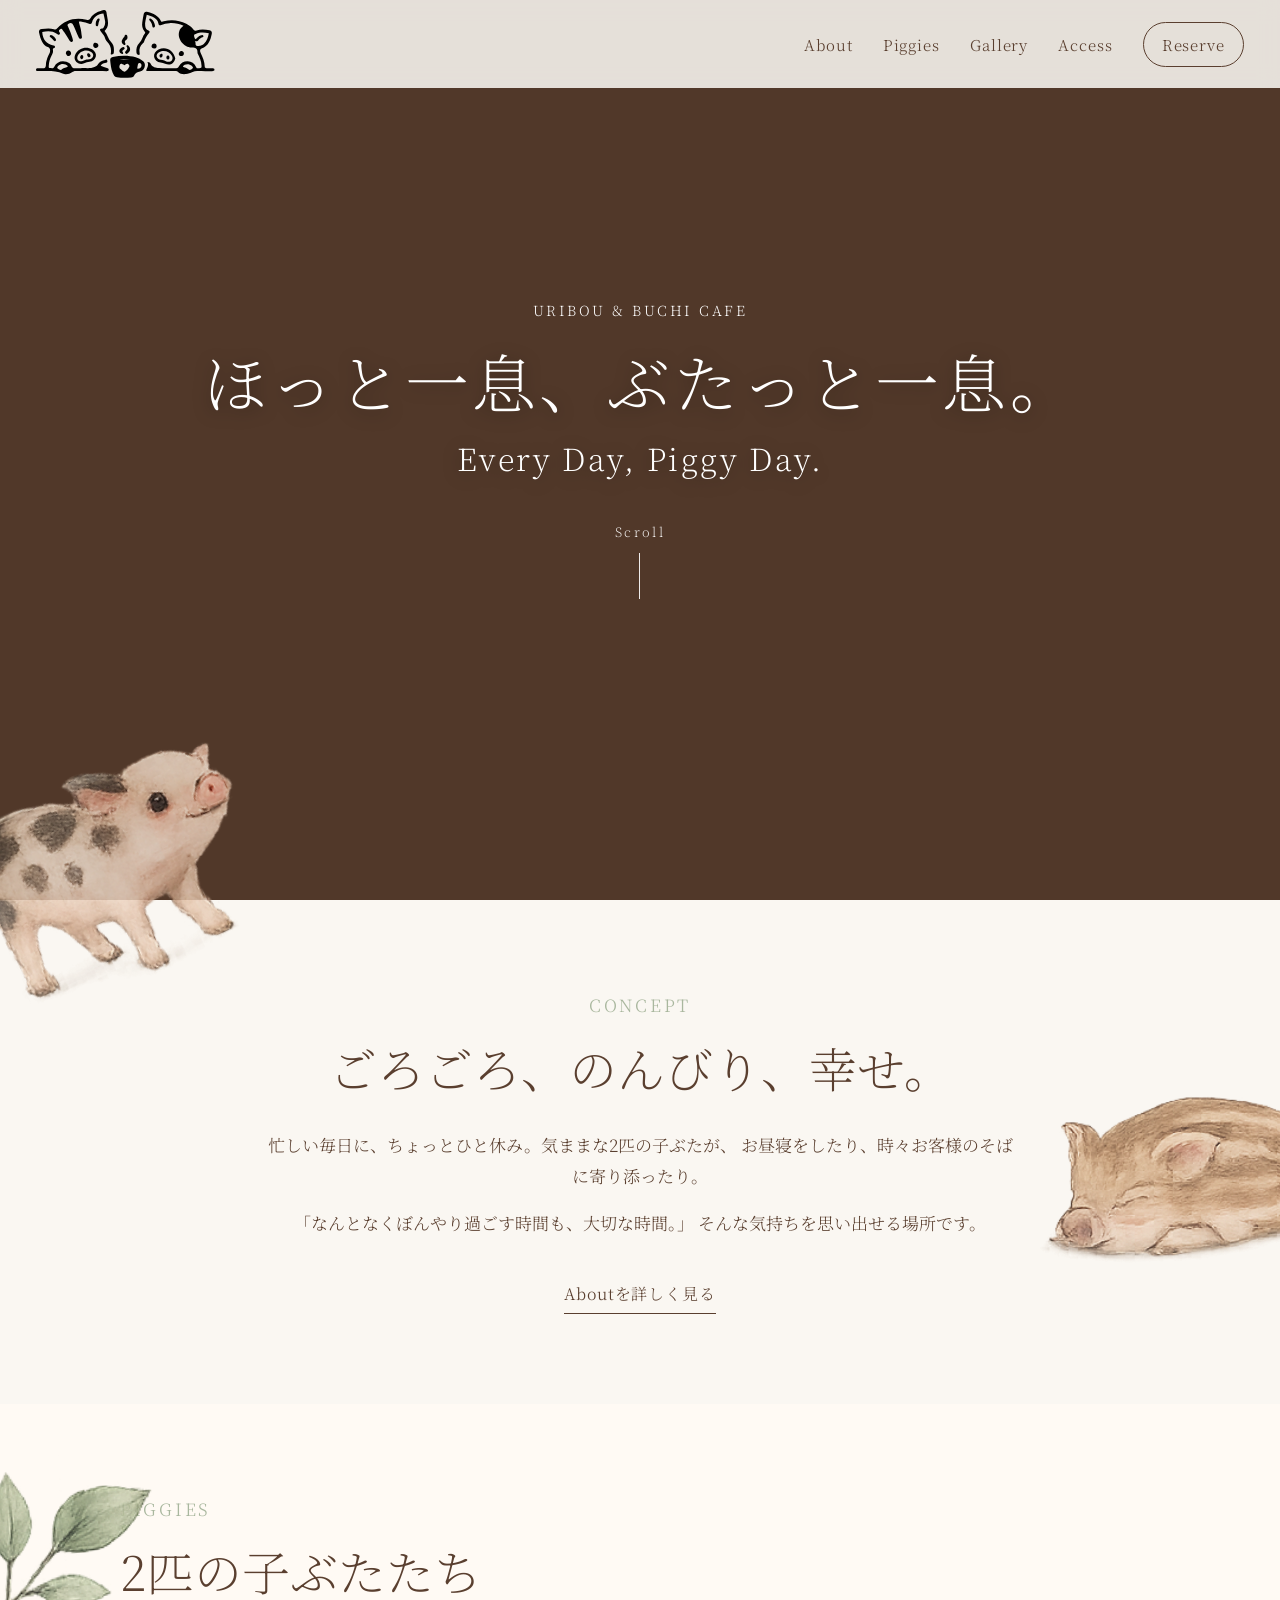
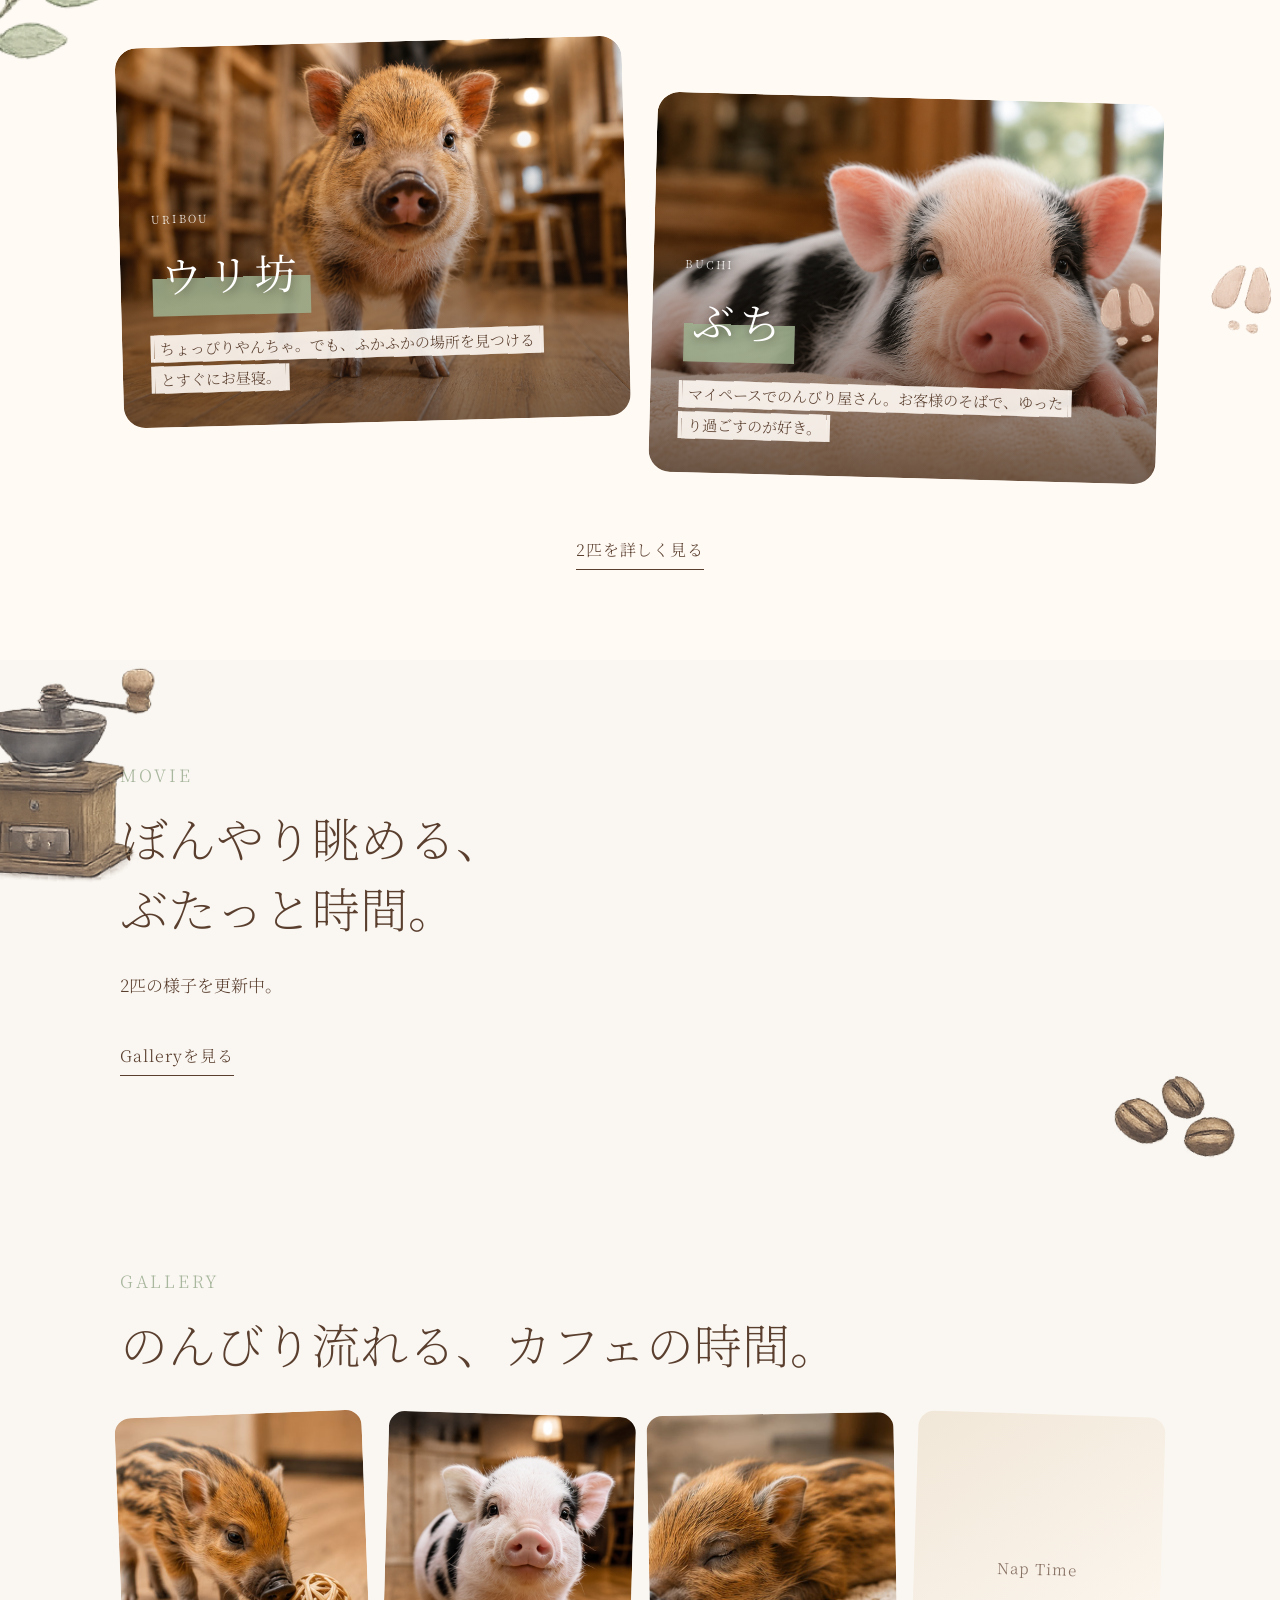
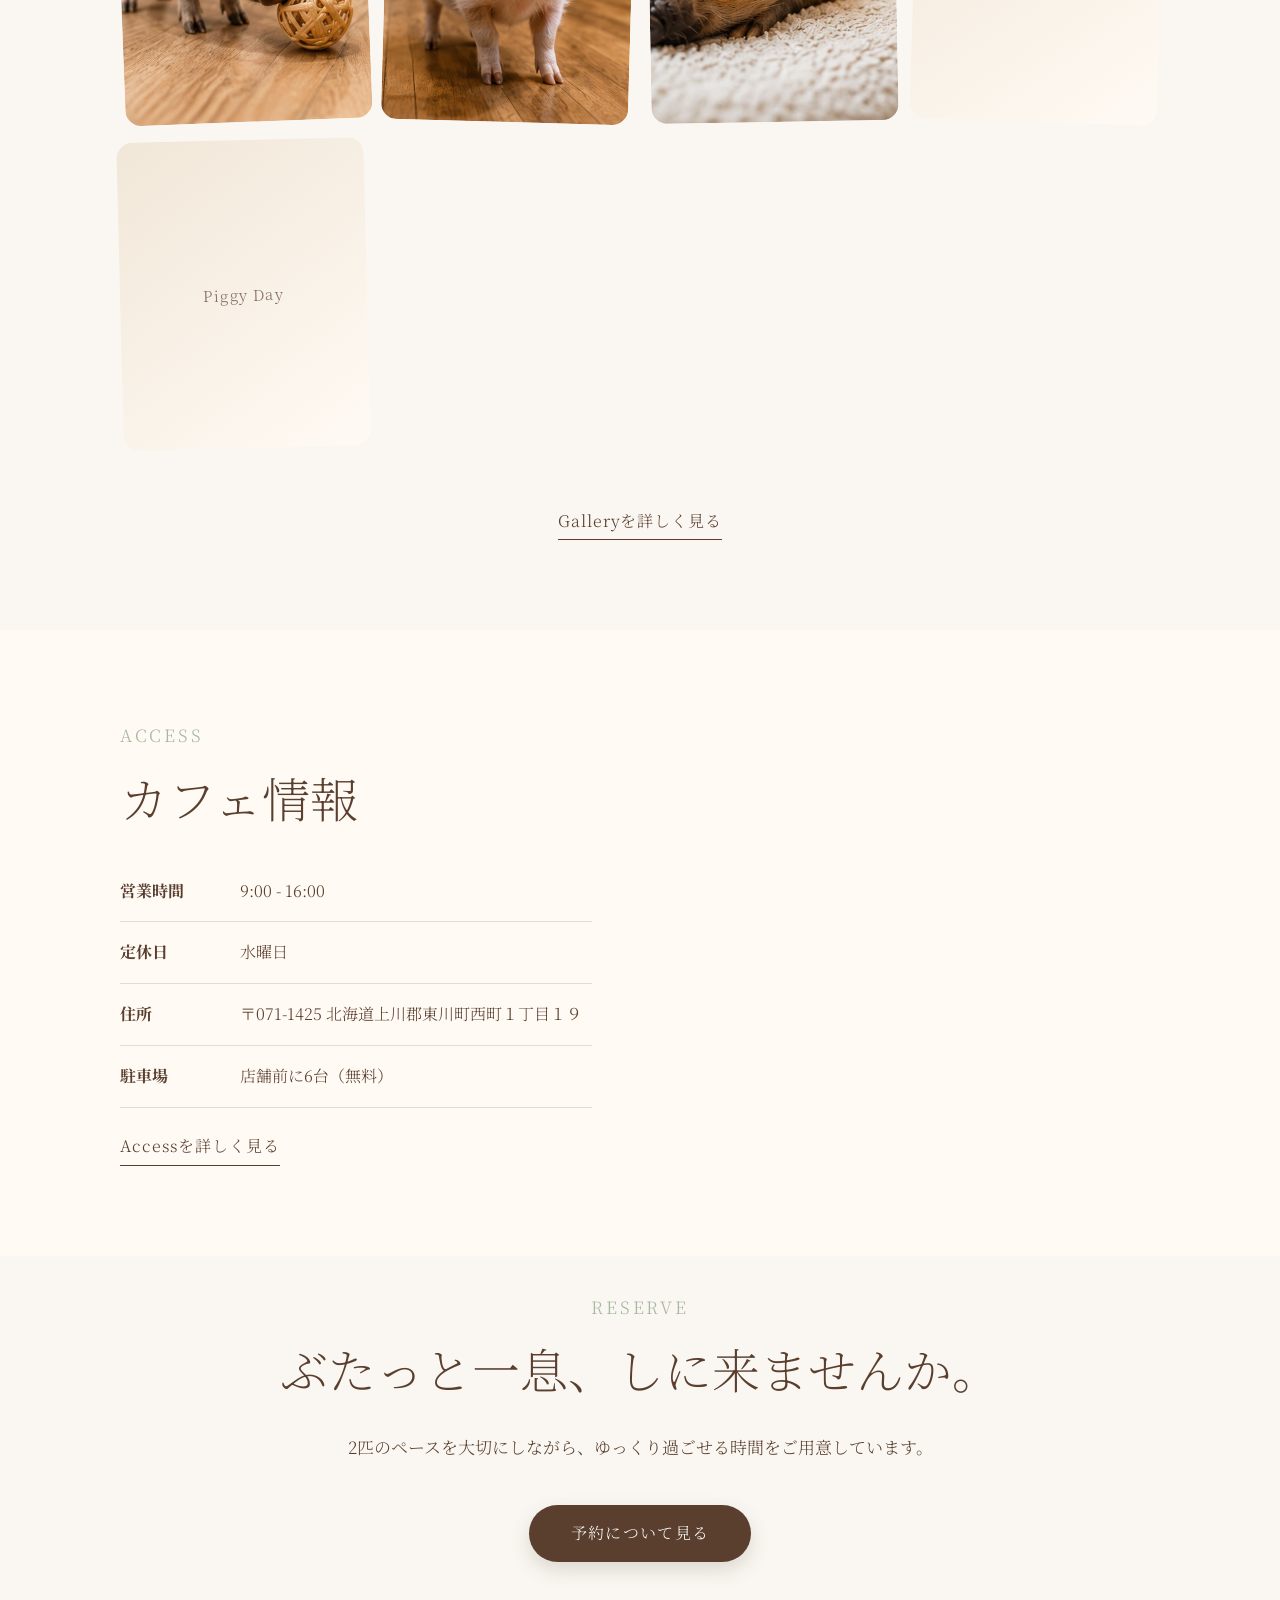
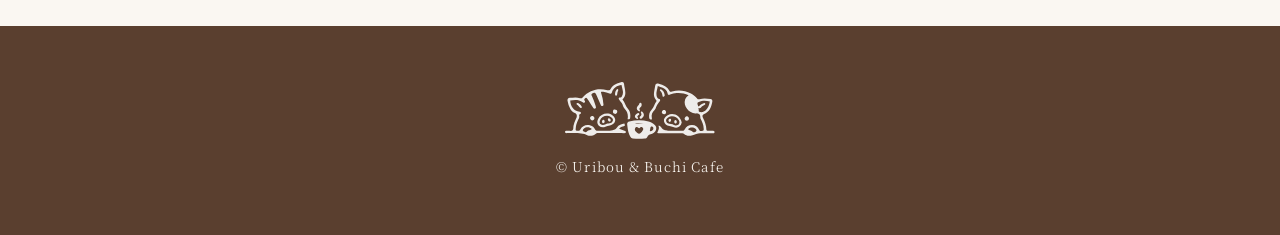
==== index.html @ 36e1bf22 "全ページのアニメーション統一とReserveページの調整 全ページにフローティング演出を追加し、Reserveページのアイキャッチと余白を調整。" ====
<!doctype html>
<html lang="ja">

<head>
  <meta charset="utf-8">
  <meta name="viewport" content="width=device-width, initial-scale=1">
  <title>ウリ坊とぶちのカフェ</title>

  <!-- Google Fonts -->
  <link rel="preconnect" href="https://fonts.googleapis.com">
  <link rel="preconnect" href="https://fonts.gstatic.com" crossorigin>
  <link href="https://fonts.googleapis.com/css2?family=Noto+Serif+JP:wght@200;300;400&display=swap" rel="stylesheet">

  <!-- CSS -->
  <link rel="stylesheet" href="css/style.css">

</head>

<body>

  <div class="page-illusts" aria-hidden="true">

    <img class="float-illust illust01" src="img/ChatGPT_bg_01.png" alt="ぶち">
    <img class="float-illust illust02" src="img/ChatGPT_bg_12.png" alt="ウリ坊">
    <img class="float-illust illust03" src="img/ChatGPT_bg_17.png" alt="葉">
    <img class="float-illust illust04" src="img/ChatGPT_bg _11.png" alt="足跡">
    <img class="float-illust illust05" src="img/ChatGPT_bg _03.png" alt="コーヒーミル">
    <img class="float-illust illust06" src="img/ChatGPT_bg _04.png" alt="コーヒー豆">

  </div>

  <div class="loading" aria-hidden="true">
    <img src="loading.svg" alt="">
  </div>
  <header class="site-header">
    <a class="header-logo" href="index.html" aria-label="トップへ戻る">
      <img src="logo.svg" alt="ウリ坊とぶちのカフェ">
    </a>

    <input type="checkbox" id="menu-toggle" class="menu-toggle" aria-label="メニューを開く">
    <label class="menu-button" for="menu-toggle">
      <span></span>
      <span></span>
      <span></span>
    </label>

    <nav class="site-nav" aria-label="メインメニュー">
      <a href="about.html">About</a>
      <a href="piggies.html">Piggies</a>
      <a href="gallery.html">Gallery</a>
      <a href="access.html">Access</a>
      <a class="reserve-link" href="reserve.html">Reserve</a>
    </nav>
  </header>

  <main>



    <section class="hero">
      <video class="hero-video" src="hero-pig.mp4" autoplay muted loop playsinline preload="auto"></video>
      <div class="hero-overlay"></div>

      <div class="hero-copy">
        <p class="hero-label">Uribou & Buchi Cafe</p>
        <h1>ほっと一息、ぶたっと一息。</h1>
        <p class="hero-sub">Every Day, Piggy Day.</p>
        <a class="scroll-link" href="#about">Scroll</a>
      </div>
    </section>

    <section id="about" class="section about-section section-reveal">
      <div class="section-inner narrow">
        <p class="section-kicker">Concept</p>
        <h2>ごろごろ、のんびり、幸せ。</h2>
        <p>
          忙しい毎日に、ちょっとひと休み。気ままな2匹の子ぶたが、
          お昼寝をしたり、時々お客様のそばに寄り添ったり。
        </p>
        <p>
          「なんとなくぼんやり過ごす時間も、大切な時間。」
          そんな気持ちを思い出せる場所です。
        </p>
        <a class="text-link" href="about.html">Aboutを詳しく見る</a>
      </div>
    </section>

    <section id="piggies" class="section piggies-section">
      <div class="section-inner">
        <p class="section-kicker">Piggies</p>
        <h2>2匹の子ぶたたち</h2>

        <div class="piggy-cards">

          <article class="piggy-card">
            <a class="piggy-visual" href="piggies.html">
              <img class="piggy-photo" src="img/ChatGPT_profile01_04.png" alt="ウリ坊の写真">

              <div class="piggy-overlay">
                <span class="piggy-label">URIBOU</span>
                <h3>ウリ坊</h3>
                <p>
                  <span class="piggy-marker-text">ちょっぴりやんちゃ。でも、ふかふかの場所を見つけるとすぐにお昼寝。</span>
                </p>
              </div>
            </a>
          </article>

          <article class="piggy-card">
            <a class="piggy-visual" href="piggies.html">
              <img class="piggy-photo" src="img/ChatGPT_profile01_02.png" alt="ぶちの写真">

              <div class="piggy-overlay">
                <span class="piggy-label">BUCHI</span>
                <h3>ぶち</h3>
                <p>
                  <span class="piggy-marker-text">マイペースでのんびり屋さん。お客様のそばで、ゆったり過ごすのが好き。</span>
                </p>
              </div>
            </a>
          </article>

        </div>

        <div class="center">
          <a class="text-link" href="piggies.html">2匹を詳しく見る</a>
        </div>
      </div>
    </section>

    <section class="section movie-section section-reveal">
      <div class="section-inner movie-grid">
        <div>
          <p class="section-kicker">Movie</p>
          <h2>ぼんやり眺める、ぶたっと時間。</h2>
          <p>2匹の様子を更新中。</p>
          <a class="text-link" href="gallery.html">Galleryを見る</a>
        </div>
        <video class="inline-video" src="piggy-movie.mp4" autoplay muted loop playsinline preload="auto"></video>
      </div>
    </section>

    <section id="gallery" class="section gallery-section section-reveal">
      <div class="section-inner">
        <p class="section-kicker">Gallery</p>
        <h2>のんびり流れる、カフェの時間。</h2>

        <div class="gallery-grid">
          <img class="gallery-image" src="img/ChatGPT_profile_6.png" alt="ウリ坊6">
          <img class="gallery-image" src="img/ChatGPT_profile_2.png" alt="ぶち2">
          <img class="gallery-image" src="img/ChatGPT_profile_5.png" alt="ウリ坊5">
          <div class="gallery-item">Nap Time</div>
          <div class="gallery-item">Piggy Day</div>
        </div>

        <div class="center">
          <a class="text-link" href="gallery.html">Galleryを詳しく見る</a>
        </div>
      </div>
    </section>

    <section id="access" class="section access-section section-reveal">
      <div class="section-inner access-grid">
        <div>
          <p class="section-kicker">Access</p>
          <h2>カフェ情報</h2>
          <dl class="info-list">
            <div>
              <dt>営業時間</dt>
              <dd>9:00 - 16:00</dd>
            </div>
            <div>
              <dt>定休日</dt>
              <dd>水曜日</dd>
            </div>
            <div>
              <dt>住所</dt>
              <dd>〒071-1425 北海道上川郡東川町西町１丁目１９</dd>
            </div>
            <div>
              <dt>駐車場</dt>
              <dd>店舗前に6台（無料）</dd>
            </div>
          </dl>
          <a class="text-link" href="access.html">Accessを詳しく見る</a>
        </div>

        <div class="map-embed">
          <iframe
            src="https://www.google.com/maps/embed?pb=!1m18!1m12!1m3!1d2884.8794563803103!2d142.49957049881365!3d43.69226939287987!2m3!1f0!2f0!3f0!3m2!1i1024!2i768!4f13.1!3m3!1m2!1s0x5f0cdcee1ee37b2b%3A0x1801909bbfe3d7d2!2z5p2x5qmL!5e0!3m2!1sja!2sjp!4v1784020303253!5m2!1sja!2sjp"
            width="600" height="450" style="border:0;" allowfullscreen="" loading="lazy"
            referrerpolicy="strict-origin-when-cross-origin">
          </iframe>
        </div>
      </div>
    </section>

    <section id="reserve" class="section reserve-section section-reveal">
      <div class="section-inner narrow">
        <p class="section-kicker">Reserve</p>
        <h2>ぶたっと一息、しに来ませんか。</h2>
        <p>2匹のペースを大切にしながら、ゆっくり過ごせる時間をご用意しています。</p>
        <a class="reserve-button" href="reserve.html">予約について見る</a>
      </div>
    </section>

  </main>
  <footer class="site-footer">
    <img src="logo.svg" alt="ウリ坊とぶちのカフェ">
    <small>&copy; Uribou & Buchi Cafe</small>
  </footer>

  <script>
    const piggyCards = document.querySelectorAll(".piggy-card");
    const piggiesSection = document.querySelector(".piggies-section");
    const revealSections = document.querySelectorAll(".section-reveal");
    const motionTargets = [piggiesSection, ...revealSections].filter(Boolean);

    if ("IntersectionObserver" in window) {
      const motionObserver = new IntersectionObserver(
        (entries) => {
          entries.forEach((entry) => {
            const target = entry.target;

            if (target === piggiesSection) {
              piggyCards.forEach((card) => {
                if (entry.isIntersecting) {
                  /* 動いていないセクションを基準に、左右のカードを表示する */
                  card.classList.add("is-visible", "is-floating");
                } else {
                  /* カードは表示したまま、画面外では揺れだけを止める */
                  card.classList.remove("is-floating");
                }
              });

              return;
            }

            if (entry.isIntersecting) {
              target.classList.add("is-revealed", "is-floating");
            } else {
              /* 表示済みの内容は隠さず、画面外では揺れだけを止める */
              target.classList.remove("is-floating");
            }
          });
        },
        {
          threshold: 0.16,
          rootMargin: "0px 0px -8% 0px"
        }
      );

      motionTargets.forEach((target) => motionObserver.observe(target));
    } else {
      /* 古いブラウザでも情報が非表示にならないようにする */
      piggyCards.forEach((card) => card.classList.add("is-visible"));
      revealSections.forEach((section) => section.classList.add("is-revealed"));
    }
  </script>

</body>

</html>
---- css/style.css ----
@charset "UTF-8";

:root {
  --ivory: #faf7f2;
  --brown: #5a3f2f;
  --brown-soft: rgba(90, 63, 47, .72);
  --sage: #a9b79e;
  --white: #fff;
}

/* Subpage motion tone
   TOPと同じく、最初に現れた後は情報を消さずにゆっくり漂わせる */
.motion-ready .page-motion {
  opacity: 0;
  transition:
    opacity 1.15s ease var(--motion-delay, 0s),
    transform 1.35s cubic-bezier(.22, 1, .36, 1) var(--motion-delay, 0s);
}

.motion-ready .page-motion.motion-rise {
  transform: translateY(42px) scale(.98);
}

.motion-ready .page-motion.motion-from-left {
  transform: translateX(-52px) rotate(-1.8deg);
}

.motion-ready .page-motion.motion-from-right {
  transform: translateX(52px) rotate(1.8deg);
}

.motion-ready .page-motion.is-shown {
  opacity: 1;
  transform: none;
}

@keyframes subpage-float {
  0%,
  100% {
    translate: 0 0;
  }

  36% {
    translate: 1px -5px;
  }

  70% {
    translate: -1px -2px;
  }
}

.motion-ready .page-motion.is-shown.is-floating {
  animation:
    subpage-float var(--float-duration, 8s) ease-in-out
    calc(1.35s + var(--motion-delay, 0s)) infinite;
}

@media (prefers-reduced-motion: reduce) {
  .motion-ready .page-motion,
  .motion-ready .page-motion.is-shown.is-floating {
    opacity: 1;
    transform: none;
    translate: none;
    transition: none;
    animation: none;
  }
}

* {
  box-sizing: border-box;
}

html {
  scroll-behavior: smooth;
}

body {
  margin: 0;
  background: var(--ivory);
  color: var(--brown);
  font-family: "Noto Serif JP", serif;
  font-weight: 300;
  line-height: 1.8;
  width: 100%;
  overflow-x: hidden;

}

h1,
h2,
.hero-copy {
  font-weight: 200;
  line-height: 1.3;
}

img,
video {
  max-width: 100%;
}

a {
  color: inherit;
  text-decoration: none;
}

.loading {
  position: fixed;
  inset: 0;
  z-index: 9999;
  display: grid;
  place-items: center;
  background: var(--ivory);
  animation: loadingFadeOut 1s ease 2s forwards;
}

.loading img {
  display: block;
  max-width: none;
  max-height: none;
}

@keyframes loadingFadeOut {
  to {
    opacity: 0;
    visibility: hidden;
    pointer-events: none;
  }
}

.site-header {
  position: fixed;
  top: 0;
  left: 0;
  z-index: 20;
  width: 100%;
  height: 88px;
  display: flex;
  align-items: center;
  justify-content: space-between;
  padding: 20px 36px;
  background: rgba(250, 247, 242, .88);
  backdrop-filter: blur(10px);
}

.header-logo {
  display: block;
  width: clamp(130px, 14vw, 190px);
}

.header-logo img {
  display: block;
  width: 100%;
  height: auto;
}

.site-nav {
  display: flex;
  align-items: center;
  gap: 30px;
  font-size: 15px;
  letter-spacing: .06em;
}

.site-nav a {
  position: relative;
  padding: 6px 0;
}

.site-nav a::after {
  content: "";
  position: absolute;
  left: 0;
  bottom: 0;
  width: 0;
  height: 1px;
  background: var(--brown);
  transition: width .3s ease;
}

.site-nav a:hover::after {
  width: 100%;
}

.reserve-link {
  padding: 8px 18px !important;
  border: 1px solid var(--brown);
  border-radius: 999px;
}

.reserve-link::after {
  display: none;
}

.menu-toggle,
.menu-button {
  display: none;
}

.hero {
  position: relative;
  min-height: 100vh;
  display: grid;
  place-items: center;
  overflow: hidden;
  background: var(--brown);
}

.page-illusts {
  position: absolute;
  inset: 0;
  width: 100%;
  z-index: 5;
  pointer-events: none;
  overflow-x: clip;
  overflow-y: visible;
}

.float-illust {
  position: absolute;
  width: 300px;
  max-width: none;
  pointer-events: none;
  opacity: 0.85;
  animation: float 8s ease-in-out infinite;
}

.illust01 {
  top: 720px;
  left: -50px;
  width: 340px;
  transform: rotate(-24deg);
  z-index: 10;
}

.illust02 {
  top: 1050px;
  right: -80px;
  width: 320px;
  animation-delay: 1s;
}

.illust03 {
  top: 1450px;
  left: -90px;
  width: 260px;
  animation-delay: 2s;
  transform: rotate(-4deg);
}

.illust04 {
  top: 1850px;
  right: -20px;
  width: 230px;
  animation-delay: 1.5s;
  transform: rotate(-6deg);
}

.illust05 {
  top: 2250px;
  left: -80px;
  width: 300px;
  animation-delay: 3s;
}

.illust06 {
  top: 2650px;
  right: -20px;
  width: 240px;
  animation-delay: 2.5s;
  transform: rotate(-12deg);
}

@keyframes float {
  0% {
    transform: translateY(0) rotate(0deg);
  }

  50% {
    transform: translateY(-22px) rotate(3deg);
  }

  100% {
    transform: translateY(0) rotate(0deg);
  }
}

.hero-video {
  position: absolute;
  inset: -3px;
  width: calc(100% + 6px);
  height: calc(100% + 6px);
  object-fit: cover;
  filter: blur(1.5px);
  opacity: 0;
  animation: videoIn 1.4s ease 1.9s forwards;
}

.hero-overlay {
  position: absolute;
  inset: 0;
  background: rgba(60, 38, 25, .28);
  opacity: 0;
  animation: videoIn 1.4s ease 1.9s forwards;
}

@keyframes videoIn {
  to {
    opacity: 1;
  }
}

.hero-copy {
  position: relative;
  z-index: 2;
  text-align: center;
  color: var(--white);
  padding: 24px;
  opacity: 0;
  transform: translateY(16px);
  animation: copyIn 1.2s ease 2.6s forwards;
}

@keyframes copyIn {
  to {
    opacity: 1;
    transform: translateY(0);
  }
}

.hero-label {
  margin: 0 0 18px;
  font-size: 14px;
  letter-spacing: .18em;
  text-transform: uppercase;
}

.hero h1 {
  margin: 0 0 16px;
  font-size: clamp(34px, 5vw, 76px);
  line-height: 1.35;
  letter-spacing: .05em;
  text-shadow: 0 3px 18px rgba(0, 0, 0, .35);
}

.hero-sub {
  margin: 0 0 42px;
  font-size: clamp(18px, 2.4vw, 34px);
  letter-spacing: .08em;
  text-shadow: 0 3px 18px rgba(0, 0, 0, .35);
}

.scroll-link {
  display: inline-block;
  font-size: 13px;
  letter-spacing: .18em;
  opacity: .9;
}

.scroll-link::after {
  content: "";
  display: block;
  width: 1px;
  height: 46px;
  margin: 12px auto 0;
  background: currentColor;
}

.page-hero {
  padding: 170px 28px 80px;
  text-align: center;
  background: linear-gradient(180deg, #fffaf4, var(--ivory));
}

.page-hero h1 {
  margin: 0 0 18px;
  font-size: clamp(34px, 5vw, 64px);
  line-height: 1.35;
}

.page-hero p {
  margin: 0 auto;
  max-width: 720px;
  font-size: 18px;
}

.section {
  padding: 90px 28px;
}

.section-inner {
  width: min(1040px, 100%);
  margin: 0 auto;
}

.narrow {
  width: min(760px, 100%);
  text-align: center;
}

.section-kicker {
  margin: 0 0 12px;
  color: var(--sage);
  font-size: 14px;
  letter-spacing: .16em;
  text-transform: uppercase;
}

.section h2 {
  margin: 0 0 28px;
  font-size: clamp(28px, 4vw, 48px);
  line-height: 1.45;
}

.section p {
  font-size: 17px;
}

.center {
  text-align: center;
  margin-top: 34px;
}

.text-link {
  display: inline-block;
  margin-top: 24px;
  padding-bottom: 4px;
  border-bottom: 1px solid currentColor;
  letter-spacing: .06em;
}

.piggies-section,
.access-section {
  background: #fffaf4;
}

.piggies-section {
  overflow-x: clip;
}

.piggy-cards {
  display: grid;
  grid-template-columns: repeat(2, 1fr);
  gap: 26px;


  margin-top: 36px;
}

.piggy-card {
  padding: 0;
  border: none;
  background: transparent;
  opacity: 0;
  transition:
    opacity 2s ease .75s,
    transform 2s cubic-bezier(.16, 1, .3, 1) .75s;
}


.piggy-photo {
  border-radius: 999px 999px 24px 24px;
  margin-bottom: 24px;
}


.piggy-card h3 {
  font-size: 28px;
  font-weight: 300;
  letter-spacing: .08em;
}


.piggy-card p {
  max-width: 420px;
  margin: 0 auto;
  color: var(--brown-soft);
}

.soft-box {
  margin-top: 36px;
}

.piggy-photo {
  width: 100%;
  aspect-ratio: 4 / 3;
  object-fit: cover;
  border-radius: 22px;
  margin-bottom: 22px;


  filter: saturate(.92);
}

.piggy-name {
  display: flex;
  align-items: center;
  gap: 12px;
  margin-bottom: 16px;
}

.piggy-name h2 {
  margin: 0;
  writing-mode: vertical-rl;
  text-orientation: upright;
  line-height: 1.2;
  letter-spacing: 0.12em;
}

.piggy-name-illust {
  display: block;
  width: 56px;
  height: auto;
}

.piggy-icon {
  display: block;
  width: 80px;
  height: auto;
  margin: 0 0 12px;
}

.piggy-card h3 {
  margin: 0 0 10px;


  font-size: 24px;
}

.piggy-card p {
  margin: 0;
}
.piggy-visual {
  position: relative;
  display: block;
  overflow: hidden;
  border-radius: 22px;
  color: var(--white);
  text-decoration: none;
}

.piggy-photo {
  display: block;
  width: 100%;
  aspect-ratio: 4 / 3;
  margin: 0;
  object-fit: cover;
  filter: saturate(.92);
  transition:
    transform .6s ease,
    filter .6s ease;
}

.piggy-overlay {
  position: absolute;
  inset: 0;
  display: flex;
  flex-direction: column;
  justify-content: flex-end;
  padding: 32px;
  text-align: left;
  background: linear-gradient(
    to top,
    rgba(62, 42, 30, .82),
    rgba(62, 42, 30, 0)
  );
  opacity: 1;
}

.piggy-overlay h3 {
  margin: 6px 0 10px;
  color: var(--white);
  font-size: 32px;
  opacity: 0;
  transform: translateY(24px);
  transition:
    opacity .95s ease,
    transform .95s ease;
  transition-delay: .4s;
}

.piggy-overlay p {
  margin: 0;
  color: rgba(255, 255, 255, .9);
  line-height: 1.8;
  opacity: 0;
  transform: translateY(24px);
  transition:
    opacity .95s ease,
    transform .95s ease;
  transition-delay: .15s;
}

.piggy-label {
  font-size: 12px;
  letter-spacing: .2em;
  opacity: 0;
  transform: translateY(24px);
  transition:
    opacity .95s ease,
    transform .95s ease;
  transition-delay: .4s;
}

.piggy-card.is-visible .piggy-label,
.piggy-card.is-visible .piggy-overlay h3 {
  opacity: 1;
  transform: translateY(0);
  transition-duration: .55s;
  transition-delay: .65s;
}

.piggy-card.is-visible .piggy-overlay p {
  opacity: 1;
  transform: translateY(0);
  transition-duration: .55s;
  transition-delay: 1.05s;
}

.piggy-visual:hover .piggy-photo,
.piggy-visual:focus-visible .piggy-photo {
  transform: scale(1.04);
  filter: saturate(.8) brightness(.78);
}

.piggy-card:nth-child(1) {
  transform: translateX(-100vw) rotate(-8deg);
}

.piggy-card:nth-child(2) {
  margin-top: 56px;
  transform: translateX(100vw) rotate(8deg);
  transition-delay: .95s;
}

.piggy-card.is-visible {
  opacity: 1;
  transition-duration: 1.35s;
  transition-delay: 0s;
}

.piggy-card:nth-child(1).is-visible {
  transform: translateX(0) rotate(-1.5deg);
}

.piggy-card:nth-child(2).is-visible {
  transform: translateX(0) rotate(1.5deg);
  transition-delay: .2s;
}

.profile-list {
  display: grid;
  gap: 42px;
}

.profile-card {
  display: grid;
  grid-template-columns: 1.05fr .95fr;
  gap: 38px;
  align-items: center;
  padding: 38px;
  border-radius: 16px;
  background: rgba(255, 255, 255, .66);
  border: 1px solid rgba(90, 63, 47, .14);
}

.profile-card.reverse img {
  order: 2;
}

.profile-card img {
  width: 100%;
  aspect-ratio: 4 / 3;
  object-fit: cover;
  border-radius: 16px;
}

.profile-card h2 {
  margin: 0 0 16px;
  font-size: clamp(30px, 4vw, 48px);
}

.simple-list {
  margin: 24px 0 0;
  padding-left: 1.3em;
}

.movie-section {
  background: var(--ivory);
}

.movie-grid {
  display: grid;
  grid-template-columns: .8fr 1.2fr;
  gap: 44px;
  align-items: center;
}

.inline-video,
.featured-movie video {
  width: 100%;
  border-radius: 16px;
  object-fit: cover;
  filter: blur(.6px) saturate(.92);
}

.inline-video {
  aspect-ratio: 16 / 9;
}

.featured-movie {
  margin-bottom: 38px;
}

.featured-movie video {
  max-height: 620px;
}

.gallery-grid {
  display: grid;
  grid-template-columns: repeat(4, 1fr);
  gap: 18px;
  margin-top: 36px;
}

.gallery-image,
.gallery-item {
  width: 100%;
  aspect-ratio: 4 / 5;
  border-radius: 16px;
}

.gallery-image {
  object-fit: cover;
}

.gallery-item {
  display: grid;
  place-items: center;
  background: linear-gradient(145deg, #f1e7d8, #fffaf4);
  color: var(--brown-soft);
  font-size: 15px;
  letter-spacing: .08em;
}

.access-grid {
  display: grid;
  grid-template-columns: 1fr 1.1fr;
  gap: 48px;
  align-items: center;
}

.info-list {
  margin: 0;
}

.info-list div {
  display: grid;
  grid-template-columns: 100px 1fr;
  gap: 20px;
  padding: 16px 0;
  border-bottom: 1px solid rgba(90, 63, 47, .16);
}

.info-list dt {
  font-weight: 700;
}

.info-list dd {
  margin: 0;
}

.map-placeholder {
  min-height: 320px;
  display: grid;
  place-items: center;
  border-radius: 10px;
  background: #eadfcf;
  color: rgba(90, 63, 47, .46);
  letter-spacing: .2em;
}

.map-embed {
  width: 100%;
  aspect-ratio: 4 / 3;
  border-radius: 10px;
  overflow: hidden;
}

.map-embed iframe {
  width: 100%;
  height: 100%;
  display: block;
}

/* reserve
----------------------------------- */

.reserve-section,
.faq-section,
.visit-notice-section {
  padding-top: 64px;
  padding-bottom: 64px;
}

.reserve-section {
  text-align: center;
  padding-top: 36px;
}

.reserve-page-hero {
  padding-bottom: 32px;
}

.reserve-eyecatch {
  width: min(590px, 90%);
  margin: 24px auto 0;
  transform: rotate(-1deg);
}

.reserve-eyecatch img {
  display: block;
  width: 100%;
  height: auto;
  filter: saturate(.92);
  transition:
    transform .7s ease,
    filter .7s ease;
}

.reserve-eyecatch:hover img {
  transform: scale(1.025);
  filter: saturate(.98) sepia(0);
}

.reserve-card {
  margin-bottom: 28px;
}

.reserve-button {
  display: inline-block;
  margin-top: 26px;
  padding: 14px 42px;
  border-radius: 999px;
  background: var(--brown);
  color: var(--white);
  letter-spacing: .08em;
}

/* FAQ
----------------------------------- */
.faq-section {
  background: #fffaf4;
}

.faq-list {
  margin: 40px 0 0;
}

.faq-item {
  padding: 30px 0;
  border-bottom: 1px solid rgba(90, 63, 47, 0.16);
}

.faq-item:first-child {
  border-top: 1px solid rgba(90, 63, 47, 0.16);
}

.faq-item dt,
.faq-item dd {
  position: relative;
  margin: 0;
  padding-left: 42px;
  text-align: left;
}

.faq-item dt {
  font-size: 18px;
  font-weight: 400;
}

.faq-item dd {
  margin-top: 16px;
  color: var(--brown-soft);
}

.faq-item dt::before,
.faq-item dd::before {
  position: absolute;
  top: 0;
  left: 0;
  color: var(--sage);
  font-size: 20px;
}

.faq-item dt::before {
  content: "Q.";
}

.faq-item dd::before {
  content: "A.";
}


/* Footer
----------------------------------- */
.site-footer {
  display: grid;
  place-items: center;
  gap: 16px;
  padding: 56px 24px;
  background: var(--brown);
  color: var(--ivory);
}

.site-footer img {
  width: 150px;
  filter: brightness(0) invert(1);
  opacity: .9;
}

.site-footer small {
  letter-spacing: .08em;
}

/* Section motion rhythm
----------------------------------- */
.about-section,
.movie-section,
.gallery-section,
.access-section,
.reserve-section {
  overflow-x: clip;
}

/* About: quiet upward reveal */
.about-section .section-inner {
  opacity: 0;
  transform: translateY(56px);
  transition:
    opacity 1.35s ease .48s,
    transform 1.35s cubic-bezier(.22, 1, .36, 1) .48s;
}

.about-section.is-revealed .section-inner {
  opacity: 1;
  transform: translateY(0);
  transition-delay: 0s;
}

/* Movie: copy and video enter separately */
.movie-section .movie-grid > div,
.movie-section .inline-video {
  opacity: 0;
  transition:
    opacity 1.3s ease,
    transform 1.3s cubic-bezier(.22, 1, .36, 1);
}

.movie-section .movie-grid > div {
  transform: translateX(-54px);
  transition-delay: .45s;
}

.movie-section .inline-video {
  transform: translateX(54px) scale(.9) rotate(2deg);
  transition-delay: .65s;
}

.movie-section.is-revealed .movie-grid > div {
  opacity: 1;
  transform: translateX(0);
  transition-delay: 0s;
}

.movie-section.is-revealed .inline-video {
  opacity: 1;
  transform: translateX(0) scale(1) rotate(1deg);
  transition-delay: .18s;
}

/* Gallery: staggered editorial rhythm */
.gallery-section .section-kicker,
.gallery-section h2,
.gallery-section .center,
.gallery-section .gallery-grid > * {
  opacity: 0;
  transition:
    opacity .85s ease,
    transform .95s cubic-bezier(.22, 1, .36, 1);
}

.gallery-section .section-kicker,
.gallery-section h2,
.gallery-section .center {
  transform: translateY(32px);
  transition-delay: .48s;
}

.gallery-section .gallery-grid > * {
  transform: translateY(64px) scale(.92);
  transition-delay: .35s;
}

.gallery-section.is-revealed .section-kicker,
.gallery-section.is-revealed h2,
.gallery-section.is-revealed .center {
  opacity: 1;
  transform: translateY(0);
  transition-delay: 0s;
}

.gallery-section.is-revealed .gallery-grid > * {
  opacity: 1;
}

.gallery-section.is-revealed .gallery-grid > :nth-child(1) {
  transform: translateY(0) scale(1) rotate(-2.2deg);
  transition-delay: .12s;
}

.gallery-section.is-revealed .gallery-grid > :nth-child(2) {
  transform: translateY(0) scale(1) rotate(1.6deg);
  transition-delay: .24s;
}

.gallery-section.is-revealed .gallery-grid > :nth-child(3) {
  transform: translateY(0) scale(1) rotate(-1deg);
  transition-delay: .36s;
}

.gallery-section.is-revealed .gallery-grid > :nth-child(4) {
  transform: translateY(0) scale(1) rotate(1.8deg);
  transition-delay: .48s;
}

.gallery-section.is-revealed .gallery-grid > :nth-child(5) {
  transform: translateY(0) scale(1) rotate(-1.4deg);
  transition-delay: .6s;
}

.gallery-section.is-revealed .center {
  transition-delay: .72s;
}

/* Access: restrained left and right reveal */
.access-section .access-grid > div {
  opacity: 0;
  transition:
    opacity 1s ease,
    transform 1s cubic-bezier(.22, 1, .36, 1);
}

.access-section .access-grid > div:first-child {
  transform: translateX(-48px);
  transition-delay: .45s;
}

.access-section .access-grid > div:last-child {
  transform: translateX(48px);
  transition-delay: .65s;
}

.access-section.is-revealed .access-grid > div {
  opacity: 1;
  transform: translateX(0);
  transition-delay: 0s;
}

.access-section.is-revealed .access-grid > div:last-child {
  transition-delay: .18s;
}

/* Reserve: quiet finish with an expressive button */
.reserve-section .section-inner {
  opacity: 0;
  transform: translateY(42px);
  transition:
    opacity 1.35s ease .48s,
    transform 1.35s cubic-bezier(.22, 1, .36, 1) .48s;
}

.reserve-section.is-revealed .section-inner {
  opacity: 1;
  transform: translateY(0);
  transition-delay: 0s;
}

.reserve-section .reserve-button {
  box-shadow: 0 8px 20px rgba(75, 50, 34, .16);
  transition:
    transform .35s ease,
    box-shadow .35s ease,
    background-color .35s ease;
}

.reserve-section .reserve-button:hover,
.reserve-section .reserve-button:focus-visible {
  transform: translateY(-5px) scale(1.03);
  box-shadow: 0 14px 28px rgba(75, 50, 34, .24);
}

/* Floating motion
   一度表示した情報は隠さず、画面内にある間だけゆっくり漂わせる */
@keyframes float-soft {
  0%,
  100% {
    translate: 0 0;
  }

  38% {
    translate: 1px -5px;
  }

  72% {
    translate: -1px -2px;
  }
}

@keyframes float-card-left {
  0%,
  100% {
    translate: 0 0;
  }

  35% {
    translate: -3px -9px;
  }

  68% {
    translate: 3px -4px;
  }
}

@keyframes float-card-right {
  0%,
  100% {
    translate: 0 0;
  }

  32% {
    translate: 3px -7px;
  }

  70% {
    translate: -2px -3px;
  }
}

.piggy-card:nth-child(1).is-visible.is-floating {
  animation: float-card-left 7.2s ease-in-out 1.5s infinite;
}

.piggy-card:nth-child(2).is-visible.is-floating {
  animation: float-card-right 7.8s ease-in-out 1.7s infinite;
}

.about-section.is-revealed.is-floating .section-inner,
.reserve-section.is-revealed.is-floating .section-inner {
  animation: float-soft 8s ease-in-out 1.4s infinite;
}

.movie-section.is-revealed.is-floating .movie-grid > div {
  animation: float-soft 7.6s ease-in-out 1.45s infinite;
}

.movie-section.is-revealed.is-floating .inline-video {
  animation: float-card-right 8.4s ease-in-out 1.7s infinite;
}

.gallery-section.is-revealed.is-floating .section-kicker,
.gallery-section.is-revealed.is-floating h2,
.gallery-section.is-revealed.is-floating .center {
  animation: float-soft 8.2s ease-in-out 1.2s infinite;
}

.gallery-section.is-revealed.is-floating .gallery-grid > :nth-child(odd) {
  animation: float-card-left 7.6s ease-in-out 1.4s infinite;
}

.gallery-section.is-revealed.is-floating .gallery-grid > :nth-child(even) {
  animation: float-card-right 8.1s ease-in-out 1.55s infinite;
}

.access-section.is-revealed.is-floating .access-grid > div:first-child {
  animation: float-card-left 8.3s ease-in-out 1.35s infinite;
}

.access-section.is-revealed.is-floating .access-grid > div:last-child {
  animation: float-card-right 8.7s ease-in-out 1.55s infinite;
}

@media (prefers-reduced-motion: reduce) {
  .about-section .section-inner,
  .movie-section .movie-grid > div,
  .movie-section .inline-video,
  .gallery-section .section-kicker,
  .gallery-section h2,
  .gallery-section .center,
  .gallery-section .gallery-grid > *,
  .access-section .access-grid > div,
  .reserve-section .section-inner,
  .piggy-card,
  .piggy-label,
  .piggy-overlay h3,
  .piggy-overlay p {
    opacity: 1;
    transform: none;
    transition: none;
    animation: none;
    translate: none;
  }
}

/* Piggies text pattern 03: line-by-line marker */
.piggy-overlay {
  background: linear-gradient(
    to top,
    rgba(43, 29, 21, .58),
    rgba(43, 29, 21, 0) 78%
  );
}

.piggy-overlay h3 {
  align-self: flex-start;
  margin: 8px 0 18px;
  padding: 0 .2em .08em;
  color: var(--white);
  font-size: clamp(32px, 4vw, 42px);
  font-weight: 400;
  letter-spacing: .12em;
  background: linear-gradient(
    transparent 52%,
    rgba(159, 177, 143, .86) 52%
  );
  text-shadow: 0 2px 10px rgba(30, 18, 12, .5);
  -webkit-box-decoration-break: clone;
  box-decoration-break: clone;
}

.piggy-overlay p {
  max-width: 390px;
  color: var(--brown);
  font-size: 15px;
  line-height: 2.05;
  text-shadow: none;
}

.piggy-marker-text {
  padding: .16em .38em .2em;
  background: rgba(255, 250, 244, .9);
  box-shadow: .24em 0 0 rgba(255, 250, 244, .9),
    -.24em 0 0 rgba(255, 250, 244, .9);
  -webkit-box-decoration-break: clone;
  box-decoration-break: clone;
}

.piggy-label {
  align-self: flex-start;
  color: rgba(255, 255, 255, .88);
  font-size: 11px;
  text-shadow: 0 1px 6px rgba(30, 18, 12, .5);
}

@media (max-width: 768px) {
    .piggy-card:nth-child(2) {
    margin-top: 0;
  }

  .piggy-overlay h3 {
    font-size: 26px;
  }

  .piggy-overlay p {
    font-size: 14px;
    line-height: 1.7;
  }
  
  .site-header {
    height: 76px;
    padding: 16px 20px;
  }

  .hero {
    width: 100%;
    min-height: 100svh;
    overflow: hidden;
  }

  .hero-video {
    inset: 0;
    width: 100%;
    height: 100%;
    max-width: none;
    object-fit: cover;
    object-position: center;
    display: block;
  }

  .header-logo {
    width: 142px;
  }

  .menu-button {
    display: grid;
    gap: 5px;
    width: 36px;
    cursor: pointer;
  }

  .menu-button span {
    display: block;
    height: 1px;
    background: var(--brown);
  }

  .site-nav {
    position: fixed;
    top: 76px;
    left: 0;
    width: 100%;
    display: grid;
    gap: 0;
    padding: 18px 24px 28px;
    background: rgba(250, 247, 242, .96);
    transform: translateY(-120%);
    transition: transform .3s ease;
  }

  .menu-toggle:checked~.site-nav {
    transform: translateY(0);
  }

  .site-nav a {
    padding: 14px 0;
    border-bottom: 1px solid rgba(90, 63, 47, .12);
  }

  .reserve-section,
  .faq-section,
  .visit-notice-section {
    padding-top: 48px;
    padding-bottom: 48px;
  }

  .reserve-eyecatch {
    width: 100%;
    margin-top: 34px;
    transform: rotate(-.5deg);
  }

  .page-hero {
    padding: 110px 22px 44px;
  }

  .reserve-link {
    margin-top: 16px;
    text-align: center;
  }

  .faq-list {
    margin-top: 28px;
  }

  .faq-item {
    padding: 22px 0;
  }

  .page-hero {
    padding: 130px 22px 64px;
  }

  .section {
    padding: 70px 22px;
  }

  .reserve-page-hero {
    padding-bottom: 26px;
  }

  .reserve-section {
    padding: 30px 22px 48px;
  }

  .reserve-eyecatch {
    width: 92%;
    margin-top: 18px;
  }

  .piggy-cards,
  .gallery-grid,
  .access-grid,
  .movie-grid,
  .profile-card {
    grid-template-columns: 1fr;
  }

  .gallery-grid {
    grid-template-columns: repeat(2, 1fr);
  }

  .profile-card.reverse img {
    order: 0;
  }

  .piggy-card,
  .reserve-card,
  .soft-box,
  .profile-card {
    padding: 28px;
  }

  .float-illust {
    width: 180px;
    opacity: 0.7;
  }

  .illust01 {
    width: 220px;
    top: 620px;
    left: -70px;
    z-index: 10;
  }

  .illust02 {
    width: 200px;
    top: 1100px;
    right: -70px;
  }

  .illust03 {
    width: 170px;
    top: 1600px;
    left: -60px;
  }

  .illust04 {
    width: 150px;
    top: 2000px;
    right: -50px;
  }

  .illust05 {
    width: 190px;
    top: 2650px;
    left: -50px;
  }

  .illust06 {
    width: 160px;
    top: 3450px;
    right: -50px;
  }

  .faq-item {
    padding: 24px 0;
  }

  .faq-item dt,
  .faq-item dd {
    padding-left: 36px;
  }

}
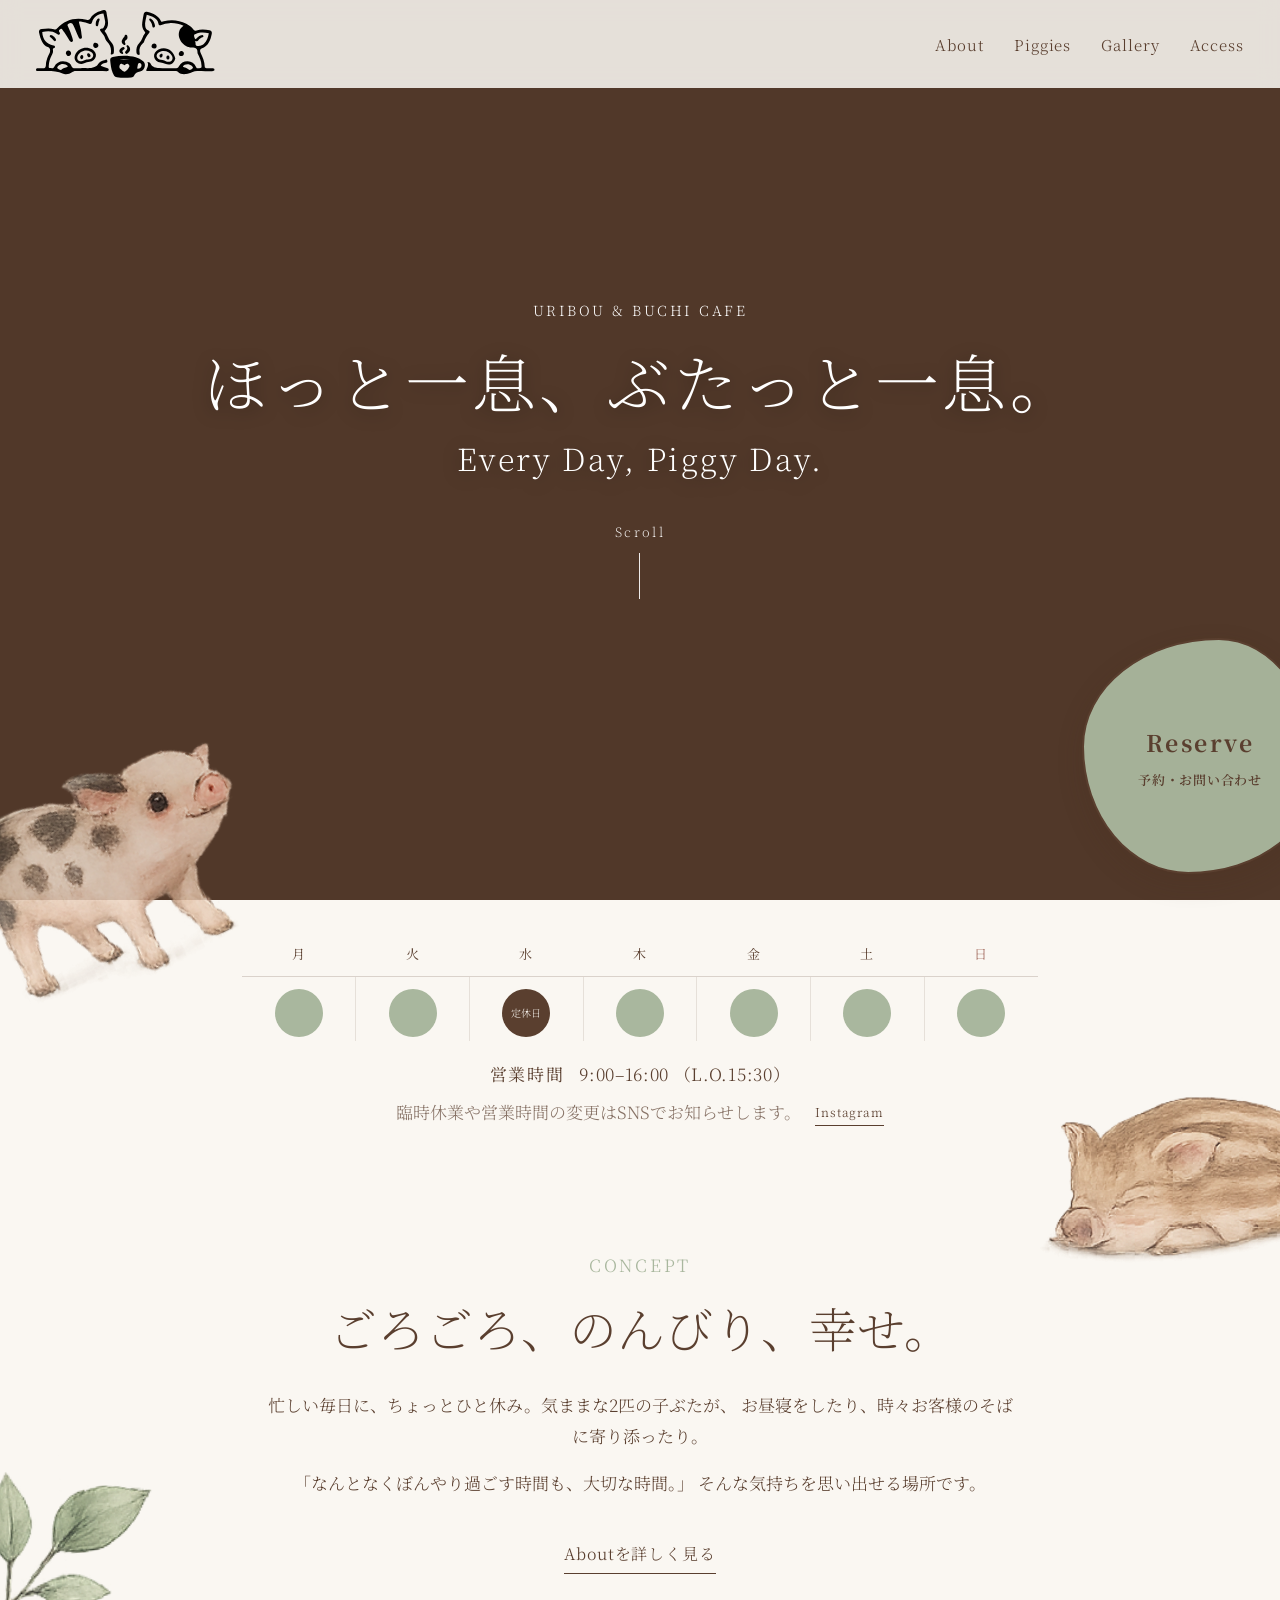
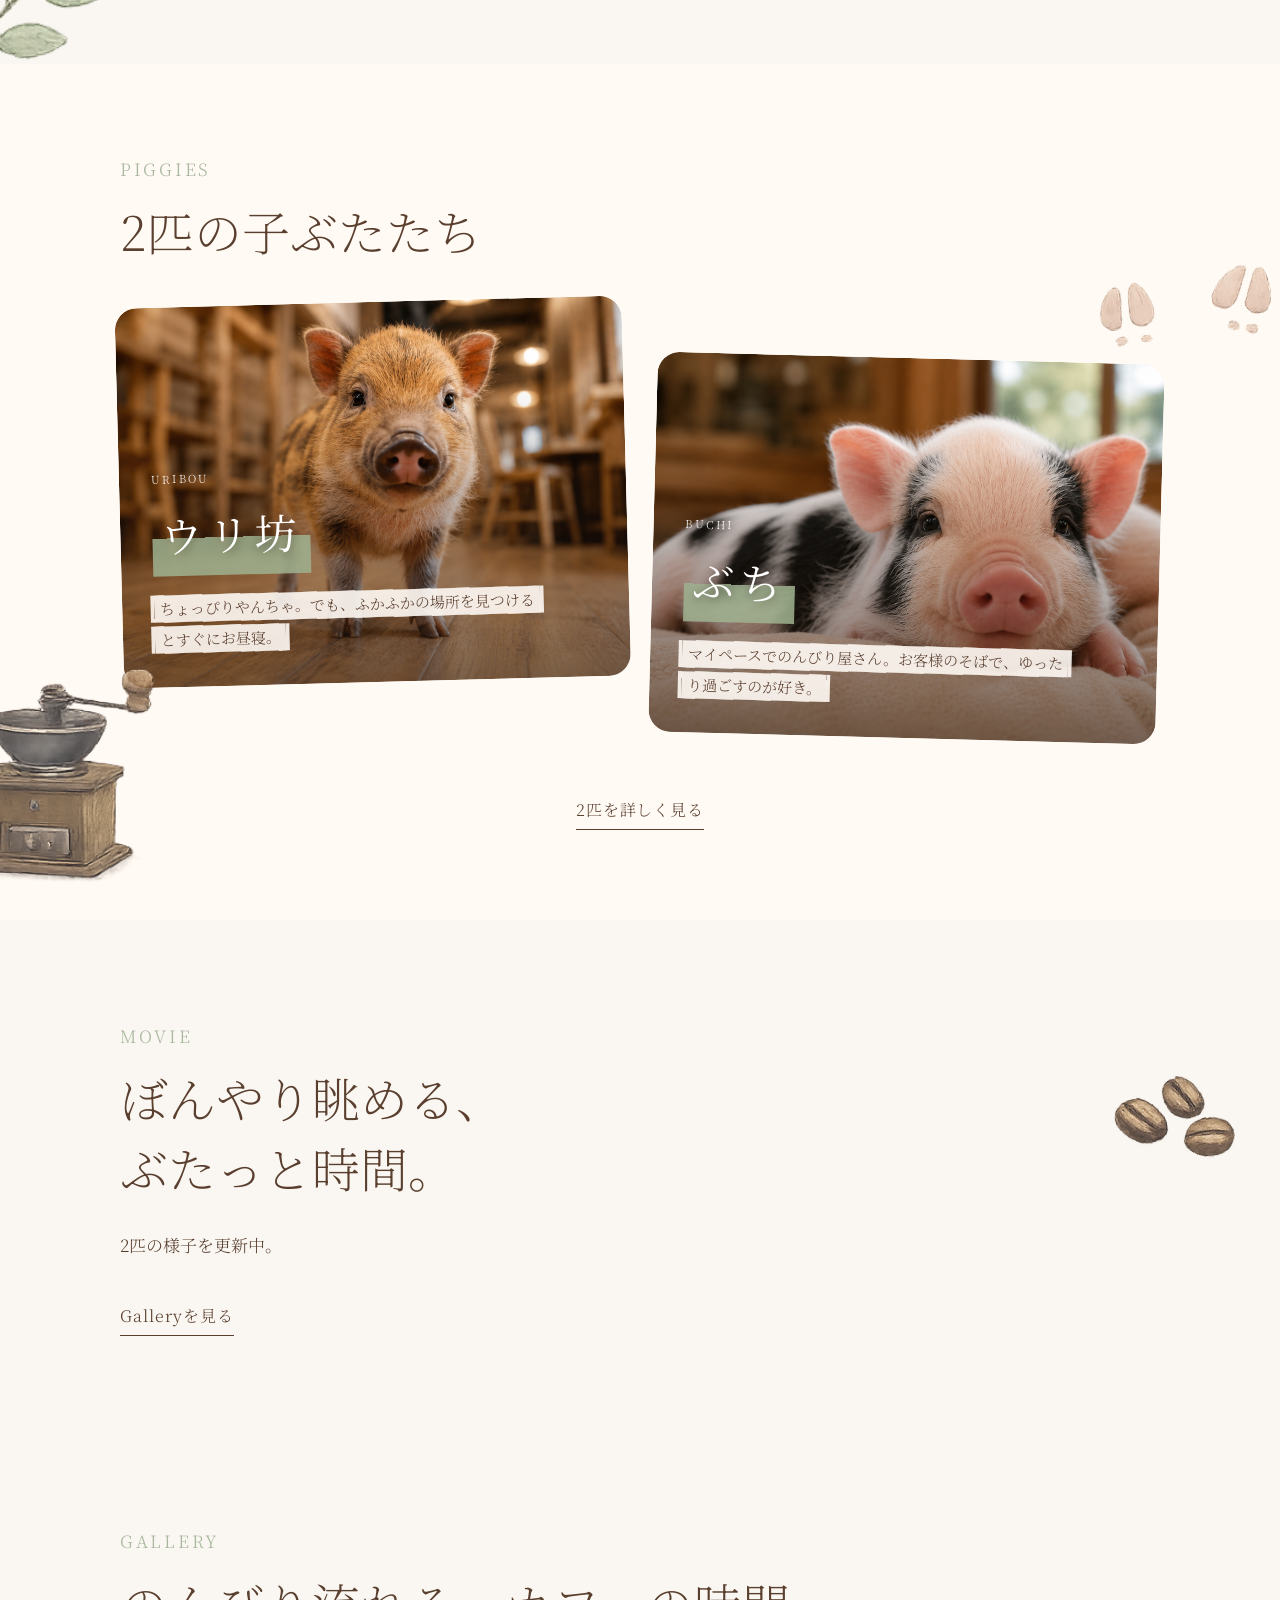
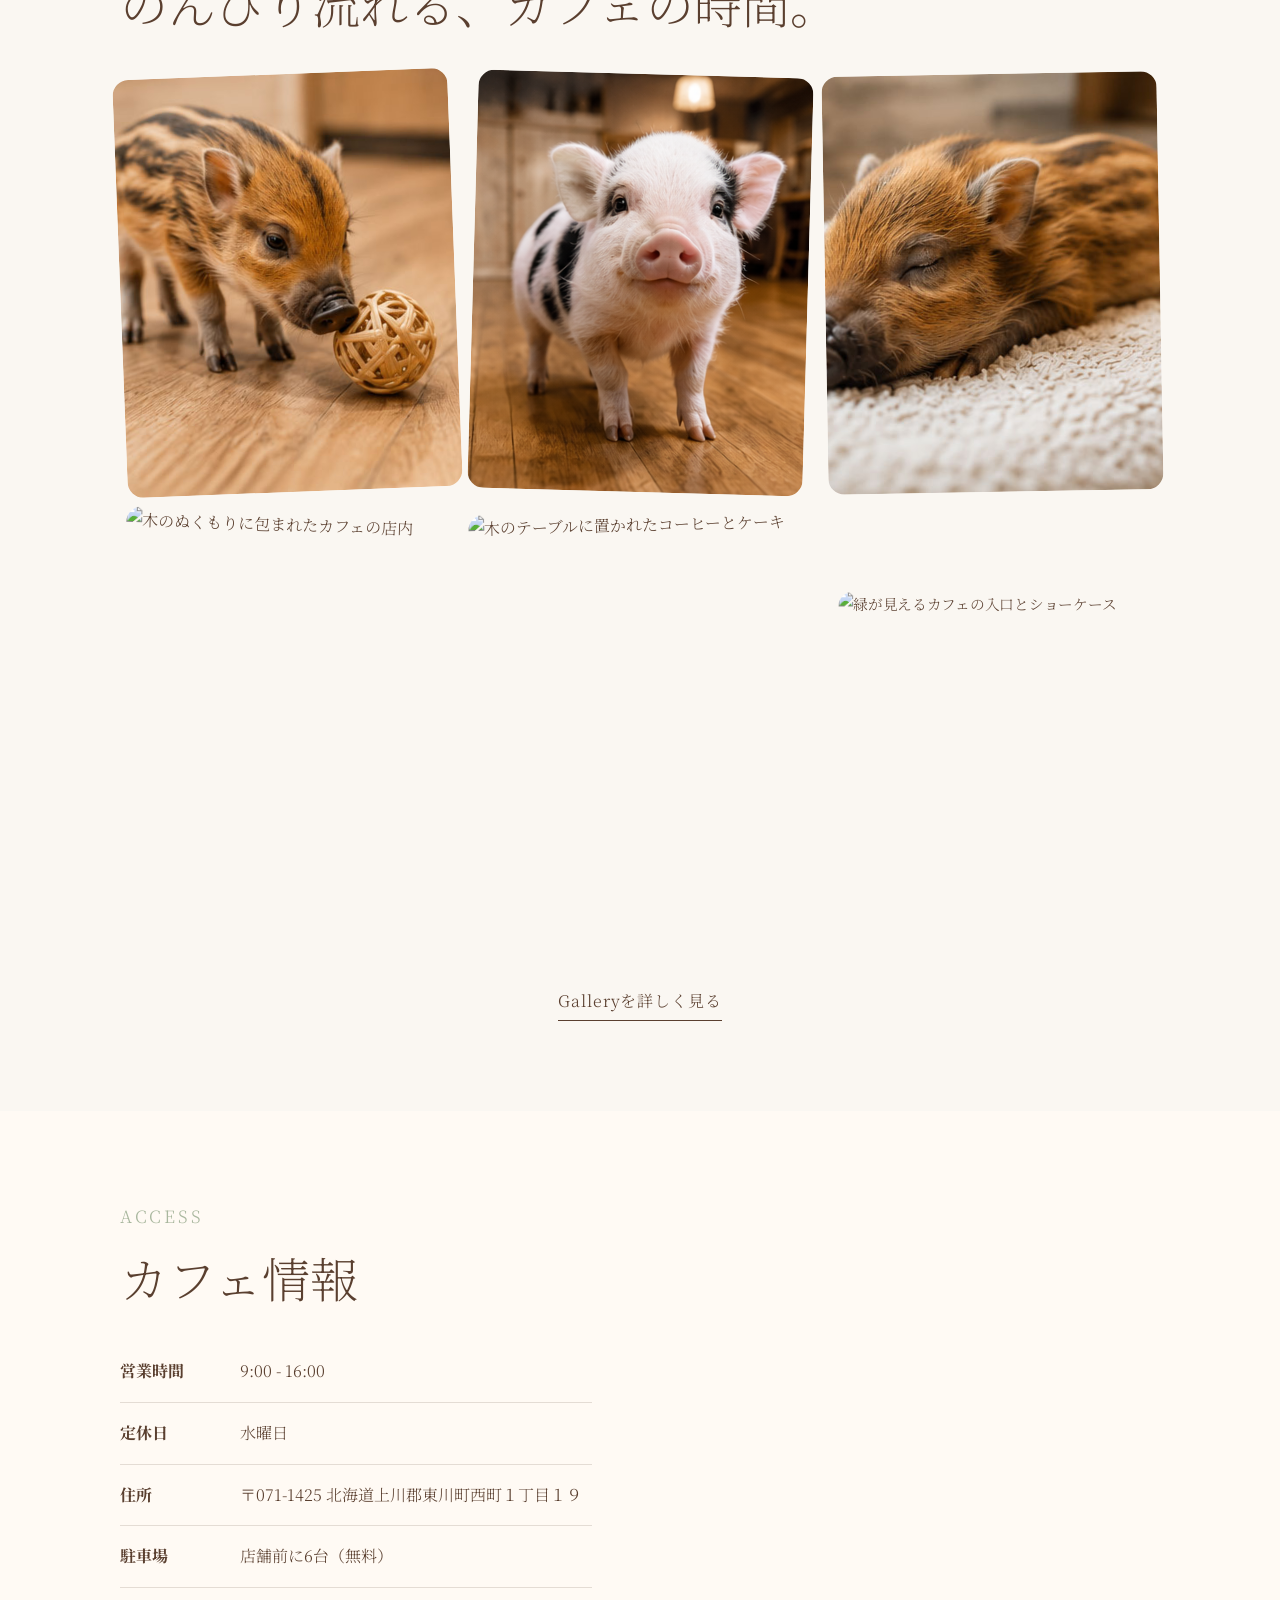
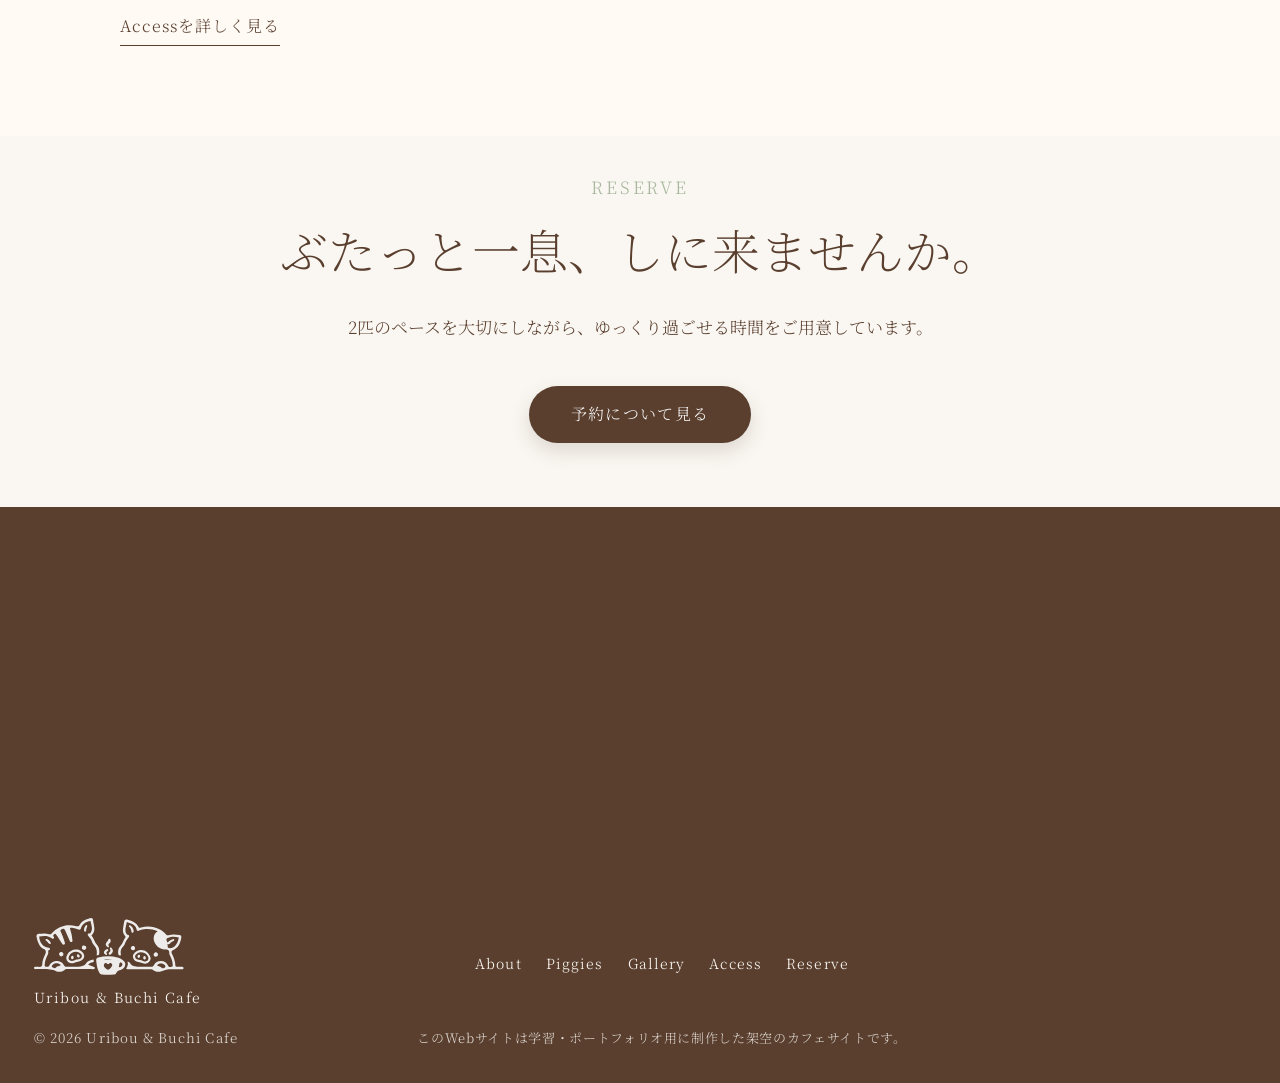
==== commit 12096965: "Update site design and add business calendar フッター、Reserveページ、Gallery、Accessページを調整しました。 TOPページに営業日の簡" ====
--- a/index.html
+++ b/index.html
@@ -4,6 +4,7 @@
 <head>
   <meta charset="utf-8">
   <meta name="viewport" content="width=device-width, initial-scale=1">
+  <meta name="description" content="学習・ポートフォリオ用に制作した、2匹の子ぶたとゆっくり過ごす架空のカフェサイトです。">
   <title>ウリ坊とぶちのカフェ</title>
 
   <!-- Google Fonts -->
@@ -30,7 +31,7 @@
   </div>
 
   <div class="loading" aria-hidden="true">
-    <img src="loading.svg" alt="">
+    <img src="loading.svg" alt="" aria-hidden="true">
   </div>
   <header class="site-header">
     <a class="header-logo" href="index.html" aria-label="トップへ戻る">
@@ -49,9 +50,10 @@
       <a href="piggies.html">Piggies</a>
       <a href="gallery.html">Gallery</a>
       <a href="access.html">Access</a>
-      <a class="reserve-link" href="reserve.html">Reserve</a>
     </nav>
   </header>
+
+  <a class="floating-reserve" href="reserve.html#contact-form"><span>Reserve</span><small>予約・お問い合わせ</small></a>
 
   <main>
 
@@ -66,6 +68,43 @@
         <h1>ほっと一息、ぶたっと一息。</h1>
         <p class="hero-sub">Every Day, Piggy Day.</p>
         <a class="scroll-link" href="#about">Scroll</a>
+      </div>
+    </section>
+
+    <section class="section calendar-section section-reveal" aria-label="一週間の営業案内">
+      <div class="section-inner calendar-inner">
+        <div class="weekly-calendar-wrap">
+          <table class="weekly-calendar">
+            <thead>
+              <tr>
+                <th scope="col">月</th>
+                <th scope="col">火</th>
+                <th scope="col">水</th>
+                <th scope="col">木</th>
+                <th scope="col">金</th>
+                <th scope="col">土</th>
+                <th scope="col">日</th>
+              </tr>
+            </thead>
+            <tbody>
+              <tr>
+                <td aria-label="営業日"><span aria-hidden="true"></span></td>
+                <td aria-label="営業日"><span aria-hidden="true"></span></td>
+                <td class="weekly-closed"><span>定休日</span></td>
+                <td aria-label="営業日"><span aria-hidden="true"></span></td>
+                <td aria-label="営業日"><span aria-hidden="true"></span></td>
+                <td aria-label="営業日"><span aria-hidden="true"></span></td>
+                <td aria-label="営業日"><span aria-hidden="true"></span></td>
+              </tr>
+            </tbody>
+          </table>
+        </div>
+
+        <p class="calendar-hours"><strong>営業時間</strong> 9:00–16:00 <span>（L.O.15:30）</span></p>
+        <div class="calendar-social">
+          <p class="calendar-note">臨時休業や営業時間の変更はSNSでお知らせします。</p>
+          <a class="instagram-link" href="https://www.instagram.com/" target="_blank" rel="noopener noreferrer" aria-label="Instagramを開く（外部サイト）">Instagram</a>
+        </div>
       </div>
     </section>
 
@@ -146,11 +185,12 @@
         <h2>のんびり流れる、カフェの時間。</h2>
 
         <div class="gallery-grid">
-          <img class="gallery-image" src="img/ChatGPT_profile_6.png" alt="ウリ坊6">
-          <img class="gallery-image" src="img/ChatGPT_profile_2.png" alt="ぶち2">
-          <img class="gallery-image" src="img/ChatGPT_profile_5.png" alt="ウリ坊5">
-          <div class="gallery-item">Nap Time</div>
-          <div class="gallery-item">Piggy Day</div>
+          <img class="gallery-image" src="img/ChatGPT_profile_6.png" alt="木のボールで遊ぶウリ坊">
+          <img class="gallery-image" src="img/ChatGPT_profile_2.png" alt="店内でこちらを見つめるぶち">
+          <img class="gallery-image" src="img/ChatGPT_profile_5.png" alt="ふかふかのラグで眠るウリ坊">
+          <img class="gallery-image" src="img/ChatGPT_cafe_01.png" alt="木のぬくもりに包まれたカフェの店内">
+          <img class="gallery-image" src="img/ChatGPT_cafe_04.png" alt="木のテーブルに置かれたコーヒーとケーキ">
+          <img class="gallery-image" src="img/ChatGPT_cafe_05.png" alt="緑が見えるカフェの入口とショーケース">
         </div>
 
         <div class="center">
@@ -187,6 +227,7 @@
 
         <div class="map-embed">
           <iframe
+            title="Uribou &amp; Buchi Cafe周辺の地図"
             src="https://www.google.com/maps/embed?pb=!1m18!1m12!1m3!1d2884.8794563803103!2d142.49957049881365!3d43.69226939287987!2m3!1f0!2f0!3f0!3m2!1i1024!2i768!4f13.1!3m3!1m2!1s0x5f0cdcee1ee37b2b%3A0x1801909bbfe3d7d2!2z5p2x5qmL!5e0!3m2!1sja!2sjp!4v1784020303253!5m2!1sja!2sjp"
             width="600" height="450" style="border:0;" allowfullscreen="" loading="lazy"
             referrerpolicy="strict-origin-when-cross-origin">
@@ -205,9 +246,31 @@
     </section>
 
   </main>
+  <div class="footer-gallery" aria-hidden="true">
+    <span class="footer-photo footer-photo-01"></span>
+    <span class="footer-photo footer-photo-03"></span>
+    <span class="footer-photo footer-photo-04"></span>
+    <span class="footer-photo footer-photo-05"></span>
+    <span class="footer-photo footer-photo-06"></span>
+    <span class="footer-photo footer-photo-07"></span>
+  </div>
+
   <footer class="site-footer">
-    <img src="logo.svg" alt="ウリ坊とぶちのカフェ">
-    <small>&copy; Uribou & Buchi Cafe</small>
+    <div class="footer-inner">
+      <a class="footer-brand" href="index.html" aria-label="トップページへ戻る">
+        <img src="logo.svg" alt="ウリ坊とぶちのカフェ">
+        <span>Uribou &amp; Buchi Cafe</span>
+      </a>
+      <nav class="footer-nav" aria-label="フッターメニュー">
+        <a href="about.html">About</a>
+        <a href="piggies.html">Piggies</a>
+        <a href="gallery.html">Gallery</a>
+        <a href="access.html">Access</a>
+        <a href="reserve.html">Reserve</a>
+      </nav>
+      <p class="footer-note">このWebサイトは学習・ポートフォリオ用に制作した架空のカフェサイトです。</p>
+      <small>&copy; 2026 Uribou &amp; Buchi Cafe</small>
+    </div>
   </footer>
 
   <script>
@@ -258,9 +321,7 @@
     }
   </script>
 
+  <script src="js/footer-gallery.js"></script>
 </body>
 
 </html>
-
-
-
--- a/css/style.css
+++ b/css/style.css
@@ -13,8 +13,8 @@
 .motion-ready .page-motion {
   opacity: 0;
   transition:
-    opacity 1.15s ease var(--motion-delay, 0s),
-    transform 1.35s cubic-bezier(.22, 1, .36, 1) var(--motion-delay, 0s);
+    opacity .85s ease var(--motion-delay, 0s),
+    transform 1s cubic-bezier(.22, 1, .36, 1) var(--motion-delay, 0s);
 }
 
 .motion-ready .page-motion.motion-rise {
@@ -62,6 +62,335 @@
     transform: none;
     translate: none;
     transition: none;
+    animation: none;
+  }
+}
+
+/* Compact calendar directly below the hero */
+.calendar-section {
+  padding-top: 34px;
+  padding-bottom: 34px;
+}
+
+.calendar-inner {
+  width: min(820px, 100%);
+}
+
+.weekly-calendar-wrap {
+  padding: 10px 18px 14px;
+}
+
+.weekly-calendar td {
+  height: 66px;
+  border: 0;
+  background: transparent;
+}
+
+.weekly-calendar td span {
+  display: grid;
+  width: 58px;
+  height: 58px;
+  margin: 0 auto;
+  place-items: center;
+  border-radius: 50%;
+  background: var(--sage);
+  color: var(--brown);
+  font-size: 12px;
+  font-weight: 400;
+}
+
+.weekly-calendar td.weekly-closed {
+  border: 0;
+  background: transparent;
+}
+
+.weekly-calendar td.weekly-closed span {
+  background: var(--brown);
+  color: var(--ivory);
+  font-size: 11px;
+  font-weight: 400;
+}
+
+.calendar-hours {
+  margin-top: 16px;
+}
+
+.calendar-social {
+  display: flex;
+  flex-wrap: wrap;
+  justify-content: center;
+  align-items: center;
+  gap: 8px 14px;
+  margin-top: 9px;
+}
+
+.calendar-social .calendar-note {
+  margin: 0;
+}
+
+.instagram-link {
+  display: inline-flex;
+  align-items: center;
+  justify-content: center;
+  min-height: 34px;
+  padding: 6px 16px;
+  border: 1px solid var(--brown);
+  border-radius: 999px;
+  color: var(--brown);
+  font-size: 12px;
+  letter-spacing: .08em;
+  transition:
+    color .3s ease,
+    background-color .3s ease,
+    transform .3s ease;
+}
+
+.instagram-link:hover,
+.instagram-link:focus-visible {
+  background: var(--brown);
+  color: var(--ivory);
+  transform: translateY(-2px);
+}
+
+.instagram-link:focus-visible {
+  outline: 3px solid rgba(169, 183, 158, .55);
+  outline-offset: 3px;
+}
+
+@media (max-width: 768px) {
+  .calendar-section {
+    padding: 26px 14px 30px;
+  }
+
+  .weekly-calendar-wrap {
+    padding: 8px 4px 10px;
+  }
+
+  .weekly-calendar td {
+    height: 45px;
+  }
+
+  .weekly-calendar td span {
+    width: 40px;
+    height: 40px;
+    font-size: 9px;
+  }
+
+  .weekly-calendar td.weekly-closed span {
+    font-size: 8px;
+  }
+
+  .calendar-social {
+    display: grid;
+    justify-items: center;
+    gap: 10px;
+  }
+}
+
+/* Direct-on-background weekly table */
+.calendar-section {
+  background: transparent;
+}
+
+.weekly-calendar-wrap {
+  padding: 0;
+  border: 0;
+  border-radius: 0;
+  background: transparent;
+  box-shadow: none;
+}
+
+.weekly-calendar {
+  border-spacing: 6px 3px;
+}
+
+.weekly-calendar td {
+  height: 56px;
+}
+
+.weekly-calendar td span {
+  width: 24px;
+  height: 24px;
+  background: var(--sage);
+  font-size: 0;
+}
+
+.weekly-calendar td.weekly-closed {
+  border-radius: 6px;
+  background: var(--brown);
+  color: var(--ivory);
+}
+
+.weekly-calendar td.weekly-closed span {
+  display: inline;
+  width: auto;
+  height: auto;
+  margin: 0;
+  border-radius: 0;
+  background: transparent;
+  color: var(--ivory);
+  font-size: 11px;
+}
+
+@media (max-width: 768px) {
+  .weekly-calendar-wrap {
+    padding: 0;
+  }
+
+  .weekly-calendar {
+    border-spacing: 3px 2px;
+  }
+
+  .weekly-calendar td {
+    height: 44px;
+  }
+
+  .weekly-calendar td span {
+    width: 18px;
+    height: 18px;
+  }
+
+  .weekly-calendar td.weekly-closed span {
+    width: auto;
+    height: auto;
+    font-size: 8px;
+  }
+}
+
+/* Fluid calendar marks matching the reserve shape */
+.weekly-calendar td span {
+  width: 32px;
+  height: 25px;
+  border-radius: 58% 42% 55% 45% / 46% 57% 43% 54%;
+  animation: weekly-open-flow 7.2s ease-in-out infinite;
+}
+
+.weekly-calendar td:nth-child(even) span {
+  animation-delay: -2.4s;
+}
+
+.weekly-calendar td:nth-child(3n) span {
+  animation-delay: -4.6s;
+}
+
+.weekly-calendar td.weekly-closed {
+  background-color: var(--brown);
+  border-radius: 58% 42% 49% 51% / 36% 54% 46% 64%;
+  animation: weekly-closed-flow 8.5s ease-in-out infinite;
+}
+
+.weekly-calendar td.weekly-closed span {
+  width: auto;
+  height: auto;
+  border-radius: 0;
+  animation: none;
+}
+
+@keyframes weekly-open-flow {
+  0%, 100% {
+    border-radius: 58% 42% 55% 45% / 46% 57% 43% 54%;
+    translate: 0 0;
+  }
+  50% {
+    border-radius: 43% 57% 47% 53% / 58% 42% 61% 39%;
+    translate: 0 -2px;
+  }
+}
+
+@keyframes weekly-closed-flow {
+  0%, 100% {
+    border-radius: 58% 42% 49% 51% / 36% 54% 46% 64%;
+  }
+  50% {
+    border-radius: 42% 58% 57% 43% / 55% 38% 62% 45%;
+  }
+}
+
+@media (max-width: 768px) {
+  .weekly-calendar td span {
+    width: 22px;
+    height: 18px;
+  }
+
+  .weekly-calendar td.weekly-closed span {
+    width: auto;
+    height: auto;
+  }
+}
+
+@media (prefers-reduced-motion: reduce) {
+  .weekly-calendar td span,
+  .weekly-calendar td.weekly-closed {
+    animation: none;
+  }
+}
+
+/* One continuous table with a fluid white silhouette */
+.weekly-calendar-wrap {
+  padding: 20px 26px 22px;
+  overflow: hidden;
+  border: 0;
+  border-radius: 6% 4% 7% 3% / 18% 24% 16% 22%;
+  background: rgba(255, 255, 255, .82);
+  box-shadow: none;
+  animation: weekly-table-flow 10s ease-in-out infinite;
+}
+
+.weekly-calendar {
+  border-collapse: collapse;
+  border-spacing: 0;
+}
+
+.weekly-calendar th,
+.weekly-calendar td {
+  border-right: 1px solid rgba(90, 63, 47, .13);
+}
+
+.weekly-calendar th:last-child,
+.weekly-calendar td:last-child {
+  border-right: 0;
+}
+
+.weekly-calendar th {
+  padding: 10px 4px 12px;
+  border-bottom: 1px solid rgba(90, 63, 47, .18);
+}
+
+.weekly-calendar td {
+  height: 64px;
+  border-top: 0;
+  border-radius: 0;
+  background: transparent;
+}
+
+.weekly-calendar td.weekly-closed {
+  border-radius: 0;
+  background: var(--brown);
+  animation: none;
+}
+
+@keyframes weekly-table-flow {
+  0%, 100% {
+    border-radius: 6% 4% 7% 3% / 18% 24% 16% 22%;
+  }
+  50% {
+    border-radius: 4% 7% 3% 6% / 24% 16% 23% 17%;
+  }
+}
+
+@media (max-width: 768px) {
+  .weekly-calendar-wrap {
+    padding: 14px 8px 16px;
+    border-radius: 5% 3% 6% 4% / 14% 20% 16% 22%;
+  }
+
+  .weekly-calendar td {
+    height: 50px;
+  }
+}
+
+@media (prefers-reduced-motion: reduce) {
+  .weekly-calendar-wrap {
     animation: none;
   }
 }
@@ -110,7 +439,7 @@
   display: grid;
   place-items: center;
   background: var(--ivory);
-  animation: loadingFadeOut 1s ease 2s forwards;
+  animation: loadingFadeOut .7s ease 1s forwards;
 }
 
 .loading img {
@@ -292,7 +621,7 @@
   object-fit: cover;
   filter: blur(1.5px);
   opacity: 0;
-  animation: videoIn 1.4s ease 1.9s forwards;
+  animation: videoIn 1.1s ease 1s forwards;
 }
 
 .hero-overlay {
@@ -300,7 +629,7 @@
   inset: 0;
   background: rgba(60, 38, 25, .28);
   opacity: 0;
-  animation: videoIn 1.4s ease 1.9s forwards;
+  animation: videoIn 1.1s ease 1s forwards;
 }
 
 @keyframes videoIn {
@@ -317,7 +646,7 @@
   padding: 24px;
   opacity: 0;
   transform: translateY(16px);
-  animation: copyIn 1.2s ease 2.6s forwards;
+  animation: copyIn 1s ease 1.65s forwards;
 }
 
 @keyframes copyIn {
@@ -733,6 +1062,25 @@
   object-fit: cover;
 }
 
+.gallery-page-grid {
+  grid-template-columns: repeat(3, 1fr);
+}
+
+.gallery-page-grid .gallery-image {
+  box-shadow: 0 14px 34px rgba(70, 44, 28, .11);
+  filter: saturate(.88) sepia(.04);
+  transition:
+    transform .7s cubic-bezier(.22, .61, .36, 1),
+    filter .7s ease,
+    box-shadow .7s ease;
+}
+
+.gallery-page-grid .gallery-image:hover {
+  transform: translateY(-5px);
+  filter: saturate(1) sepia(0);
+  box-shadow: 0 20px 42px rgba(70, 44, 28, .16);
+}
+
 .gallery-item {
   display: grid;
   place-items: center;
@@ -846,6 +1194,119 @@
   letter-spacing: .08em;
 }
 
+.contact-section {
+  background: var(--ivory);
+  scroll-margin-top: 88px;
+}
+
+.contact-intro {
+  margin: 18px 0 34px;
+  line-height: 1.9;
+}
+
+.contact-intro > span,
+.required-label {
+  display: inline-block;
+  margin: 0 .25em;
+  padding: 2px 7px;
+  border-radius: 999px;
+  background: rgba(117, 76, 50, .12);
+  color: var(--brown);
+  font-size: 11px;
+  letter-spacing: .08em;
+}
+
+.contact-form {
+  padding: clamp(28px, 5vw, 52px);
+  border: 1px solid rgba(90, 63, 47, .14);
+  border-radius: 24px;
+  background: rgba(255, 255, 255, .72);
+  box-shadow: 0 18px 44px rgba(75, 50, 34, .08);
+}
+
+.form-grid {
+  display: grid;
+  grid-template-columns: repeat(2, minmax(0, 1fr));
+  gap: 24px 22px;
+}
+
+.form-field {
+  display: grid;
+  gap: 9px;
+}
+
+.form-field-wide {
+  grid-column: 1 / -1;
+}
+
+.form-field label {
+  font-size: 14px;
+  font-weight: 400;
+  letter-spacing: .05em;
+}
+
+.form-field input,
+.form-field select,
+.form-field textarea {
+  width: 100%;
+  padding: 13px 14px;
+  border: 1px solid rgba(90, 63, 47, .24);
+  border-radius: 10px;
+  background: var(--white);
+  color: var(--brown);
+  font: inherit;
+  line-height: 1.5;
+}
+
+.form-field textarea {
+  resize: vertical;
+  min-height: 150px;
+}
+
+.form-field input:focus,
+.form-field select:focus,
+.form-field textarea:focus {
+  outline: 2px solid rgba(90, 63, 47, .34);
+  outline-offset: 2px;
+  border-color: var(--brown);
+}
+
+.form-demo-note {
+  margin: 28px 0 0;
+  font-size: 12px;
+  line-height: 1.8;
+  opacity: .75;
+}
+
+.form-submit {
+  margin-top: 22px;
+  padding: 14px 34px;
+  border: 1px solid var(--brown);
+  border-radius: 999px;
+  background: var(--brown);
+  color: var(--white);
+  font: inherit;
+  letter-spacing: .08em;
+  cursor: pointer;
+  transition:
+    transform .3s ease,
+    box-shadow .3s ease;
+}
+
+.form-submit:hover,
+.form-submit:focus-visible {
+  transform: translateY(-3px);
+  box-shadow: 0 10px 22px rgba(75, 50, 34, .2);
+}
+
+.form-status {
+  margin: 24px 0 0;
+  padding: 16px 18px;
+  border-radius: 12px;
+  background: rgba(117, 76, 50, .1);
+  line-height: 1.8;
+}
+
 /* FAQ
 ----------------------------------- */
 .faq-section {
@@ -903,23 +1364,210 @@
 
 /* Footer
 ----------------------------------- */
+.footer-gallery {
+  position: relative;
+  display: grid;
+  grid-template-columns: repeat(12, minmax(0, 1fr));
+  grid-template-rows: repeat(2, 185px);
+  gap: 3px;
+  padding: 3px 3px 0;
+  overflow: hidden;
+  background: var(--brown);
+}
+
+.footer-gallery.footer-motion-ready {
+  opacity: 0;
+  transform: translateY(28px);
+  transition:
+    opacity 1.25s ease,
+    transform 1.25s cubic-bezier(.22, .61, .36, 1);
+}
+
+.footer-gallery.footer-motion-ready.is-shown {
+  opacity: 1;
+  transform: translateY(0);
+}
+
+.footer-gallery::after {
+  content: "";
+  position: absolute;
+  inset: 0;
+  pointer-events: none;
+  z-index: 1;
+  background: linear-gradient(
+    to bottom,
+    rgba(70, 44, 28, .02) 35%,
+    rgba(70, 44, 28, .22) 72%,
+    rgba(70, 44, 28, .72) 100%
+  );
+}
+
+.footer-photo {
+  display: block;
+  min-width: 0;
+  opacity: .84;
+  background-position: center;
+  background-repeat: no-repeat;
+  background-size: cover;
+  filter: saturate(.82) sepia(.06);
+  animation: footer-photo-drift 13s ease-in-out infinite alternate;
+  animation-play-state: paused;
+  transition:
+    opacity .8s ease,
+    filter .8s ease;
+}
+
+.footer-gallery.is-floating .footer-photo {
+  animation-play-state: running;
+}
+
+.footer-gallery:hover .footer-photo {
+  opacity: 1;
+  filter: saturate(.96) sepia(0);
+}
+
+.footer-photo:nth-child(even) {
+  animation-name: footer-photo-drift-reverse;
+  animation-duration: 15s;
+}
+
+.footer-photo:nth-child(3n) {
+  animation-duration: 17s;
+  animation-delay: -4s;
+}
+
+@keyframes footer-photo-drift {
+  from { background-position: 48% 49%; }
+  to { background-position: 52% 51%; }
+}
+
+@keyframes footer-photo-drift-reverse {
+  from { background-position: 52% 48%; }
+  to { background-position: 48% 52%; }
+}
+
+.footer-photo-01 {
+  grid-column: 1 / span 3;
+  grid-row: 1 / span 2;
+  background-image: url("../img/ChatGPT_cafe_01.png");
+}
+
+.footer-photo-06 {
+  grid-column: 4 / span 4;
+  grid-row: 1 / span 2;
+  background-image: url("../img/ChatGPT_cafe_06.png");
+}
+
+.footer-photo-03 {
+  grid-column: 8 / span 2;
+  grid-row: 1;
+  background-image: url("../img/ChatGPT_cafe_03.png");
+}
+
+.footer-photo-04 {
+  grid-column: 10 / span 3;
+  grid-row: 1;
+  background-image: url("../img/ChatGPT_cafe_04.png");
+}
+
+.footer-photo-05 {
+  grid-column: 8 / span 3;
+  grid-row: 2;
+  background-image: url("../img/ChatGPT_cafe_05.png");
+}
+
+.footer-photo-07 {
+  grid-column: 11 / span 2;
+  grid-row: 2;
+  background-image: url("../img/ChatGPT_cafe_07.png");
+}
+
 .site-footer {
-  display: grid;
-  place-items: center;
-  gap: 16px;
+  position: relative;
   padding: 56px 24px;
+  margin-top: -1px;
   background: var(--brown);
   color: var(--ivory);
-}
-
-.site-footer img {
+  text-align: center;
+}
+
+.site-footer::before {
+  content: "";
+  position: absolute;
+  z-index: 2;
+  left: 0;
+  right: 0;
+  bottom: 100%;
+  height: 92px;
+  pointer-events: none;
+  background: linear-gradient(to bottom, rgba(70, 44, 28, 0), var(--brown));
+}
+
+.footer-inner {
+  position: relative;
+  z-index: 3;
+  width: min(100%, 920px);
+  margin: 0 auto;
+  display: grid;
+  justify-items: center;
+  gap: 24px;
+}
+
+.footer-brand {
+  display: inline-grid;
+  justify-items: center;
+  gap: 10px;
+  color: inherit;
+  text-decoration: none;
+}
+
+.footer-brand img {
   width: 150px;
   filter: brightness(0) invert(1);
   opacity: .9;
 }
 
+.footer-brand span {
+  font-size: 14px;
+  letter-spacing: .12em;
+}
+
+.footer-nav {
+  display: flex;
+  flex-wrap: wrap;
+  justify-content: center;
+  gap: 12px 28px;
+}
+
+.footer-nav a {
+  color: inherit;
+  font-size: 14px;
+  letter-spacing: .08em;
+  text-decoration: none;
+}
+
+.footer-nav a:hover,
+.footer-nav a:focus-visible,
+.footer-brand:focus-visible {
+  text-decoration: underline;
+  text-underline-offset: 5px;
+}
+
+.footer-note {
+  max-width: 620px;
+  margin: 4px 0 0;
+  font-size: 13px;
+  line-height: 1.9;
+  letter-spacing: .05em;
+  opacity: .82;
+}
+
 .site-footer small {
+  padding-top: 18px;
+  border-top: 1px solid rgba(255, 255, 255, .2);
+  width: min(100%, 620px);
   letter-spacing: .08em;
+  opacity: .82;
 }
 
 /* Section motion rhythm
@@ -1262,6 +1910,62 @@
 }
 
 @media (max-width: 768px) {
+  .footer-gallery {
+    grid-template-columns: repeat(2, minmax(0, 1fr));
+    grid-template-rows: repeat(3, 138px);
+    gap: 2px;
+    padding: 2px 2px 0;
+  }
+
+  .footer-photo {
+    grid-column: auto;
+    grid-row: auto;
+    opacity: .88;
+    animation-duration: 20s;
+  }
+
+  .footer-photo:nth-child(even),
+  .footer-photo:nth-child(3n) {
+    animation-duration: 22s;
+  }
+
+  .site-footer {
+    padding: 44px 20px;
+  }
+
+  .site-footer::before {
+    height: 64px;
+  }
+
+  .footer-inner {
+    gap: 20px;
+  }
+
+  .footer-nav {
+    gap: 12px 20px;
+  }
+
+  .footer-note {
+    font-size: 12px;
+  }
+
+  .form-grid {
+    grid-template-columns: 1fr;
+  }
+
+  .form-field-wide {
+    grid-column: auto;
+  }
+
+  .contact-form {
+    padding: 26px 20px;
+    border-radius: 18px;
+  }
+
+  .form-submit {
+    width: 100%;
+  }
+
     .piggy-card:nth-child(2) {
     margin-top: 0;
   }
@@ -1461,3 +2165,1245 @@
   }
 
 }
+
+@media (prefers-reduced-motion: reduce) {
+  .footer-gallery.footer-motion-ready,
+  .footer-gallery.footer-motion-ready.is-shown {
+    opacity: 1;
+    transform: none;
+    transition: none;
+  }
+
+  .footer-photo {
+    animation: none;
+  }
+}
+
+/* Final layout refinement: compact header and floating reservation link
+----------------------------------- */
+.site-header {
+  height: 70px;
+  padding: 8px 28px;
+}
+
+.header-logo {
+  display: flex;
+  width: auto;
+  align-items: center;
+  gap: 12px;
+  text-decoration: none;
+}
+
+.header-logo img {
+  width: 66px;
+  flex: 0 0 auto;
+}
+
+.header-brand-text {
+  color: var(--brown);
+  font-size: 14px;
+  letter-spacing: .08em;
+  white-space: nowrap;
+}
+
+.site-nav {
+  gap: 22px;
+  font-size: 14px;
+}
+
+.floating-reserve {
+  position: fixed;
+  z-index: 40;
+  right: 28px;
+  bottom: 28px;
+  display: grid;
+  min-width: 142px;
+  justify-items: center;
+  gap: 2px;
+  padding: 13px 20px 12px;
+  border: 1px solid var(--brown);
+  border-radius: 999px;
+  background: rgba(169, 183, 158, .96);
+  color: var(--brown);
+  box-shadow: 0 10px 26px rgba(70, 44, 28, .18);
+  text-decoration: none;
+  animation: floating-reserve-soft 5.8s ease-in-out infinite;
+  transition:
+    color .35s ease,
+    background-color .35s ease,
+    border-color .35s ease,
+    box-shadow .35s ease,
+    transform .35s ease;
+}
+
+.floating-reserve span {
+  font-size: 15px;
+  letter-spacing: .1em;
+}
+
+.floating-reserve small {
+  font-size: 10px;
+  letter-spacing: .06em;
+}
+
+.floating-reserve:hover,
+.floating-reserve:focus-visible {
+  border-color: var(--sage);
+  background: var(--brown);
+  color: var(--ivory);
+  box-shadow: 0 15px 34px rgba(70, 44, 28, .28);
+  transform: translateY(-3px) scale(1.03);
+}
+
+.floating-reserve:focus-visible {
+  outline: 3px solid rgba(169, 183, 158, .55);
+  outline-offset: 4px;
+}
+
+@keyframes floating-reserve-soft {
+  0%, 100% { translate: 0 0; }
+  50% { translate: 0 -5px; }
+}
+
+/* Reserve page: reveal the hidden card and tighten the spacing */
+.reserve-page-hero {
+  padding-top: 135px;
+  padding-bottom: 8px;
+}
+
+.reserve-eyecatch {
+  width: min(520px, 86%);
+  margin-top: 14px;
+}
+
+.reserve-section:not(.section-reveal) {
+  padding-top: 12px;
+  padding-bottom: 40px;
+}
+
+.reserve-section:not(.section-reveal) .section-inner {
+  opacity: 1;
+  transform: none;
+}
+
+.reserve-section:not(.section-reveal) .reserve-card {
+  margin-bottom: 8px;
+}
+
+.contact-section {
+  scroll-margin-top: 76px;
+}
+
+/* Footer collage: keep the collage shape and move it horizontally */
+.footer-gallery {
+  display: block;
+  height: 376px;
+  padding: 3px 0;
+  overflow: hidden;
+  background: var(--brown);
+}
+
+.footer-gallery::after,
+.site-footer::before {
+  display: none;
+}
+
+.footer-gallery-track {
+  --collage-half-gap: 1.5px;
+  display: grid;
+  grid-template-rows: repeat(2, 184px);
+  grid-auto-columns: clamp(180px, 22vw, 330px);
+  grid-auto-flow: column dense;
+  gap: 3px;
+  width: max-content;
+  height: 371px;
+  animation: footer-collage-slide 58s linear infinite;
+  animation-play-state: paused;
+  will-change: transform;
+}
+
+.footer-gallery.is-floating .footer-gallery-track {
+  animation-play-state: running;
+}
+
+.footer-gallery.is-floating:hover .footer-gallery-track {
+  animation-play-state: paused;
+}
+
+.footer-gallery-track .footer-photo {
+  width: auto;
+  min-width: 0;
+  opacity: .88;
+  grid-column: auto;
+  grid-row: auto;
+  animation: none;
+}
+
+.footer-gallery-track .footer-photo-01,
+.footer-gallery-track .footer-photo-06 {
+  grid-column: span 2;
+  grid-row: span 2;
+}
+
+.footer-gallery:hover .footer-photo {
+  opacity: .98;
+}
+
+@keyframes footer-collage-slide {
+  from { transform: translate3d(0, 0, 0); }
+  to { transform: translate3d(calc(-50% - var(--collage-half-gap)), 0, 0); }
+}
+
+@media (max-width: 768px) {
+  .site-header {
+    height: 64px;
+    padding: 7px 16px;
+  }
+
+  .header-logo {
+    width: auto;
+    gap: 8px;
+  }
+
+  .header-logo img {
+    width: 52px;
+  }
+
+  .header-brand-text {
+    font-size: 11px;
+    letter-spacing: .04em;
+  }
+
+  .site-nav {
+    top: 64px;
+  }
+
+  .floating-reserve {
+    right: 14px;
+    bottom: 14px;
+    min-width: 124px;
+    padding: 10px 14px 9px;
+  }
+
+  .floating-reserve span {
+    font-size: 13px;
+  }
+
+  .floating-reserve small {
+    font-size: 9px;
+  }
+
+  .reserve-page-hero {
+    padding: 106px 22px 6px;
+  }
+
+  .reserve-eyecatch {
+    width: 90%;
+    margin-top: 10px;
+  }
+
+  .reserve-section:not(.section-reveal) {
+    padding: 8px 22px 30px;
+  }
+
+  .footer-gallery {
+    height: 265px;
+    padding: 2px 0;
+  }
+
+  .footer-gallery-track {
+    --collage-half-gap: 1px;
+    grid-template-rows: repeat(2, 130px);
+    grid-auto-columns: 152px;
+    gap: 2px;
+    height: 262px;
+    animation-duration: 46s;
+  }
+}
+
+@media (prefers-reduced-motion: reduce) {
+  .floating-reserve,
+  .footer-gallery-track {
+    animation: none;
+  }
+
+  .footer-gallery-track {
+    transform: none;
+  }
+}
+
+/* Correction: restore the original header and organize the footer horizontally
+----------------------------------- */
+.site-header {
+  height: 88px;
+  padding: 20px 36px;
+}
+
+.header-logo {
+  display: block;
+  width: clamp(130px, 14vw, 190px);
+}
+
+.header-logo img {
+  display: block;
+  width: 100%;
+  height: auto;
+}
+
+.site-nav {
+  gap: 30px;
+  font-size: 15px;
+}
+
+.floating-reserve {
+  top: auto;
+  right: 28px;
+  bottom: 28px;
+  left: auto;
+}
+
+.site-footer {
+  padding: 34px 28px 30px;
+}
+
+.footer-inner {
+  width: min(100%, 1180px);
+  grid-template-columns: minmax(260px, 1fr) auto;
+  align-items: center;
+  justify-items: stretch;
+  gap: 20px 36px;
+}
+
+.footer-brand {
+  display: flex;
+  align-items: center;
+  justify-self: start;
+  gap: 14px;
+}
+
+.footer-brand img {
+  width: 82px;
+}
+
+.footer-brand span {
+  font-size: 14px;
+  letter-spacing: .1em;
+  white-space: nowrap;
+}
+
+.footer-nav {
+  justify-self: end;
+  gap: 10px 24px;
+}
+
+.footer-note {
+  max-width: 720px;
+  margin: 0;
+  justify-self: start;
+  text-align: left;
+}
+
+.site-footer small {
+  width: auto;
+  padding-top: 0;
+  border-top: 0;
+  justify-self: end;
+  white-space: nowrap;
+}
+
+@media (max-width: 768px) {
+  .site-header {
+    height: 76px;
+    padding: 16px 20px;
+  }
+
+  .header-logo {
+    width: 142px;
+  }
+
+  .site-nav {
+    top: 76px;
+  }
+
+  .floating-reserve {
+    top: auto;
+    right: 14px;
+    bottom: 14px;
+    left: auto;
+  }
+
+  .site-footer {
+    padding: 32px 20px 28px;
+  }
+
+  .footer-inner {
+    grid-template-columns: 1fr;
+    justify-items: center;
+    gap: 16px;
+  }
+
+  .footer-brand,
+  .footer-nav,
+  .footer-note,
+  .site-footer small {
+    justify-self: center;
+  }
+
+  .footer-brand img {
+    width: 72px;
+  }
+
+  .footer-note {
+    text-align: center;
+  }
+}
+
+/* Footer grouping, circular reserve button, and matching TOP gallery
+----------------------------------- */
+.floating-reserve {
+  right: -18px;
+  bottom: 28px;
+  width: 118px;
+  height: 118px;
+  min-width: 0;
+  padding: 0 16px;
+  align-content: center;
+  border-radius: 50%;
+}
+
+.floating-reserve span {
+  font-size: 15px;
+}
+
+.floating-reserve small {
+  max-width: 82px;
+  line-height: 1.35;
+  text-align: center;
+}
+
+.site-footer {
+  padding: 36px 34px 32px;
+}
+
+.footer-inner {
+  grid-template-columns: minmax(240px, 320px) minmax(0, 1fr);
+  gap: 16px 42px;
+}
+
+.footer-brand {
+  grid-column: 1;
+  grid-row: 1;
+  display: grid;
+  justify-items: start;
+  gap: 10px;
+}
+
+.footer-brand img {
+  width: 150px;
+}
+
+.footer-brand span {
+  font-size: 14px;
+}
+
+.site-footer small {
+  grid-column: 1;
+  grid-row: 2;
+  justify-self: start;
+}
+
+.footer-nav {
+  grid-column: 2;
+  grid-row: 1;
+  justify-self: center;
+}
+
+.footer-note {
+  grid-column: 2;
+  grid-row: 2;
+  justify-self: center;
+  max-width: 650px;
+  text-align: center;
+}
+
+.gallery-section .gallery-grid {
+  grid-template-columns: repeat(3, minmax(0, 1fr));
+}
+
+.gallery-section.is-revealed .gallery-grid > :nth-child(6) {
+  transition-delay: .5s;
+}
+
+@media (max-width: 768px) {
+  .floating-reserve {
+    right: -12px;
+    bottom: 14px;
+    width: 96px;
+    height: 96px;
+    padding: 0 11px;
+  }
+
+  .floating-reserve span {
+    font-size: 12px;
+  }
+
+  .floating-reserve small {
+    max-width: 70px;
+    font-size: 8px;
+  }
+
+  .site-footer {
+    padding: 32px 20px 28px;
+  }
+
+  .footer-inner {
+    grid-template-columns: 1fr;
+    gap: 14px;
+  }
+
+  .footer-brand,
+  .site-footer small,
+  .footer-nav,
+  .footer-note {
+    grid-column: 1;
+    justify-self: center;
+  }
+
+  .footer-brand {
+    grid-row: 1;
+    justify-items: center;
+  }
+
+  .footer-brand img {
+    width: 150px;
+  }
+
+  .site-footer small {
+    grid-row: 2;
+  }
+
+  .footer-nav {
+    grid-row: 3;
+    margin-top: 8px;
+  }
+
+  .footer-note {
+    grid-row: 4;
+  }
+
+  .gallery-section .gallery-grid {
+    grid-template-columns: repeat(2, minmax(0, 1fr));
+  }
+}
+
+/* Larger fluid reserve shape and protected footer spacing
+----------------------------------- */
+.floating-reserve {
+  right: -38px;
+  bottom: 26px;
+  width: 236px;
+  height: 236px;
+  padding: 0 34px;
+  border-width: 2px;
+  border-radius: 58% 42% 55% 45% / 46% 57% 43% 54%;
+  animation: floating-reserve-blob 8.5s ease-in-out infinite;
+}
+
+.floating-reserve span {
+  font-size: 23px;
+  font-weight: 700;
+  letter-spacing: .11em;
+}
+
+.floating-reserve small {
+  max-width: 130px;
+  margin-top: 5px;
+  font-size: 13px;
+  font-weight: 600;
+  line-height: 1.45;
+}
+
+@keyframes floating-reserve-blob {
+  0%, 100% {
+    translate: 0 0;
+    border-radius: 58% 42% 55% 45% / 46% 57% 43% 54%;
+  }
+  34% {
+    translate: -3px -7px;
+    border-radius: 43% 57% 46% 54% / 58% 42% 60% 40%;
+  }
+  68% {
+    translate: 2px -3px;
+    border-radius: 54% 46% 63% 37% / 40% 55% 45% 60%;
+  }
+}
+
+.site-footer {
+  padding-right: 270px;
+}
+
+.footer-inner {
+  width: min(100%, 1040px);
+  grid-template-columns: minmax(230px, 300px) minmax(0, 1fr);
+  gap: 16px 28px;
+}
+
+.footer-nav,
+.footer-note {
+  transform: translateX(-24px);
+}
+
+@media (max-width: 1050px) and (min-width: 769px) {
+  .floating-reserve {
+    right: -32px;
+    width: 190px;
+    height: 190px;
+    padding: 0 25px;
+  }
+
+  .floating-reserve span {
+    font-size: 19px;
+  }
+
+  .floating-reserve small {
+    max-width: 105px;
+    font-size: 11px;
+  }
+
+  .site-footer {
+    padding-right: 210px;
+  }
+
+  .footer-inner {
+    grid-template-columns: minmax(210px, 260px) minmax(0, 1fr);
+  }
+
+  .footer-nav,
+  .footer-note {
+    transform: translateX(-12px);
+  }
+}
+
+@media (max-width: 768px) {
+  .floating-reserve {
+    right: -24px;
+    bottom: 14px;
+    width: 150px;
+    height: 150px;
+    padding: 0 20px;
+  }
+
+  .floating-reserve span {
+    font-size: 16px;
+  }
+
+  .floating-reserve small {
+    max-width: 92px;
+    margin-top: 3px;
+    font-size: 10px;
+  }
+
+  .site-footer {
+    padding-right: 20px;
+    padding-bottom: 184px;
+  }
+
+  .footer-nav,
+  .footer-note {
+    transform: none;
+  }
+}
+
+@media (prefers-reduced-motion: reduce) {
+  .floating-reserve {
+    animation: none;
+  }
+}
+
+/* Access footprint trail: reveal from upper right to lower left
+----------------------------------- */
+.access-page .access-section {
+  position: relative;
+  overflow: hidden;
+}
+
+.access-page .access-section .section-inner {
+  position: relative;
+  z-index: 2;
+}
+
+.access-footprint-trail {
+  position: absolute;
+  z-index: 1;
+  inset: 0;
+  pointer-events: none;
+}
+
+.access-footstep {
+  position: absolute;
+  display: block;
+  width: clamp(150px, 18vw, 220px);
+  opacity: 0;
+  transform: translate(44px, -34px) scale(.82) rotate(var(--foot-rotate, 0deg));
+  transition:
+    opacity 1s ease var(--foot-delay, 0s),
+    transform 1.25s cubic-bezier(.22, 1, .36, 1) var(--foot-delay, 0s);
+}
+
+.access-footstep img {
+  display: block;
+  width: 100%;
+  height: auto;
+  filter: saturate(.78) sepia(.08);
+  animation: access-footprint-drift 8s ease-in-out infinite;
+  animation-play-state: paused;
+}
+
+.access-section.footprints-visible .access-footstep {
+  opacity: .32;
+  transform: translate(0, 0) scale(1) rotate(var(--foot-rotate, 0deg));
+}
+
+.access-section.footprints-visible .access-footstep img {
+  animation-play-state: running;
+}
+
+.access-footstep-01 {
+  --foot-delay: .1s;
+  --foot-rotate: -7deg;
+  top: 2%;
+  right: 1%;
+}
+
+.access-footstep-02 {
+  --foot-delay: .55s;
+  --foot-rotate: 5deg;
+  top: 20%;
+  right: 18%;
+}
+
+.access-footstep-03 {
+  --foot-delay: 1s;
+  --foot-rotate: -4deg;
+  top: 39%;
+  right: 35%;
+}
+
+.access-footstep-04 {
+  --foot-delay: 1.45s;
+  --foot-rotate: 6deg;
+  top: 58%;
+  right: 53%;
+}
+
+.access-footstep-05 {
+  --foot-delay: 1.9s;
+  --foot-rotate: -6deg;
+  top: 75%;
+  right: 70%;
+}
+
+@keyframes access-footprint-drift {
+  0%, 100% { translate: 0 0; }
+  50% { translate: 2px -5px; }
+}
+
+@media (max-width: 768px) {
+  .access-footstep {
+    width: clamp(105px, 34vw, 145px);
+  }
+
+  .access-section.footprints-visible .access-footstep {
+    opacity: .22;
+  }
+
+  .access-footstep-01 { top: 2%; right: -4%; }
+  .access-footstep-02 { top: 23%; right: 11%; }
+  .access-footstep-03 { top: 43%; right: 29%; }
+  .access-footstep-04 { top: 63%; right: 51%; }
+  .access-footstep-05 { top: 81%; right: 68%; }
+}
+
+@media (prefers-reduced-motion: reduce) {
+  .access-footstep,
+  .access-section.footprints-visible .access-footstep {
+    opacity: .26;
+    transform: rotate(var(--foot-rotate, 0deg));
+    transition: none;
+  }
+
+  .access-footstep img {
+    animation: none;
+  }
+}
+
+/* TOP weekly business calendar
+----------------------------------- */
+.calendar-section {
+  background: rgba(169, 183, 158, .14);
+}
+
+.calendar-inner {
+  width: min(900px, 100%);
+  text-align: center;
+  opacity: 0;
+  transform: translateY(42px);
+  transition:
+    opacity 1.1s ease,
+    transform 1.1s cubic-bezier(.22, 1, .36, 1);
+}
+
+.calendar-section.is-revealed .calendar-inner {
+  opacity: 1;
+  transform: translateY(0);
+}
+
+.calendar-intro {
+  margin: -10px 0 30px;
+  color: var(--brown-soft);
+}
+
+.weekly-calendar-wrap {
+  padding: clamp(14px, 3vw, 26px);
+  border: 1px solid rgba(90, 63, 47, .12);
+  border-radius: 22px;
+  background: rgba(255, 255, 255, .78);
+  box-shadow: 0 16px 38px rgba(70, 44, 28, .08);
+}
+
+.weekly-calendar {
+  width: 100%;
+  border-collapse: separate;
+  border-spacing: 6px;
+  table-layout: fixed;
+  color: var(--brown);
+  text-align: center;
+}
+
+.weekly-calendar th {
+  padding: 10px 4px;
+  color: var(--brown);
+  font-size: 14px;
+  font-weight: 600;
+}
+
+.weekly-calendar th:last-child {
+  color: #a56f62;
+}
+
+.weekly-calendar td {
+  height: 64px;
+  border: 1px solid rgba(90, 63, 47, .1);
+  border-radius: 14px;
+  background: var(--ivory);
+  font-size: 13px;
+  font-weight: 500;
+}
+
+.weekly-calendar td span {
+  display: inline-block;
+}
+
+.weekly-calendar td.weekly-closed {
+  border-color: rgba(90, 63, 47, .14);
+  background: var(--sage);
+  color: var(--brown);
+  font-weight: 700;
+}
+
+.calendar-hours {
+  margin: 24px 0 0;
+  color: var(--brown);
+  font-size: 16px;
+  letter-spacing: .04em;
+}
+
+.calendar-hours strong {
+  margin-right: 12px;
+  font-weight: 700;
+}
+
+.calendar-hours span {
+  white-space: nowrap;
+}
+
+.calendar-note {
+  margin: 10px 0 0;
+  color: var(--brown-soft);
+  font-size: 12px;
+  line-height: 1.8;
+}
+
+@media (max-width: 768px) {
+  .calendar-section {
+    padding-top: 66px;
+    padding-bottom: 66px;
+  }
+
+  .calendar-intro {
+    margin-bottom: 22px;
+    font-size: 14px;
+  }
+
+  .weekly-calendar-wrap {
+    padding: 10px 6px;
+    border-radius: 17px;
+  }
+
+  .weekly-calendar {
+    border-spacing: 3px;
+  }
+
+  .weekly-calendar th {
+    padding: 8px 1px;
+    font-size: 12px;
+  }
+
+  .weekly-calendar td {
+    height: 52px;
+    padding: 2px;
+    border-radius: 10px;
+    font-size: 10px;
+  }
+
+  .weekly-calendar td.weekly-closed span {
+    line-height: 1.3;
+  }
+
+  .calendar-hours {
+    display: grid;
+    gap: 4px;
+    margin-top: 20px;
+    font-size: 14px;
+  }
+
+  .calendar-hours strong {
+    margin-right: 0;
+  }
+}
+
+@media (prefers-reduced-motion: reduce) {
+  .calendar-inner,
+  .calendar-section.is-revealed .calendar-inner {
+    opacity: 1;
+    transform: none;
+    transition: none;
+  }
+}
+
+/* Final calendar redesign: organic backdrop, one quiet weekly table */
+.calendar-section {
+  position: relative;
+  isolation: isolate;
+  overflow: hidden;
+  padding: 48px 28px 44px;
+  background: transparent;
+}
+
+.calendar-section::before,
+.calendar-section::after {
+  content: "";
+  position: absolute;
+  z-index: -1;
+  left: 50%;
+  pointer-events: none;
+}
+
+.calendar-section::before {
+  top: 18px;
+  width: min(940px, 94%);
+  height: calc(100% - 36px);
+  background: rgba(255, 255, 255, .66);
+  border-radius: 48% 52% 46% 54% / 18% 24% 20% 26%;
+  transform: translateX(-50%);
+  animation: calendar-backdrop-white 12s ease-in-out infinite;
+}
+
+.calendar-section::after {
+  top: 50%;
+  width: min(760px, 78%);
+  height: 52%;
+  background: rgba(169, 183, 158, .17);
+  border-radius: 56% 44% 51% 49% / 42% 58% 46% 54%;
+  transform: translate(-46%, -50%) rotate(-1.5deg);
+  animation: calendar-backdrop-sage 14s ease-in-out infinite;
+}
+
+.calendar-inner {
+  position: relative;
+  z-index: 1;
+  width: min(820px, 100%);
+}
+
+.weekly-calendar-wrap {
+  padding: 0 22px;
+  overflow: visible;
+  border: 0;
+  border-radius: 0;
+  background: transparent;
+  box-shadow: none;
+  animation: none;
+}
+
+.weekly-calendar {
+  width: 100%;
+  border-collapse: collapse;
+  border-spacing: 0;
+  table-layout: fixed;
+  color: var(--brown);
+  text-align: center;
+}
+
+.weekly-calendar th {
+  padding: 8px 3px 11px;
+  border: 0;
+  border-bottom: 1px solid rgba(90, 63, 47, .2);
+  color: var(--brown);
+  font-size: 13px;
+  font-weight: 400;
+  letter-spacing: .08em;
+}
+
+.weekly-calendar th:last-child {
+  color: #a56f62;
+}
+
+.weekly-calendar td {
+  height: 58px;
+  padding: 8px 2px 0;
+  border: 0;
+  border-right: 1px solid rgba(90, 63, 47, .12);
+  border-radius: 0;
+  background: transparent;
+  color: var(--brown);
+  font-weight: 300;
+}
+
+.weekly-calendar td:last-child {
+  border-right: 0;
+}
+
+.weekly-calendar td span {
+  display: grid;
+  width: 27px;
+  height: 21px;
+  margin: 0 auto;
+  place-items: center;
+  border-radius: 58% 42% 55% 45% / 46% 57% 43% 54%;
+  background: var(--sage);
+  color: transparent;
+  font-size: 0;
+  animation: weekly-open-flow 8s ease-in-out infinite;
+}
+
+.weekly-calendar td:nth-child(even) span {
+  animation-delay: -2.6s;
+}
+
+.weekly-calendar td.weekly-closed {
+  border-right: 1px solid rgba(90, 63, 47, .12);
+  background: transparent;
+  animation: none;
+}
+
+.weekly-calendar td.weekly-closed span {
+  width: 76px;
+  height: 38px;
+  border-radius: 58% 42% 49% 51% / 36% 54% 46% 64%;
+  background: var(--brown);
+  color: var(--ivory);
+  font-size: 11px;
+  font-weight: 300;
+  animation: weekly-closed-flow 10s ease-in-out infinite;
+}
+
+.calendar-hours {
+  margin: 18px 0 0;
+  color: var(--brown);
+  font-size: 15px;
+  letter-spacing: .04em;
+}
+
+.calendar-hours strong {
+  margin-right: 10px;
+  font-weight: 400;
+  letter-spacing: .1em;
+}
+
+.calendar-social {
+  margin-top: 8px;
+}
+
+.calendar-note {
+  color: var(--brown-soft);
+}
+
+.instagram-link {
+  min-height: 0;
+  padding: 2px 0;
+  border: 0;
+  border-bottom: 1px solid currentColor;
+  border-radius: 0;
+  color: var(--brown);
+  background: transparent;
+  font-size: 12px;
+  letter-spacing: .08em;
+}
+
+.instagram-link:hover,
+.instagram-link:focus-visible {
+  color: #74846c;
+  background: transparent;
+  transform: translateY(-1px);
+}
+
+@keyframes calendar-backdrop-white {
+  0%, 100% {
+    border-radius: 48% 52% 46% 54% / 18% 24% 20% 26%;
+  }
+  50% {
+    border-radius: 53% 47% 55% 45% / 25% 18% 27% 19%;
+  }
+}
+
+@keyframes calendar-backdrop-sage {
+  0%, 100% {
+    transform: translate(-46%, -50%) rotate(-1.5deg) scale(1);
+    border-radius: 56% 44% 51% 49% / 42% 58% 46% 54%;
+  }
+  50% {
+    transform: translate(-52%, -48%) rotate(1deg) scale(1.04);
+    border-radius: 43% 57% 55% 45% / 58% 42% 54% 46%;
+  }
+}
+
+@media (max-width: 768px) {
+  .calendar-section {
+    padding: 38px 14px 36px;
+  }
+
+  .calendar-section::before {
+    top: 10px;
+    width: 97%;
+    height: calc(100% - 20px);
+    border-radius: 44% 56% 48% 52% / 12% 16% 14% 18%;
+  }
+
+  .calendar-section::after {
+    width: 88%;
+    height: 56%;
+  }
+
+  .weekly-calendar-wrap {
+    padding: 0 2px;
+  }
+
+  .weekly-calendar th {
+    padding: 6px 1px 9px;
+    font-size: 11px;
+  }
+
+  .weekly-calendar td {
+    height: 50px;
+    padding-top: 7px;
+  }
+
+  .weekly-calendar td span {
+    width: 20px;
+    height: 16px;
+  }
+
+  .weekly-calendar td.weekly-closed span {
+    width: 42px;
+    height: 31px;
+    font-size: 8px;
+  }
+
+  .calendar-hours {
+    font-size: 13px;
+  }
+}
+
+@media (prefers-reduced-motion: reduce) {
+  .calendar-section::before,
+  .calendar-section::after,
+  .weekly-calendar td span,
+  .weekly-calendar td.weekly-closed span {
+    animation: none;
+  }
+}
+
+/* Final simple calendar: no backdrop, clear table, true circles */
+.calendar-section {
+  padding: 34px 28px 32px;
+  background: transparent;
+}
+
+.calendar-section::before,
+.calendar-section::after {
+  display: none;
+}
+
+.weekly-calendar-wrap {
+  padding: 0 12px;
+  overflow: visible;
+  background: transparent;
+}
+
+.weekly-calendar td {
+  height: 64px;
+  padding-top: 8px;
+}
+
+.weekly-calendar td span,
+.weekly-calendar td.weekly-closed span {
+  display: grid;
+  width: 48px;
+  height: 48px;
+  margin: 0 auto;
+  place-items: center;
+  border-radius: 50%;
+  animation: none;
+}
+
+.weekly-calendar td span {
+  background: var(--sage);
+  color: transparent;
+  font-size: 0;
+}
+
+.weekly-calendar td.weekly-closed {
+  background: transparent;
+}
+
+.weekly-calendar td.weekly-closed span {
+  background: var(--brown);
+  color: var(--ivory);
+  font-size: 10px;
+  font-weight: 300;
+}
+
+@media (max-width: 768px) {
+  .calendar-section {
+    padding: 28px 14px 30px;
+  }
+
+  .weekly-calendar-wrap {
+    padding: 0;
+  }
+
+  .weekly-calendar td {
+    height: 52px;
+    padding-top: 7px;
+  }
+
+  .weekly-calendar td span,
+  .weekly-calendar td.weekly-closed span {
+    width: 38px;
+    height: 38px;
+  }
+
+  .weekly-calendar td.weekly-closed span {
+    font-size: 8px;
+  }
+}
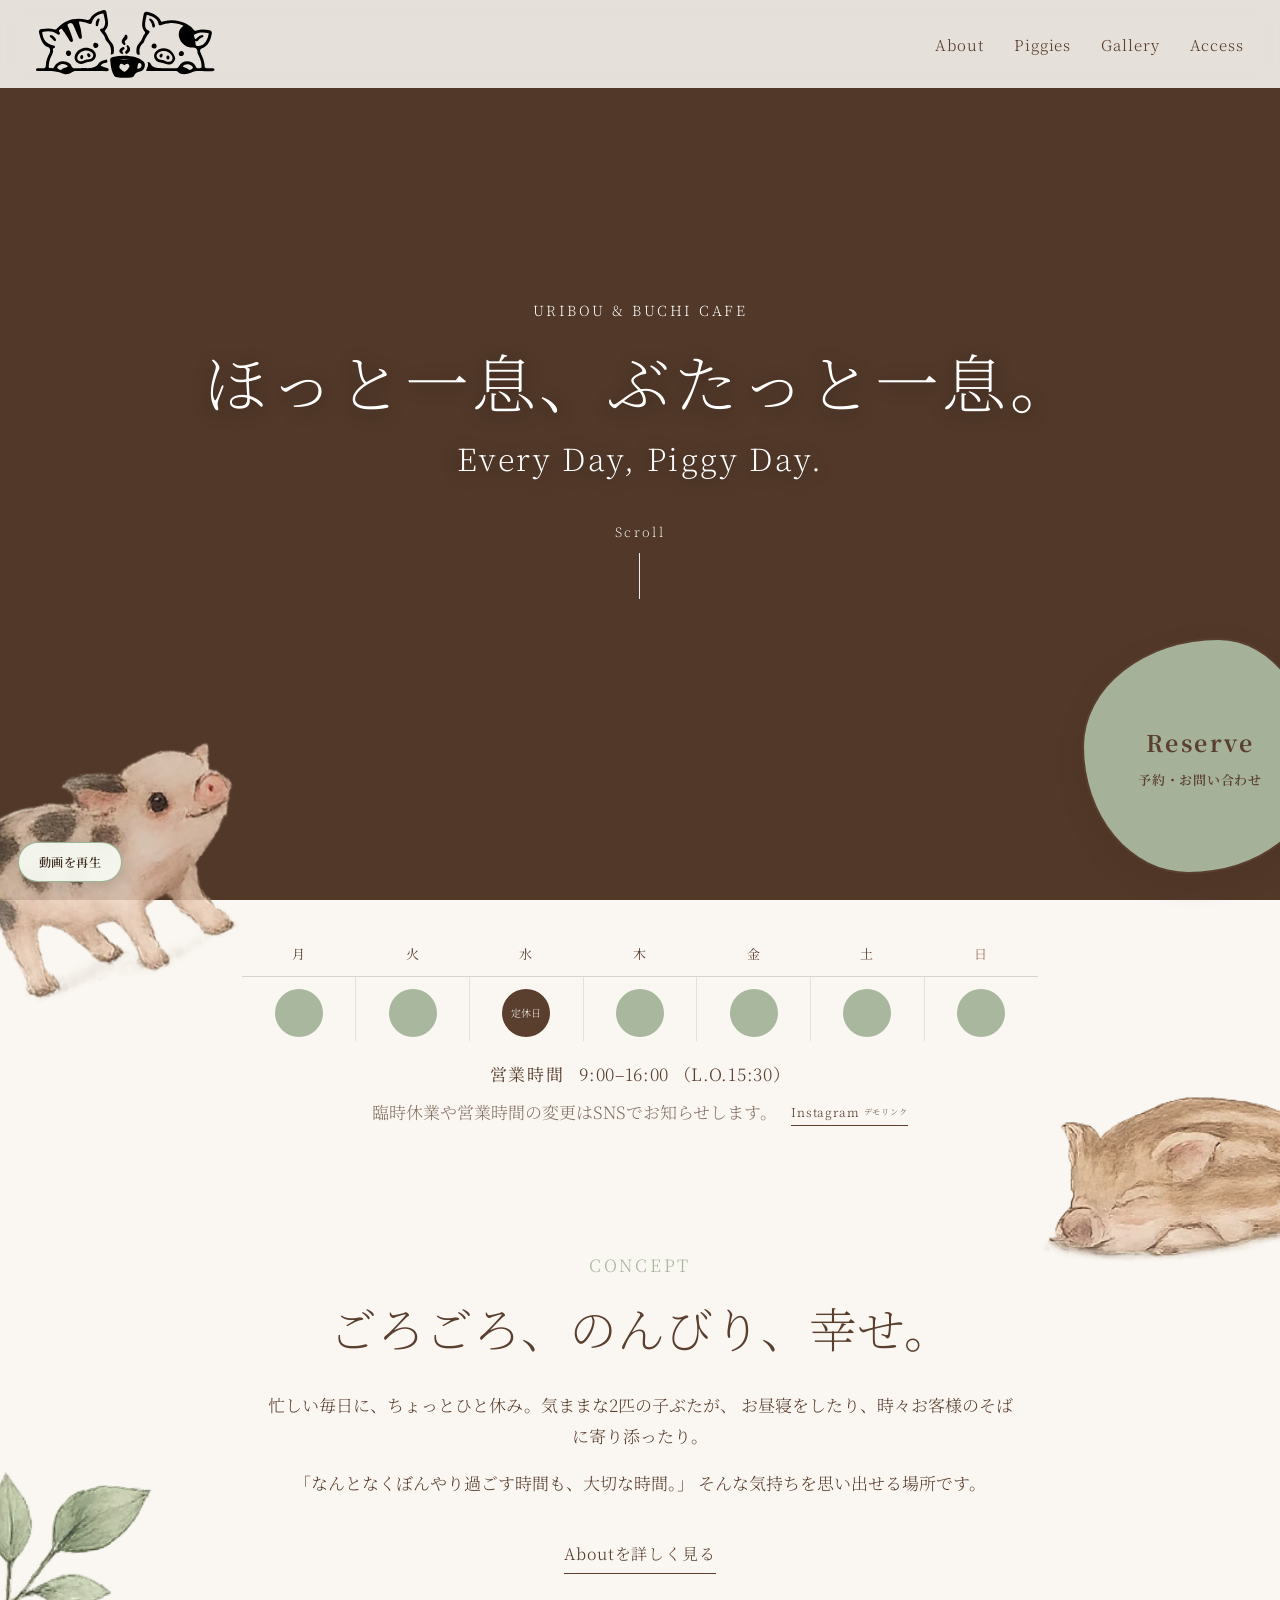
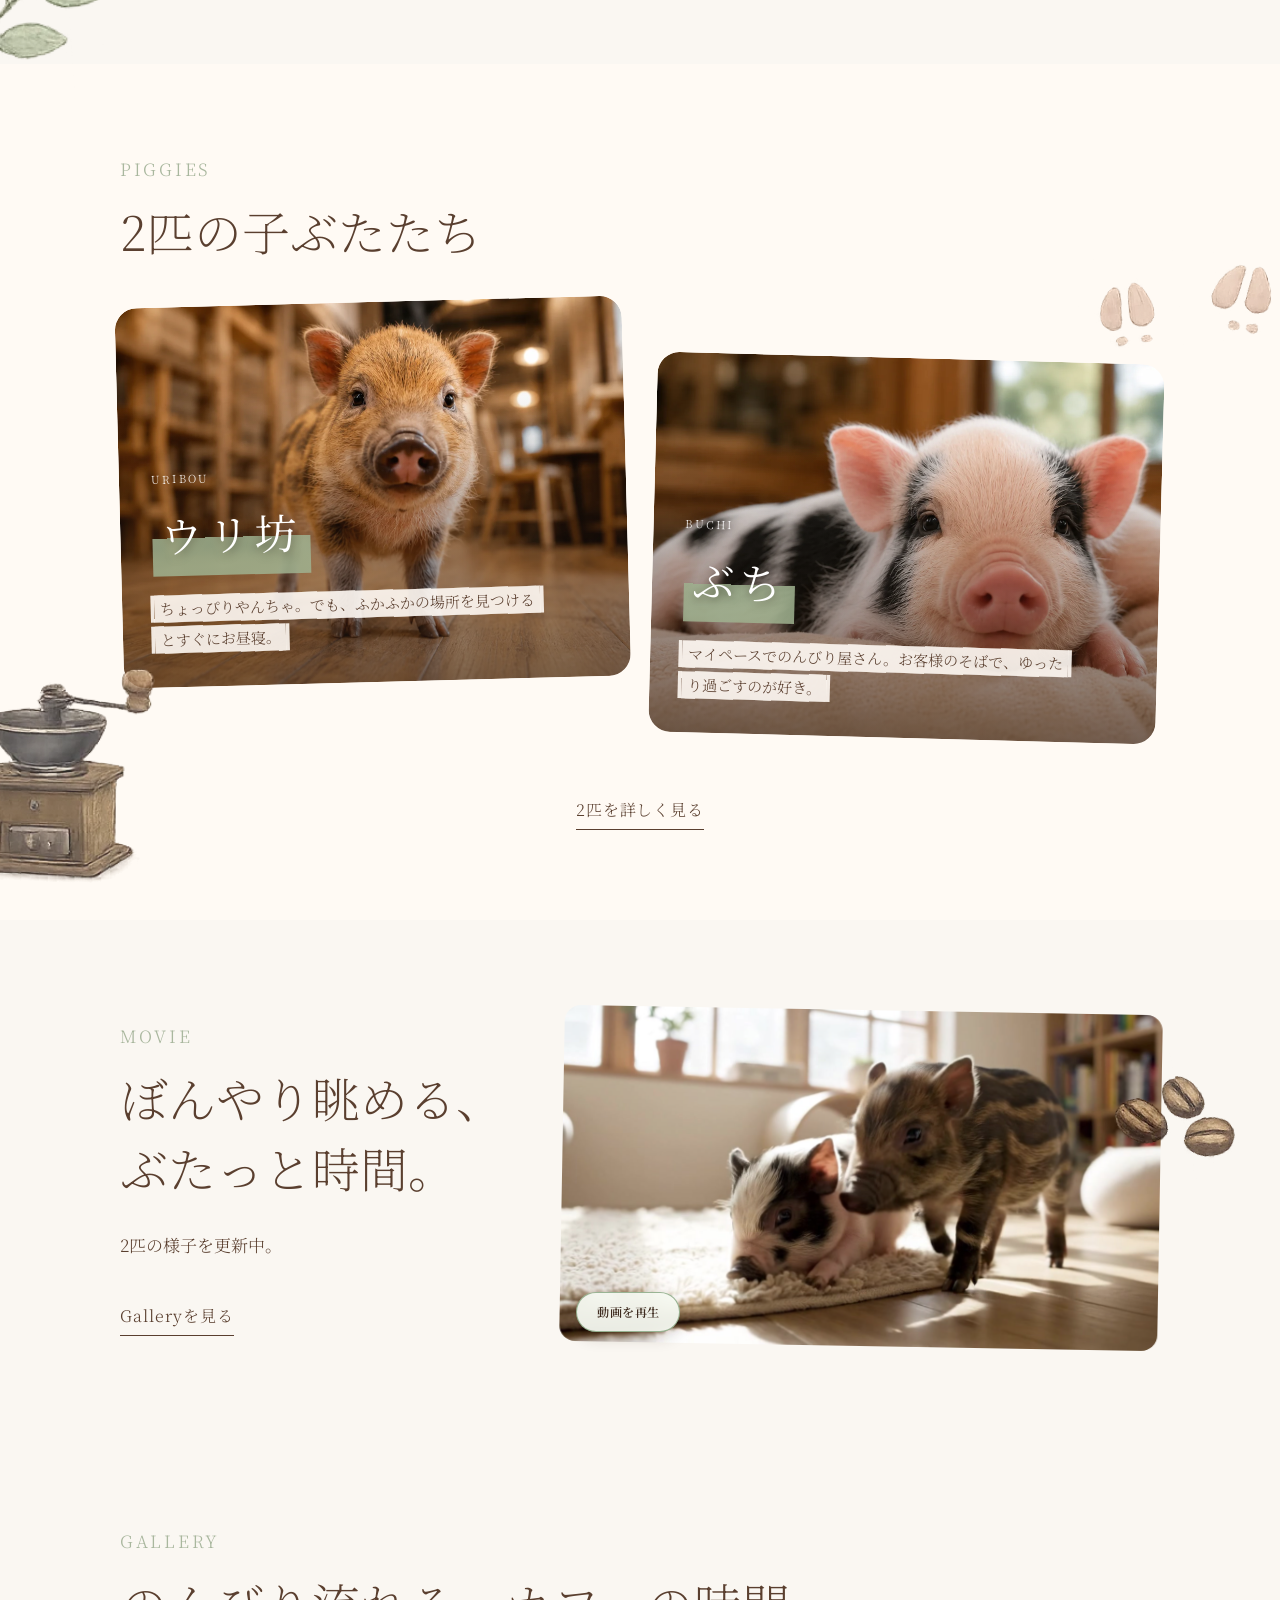
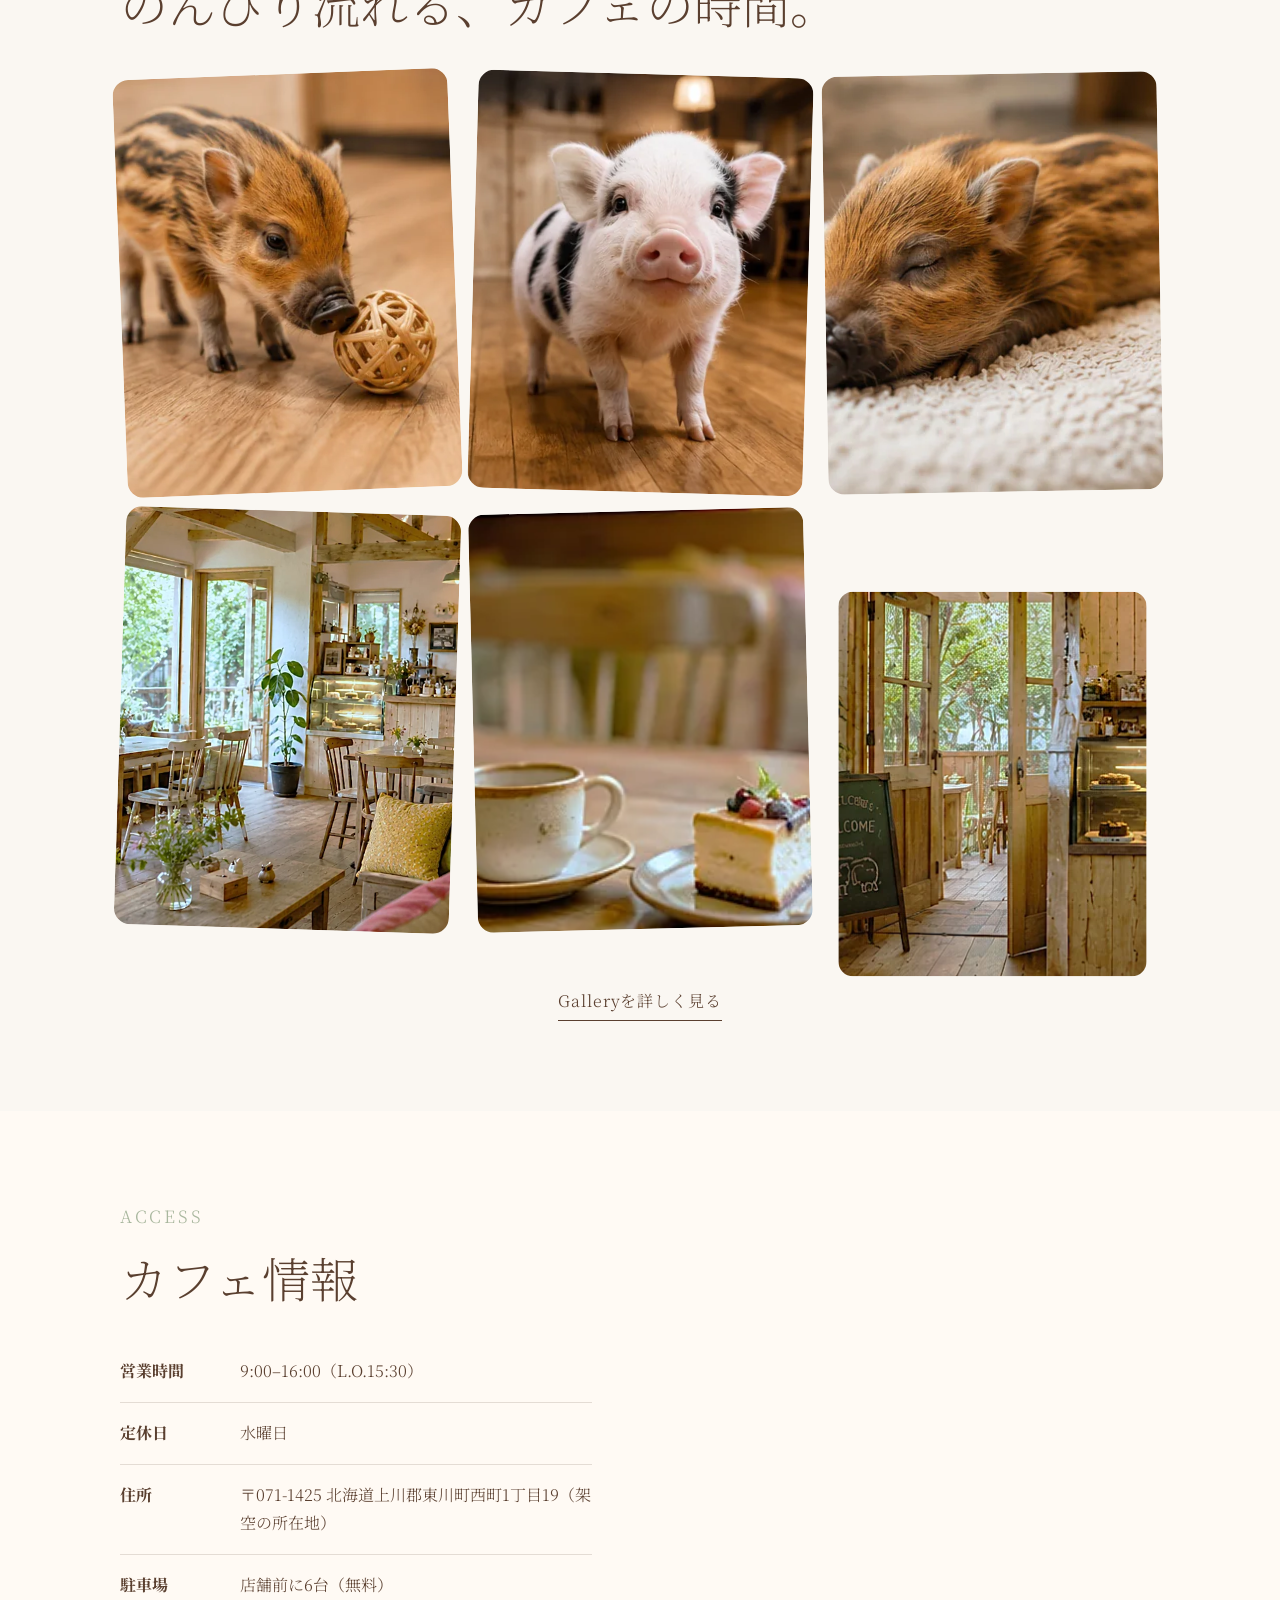
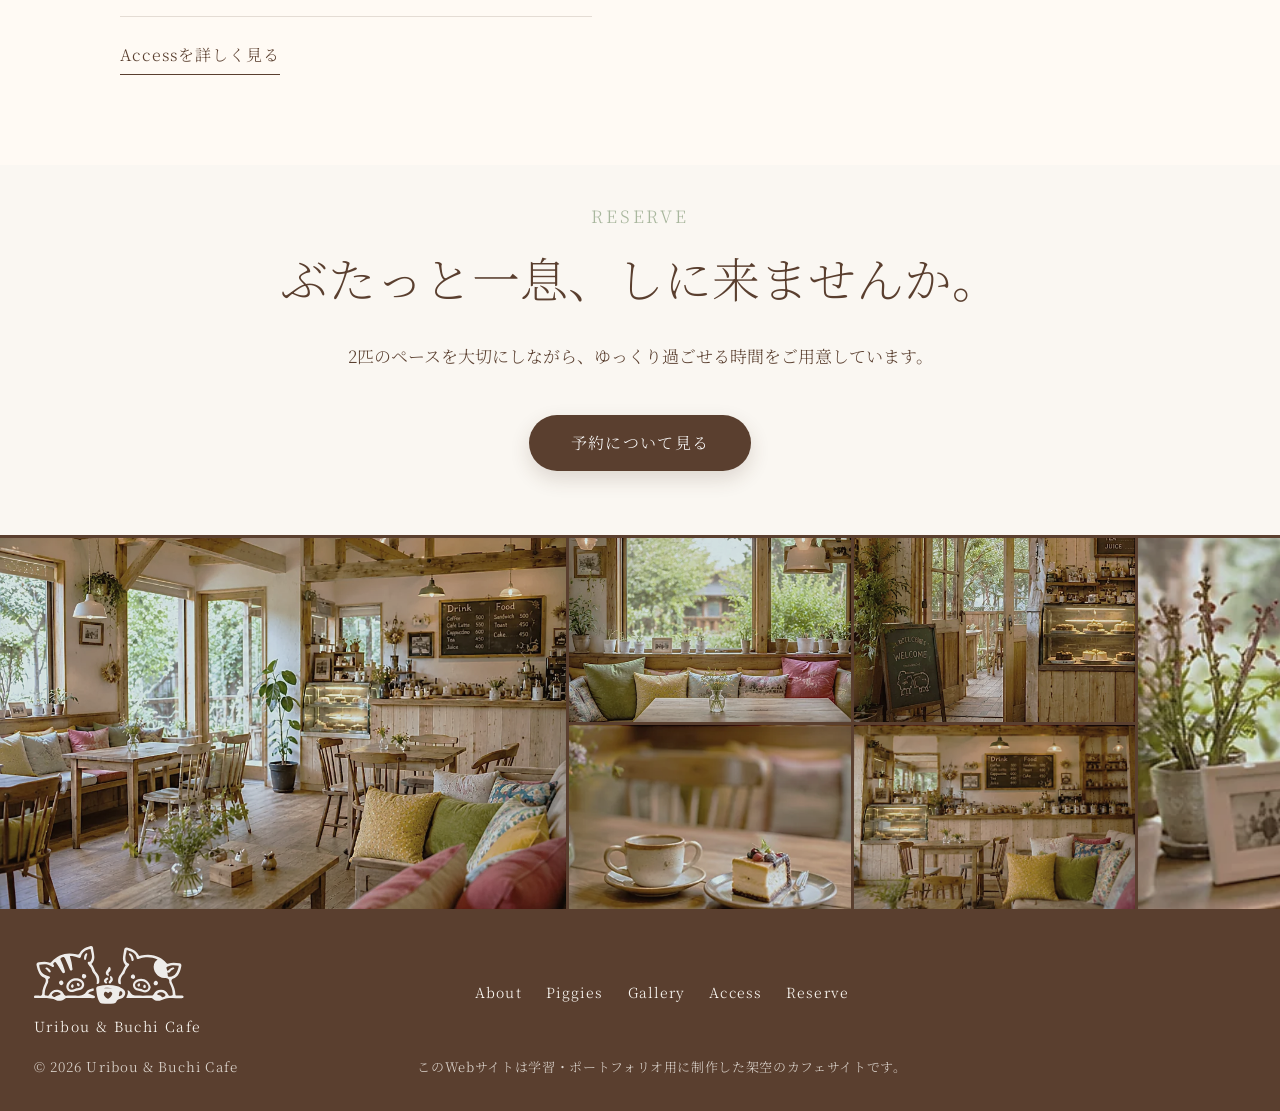
==== commit 39a27b55: "軽量化をした！ 70％くらい削減した。" ====
--- a/index.html
+++ b/index.html
@@ -4,8 +4,15 @@
 <head>
   <meta charset="utf-8">
   <meta name="viewport" content="width=device-width, initial-scale=1">
+  <meta name="theme-color" content="#f5efe5">
+  <link rel="icon" href="logo.svg" type="image/svg+xml">
   <meta name="description" content="学習・ポートフォリオ用に制作した、2匹の子ぶたとゆっくり過ごす架空のカフェサイトです。">
   <title>ウリ坊とぶちのカフェ</title>
+  <link rel="canonical" href="https://uchiyamayurina.github.io/Uribou-BuchiCafe/">
+  <meta property="og:title" content="ウリ坊とぶちのカフェ">
+  <meta property="og:description" content="2匹の子ぶたとゆっくり過ごす、架空のカフェサイトです。">
+  <meta property="og:type" content="website">
+  <meta property="og:locale" content="ja_JP">
 
   <!-- Google Fonts -->
   <link rel="preconnect" href="https://fonts.googleapis.com">
@@ -18,21 +25,32 @@
 </head>
 
 <body>
+  <a class="skip-link" href="#main-content">本文へ移動</a>
 
   <div class="page-illusts" aria-hidden="true">
 
-    <img class="float-illust illust01" src="img/ChatGPT_bg_01.png" alt="ぶち">
-    <img class="float-illust illust02" src="img/ChatGPT_bg_12.png" alt="ウリ坊">
-    <img class="float-illust illust03" src="img/ChatGPT_bg_17.png" alt="葉">
-    <img class="float-illust illust04" src="img/ChatGPT_bg _11.png" alt="足跡">
-    <img class="float-illust illust05" src="img/ChatGPT_bg _03.png" alt="コーヒーミル">
-    <img class="float-illust illust06" src="img/ChatGPT_bg _04.png" alt="コーヒー豆">
+    <img class="float-illust illust01" src="img/ChatGPT_bg_01.webp" alt="ぶち">
+    <img class="float-illust illust02" src="img/ChatGPT_bg_12.webp" alt="ウリ坊">
+    <img class="float-illust illust03" src="img/ChatGPT_bg_17.webp" alt="葉">
+    <img class="float-illust illust04" src="img/ChatGPT_bg _11.webp" alt="足跡">
+    <img class="float-illust illust05" src="img/ChatGPT_bg _03.webp" alt="コーヒーミル">
+    <img class="float-illust illust06" src="img/ChatGPT_bg _04.webp" alt="コーヒー豆">
 
   </div>
 
-  <div class="loading" aria-hidden="true">
-    <img src="loading.svg" alt="" aria-hidden="true">
+  <div class="loading" role="status">
+    <img src="loading.svg" alt="ウリ坊とぶちのローディングイラスト">
   </div>
+  <script>
+    (() => {
+      const loadingScreen = document.querySelector(".loading");
+      if (!loadingScreen) return;
+
+      const hideLoadingScreen = () => loadingScreen.classList.add("is-hidden");
+      window.setTimeout(hideLoadingScreen, 900);
+      window.addEventListener("load", () => window.setTimeout(hideLoadingScreen, 120), { once: true });
+    })();
+  </script>
   <header class="site-header">
     <a class="header-logo" href="index.html" aria-label="トップへ戻る">
       <img src="logo.svg" alt="ウリ坊とぶちのカフェ">
@@ -55,13 +73,14 @@
 
   <a class="floating-reserve" href="reserve.html#contact-form"><span>Reserve</span><small>予約・お問い合わせ</small></a>
 
-  <main>
+  <main id="main-content">
 
 
 
     <section class="hero">
-      <video class="hero-video" src="hero-pig.mp4" autoplay muted loop playsinline preload="auto"></video>
+      <video id="hero-pig-video" class="hero-video" src="hero-pig.mp4" autoplay muted loop playsinline preload="metadata" aria-hidden="true" tabindex="-1"></video>
       <div class="hero-overlay"></div>
+      <button class="video-motion-toggle hero-video-toggle" type="button" data-video="hero-pig-video" aria-controls="hero-pig-video">動画を停止</button>
 
       <div class="hero-copy">
         <p class="hero-label">Uribou & Buchi Cafe</p>
@@ -103,7 +122,7 @@
         <p class="calendar-hours"><strong>営業時間</strong> 9:00–16:00 <span>（L.O.15:30）</span></p>
         <div class="calendar-social">
           <p class="calendar-note">臨時休業や営業時間の変更はSNSでお知らせします。</p>
-          <a class="instagram-link" href="https://www.instagram.com/" target="_blank" rel="noopener noreferrer" aria-label="Instagramを開く（外部サイト）">Instagram</a>
+          <a class="instagram-link" href="https://www.instagram.com/" target="_blank" rel="noopener noreferrer" aria-label="Instagramを開く（外部サイト・デモリンク）" title="架空サイトのためInstagramトップへ移動します">Instagram <small>デモリンク</small></a>
         </div>
       </div>
     </section>
@@ -133,7 +152,7 @@
 
           <article class="piggy-card">
             <a class="piggy-visual" href="piggies.html">
-              <img class="piggy-photo" src="img/ChatGPT_profile01_04.png" alt="ウリ坊の写真">
+              <img class="piggy-photo" src="img/ChatGPT_profile01_04.webp" alt="ウリ坊の写真" loading="lazy" decoding="async">
 
               <div class="piggy-overlay">
                 <span class="piggy-label">URIBOU</span>
@@ -147,7 +166,7 @@
 
           <article class="piggy-card">
             <a class="piggy-visual" href="piggies.html">
-              <img class="piggy-photo" src="img/ChatGPT_profile01_02.png" alt="ぶちの写真">
+              <img class="piggy-photo" src="img/ChatGPT_profile01_02.webp" alt="ぶちの写真" loading="lazy" decoding="async">
 
               <div class="piggy-overlay">
                 <span class="piggy-label">BUCHI</span>
@@ -175,7 +194,10 @@
           <p>2匹の様子を更新中。</p>
           <a class="text-link" href="gallery.html">Galleryを見る</a>
         </div>
-        <video class="inline-video" src="piggy-movie.mp4" autoplay muted loop playsinline preload="auto"></video>
+        <div class="inline-video-frame">
+          <video id="top-piggy-video" class="inline-video" data-src="piggy-movie.mp4" autoplay muted loop playsinline preload="none" poster="buchi-photo.jpg" aria-label="ウリ坊とぶちが店内で過ごす動画">お使いのブラウザでは動画を再生できません。</video>
+          <button class="video-motion-toggle" type="button" data-video="top-piggy-video" aria-controls="top-piggy-video">動画を再生</button>
+        </div>
       </div>
     </section>
 
@@ -185,12 +207,12 @@
         <h2>のんびり流れる、カフェの時間。</h2>
 
         <div class="gallery-grid">
-          <img class="gallery-image" src="img/ChatGPT_profile_6.png" alt="木のボールで遊ぶウリ坊">
-          <img class="gallery-image" src="img/ChatGPT_profile_2.png" alt="店内でこちらを見つめるぶち">
-          <img class="gallery-image" src="img/ChatGPT_profile_5.png" alt="ふかふかのラグで眠るウリ坊">
-          <img class="gallery-image" src="img/ChatGPT_cafe_01.png" alt="木のぬくもりに包まれたカフェの店内">
-          <img class="gallery-image" src="img/ChatGPT_cafe_04.png" alt="木のテーブルに置かれたコーヒーとケーキ">
-          <img class="gallery-image" src="img/ChatGPT_cafe_05.png" alt="緑が見えるカフェの入口とショーケース">
+          <img class="gallery-image" src="img/ChatGPT_profile_6.webp" alt="木のボールで遊ぶウリ坊" loading="lazy" decoding="async">
+          <img class="gallery-image" src="img/ChatGPT_profile_2.webp" alt="店内でこちらを見つめるぶち" loading="lazy" decoding="async">
+          <img class="gallery-image" src="img/ChatGPT_profile_5.webp" alt="ふかふかのラグで眠るウリ坊" loading="lazy" decoding="async">
+          <img class="gallery-image" src="img/ChatGPT_cafe_01.webp" alt="木のぬくもりに包まれたカフェの店内" loading="lazy" decoding="async">
+          <img class="gallery-image" src="img/ChatGPT_cafe_04.webp" alt="木のテーブルに置かれたコーヒーとケーキ" loading="lazy" decoding="async">
+          <img class="gallery-image" src="img/ChatGPT_cafe_05.webp" alt="緑が見えるカフェの入口とショーケース" loading="lazy" decoding="async">
         </div>
 
         <div class="center">
@@ -207,7 +229,7 @@
           <dl class="info-list">
             <div>
               <dt>営業時間</dt>
-              <dd>9:00 - 16:00</dd>
+              <dd>9:00–16:00（L.O.15:30）</dd>
             </div>
             <div>
               <dt>定休日</dt>
@@ -215,7 +237,7 @@
             </div>
             <div>
               <dt>住所</dt>
-              <dd>〒071-1425 北海道上川郡東川町西町１丁目１９</dd>
+              <dd>〒071-1425 北海道上川郡東川町西町1丁目19（架空の所在地）</dd>
             </div>
             <div>
               <dt>駐車場</dt>
@@ -322,6 +344,8 @@
   </script>
 
   <script src="js/footer-gallery.js"></script>
+  <script src="js/video-lazy.js"></script>
+  <script src="js/site-ui.js"></script>
 </body>
 
 </html>
--- a/css/style.css
+++ b/css/style.css
@@ -439,13 +439,20 @@
   display: grid;
   place-items: center;
   background: var(--ivory);
-  animation: loadingFadeOut .7s ease 1s forwards;
+  animation: loadingFadeOut .45s ease .35s forwards;
 }
 
 .loading img {
   display: block;
   max-width: none;
   max-height: none;
+}
+
+.loading.is-hidden {
+  opacity: 0;
+  visibility: hidden;
+  pointer-events: none;
+  animation: none !important;
 }
 
 @keyframes loadingFadeOut {
@@ -1449,37 +1456,37 @@
 .footer-photo-01 {
   grid-column: 1 / span 3;
   grid-row: 1 / span 2;
-  background-image: url("../img/ChatGPT_cafe_01.png");
+  background-image: url("../img/ChatGPT_cafe_01.webp");
 }
 
 .footer-photo-06 {
   grid-column: 4 / span 4;
   grid-row: 1 / span 2;
-  background-image: url("../img/ChatGPT_cafe_06.png");
+  background-image: url("../img/ChatGPT_cafe_06.webp");
 }
 
 .footer-photo-03 {
   grid-column: 8 / span 2;
   grid-row: 1;
-  background-image: url("../img/ChatGPT_cafe_03.png");
+  background-image: url("../img/ChatGPT_cafe_03.webp");
 }
 
 .footer-photo-04 {
   grid-column: 10 / span 3;
   grid-row: 1;
-  background-image: url("../img/ChatGPT_cafe_04.png");
+  background-image: url("../img/ChatGPT_cafe_04.webp");
 }
 
 .footer-photo-05 {
   grid-column: 8 / span 3;
   grid-row: 2;
-  background-image: url("../img/ChatGPT_cafe_05.png");
+  background-image: url("../img/ChatGPT_cafe_05.webp");
 }
 
 .footer-photo-07 {
   grid-column: 11 / span 2;
   grid-row: 2;
-  background-image: url("../img/ChatGPT_cafe_07.png");
+  background-image: url("../img/ChatGPT_cafe_07.webp");
 }
 
 .site-footer {
@@ -3407,3 +3414,269 @@
     font-size: 8px;
   }
 }
+
+/* Final loading and motion timing
+----------------------------------- */
+.piggy-card.is-visible {
+  transition-duration: 1.05s;
+}
+
+.piggy-card:nth-child(2).is-visible {
+  transition-delay: .15s;
+}
+
+.piggy-card.is-visible .piggy-label,
+.piggy-card.is-visible .piggy-overlay h3 {
+  transition-delay: .48s;
+}
+
+.piggy-card.is-visible .piggy-overlay p {
+  transition-delay: .78s;
+}
+
+.about-section .section-inner,
+.reserve-section .section-inner {
+  transition-duration: .95s;
+  transition-delay: .18s;
+}
+
+.movie-section .movie-grid > div,
+.movie-section .inline-video {
+  transition-duration: .95s;
+}
+
+.access-footstep {
+  transition-duration: .75s, .95s;
+}
+
+/* =========================================================
+   Final delivery accessibility and usability layer
+   ========================================================= */
+.skip-link {
+  position: fixed;
+  top: 10px;
+  left: 12px;
+  z-index: 2000;
+  padding: 10px 16px;
+  border: 2px solid #6f4b35;
+  border-radius: 999px;
+  color: #3f2c20;
+  background: #fffdf8;
+  font-size: 0.9rem;
+  font-weight: 600;
+  text-decoration: none;
+  transform: translateY(-160%);
+  transition: transform 0.2s ease;
+}
+
+.skip-link:focus {
+  transform: translateY(0);
+}
+
+:where(a, button, input, select, textarea, summary, [tabindex]):focus-visible {
+  outline: 3px solid #789c72;
+  outline-offset: 4px;
+}
+
+.site-nav a[aria-current="page"],
+.footer-nav a[aria-current="page"] {
+  color: #5f7f59;
+  font-weight: 600;
+  text-decoration: underline;
+  text-decoration-thickness: 2px;
+  text-underline-offset: 0.35em;
+}
+
+.reservation-rule {
+  margin: 12px 0 22px;
+  padding-left: 14px;
+  border-left: 3px solid #8ca786;
+  color: #59483c;
+  line-height: 1.8;
+}
+
+.conditional-label {
+  display: inline-block;
+  margin-left: 0.35em;
+  color: #6c7f66;
+  font-size: 0.72em;
+  font-weight: 600;
+}
+
+.instagram-link small {
+  margin-left: 0.4em;
+  font-size: 0.68em;
+  font-weight: 500;
+  opacity: 0.72;
+}
+
+.about-reserve-invitation {
+  padding-bottom: 18px;
+  text-align: center;
+}
+
+.about-reserve-invitation h2 {
+  margin: 8px 0 18px;
+  color: var(--brown);
+  font-size: clamp(1.8rem, 4vw, 2.7rem);
+  line-height: 1.45;
+}
+
+.about-reserve-invitation > .section-inner > p:last-of-type {
+  line-height: 2;
+}
+
+.about-reserve-cta {
+  padding-top: 18px;
+}
+
+.reserve-form-hero {
+  padding-bottom: 30px;
+}
+
+@media (max-width: 600px) {
+  .about-reserve-invitation {
+    padding-bottom: 8px;
+  }
+
+  .about-reserve-cta {
+    padding-top: 8px;
+  }
+}
+
+.inline-video-frame,
+.featured-movie {
+  position: relative;
+}
+
+.inline-video-frame {
+  line-height: 0;
+}
+
+.inline-video-frame .inline-video {
+  display: block;
+  opacity: 1;
+  transform: none;
+  transition: none;
+}
+
+.movie-section .inline-video-frame {
+  opacity: 0;
+  transform: translateX(54px) scale(.9) rotate(2deg);
+  transition:
+    opacity .95s ease,
+    transform .95s cubic-bezier(.22, 1, .36, 1);
+}
+
+.movie-section.is-revealed .inline-video-frame {
+  opacity: 1;
+  transform: none;
+}
+
+.video-motion-toggle {
+  position: absolute;
+  left: 14px;
+  bottom: 14px;
+  z-index: 6;
+  min-width: 104px;
+  min-height: 40px;
+  padding: 8px 14px;
+  border: 1px solid rgba(255, 255, 255, .62);
+  border-radius: 999px;
+  color: #fffdf8;
+  background: rgba(74, 53, 38, .78);
+  box-shadow: 0 5px 16px rgba(43, 29, 21, .2);
+  font: inherit;
+  font-size: .76rem;
+  font-weight: 600;
+  letter-spacing: .04em;
+  line-height: 1.2;
+  cursor: pointer;
+  backdrop-filter: blur(7px);
+}
+
+.video-motion-toggle:hover,
+.video-motion-toggle:focus-visible,
+.video-motion-toggle[aria-pressed="false"] {
+  color: #3f2c20;
+  background: rgba(246, 249, 242, .94);
+  border-color: rgba(120, 156, 114, .72);
+}
+
+.hero-video-toggle {
+  left: 18px;
+  bottom: 18px;
+}
+
+@media (max-width: 600px) {
+  .video-motion-toggle {
+    left: 10px;
+    bottom: 10px;
+    min-width: 92px;
+    min-height: 36px;
+    padding: 7px 11px;
+    font-size: .7rem;
+  }
+}
+
+/* =========================================================
+   Z-order only: media < decoration < text and controls
+   Position, size, opacity and motion are intentionally unchanged.
+   ========================================================= */
+.page-illusts {
+  z-index: 5;
+}
+
+main :where(img, video, iframe) {
+  position: relative;
+  z-index: 4;
+}
+
+.hero-video {
+  position: absolute;
+}
+
+main :where(h1, h2, h3, p, a, button, table, form, summary, label, input, select, textarea) {
+  position: relative;
+  z-index: 6;
+}
+
+.hero-copy,
+.movie-grid > :first-child,
+.gallery-section .section-kicker,
+.gallery-section h2,
+.gallery-section .center,
+.access-section .access-grid > :first-child {
+  position: relative;
+  z-index: 6;
+}
+
+.movie-section .inline-video-frame,
+.gallery-section .gallery-image,
+.access-section .access-grid > :last-child {
+  position: relative;
+  z-index: 4;
+}
+
+.piggy-overlay,
+.video-motion-toggle {
+  z-index: 6;
+}
+
+.access-page .access-section .section-inner {
+  z-index: auto;
+}
+
+.access-page .access-footprint-trail {
+  z-index: 5;
+}
+
+.access-page .access-grid > :first-child {
+  position: relative;
+  z-index: 6;
+}
+
+.access-page .access-grid > :last-child {
+  position: relative;
+  z-index: 4;
+}
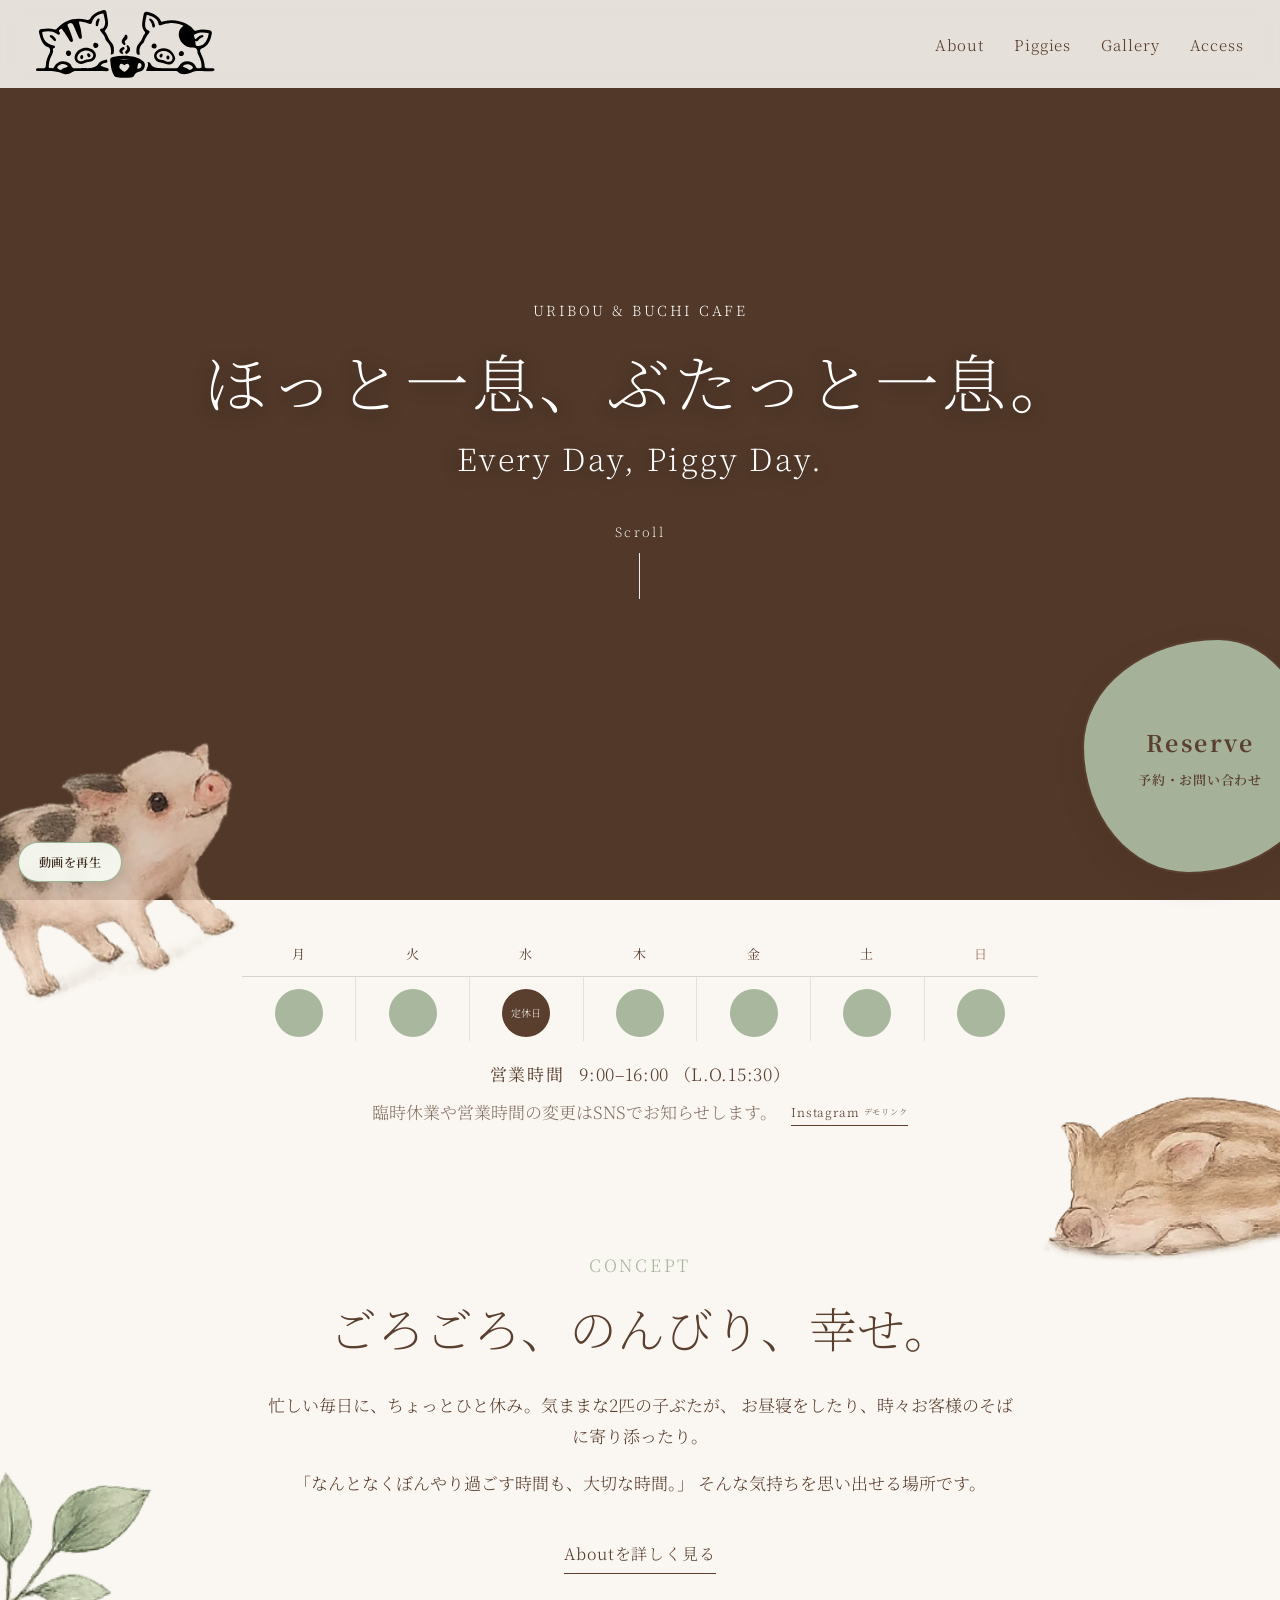
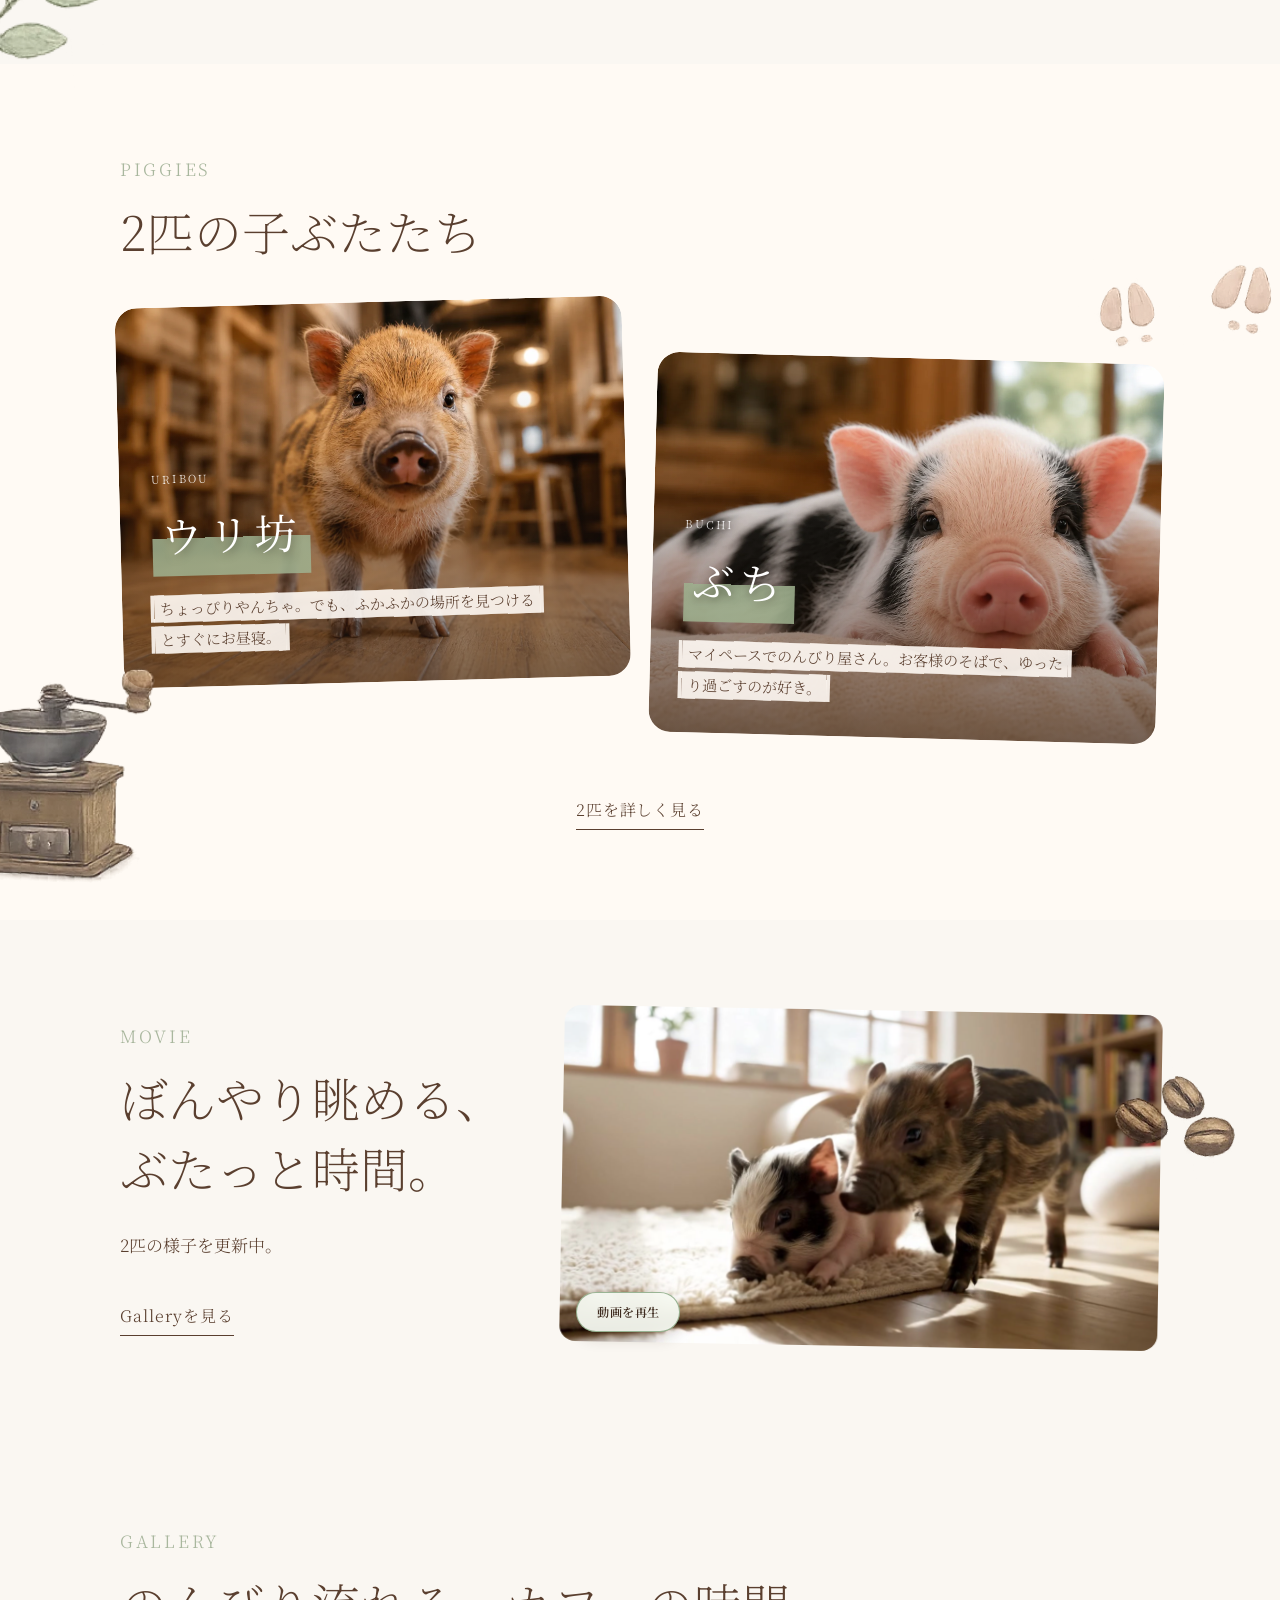
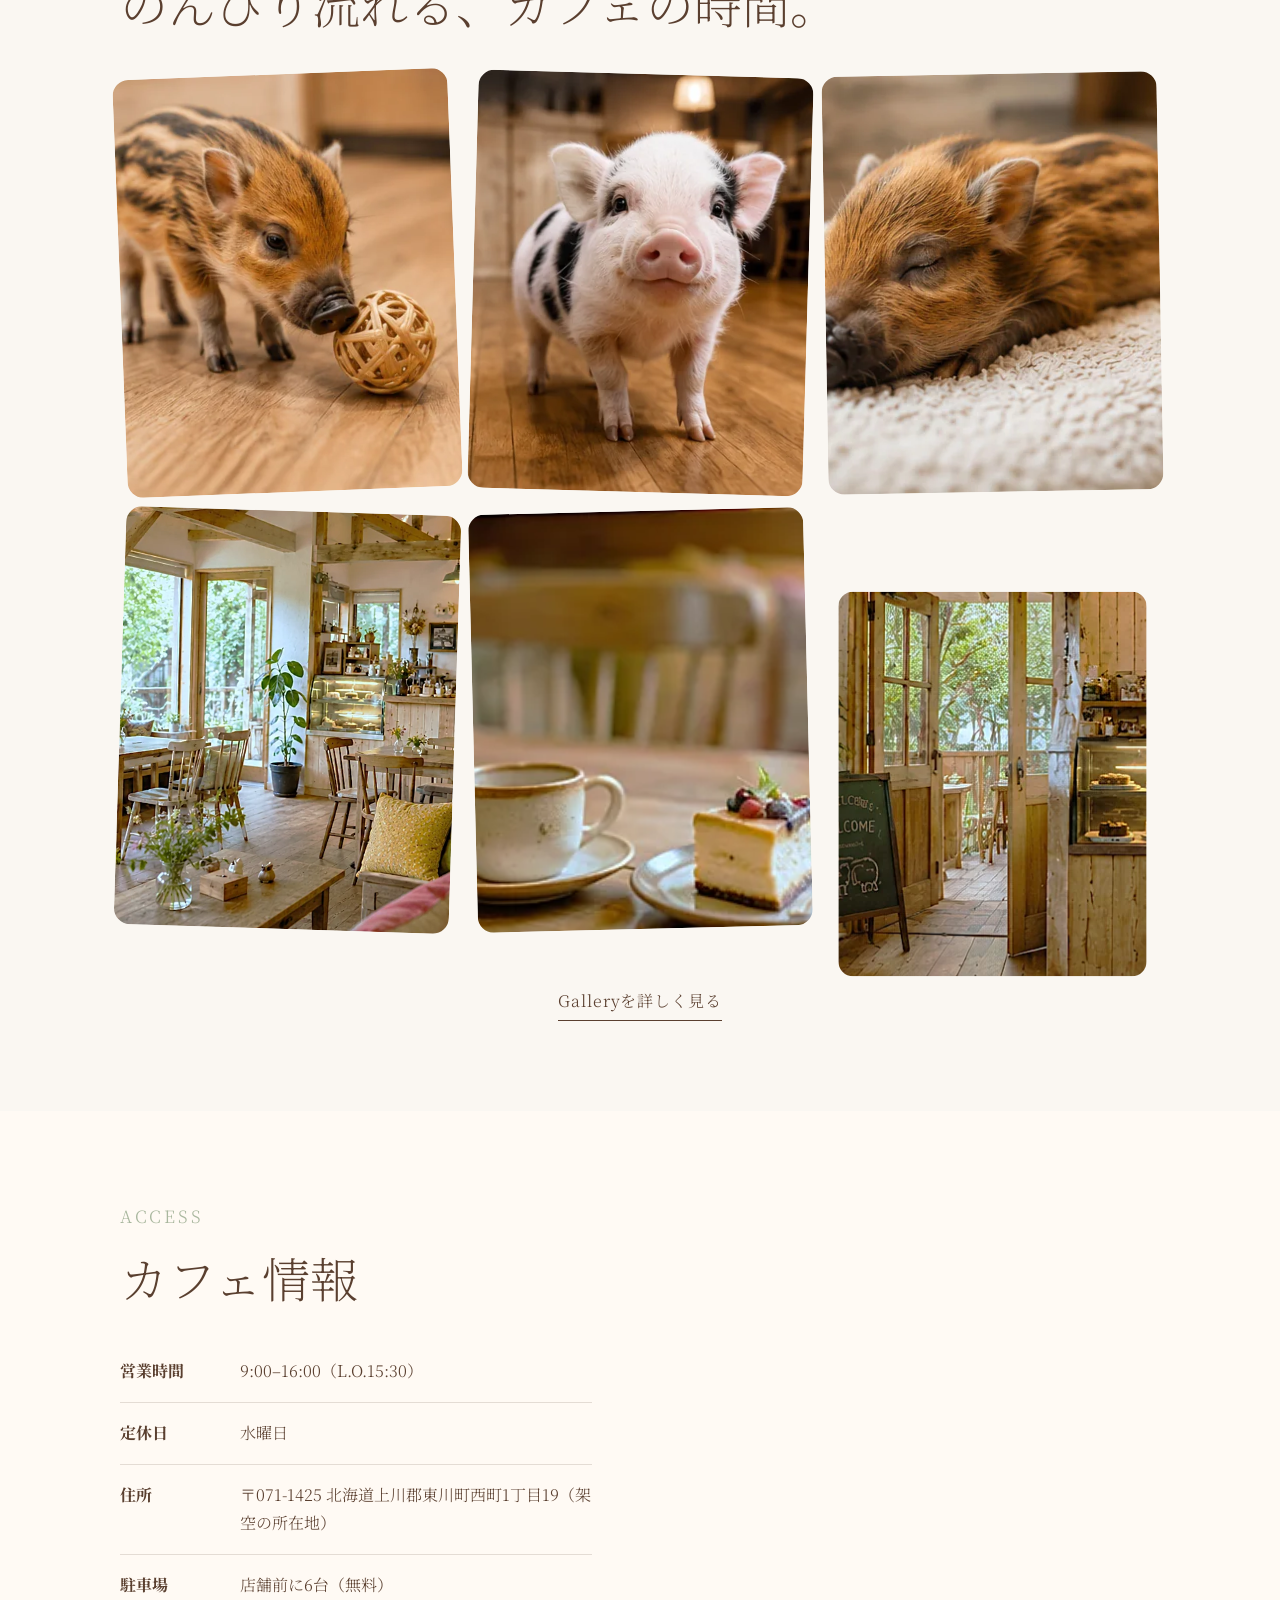
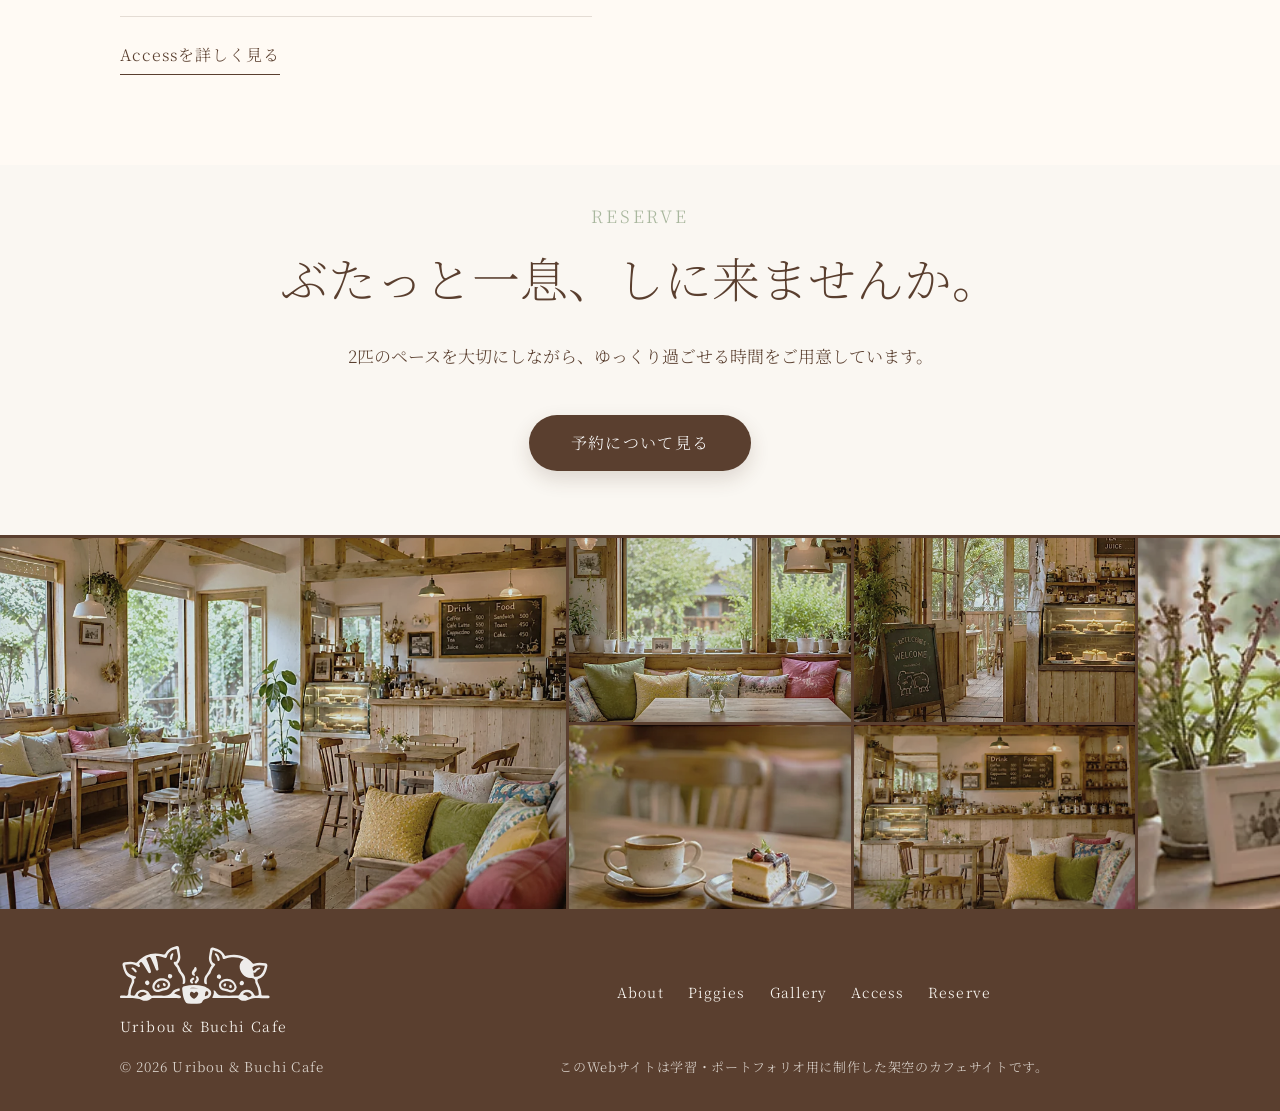
==== commit 725aef30: "v30：レスポンシブ表示とフッターを調整 - Reserveページの固定Reserveボタンを削除 - FAQにグリーンの装飾を追加 - TOPの文字と営業時間を背景イラストより前面に調整 - " ====
--- a/index.html
+++ b/index.html
@@ -24,7 +24,7 @@
 
 </head>
 
-<body>
+<body class="home-page">
   <a class="skip-link" href="#main-content">本文へ移動</a>
 
   <div class="page-illusts" aria-hidden="true">
--- a/css/style.css
+++ b/css/style.css
@@ -3680,3 +3680,286 @@
   position: relative;
   z-index: 4;
 }
+
+/* =========================================================
+   v28: Reserve FAQ and TOP text protection
+   Decorative illustration positions, sizes and opacity stay unchanged.
+   ========================================================= */
+
+/* The Reserve page is already the destination, so it has no floating
+   Reserve shortcut. Other pages keep the existing shortcut. */
+
+/* Give the FAQ the site's familiar sage-green tone without changing
+   its content or open/close behavior. */
+.faq-section {
+  background:
+    linear-gradient(
+      180deg,
+      #fffaf4 0%,
+      rgba(169, 183, 158, .16) 34%,
+      rgba(169, 183, 158, .1) 74%,
+      #fffaf4 100%
+    );
+}
+
+.faq-list {
+  display: grid;
+  gap: 14px;
+}
+
+.faq-item,
+.faq-item:first-child {
+  padding: 0;
+  overflow: hidden;
+  border: 1px solid rgba(132, 153, 122, .42);
+  border-radius: 18px;
+  background: rgba(255, 255, 255, .72);
+  box-shadow: 0 10px 28px rgba(90, 63, 47, .06);
+}
+
+.faq-question {
+  position: relative;
+  display: flex;
+  min-height: 68px;
+  align-items: center;
+  gap: 14px;
+  padding: 18px 58px 18px 20px;
+  color: var(--brown);
+  cursor: pointer;
+  list-style: none;
+  text-align: left;
+}
+
+.faq-question::-webkit-details-marker {
+  display: none;
+}
+
+.faq-question::before {
+  content: "Q";
+  display: grid;
+  flex: 0 0 34px;
+  width: 34px;
+  height: 34px;
+  place-items: center;
+  border-radius: 50%;
+  color: var(--white);
+  background: var(--sage);
+  font-size: 14px;
+  letter-spacing: .06em;
+}
+
+.faq-question::after {
+  content: "+";
+  position: absolute;
+  top: 50%;
+  right: 22px;
+  color: var(--sage);
+  font-size: 26px;
+  font-weight: 200;
+  line-height: 1;
+  transform: translateY(-50%);
+  transition: transform .25s ease;
+}
+
+.faq-item[open] .faq-question::after {
+  transform: translateY(-50%) rotate(45deg);
+}
+
+.faq-answer {
+  margin: 0 20px 20px 68px;
+  padding: 16px 18px;
+  border-left: 3px solid var(--sage);
+  border-radius: 0 12px 12px 0;
+  color: var(--brown-soft);
+  background: rgba(169, 183, 158, .11);
+  text-align: left;
+}
+
+.faq-answer p {
+  margin: 0;
+}
+
+/* Motion effects create their own front/back layers. Raise the TOP text
+   groups above the decorative illustrations without moving the art. */
+.home-page .hero-copy,
+.home-page .about-section .section-inner,
+.home-page .reserve-section .section-inner,
+.home-page .movie-grid > :first-child,
+.home-page .access-grid > :first-child {
+  position: relative;
+  z-index: 6;
+}
+
+/* On a narrower window, wrap text earlier so side illustrations have
+   breathing room. The mobile layout keeps a comfortable reading width. */
+@media (max-width: 1050px) {
+  .home-page .hero-copy,
+  .home-page .about-section .section-inner,
+  .home-page .reserve-section .section-inner {
+    width: min(680px, calc(100% - 96px));
+    margin-inline: auto;
+  }
+}
+
+@media (max-width: 600px) {
+  .home-page .hero-copy,
+  .home-page .about-section .section-inner,
+  .home-page .reserve-section .section-inner {
+    width: calc(100% - 40px);
+  }
+
+  .faq-question {
+    min-height: 62px;
+    padding: 15px 48px 15px 16px;
+  }
+
+  .faq-question::before {
+    flex-basis: 30px;
+    width: 30px;
+    height: 30px;
+  }
+
+  .faq-question::after {
+    right: 17px;
+  }
+
+.faq-answer {
+    margin: 0 14px 16px;
+    padding: 14px 16px;
+  }
+}
+
+/* =========================================================
+   v29: Calendar layer, balanced footer, floating Reserve lift
+   ========================================================= */
+
+/* The weekly opening-hours content stays in front of the TOP decoration. */
+.home-page .calendar-inner {
+  position: relative;
+  z-index: 6;
+}
+
+/* The old layout reserved a large area only on the footer's right side.
+   The button now moves itself, so the footer can use equal side padding. */
+.site-footer {
+  padding-right: 34px;
+  padding-left: 34px;
+}
+
+.footer-inner {
+  margin-right: auto;
+  margin-left: auto;
+}
+
+.footer-nav,
+.footer-note {
+  transform: none;
+}
+
+/* JavaScript updates --floating-reserve-lift while the footer is visible. */
+.floating-reserve {
+  --floating-reserve-bottom: 26px;
+  --floating-reserve-lift: 0px;
+  bottom: calc(var(--floating-reserve-bottom) + var(--floating-reserve-lift));
+  transition:
+    bottom .42s cubic-bezier(.22, 1, .36, 1),
+    color .3s ease,
+    background-color .3s ease,
+    border-color .3s ease,
+    box-shadow .3s ease;
+  will-change: bottom;
+}
+
+@media (max-width: 768px) {
+  .site-footer {
+    padding-right: 20px;
+    padding-bottom: 28px;
+    padding-left: 20px;
+  }
+
+  .floating-reserve {
+    --floating-reserve-bottom: 14px;
+  }
+}
+
+@media (prefers-reduced-motion: reduce) {
+  .floating-reserve {
+    transition: none;
+  }
+}
+
+/* =========================================================
+   v30: Access responsive fit and centered narrow footer
+   ========================================================= */
+
+/* Switch Access to one column before the two-column layout becomes
+   cramped. Keep both the information list and map inside the window. */
+@media (max-width: 1050px) {
+  .access-page .access-grid {
+    grid-template-columns: minmax(0, 1fr);
+    width: min(760px, 100%);
+    gap: 34px;
+  }
+
+  .access-page .access-grid > div,
+  .access-page .info-list,
+  .access-page .map-embed,
+  .access-page .map-embed iframe {
+    width: 100%;
+    max-width: 100%;
+    min-width: 0;
+  }
+
+  /* A vertical entrance avoids temporary clipping at the right edge. */
+  .access-page .access-section .access-grid > div:first-child,
+  .access-page .access-section .access-grid > div:last-child {
+    transform: translateY(30px);
+  }
+
+  .access-page .access-section.is-revealed .access-grid > div:first-child,
+  .access-page .access-section.is-revealed .access-grid > div:last-child {
+    transform: none;
+  }
+
+  /* At narrower widths, use one centered footer column. */
+  .footer-inner {
+    grid-template-columns: minmax(0, 1fr);
+    justify-items: center;
+    gap: 16px;
+    text-align: center;
+  }
+
+  .footer-brand,
+  .footer-nav,
+  .footer-note,
+  .site-footer small {
+    grid-column: 1;
+    grid-row: auto;
+    justify-self: center;
+  }
+
+  .footer-brand {
+    justify-items: center;
+  }
+
+  .footer-nav {
+    justify-content: center;
+  }
+
+  .footer-note {
+    margin-right: auto;
+    margin-left: auto;
+    text-align: center;
+  }
+}
+
+@media (max-width: 480px) {
+  .access-page .info-list div {
+    grid-template-columns: minmax(0, 1fr);
+    gap: 6px;
+  }
+
+  .access-page .info-list dd {
+    overflow-wrap: anywhere;
+  }
+}
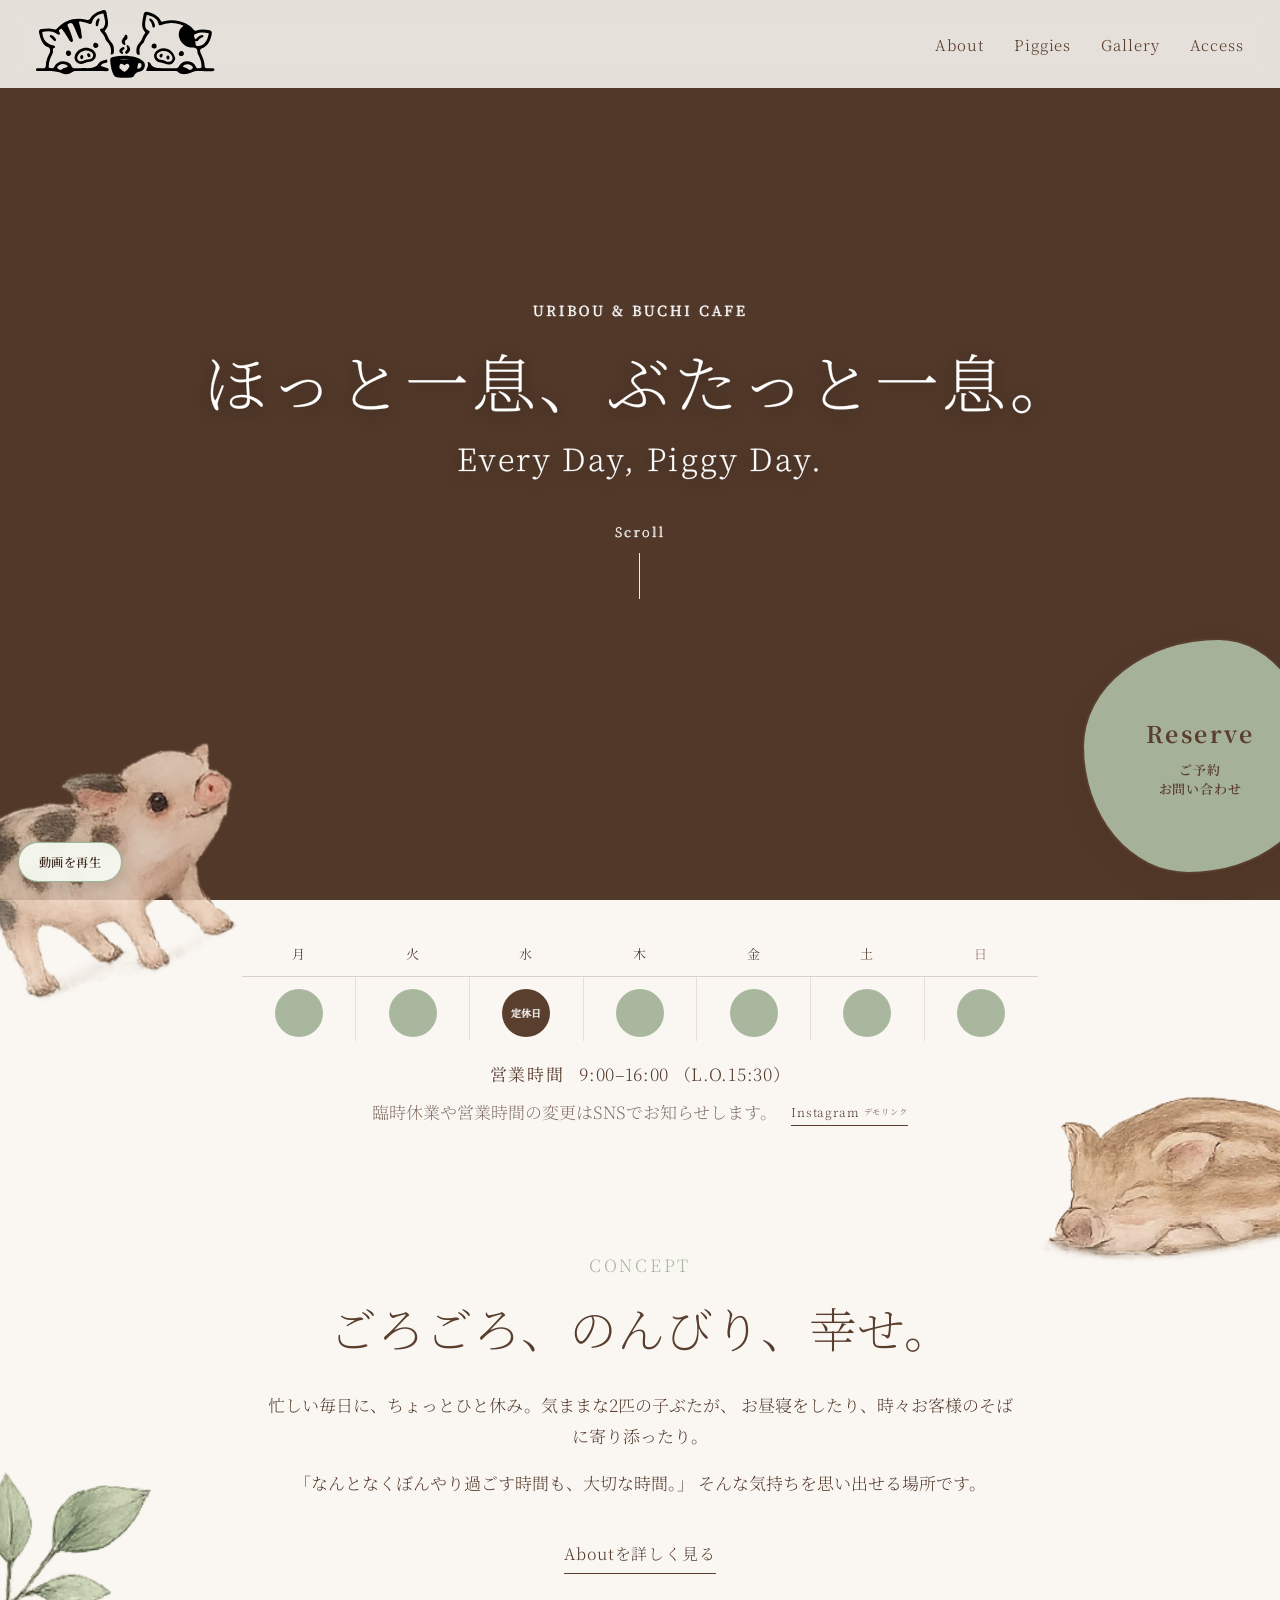
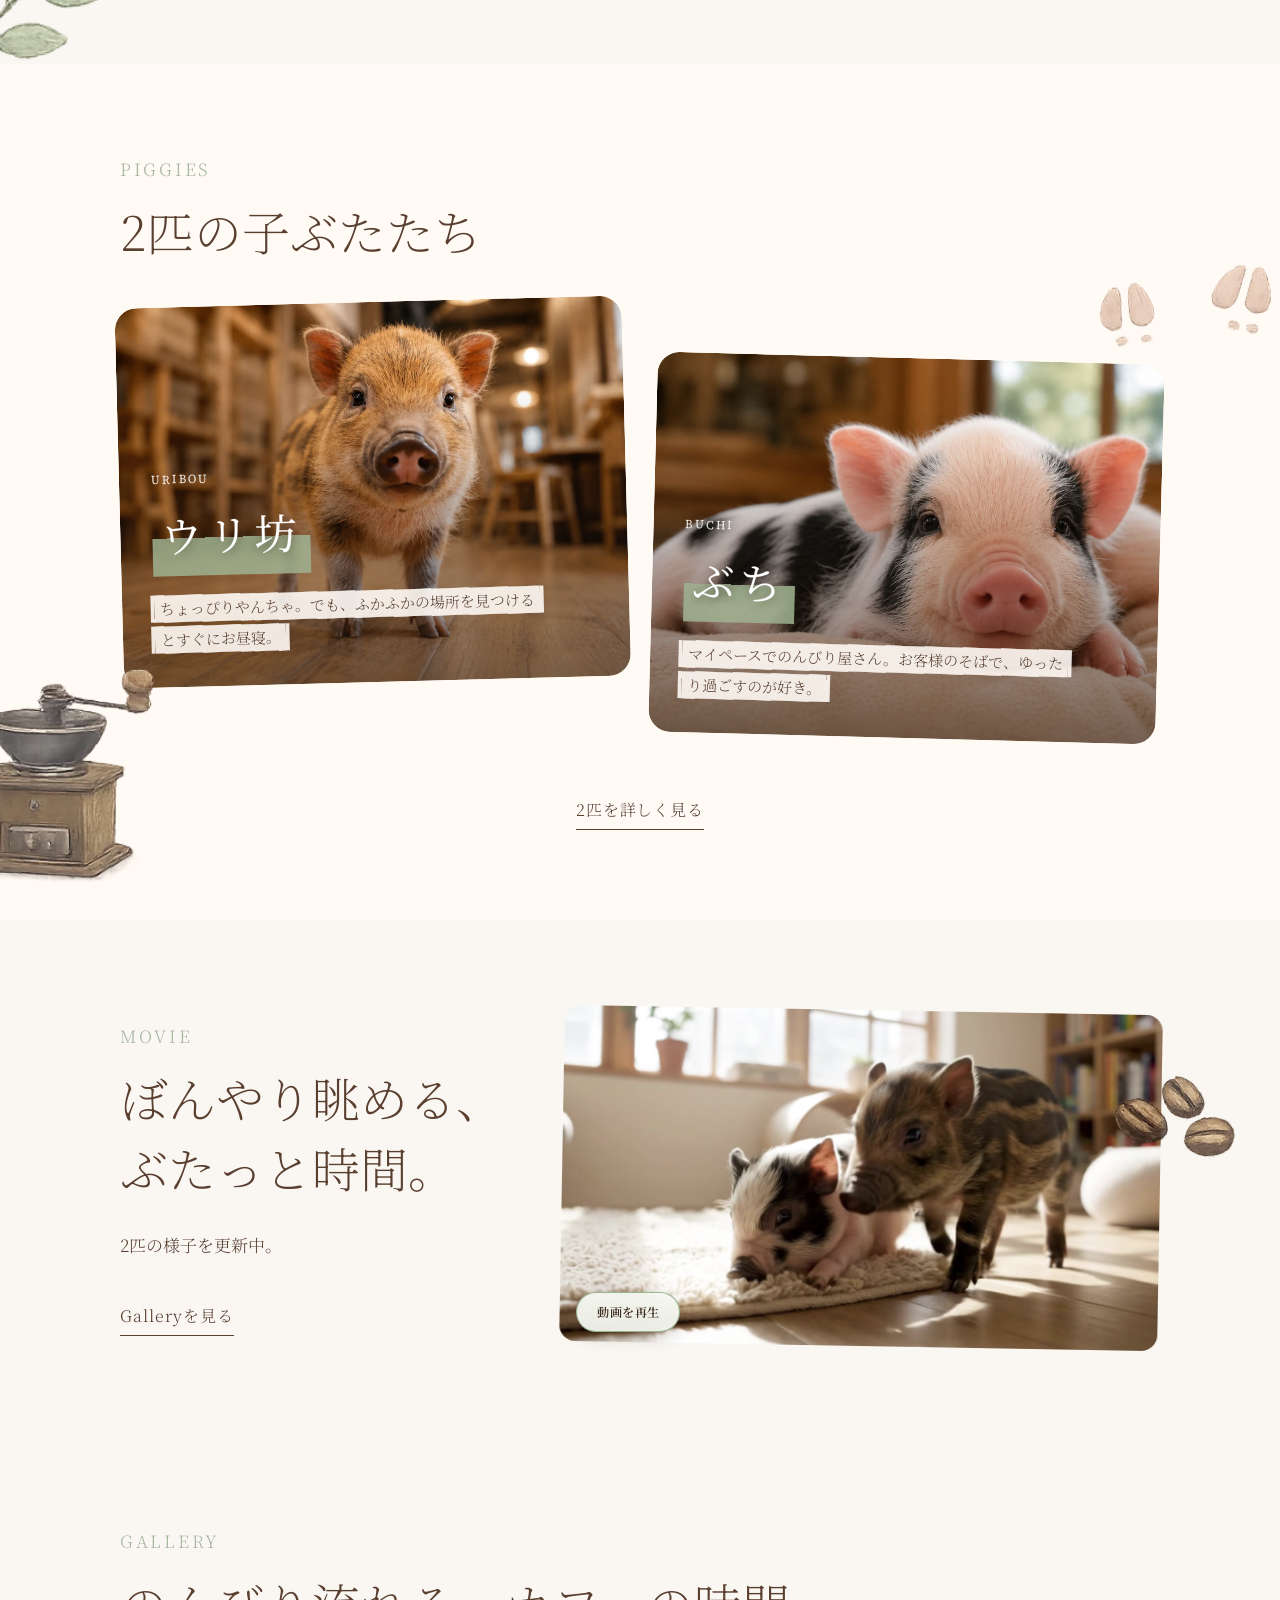
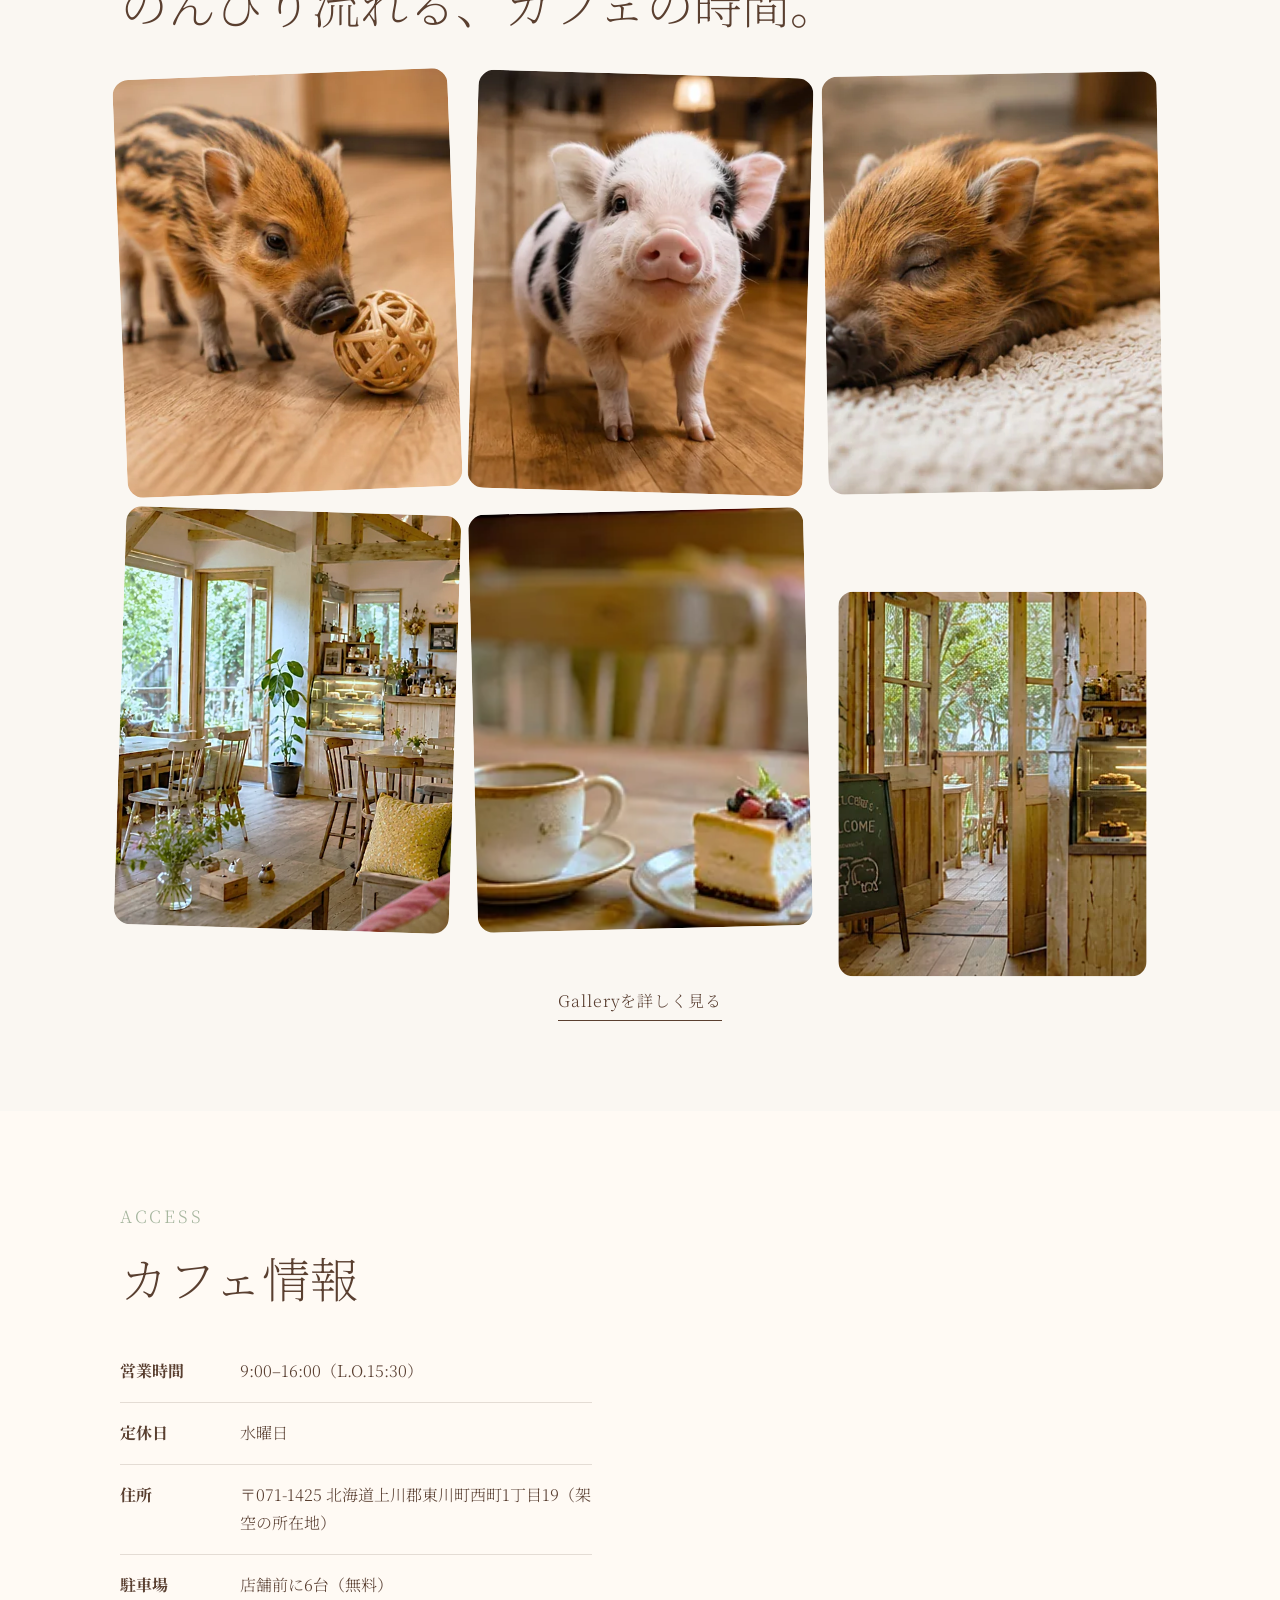
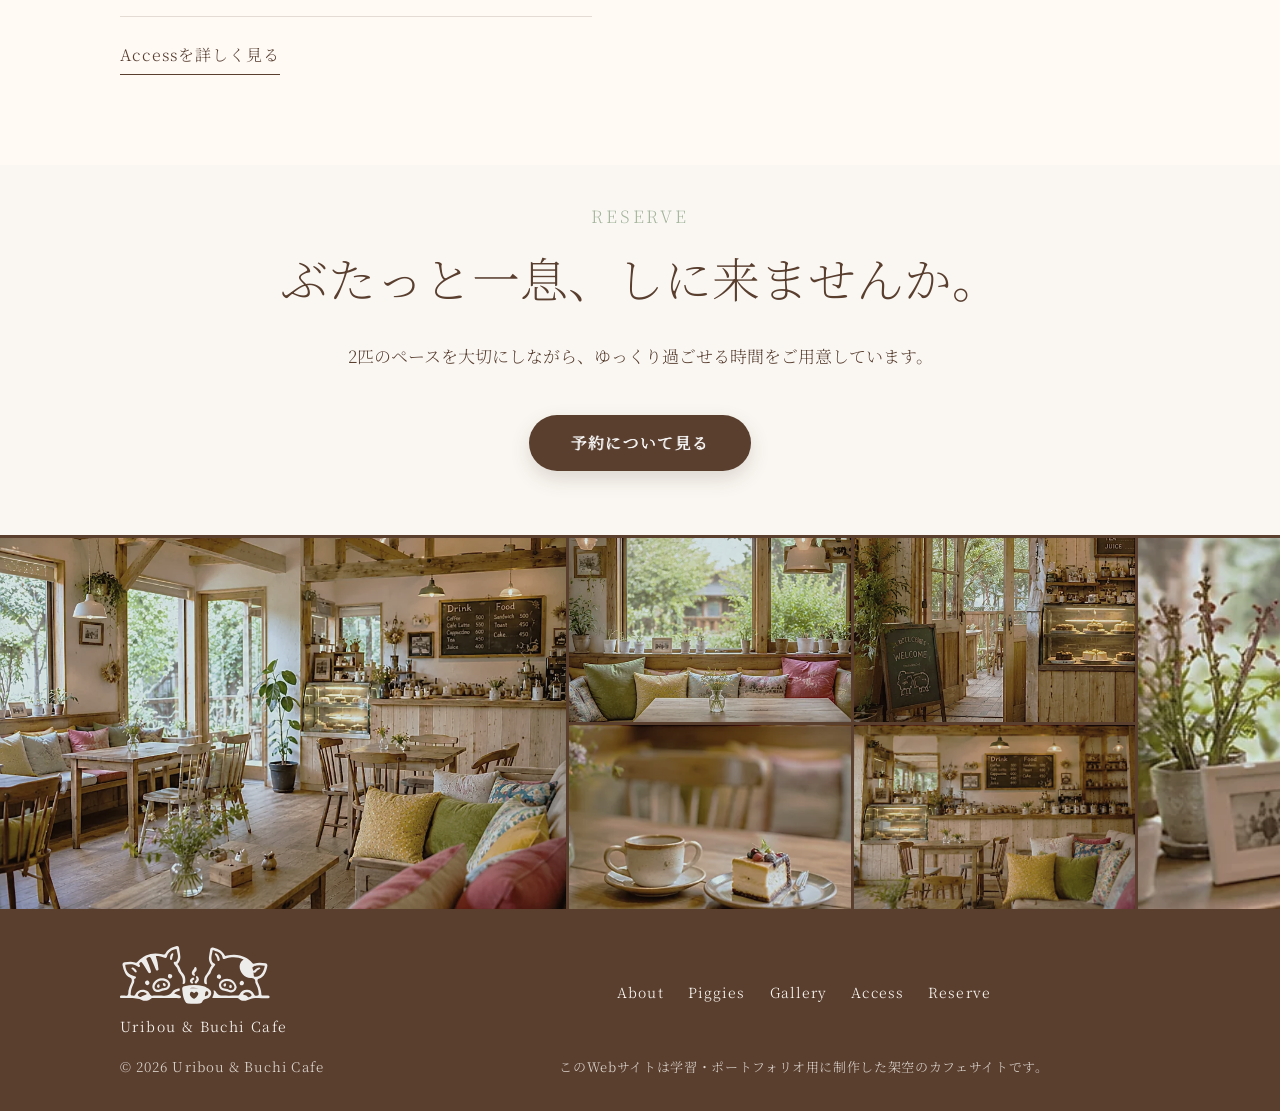
==== commit 312b79b5: "v33：文字の重なりとカレンダー表示を調整 - 本文を装飾イラストより前面に調整 - 文字へ0.5pxの薄い白縁を追加 - カレンダー、営業時間、案内文、Instagramリンクを前面に調整 -" ====
--- a/index.html
+++ b/index.html
@@ -71,7 +71,7 @@
     </nav>
   </header>
 
-  <a class="floating-reserve" href="reserve.html#contact-form"><span>Reserve</span><small>予約・お問い合わせ</small></a>
+  <a class="floating-reserve" href="reserve.html#contact-form"><span>Reserve</span><small>ご予約<br>お問い合わせ</small></a>
 
   <main id="main-content">
 
--- a/css/style.css
+++ b/css/style.css
@@ -3963,3 +3963,69 @@
     overflow-wrap: anywhere;
   }
 }
+
+/* =========================================================
+   v31: Keep text in front with a very light white outline
+   ========================================================= */
+
+/* The outline is intentionally subtle. Existing stronger text shadows,
+   such as the white hero copy over video, keep their original styling. */
+main :where(h1, h2, h3, p, dt, dd, li, th, td, figcaption, summary, a) {
+  position: relative;
+  z-index: 20;
+  -webkit-text-stroke: .5px rgba(255, 255, 255, .58);
+  paint-order: stroke fill;
+  text-shadow:
+    -.45px -.45px 0 rgba(255, 255, 255, .34),
+    .45px -.45px 0 rgba(255, 255, 255, .34),
+    -.45px .45px 0 rgba(255, 255, 255, .34),
+    .45px .45px 0 rgba(255, 255, 255, .34),
+    0 0 3px rgba(255, 255, 255, .16);
+}
+
+/* These text groups use motion effects that create their own layers.
+   Give the group itself a clear foreground level as well. */
+.home-page .hero-copy,
+.home-page .calendar-inner,
+.home-page .about-section .section-inner,
+.home-page .reserve-section .section-inner,
+.page-hero,
+.faq-item,
+.access-page .access-grid > :first-child {
+  position: relative;
+  z-index: 20;
+}
+
+/* =========================================================
+   v32: Two-line label for floating Reserve
+   ========================================================= */
+.floating-reserve :where(span, small) {
+  -webkit-text-stroke: 0;
+  paint-order: normal;
+  text-shadow: none;
+}
+
+.floating-reserve small {
+  display: block;
+  white-space: normal;
+}
+
+/* =========================================================
+   v33: Keep the complete weekly calendar above decoration
+   ========================================================= */
+.home-page .calendar-section {
+  position: relative;
+  z-index: 30;
+  isolation: isolate;
+}
+
+.home-page .calendar-inner,
+.home-page .weekly-calendar-wrap,
+.home-page .weekly-calendar,
+.home-page .calendar-hours,
+.home-page .calendar-social,
+.home-page .calendar-note,
+.home-page .instagram-link {
+  position: relative;
+  z-index: 2;
+}
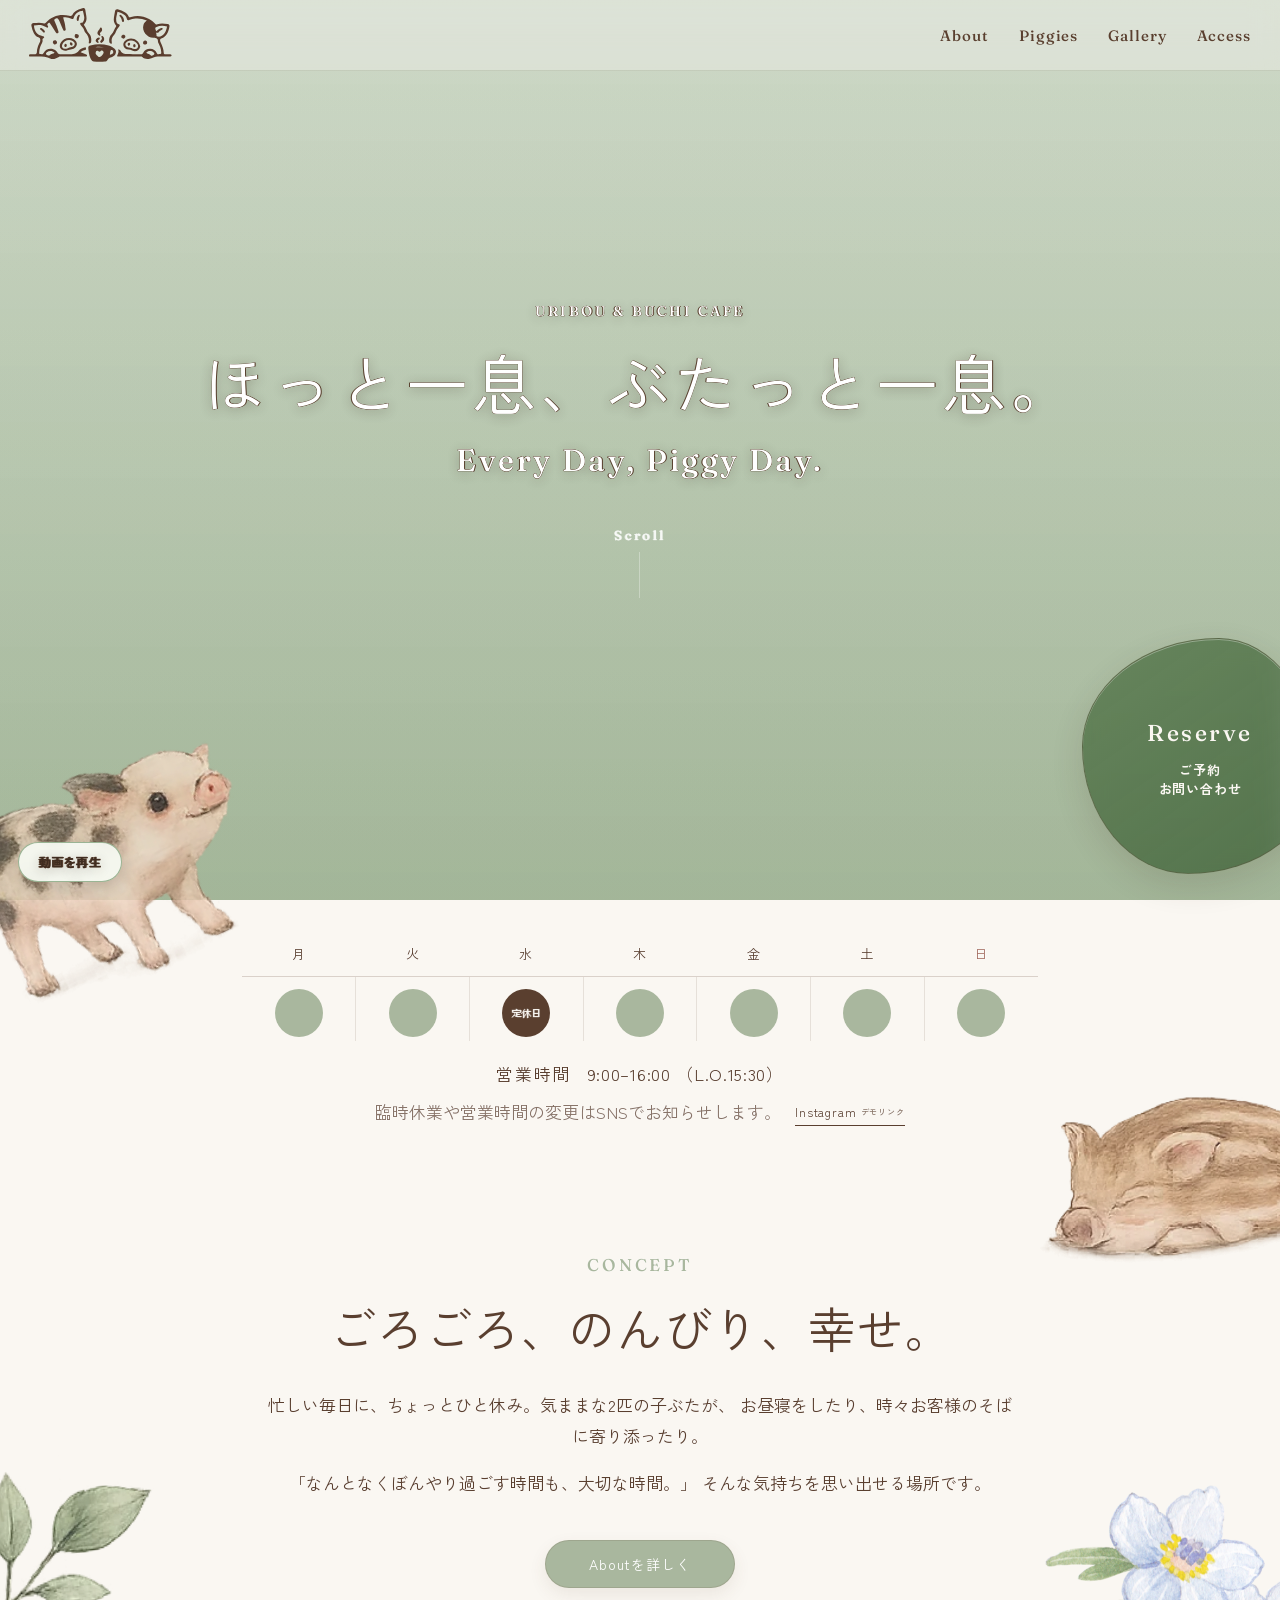
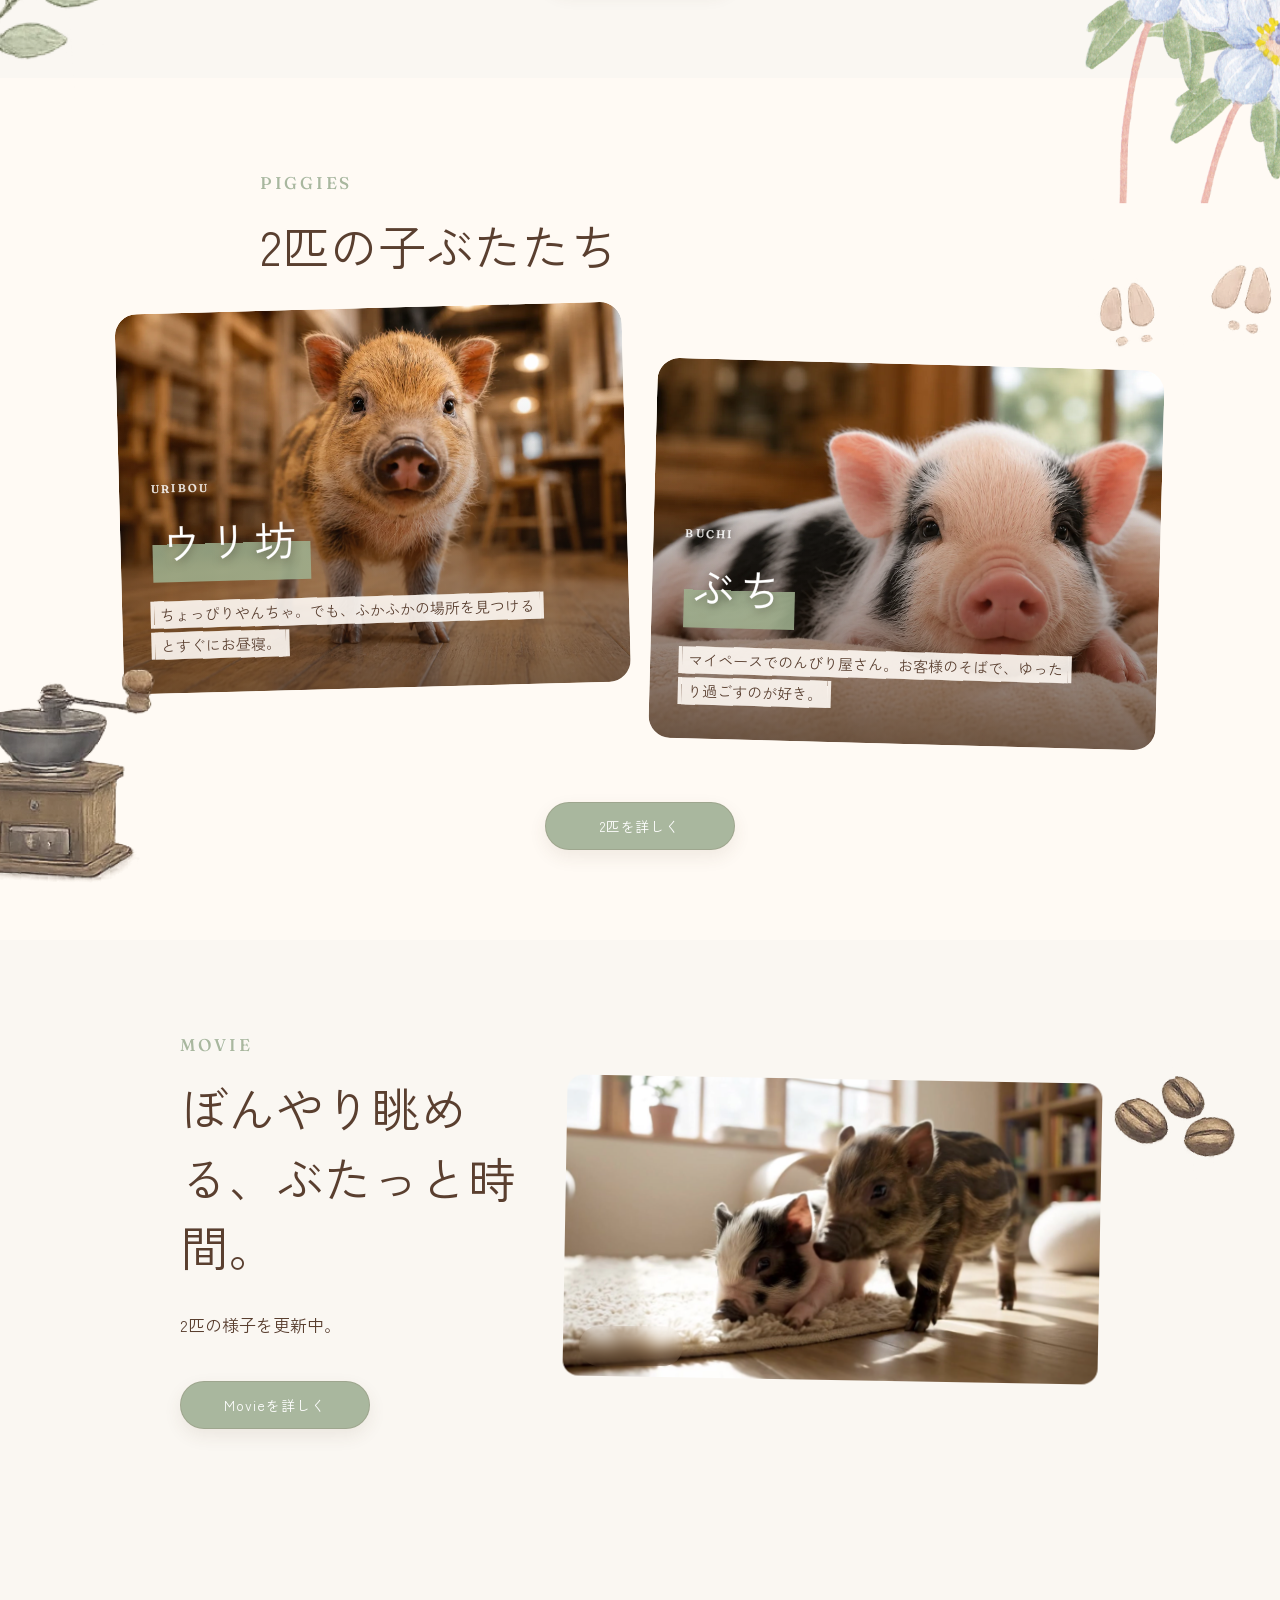
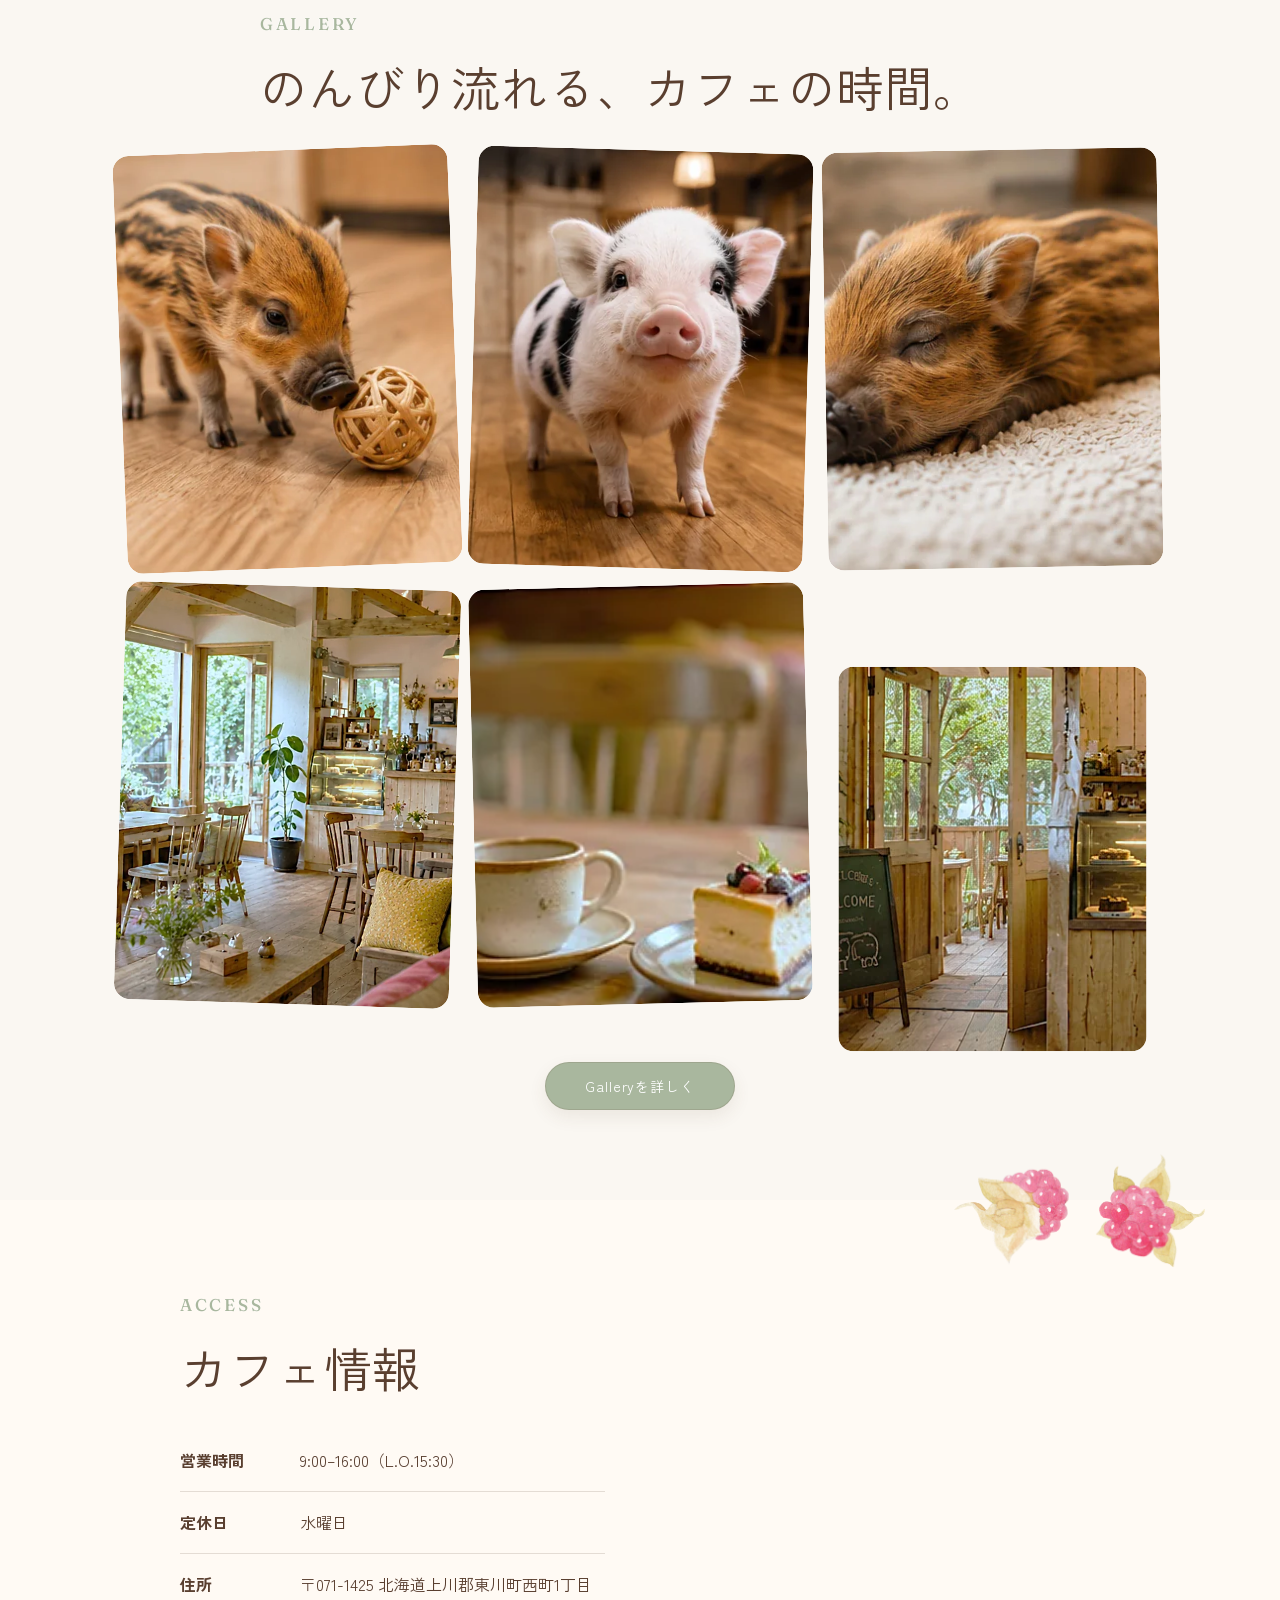
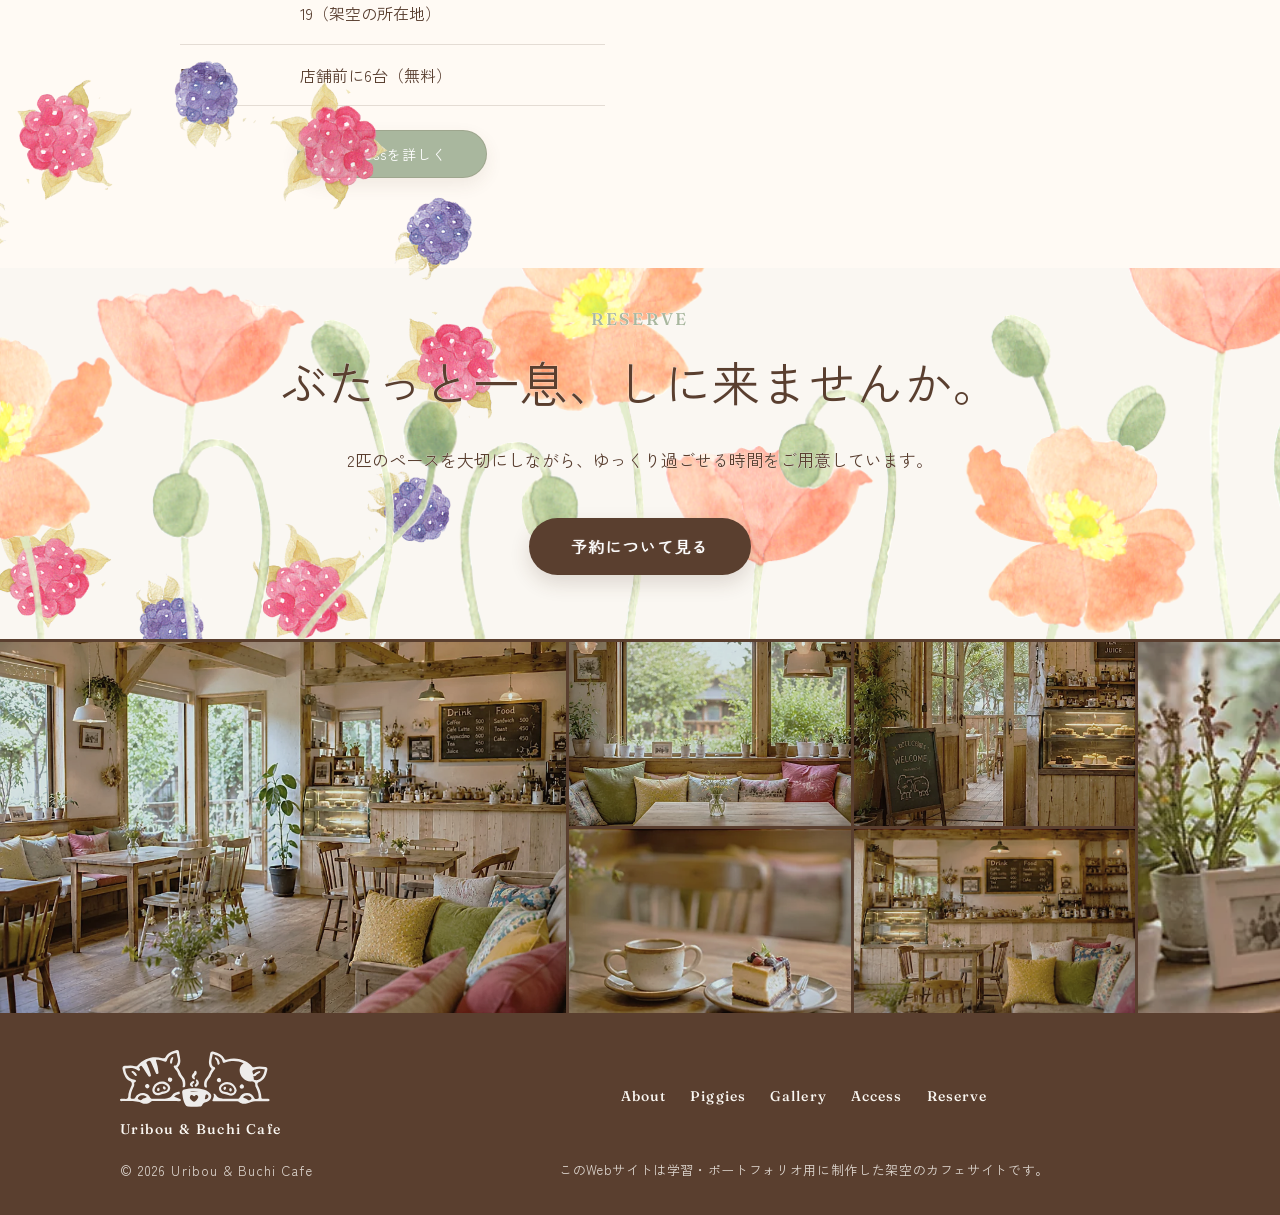
==== commit ed3abbf5: "63!ヘッダー・ローディング・Reserveボタンの視認性を調整 - ローディング画面の表示時間と切り替えを調整 - PC版ヘッダーをコンパクト化 - ロゴを茶色へ変更 - スマホ版ロゴ・メニュ" ====
--- a/index.html
+++ b/index.html
@@ -5,7 +5,7 @@
   <meta charset="utf-8">
   <meta name="viewport" content="width=device-width, initial-scale=1">
   <meta name="theme-color" content="#f5efe5">
-  <link rel="icon" href="logo.svg" type="image/svg+xml">
+  <link rel="icon" href="img/logo.svg" type="image/svg+xml">
   <meta name="description" content="学習・ポートフォリオ用に制作した、2匹の子ぶたとゆっくり過ごす架空のカフェサイトです。">
   <title>ウリ坊とぶちのカフェ</title>
   <link rel="canonical" href="https://uchiyamayurina.github.io/Uribou-BuchiCafe/">
@@ -17,7 +17,7 @@
   <!-- Google Fonts -->
   <link rel="preconnect" href="https://fonts.googleapis.com">
   <link rel="preconnect" href="https://fonts.gstatic.com" crossorigin>
-  <link href="https://fonts.googleapis.com/css2?family=Noto+Serif+JP:wght@200;300;400&display=swap" rel="stylesheet">
+  <link href="https://fonts.googleapis.com/css2?family=Fraunces:opsz,wght@9..144,400;9..144,500;9..144,600&amp;family=Zen+Kaku+Gothic+New:wght@300;400;500;700&amp;display=swap" rel="stylesheet">
 
   <!-- CSS -->
   <link rel="stylesheet" href="css/style.css">
@@ -39,21 +39,33 @@
   </div>
 
   <div class="loading" role="status">
-    <img src="loading.svg" alt="ウリ坊とぶちのローディングイラスト">
+    <img src="img/loading.svg" alt="ウリ坊とぶちのローディングイラスト">
   </div>
   <script>
     (() => {
       const loadingScreen = document.querySelector(".loading");
       if (!loadingScreen) return;
 
-      const hideLoadingScreen = () => loadingScreen.classList.add("is-hidden");
-      window.setTimeout(hideLoadingScreen, 900);
-      window.addEventListener("load", () => window.setTimeout(hideLoadingScreen, 120), { once: true });
+      const loadingStartedAt = performance.now();
+      const minimumDisplayTime = 1200;
+      let hideRequested = false;
+
+      const hideLoadingScreen = () => {
+        if (hideRequested) return;
+        hideRequested = true;
+
+        const elapsedTime = performance.now() - loadingStartedAt;
+        const remainingTime = Math.max(0, minimumDisplayTime - elapsedTime);
+        window.setTimeout(() => loadingScreen.classList.add("is-hidden"), remainingTime);
+      };
+
+      window.setTimeout(hideLoadingScreen, 2200);
+      window.addEventListener("load", hideLoadingScreen, { once: true });
     })();
   </script>
   <header class="site-header">
     <a class="header-logo" href="index.html" aria-label="トップへ戻る">
-      <img src="logo.svg" alt="ウリ坊とぶちのカフェ">
+      <img src="img/logo.svg" alt="ウリ坊とぶちのカフェ">
     </a>
 
     <input type="checkbox" id="menu-toggle" class="menu-toggle" aria-label="メニューを開く">
@@ -78,7 +90,7 @@
 
 
     <section class="hero">
-      <video id="hero-pig-video" class="hero-video" src="hero-pig.mp4" autoplay muted loop playsinline preload="metadata" aria-hidden="true" tabindex="-1"></video>
+      <video id="hero-pig-video" class="hero-video" src="video/hero-pig.mp4" autoplay muted loop playsinline preload="metadata" aria-hidden="true" tabindex="-1"></video>
       <div class="hero-overlay"></div>
       <button class="video-motion-toggle hero-video-toggle" type="button" data-video="hero-pig-video" aria-controls="hero-pig-video">動画を停止</button>
 
@@ -86,11 +98,14 @@
         <p class="hero-label">Uribou & Buchi Cafe</p>
         <h1>ほっと一息、ぶたっと一息。</h1>
         <p class="hero-sub">Every Day, Piggy Day.</p>
-        <a class="scroll-link" href="#about">Scroll</a>
-      </div>
-    </section>
-
-    <section class="section calendar-section section-reveal" aria-label="一週間の営業案内">
+        <a class="scroll-link" href="#calendar" aria-label="Scroll：営業日と営業時間へ">
+          <span>Scroll</span>
+          <span class="scroll-line" aria-hidden="true"></span>
+        </a>
+      </div>
+    </section>
+
+    <section class="section calendar-section section-reveal" id="calendar" aria-label="一週間の営業案内">
       <div class="section-inner calendar-inner">
         <div class="weekly-calendar-wrap">
           <table class="weekly-calendar">
@@ -139,7 +154,7 @@
           「なんとなくぼんやり過ごす時間も、大切な時間。」
           そんな気持ちを思い出せる場所です。
         </p>
-        <a class="text-link" href="about.html">Aboutを詳しく見る</a>
+        <a class="text-link" href="about.html">Aboutを詳しく</a>
       </div>
     </section>
 
@@ -181,7 +196,7 @@
         </div>
 
         <div class="center">
-          <a class="text-link" href="piggies.html">2匹を詳しく見る</a>
+          <a class="text-link" href="piggies.html">2匹を詳しく</a>
         </div>
       </div>
     </section>
@@ -192,10 +207,10 @@
           <p class="section-kicker">Movie</p>
           <h2>ぼんやり眺める、ぶたっと時間。</h2>
           <p>2匹の様子を更新中。</p>
-          <a class="text-link" href="gallery.html">Galleryを見る</a>
+          <a class="text-link" href="gallery.html">Movieを詳しく</a>
         </div>
         <div class="inline-video-frame">
-          <video id="top-piggy-video" class="inline-video" data-src="piggy-movie.mp4" autoplay muted loop playsinline preload="none" poster="buchi-photo.jpg" aria-label="ウリ坊とぶちが店内で過ごす動画">お使いのブラウザでは動画を再生できません。</video>
+          <video id="top-piggy-video" class="inline-video" data-src="video/piggy-movie.mp4" autoplay muted loop playsinline preload="none" poster="img/buchi-photo.jpg" aria-label="ウリ坊とぶちが店内で過ごす動画">お使いのブラウザでは動画を再生できません。</video>
           <button class="video-motion-toggle" type="button" data-video="top-piggy-video" aria-controls="top-piggy-video">動画を再生</button>
         </div>
       </div>
@@ -205,18 +220,17 @@
       <div class="section-inner">
         <p class="section-kicker">Gallery</p>
         <h2>のんびり流れる、カフェの時間。</h2>
-
         <div class="gallery-grid">
-          <img class="gallery-image" src="img/ChatGPT_profile_6.webp" alt="木のボールで遊ぶウリ坊" loading="lazy" decoding="async">
-          <img class="gallery-image" src="img/ChatGPT_profile_2.webp" alt="店内でこちらを見つめるぶち" loading="lazy" decoding="async">
-          <img class="gallery-image" src="img/ChatGPT_profile_5.webp" alt="ふかふかのラグで眠るウリ坊" loading="lazy" decoding="async">
-          <img class="gallery-image" src="img/ChatGPT_cafe_01.webp" alt="木のぬくもりに包まれたカフェの店内" loading="lazy" decoding="async">
-          <img class="gallery-image" src="img/ChatGPT_cafe_04.webp" alt="木のテーブルに置かれたコーヒーとケーキ" loading="lazy" decoding="async">
-          <img class="gallery-image" src="img/ChatGPT_cafe_05.webp" alt="緑が見えるカフェの入口とショーケース" loading="lazy" decoding="async">
+          <a class="gallery-trigger" href="img/ChatGPT_profile_6.webp" aria-label="画像を拡大：木のボールで遊ぶウリ坊" aria-haspopup="dialog"><img class="gallery-image" src="img/ChatGPT_profile_6.webp" alt="木のボールで遊ぶウリ坊" loading="lazy" decoding="async"></a>
+          <a class="gallery-trigger" href="img/ChatGPT_profile_2.webp" aria-label="画像を拡大：店内でこちらを見つめるぶち" aria-haspopup="dialog"><img class="gallery-image" src="img/ChatGPT_profile_2.webp" alt="店内でこちらを見つめるぶち" loading="lazy" decoding="async"></a>
+          <a class="gallery-trigger" href="img/ChatGPT_profile_5.webp" aria-label="画像を拡大：ふかふかのラグで眠るウリ坊" aria-haspopup="dialog"><img class="gallery-image" src="img/ChatGPT_profile_5.webp" alt="ふかふかのラグで眠るウリ坊" loading="lazy" decoding="async"></a>
+          <a class="gallery-trigger" href="img/ChatGPT_cafe_01.webp" aria-label="画像を拡大：木のぬくもりに包まれたカフェの店内" aria-haspopup="dialog"><img class="gallery-image" src="img/ChatGPT_cafe_01.webp" alt="木のぬくもりに包まれたカフェの店内" loading="lazy" decoding="async"></a>
+          <a class="gallery-trigger" href="img/ChatGPT_cafe_04.webp" aria-label="画像を拡大：木のテーブルに置かれたコーヒーとケーキ" aria-haspopup="dialog"><img class="gallery-image" src="img/ChatGPT_cafe_04.webp" alt="木のテーブルに置かれたコーヒーとケーキ" loading="lazy" decoding="async"></a>
+          <a class="gallery-trigger" href="img/ChatGPT_cafe_05.webp" aria-label="画像を拡大：緑が見えるカフェの入口とショーケース" aria-haspopup="dialog"><img class="gallery-image" src="img/ChatGPT_cafe_05.webp" alt="緑が見えるカフェの入口とショーケース" loading="lazy" decoding="async"></a>
         </div>
 
         <div class="center">
-          <a class="text-link" href="gallery.html">Galleryを詳しく見る</a>
+          <a class="text-link" href="gallery.html">Galleryを詳しく</a>
         </div>
       </div>
     </section>
@@ -244,7 +258,7 @@
               <dd>店舗前に6台（無料）</dd>
             </div>
           </dl>
-          <a class="text-link" href="access.html">Accessを詳しく見る</a>
+          <a class="text-link" href="access.html">Accessを詳しく</a>
         </div>
 
         <div class="map-embed">
@@ -280,7 +294,7 @@
   <footer class="site-footer">
     <div class="footer-inner">
       <a class="footer-brand" href="index.html" aria-label="トップページへ戻る">
-        <img src="logo.svg" alt="ウリ坊とぶちのカフェ">
+        <img src="img/logo.svg" alt="ウリ坊とぶちのカフェ">
         <span>Uribou &amp; Buchi Cafe</span>
       </a>
       <nav class="footer-nav" aria-label="フッターメニュー">
@@ -345,6 +359,7 @@
 
   <script src="js/footer-gallery.js"></script>
   <script src="js/video-lazy.js"></script>
+  <script src="js/gallery-lightbox.js"></script>
   <script src="js/site-ui.js"></script>
 </body>
 
--- a/css/style.css
+++ b/css/style.css
@@ -4029,3 +4029,1674 @@
   position: relative;
   z-index: 2;
 }
+
+/* =========================================================
+   v34: Keep the fixed header above every scrolling section
+   ========================================================= */
+.site-header {
+  z-index: 100;
+  isolation: isolate;
+}
+
+@media (max-width: 768px) {
+  .menu-button {
+    position: relative;
+    z-index: 2;
+  }
+
+  .site-nav {
+    z-index: 1;
+  }
+}
+
+/* =========================================================
+   v35: Bring the Piggies page closer to the site's calm tone
+   ========================================================= */
+.profile-list {
+  gap: 72px;
+}
+
+.profile-card {
+  padding: 0 0 72px;
+  border: 0;
+  border-bottom: 1px solid rgba(169, 183, 158, .62);
+  border-radius: 0;
+  background: transparent;
+}
+
+.profile-card:last-child {
+  padding-bottom: 0;
+  border-bottom: 0;
+}
+
+/* On phones, keep the upper third of each TOP photo unobstructed.
+   Text and its soft gradient begin one third of the way down. */
+@media (max-width: 600px) {
+  .home-page .piggy-card {
+    padding: 0;
+  }
+
+  .home-page .piggy-overlay {
+    inset: 33.333% 0 0;
+    padding: 16px 18px 14px;
+  }
+
+  .home-page .piggy-overlay h3 {
+    margin: 4px 0 8px;
+    font-size: 25px;
+  }
+
+  .home-page .piggy-overlay p {
+    font-size: 13px;
+    line-height: 1.6;
+  }
+
+  .profile-list {
+    gap: 52px;
+  }
+
+  .profile-card {
+    padding: 0 0 52px;
+  }
+}
+
+/* =========================================================
+   v36: Halve the space between the English and Japanese names
+   ========================================================= */
+.piggy-overlay h3 {
+  margin-top: 4px;
+}
+
+@media (max-width: 600px) {
+  .home-page .piggy-overlay h3 {
+    margin-top: 2px;
+  }
+}
+
+/* =========================================================
+   v37: TOP photos and lightweight word motion for Piggies
+   ========================================================= */
+.profile-photo-frame {
+  position: relative;
+  min-width: 0;
+  overflow: hidden;
+  border-radius: 16px;
+  isolation: isolate;
+}
+
+.profile-photo-frame > img {
+  display: block;
+  margin: 0;
+}
+
+.profile-card.reverse .profile-photo-frame {
+  order: 2;
+}
+
+.profile-photo-word {
+  position: absolute;
+  right: auto;
+  bottom: clamp(16px, 2.8vw, 28px);
+  left: clamp(16px, 2.8vw, 28px);
+  z-index: 5;
+  color: rgba(255, 255, 255, .86);
+  font-size: clamp(38px, 7vw, 82px);
+  font-weight: 600;
+  line-height: .9;
+  letter-spacing: .12em;
+  white-space: nowrap;
+  background: linear-gradient(
+    100deg,
+    rgba(255, 255, 255, .46) 0%,
+    rgba(255, 255, 255, .98) 46%,
+    rgba(209, 225, 200, .76) 66%,
+    rgba(255, 255, 255, .46) 100%
+  );
+  background-size: 220% 100%;
+  background-clip: text;
+  -webkit-background-clip: text;
+  -webkit-text-fill-color: transparent;
+  -webkit-text-stroke: .7px rgba(255, 255, 255, .82);
+  filter: drop-shadow(0 3px 7px rgba(65, 43, 30, .26));
+  opacity: .78;
+  pointer-events: none;
+  user-select: none;
+  animation: profile-photo-word-drift 6.8s ease-in-out infinite;
+}
+
+.profile-card.reverse .profile-photo-word {
+  animation-delay: -3.4s;
+}
+
+@keyframes profile-photo-word-drift {
+  0%,
+  100% {
+    background-position: 0% 50%;
+    transform: translate3d(-2px, 2px, 0);
+    opacity: .7;
+  }
+
+  50% {
+    background-position: 100% 50%;
+    transform: translate3d(3px, -3px, 0);
+    opacity: .96;
+  }
+}
+
+@media (max-width: 768px) {
+  .profile-card.reverse .profile-photo-frame {
+    order: 0;
+  }
+
+  .profile-photo-word {
+    bottom: 16px;
+    left: 16px;
+    font-size: clamp(34px, 12vw, 48px);
+  }
+}
+
+@media (prefers-reduced-motion: reduce) {
+  .profile-photo-word {
+    background-position: 50% 50%;
+    transform: none;
+    opacity: .84;
+    animation: none;
+  }
+}
+
+/* =========================================================
+   v38: Gallery lightbox for TOP and Gallery page
+   ========================================================= */
+.gallery-help {
+  margin: 12px 0 -16px;
+  color: var(--brown-soft);
+  font-size: 13px;
+  line-height: 1.7;
+  letter-spacing: .04em;
+}
+
+.gallery-trigger {
+  position: relative;
+  display: block;
+  width: 100%;
+  overflow: hidden;
+  color: inherit;
+  line-height: 0;
+  text-decoration: none;
+  border-radius: 16px;
+}
+
+.has-gallery-lightbox .gallery-trigger {
+  cursor: zoom-in;
+}
+
+.has-gallery-lightbox .gallery-trigger::after {
+  content: "拡大";
+  position: absolute;
+  right: 12px;
+  bottom: 12px;
+  z-index: 2;
+  padding: 7px 10px;
+  color: var(--brown);
+  font-size: 11px;
+  line-height: 1;
+  letter-spacing: .08em;
+  background: rgba(255, 253, 248, .9);
+  border: 1px solid rgba(90, 63, 47, .16);
+  border-radius: 999px;
+  box-shadow: 0 5px 16px rgba(55, 37, 27, .12);
+  opacity: 0;
+  transform: translateY(5px);
+  transition: opacity .25s ease, transform .25s ease;
+  pointer-events: none;
+}
+
+.gallery-trigger:hover::after,
+.gallery-trigger:focus-visible::after {
+  opacity: 1;
+  transform: translateY(0);
+}
+
+.gallery-trigger:focus-visible {
+  outline: 3px solid #789c72;
+  outline-offset: 5px;
+}
+
+.gallery-trigger .gallery-image {
+  display: block;
+}
+
+.gallery-page-grid .gallery-trigger {
+  box-shadow: 0 14px 34px rgba(70, 44, 28, .11);
+  filter: saturate(.88) sepia(.04);
+  transition:
+    transform .7s cubic-bezier(.22, .61, .36, 1),
+    filter .7s ease,
+    box-shadow .7s ease;
+}
+
+.gallery-page-grid .gallery-trigger .gallery-image {
+  filter: none;
+  box-shadow: none;
+}
+
+.gallery-page-grid .gallery-trigger:hover,
+.gallery-page-grid .gallery-trigger:focus-visible {
+  transform: translateY(-5px);
+  filter: saturate(1) sepia(0);
+  box-shadow: 0 20px 42px rgba(70, 44, 28, .16);
+}
+
+.gallery-page-grid .gallery-trigger:hover .gallery-image,
+.gallery-page-grid .gallery-trigger:focus-visible .gallery-image {
+  transform: scale(1.015);
+}
+
+body.is-lightbox-open {
+  overflow: hidden;
+}
+
+.image-lightbox[hidden] {
+  display: none;
+}
+
+.image-lightbox {
+  position: fixed;
+  inset: 0;
+  z-index: 5000;
+  display: grid;
+  place-items: center;
+  padding: clamp(16px, 4vw, 48px);
+  color: var(--white);
+  background: rgba(35, 25, 18, .9);
+  opacity: 0;
+  visibility: hidden;
+  transition: opacity .24s ease, visibility .24s ease;
+  backdrop-filter: blur(5px);
+}
+
+.image-lightbox.is-open {
+  opacity: 1;
+  visibility: visible;
+}
+
+.image-lightbox__panel {
+  position: relative;
+  width: min(1120px, 100%);
+  max-height: calc(100svh - 32px);
+}
+
+.image-lightbox__figure {
+  display: grid;
+  justify-items: center;
+  gap: 14px;
+  margin: 0;
+}
+
+.image-lightbox__image {
+  width: auto;
+  max-width: 100%;
+  max-height: calc(100svh - 145px);
+  object-fit: contain;
+  border-radius: 14px;
+  box-shadow: 0 24px 70px rgba(0, 0, 0, .34);
+  opacity: 1;
+  transition: opacity .18s ease;
+}
+
+.image-lightbox__panel.is-loading .image-lightbox__image {
+  opacity: .35;
+}
+
+.image-lightbox__caption {
+  min-height: 1.7em;
+  margin: 0;
+  padding: 0 64px;
+  color: rgba(255, 255, 255, .88);
+  font-size: 13px;
+  line-height: 1.7;
+  text-align: center;
+}
+
+.image-lightbox__counter {
+  display: block;
+  margin-top: 3px;
+  color: rgba(255, 255, 255, .58);
+  font-size: 11px;
+  letter-spacing: .12em;
+}
+
+.image-lightbox__button {
+  position: absolute;
+  z-index: 2;
+  display: grid;
+  place-items: center;
+  width: 46px;
+  height: 46px;
+  padding: 0;
+  color: var(--brown);
+  font-family: Arial, "Helvetica Neue", sans-serif;
+  font-weight: 400;
+  line-height: 1;
+  text-align: center;
+  background: rgba(255, 253, 248, .92);
+  border: 1px solid rgba(255, 255, 255, .38);
+  border-radius: 50%;
+  box-shadow: 0 8px 24px rgba(0, 0, 0, .2);
+  cursor: pointer;
+  transition: transform .2s ease, background-color .2s ease;
+}
+
+.image-lightbox__button:hover,
+.image-lightbox__button:focus-visible {
+  background: var(--white);
+  transform: scale(1.06);
+}
+
+.image-lightbox__button:focus-visible {
+  outline: 3px solid var(--sage);
+  outline-offset: 3px;
+}
+
+.image-lightbox__close {
+  top: 0;
+  right: 0;
+  font-size: 26px;
+}
+
+.image-lightbox__previous,
+.image-lightbox__next {
+  top: 50%;
+  transform: translateY(-50%);
+  font-size: 24px;
+}
+
+.image-lightbox__previous {
+  left: 0;
+}
+
+.image-lightbox__next {
+  right: 0;
+}
+
+.image-lightbox__previous:hover,
+.image-lightbox__previous:focus-visible,
+.image-lightbox__next:hover,
+.image-lightbox__next:focus-visible {
+  transform: translateY(-50%) scale(1.06);
+}
+
+@media (max-width: 600px) {
+  .gallery-help {
+    margin-bottom: -20px;
+    font-size: 12px;
+  }
+
+  .has-gallery-lightbox .gallery-trigger::after {
+    right: 8px;
+    bottom: 8px;
+    padding: 6px 8px;
+    opacity: .88;
+    transform: none;
+  }
+
+  .image-lightbox {
+    padding: 14px;
+  }
+
+  .image-lightbox__panel {
+    max-height: calc(100svh - 28px);
+  }
+
+  .image-lightbox__image {
+    max-height: calc(100svh - 130px);
+  }
+
+  .image-lightbox__button {
+    width: 42px;
+    height: 42px;
+  }
+
+  .image-lightbox__previous {
+    left: 6px;
+  }
+
+  .image-lightbox__next {
+    right: 6px;
+  }
+
+  .image-lightbox__caption {
+    padding: 0 46px;
+    font-size: 12px;
+  }
+}
+
+@media (prefers-reduced-motion: reduce) {
+  .image-lightbox,
+  .image-lightbox__image,
+  .image-lightbox__button,
+  .has-gallery-lightbox .gallery-trigger::after {
+    transition: none;
+  }
+}
+
+/* =========================================================
+   v39: Clear Scroll cue with a flowing line
+   ========================================================= */
+.scroll-link {
+  display: inline-grid;
+  justify-items: center;
+  gap: 10px;
+  color: inherit;
+  line-height: 1;
+  text-decoration: none;
+}
+
+.scroll-link::after {
+  content: none;
+}
+
+.scroll-line {
+  position: relative;
+  display: block;
+  width: 1px;
+  height: 46px;
+  overflow: hidden;
+  background: rgba(255, 255, 255, .34);
+}
+
+.scroll-line::after {
+  content: "";
+  position: absolute;
+  top: -22px;
+  left: 0;
+  width: 1px;
+  height: 22px;
+  background: currentColor;
+  animation: scroll-line-down 1.8s ease-in-out infinite;
+}
+
+.scroll-link:hover .scroll-line::after,
+.scroll-link:focus-visible .scroll-line::after {
+  animation-duration: 1.25s;
+}
+
+.scroll-link:focus-visible {
+  outline: 2px solid currentColor;
+  outline-offset: 7px;
+}
+
+.calendar-section {
+  scroll-margin-top: 80px;
+}
+
+@keyframes scroll-line-down {
+  0% {
+    transform: translateY(0);
+  }
+
+  70%,
+  100% {
+    transform: translateY(68px);
+  }
+}
+
+@media (prefers-reduced-motion: reduce) {
+  .scroll-line::after {
+    animation: none;
+    transform: translateY(34px);
+  }
+}
+
+/* =========================================================
+   v40: More side space for TOP text, smaller text/media gaps
+   ========================================================= */
+.home-page .piggies-section .section-kicker,
+.home-page .piggies-section .section-inner > h2,
+.home-page .gallery-section .section-kicker,
+.home-page .gallery-section .section-inner > h2,
+.home-page .gallery-section .gallery-help {
+  width: min(760px, 100%);
+  margin-inline: auto;
+}
+
+.home-page .movie-grid,
+.home-page .access-grid {
+  width: min(920px, calc(100% - 64px));
+  column-gap: 28px;
+}
+
+.home-page .piggy-cards {
+  margin-top: 26px;
+}
+
+.home-page .gallery-grid {
+  margin-top: 28px;
+}
+
+@media (max-width: 768px) {
+  .home-page .piggies-section .section-kicker,
+  .home-page .piggies-section .section-inner > h2,
+  .home-page .gallery-section .section-kicker,
+  .home-page .gallery-section .section-inner > h2,
+  .home-page .gallery-section .gallery-help,
+  .home-page .movie-grid,
+  .home-page .access-grid {
+    width: calc(100% - 40px);
+  }
+
+  .home-page .movie-grid,
+  .home-page .access-grid {
+    gap: 26px;
+  }
+
+  .home-page .piggy-cards {
+    margin-top: 22px;
+  }
+
+  .home-page .gallery-grid {
+    margin-top: 24px;
+  }
+}
+
+/* =========================================================
+   v41: Watercolor decoration shared across all six pages
+   ========================================================= */
+.page-hero,
+.home-page .about-section,
+.home-page .movie-section,
+.home-page .gallery-section,
+.home-page .access-section,
+.home-page .reserve-section,
+.about-page main > .section,
+.piggies-page .piggies-section,
+.gallery-page main > .section,
+.access-page .access-section,
+.reserve-page main > .section {
+  position: relative;
+  isolation: isolate;
+}
+
+.page-hero > *,
+.home-page .section > .section-inner,
+.about-page main > .section > .section-inner,
+.piggies-page .piggies-section > .section-inner,
+.gallery-page main > .section > .section-inner,
+.access-page .access-section > .section-inner,
+.reserve-page main > .section > .section-inner {
+  position: relative;
+  z-index: 2;
+}
+
+/* Poppies create one shared entrance motif on every subpage. */
+.page-hero::after {
+  content: "";
+  position: absolute;
+  z-index: 0;
+  inset: 0;
+  background: url("../img/illustAC__1441581.png") center bottom / min(1100px, 100%) auto no-repeat;
+  opacity: .17;
+  filter: saturate(.72) sepia(.06);
+  pointer-events: none;
+}
+
+/* Repeat the flowers once on TOP so the home and subpages feel connected. */
+.home-page .movie-section::before {
+  content: "";
+  position: absolute;
+  z-index: 0;
+  inset: 38% 0 0;
+  background: url("../img/illustAC__1441581.png") center bottom / min(980px, 88%) auto no-repeat;
+  opacity: .08;
+  filter: saturate(.68) sepia(.08);
+  pointer-events: none;
+}
+
+/* Pale blue flowers accompany the Concept sections. */
+.home-page .about-section::after,
+.about-page main > .section:nth-of-type(2)::after {
+  content: "";
+  position: absolute;
+  z-index: 0;
+  top: 16%;
+  right: -18px;
+  width: clamp(140px, 16vw, 210px);
+  aspect-ratio: 524 / 600;
+  background: url("../img/illustAC__1357304.png") center / contain no-repeat;
+  opacity: .44;
+  filter: saturate(.72);
+  transform: rotate(4deg);
+  pointer-events: none;
+}
+
+/* Small berries add color near photo and access content. */
+.home-page .gallery-section::after,
+.gallery-page main > .section:nth-of-type(2)::after,
+.access-page .access-section::after {
+  content: "";
+  position: absolute;
+  z-index: 0;
+  top: clamp(24px, 5vw, 62px);
+  right: clamp(12px, 4vw, 60px);
+  width: clamp(115px, 13vw, 175px);
+  aspect-ratio: 600 / 415;
+  background: url("../img/illustAC__1569152.png") center / contain no-repeat;
+  opacity: .34;
+  filter: saturate(.72);
+  transform: rotate(-6deg);
+  pointer-events: none;
+}
+
+/* The berry wreath quietly frames friendly invitation areas. */
+.home-page .reserve-section::before,
+.about-page .about-reserve-invitation::before,
+.piggies-page .piggies-section::before,
+.reserve-page .faq-section::before {
+  content: "";
+  position: absolute;
+  z-index: 0;
+  top: 50%;
+  left: 50%;
+  width: min(560px, 72vw);
+  aspect-ratio: 4 / 3;
+  background: url("../img/illustAC__1582917.png") center / contain no-repeat;
+  opacity: .11;
+  filter: saturate(.68);
+  transform: translate(-50%, -50%) rotate(-2deg);
+  pointer-events: none;
+}
+
+@media (max-width: 768px) {
+  .page-hero::after {
+    opacity: .13;
+  }
+
+  .home-page .about-section::after,
+  .about-page main > .section:nth-of-type(2)::after {
+    top: 10%;
+    right: -34px;
+    width: 132px;
+    opacity: .34;
+  }
+
+  .home-page .gallery-section::after,
+  .gallery-page main > .section:nth-of-type(2)::after,
+  .access-page .access-section::after {
+    top: 18px;
+    right: -12px;
+    width: 112px;
+    opacity: .27;
+  }
+
+  .home-page .reserve-section::before,
+  .about-page .about-reserve-invitation::before,
+  .piggies-page .piggies-section::before,
+  .reserve-page .faq-section::before {
+    width: min(440px, 94vw);
+    opacity: .08;
+  }
+}
+
+/* =========================================================
+   v42: Unified detail buttons
+   OFF = sage green / ON = brown
+   ========================================================= */
+.text-link {
+  display: inline-flex;
+  align-items: center;
+  justify-content: center;
+  min-width: 190px;
+  min-height: 48px;
+  max-width: 100%;
+  padding: 10px 28px;
+  border: 1px solid rgba(90, 63, 47, .14);
+  border-radius: 999px;
+  color: var(--brown);
+  background: var(--sage);
+  box-shadow: 0 7px 18px rgba(90, 63, 47, .09);
+  font-size: 14px;
+  font-weight: 400;
+  line-height: 1.5;
+  letter-spacing: .07em;
+  text-align: center;
+  text-decoration: none;
+  transition:
+    color .28s ease,
+    background-color .28s ease,
+    border-color .28s ease,
+    box-shadow .28s ease,
+    transform .28s ease;
+}
+
+.text-link:hover,
+.text-link:focus-visible,
+.text-link:active {
+  color: var(--white);
+  background: var(--brown);
+  border-color: var(--brown);
+  box-shadow: 0 10px 24px rgba(90, 63, 47, .2);
+  transform: translateY(-2px);
+}
+
+.text-link:focus-visible {
+  outline: 3px solid rgba(169, 183, 158, .82);
+  outline-offset: 4px;
+}
+
+.text-link:active {
+  transform: translateY(0) scale(.98);
+}
+
+@media (max-width: 480px) {
+  .text-link {
+    min-width: 176px;
+    min-height: 46px;
+    padding-inline: 24px;
+  }
+}
+
+/* =========================================================
+   v43: Plain white button text and centered mobile maps
+   ========================================================= */
+.text-link,
+.text-link:hover,
+.text-link:focus-visible,
+.text-link:active {
+  color: var(--white);
+  -webkit-text-stroke: 0;
+  paint-order: normal;
+  text-shadow: none;
+}
+
+@media (max-width: 768px) {
+  .home-page .access-grid,
+  .access-page .access-grid {
+    justify-items: center;
+    margin-inline: auto;
+  }
+
+  .home-page .map-embed,
+  .access-page .map-embed,
+  .home-page .map-embed iframe,
+  .access-page .map-embed iframe {
+    width: 100%;
+    max-width: 100%;
+    margin-inline: auto;
+  }
+
+  .home-page .map-embed,
+  .access-page .map-embed {
+    justify-self: center;
+  }
+
+  .home-page .access-section.is-revealed.is-floating .access-grid > .map-embed,
+  .access-page .access-section.is-revealed.is-floating .access-grid > .map-embed {
+    animation: none;
+    translate: 0 0;
+  }
+}
+
+/* =========================================================
+   v44: Large watercolor art cropped by the page edges
+   ========================================================= */
+.page-hero::after {
+  background-size: clamp(1080px, 126vw, 1680px) auto;
+  background-position: center calc(100% + 150px);
+  opacity: 1;
+  filter: none;
+}
+
+.home-page .movie-section::before {
+  inset: 0;
+  background-size: clamp(980px, 118vw, 1500px) auto;
+  background-position: center calc(100% + 180px);
+  opacity: 1;
+  filter: none;
+}
+
+.home-page .about-section::after,
+.about-page main > .section:nth-of-type(2)::after {
+  inset: 0;
+  width: auto;
+  aspect-ratio: auto;
+  background-size: clamp(280px, 27vw, 410px) auto;
+  background-position: calc(100% + 105px) -88px;
+  opacity: 1;
+  filter: none;
+  transform: none;
+}
+
+.home-page .gallery-section::after,
+.gallery-page main > .section:nth-of-type(2)::after,
+.access-page .access-section::after {
+  inset: 0;
+  width: auto;
+  aspect-ratio: auto;
+  background-size: clamp(240px, 23vw, 350px) auto;
+  background-position: calc(100% + 92px) -62px;
+  opacity: 1;
+  filter: none;
+  transform: none;
+}
+
+.home-page .reserve-section::before,
+.about-page .about-reserve-invitation::before,
+.piggies-page .piggies-section::before,
+.reserve-page .faq-section::before {
+  inset: 0;
+  width: auto;
+  aspect-ratio: auto;
+  background-size: clamp(650px, 68vw, 900px) auto;
+  background-position: -250px calc(100% + 230px);
+  opacity: 1;
+  filter: none;
+  transform: none;
+}
+
+@media (max-width: 768px) {
+  .page-hero::after {
+    background-size: 760px auto;
+    background-position: center calc(100% + 105px);
+    opacity: 1;
+  }
+
+  .home-page .movie-section::before {
+    background-size: 720px auto;
+    background-position: center calc(100% + 110px);
+    opacity: 1;
+  }
+
+  .home-page .about-section::after,
+  .about-page main > .section:nth-of-type(2)::after {
+    inset: 0;
+    width: auto;
+    background-size: 245px auto;
+    background-position: calc(100% + 88px) -62px;
+    opacity: 1;
+  }
+
+  .home-page .gallery-section::after,
+  .gallery-page main > .section:nth-of-type(2)::after,
+  .access-page .access-section::after {
+    inset: 0;
+    width: auto;
+    background-size: 220px auto;
+    background-position: calc(100% + 78px) -46px;
+    opacity: 1;
+  }
+
+  .home-page .reserve-section::before,
+  .about-page .about-reserve-invitation::before,
+  .piggies-page .piggies-section::before,
+  .reserve-page .faq-section::before {
+    inset: 0;
+    width: auto;
+    background-size: 570px auto;
+    background-position: -235px calc(100% + 185px);
+    opacity: 1;
+  }
+}
+
+/* =========================================================
+   v45: Lower flower meadow and art crossing section borders
+   ========================================================= */
+/* Move the poppy meadow away from the page hero and TOP movie area. */
+.page-hero::after,
+.home-page .movie-section::before {
+  content: none;
+}
+
+/* The poppy meadow now belongs to the lower section of each page. */
+.home-page .reserve-section::after,
+.about-page .about-reserve-cta::after,
+.piggies-page .piggies-section::after,
+.gallery-page main > .section:last-of-type::before,
+.access-page .access-section::before,
+.reserve-page .visit-notice-section::after {
+  content: "";
+  position: absolute;
+  z-index: 0;
+  inset: 0;
+  background: url("../img/illustAC__1441581.png") center calc(100% + 150px) / clamp(1080px, 126vw, 1680px) auto no-repeat;
+  opacity: .88;
+  filter: none;
+  pointer-events: none;
+}
+
+/* Let the remaining watercolor art sit across the section boundaries. */
+.home-page .about-section,
+.home-page .gallery-section,
+.home-page .reserve-section,
+.about-page main > .section:nth-of-type(2),
+.about-page .about-reserve-invitation,
+.piggies-page .piggies-section,
+.gallery-page main > .section:nth-of-type(2),
+.access-page .access-section,
+.reserve-page .faq-section {
+  overflow: visible;
+}
+
+/* Blue flowers cross the bottom edge of the Concept area. */
+.home-page .about-section::after,
+.about-page main > .section:nth-of-type(2)::after {
+  inset: auto;
+  right: -105px;
+  bottom: -165px;
+  width: clamp(280px, 27vw, 410px);
+  aspect-ratio: 524 / 600;
+  background-size: contain;
+  background-position: center;
+  opacity: .88;
+}
+
+/* Berries cross the boundary below the photo and access areas. */
+.home-page .gallery-section::after,
+.gallery-page main > .section:nth-of-type(2)::after,
+.access-page .access-section::after {
+  inset: auto;
+  right: -92px;
+  bottom: -92px;
+  width: clamp(240px, 23vw, 350px);
+  aspect-ratio: 600 / 415;
+  background-size: contain;
+  background-position: center;
+  opacity: .88;
+}
+
+/* The wreath reaches across the top edge of invitation sections. */
+.home-page .reserve-section::before,
+.about-page .about-reserve-invitation::before,
+.piggies-page .piggies-section::before,
+.reserve-page .faq-section::before {
+  inset: auto;
+  top: -240px;
+  left: -250px;
+  width: clamp(650px, 68vw, 900px);
+  aspect-ratio: 4 / 3;
+  background-size: contain;
+  background-position: center;
+  opacity: .86;
+}
+
+@media (max-width: 768px) {
+  .home-page .reserve-section::after,
+  .about-page .about-reserve-cta::after,
+  .piggies-page .piggies-section::after,
+  .gallery-page main > .section:last-of-type::before,
+  .access-page .access-section::before,
+  .reserve-page .visit-notice-section::after {
+    background-size: 760px auto;
+    background-position: center calc(100% + 105px);
+    opacity: .88;
+  }
+
+  .home-page .about-section::after,
+  .about-page main > .section:nth-of-type(2)::after {
+    right: -88px;
+    bottom: -112px;
+    width: 245px;
+    opacity: .88;
+  }
+
+  .home-page .gallery-section::after,
+  .gallery-page main > .section:nth-of-type(2)::after,
+  .access-page .access-section::after {
+    right: -78px;
+    bottom: -68px;
+    width: 220px;
+    opacity: .88;
+  }
+
+  .home-page .reserve-section::before,
+  .about-page .about-reserve-invitation::before,
+  .piggies-page .piggies-section::before,
+  .reserve-page .faq-section::before {
+    top: -185px;
+    left: -235px;
+    width: 570px;
+    opacity: .86;
+  }
+}
+
+/* =========================================================
+   v46: Uncut berries, front map, and centered map button
+   ========================================================= */
+/* Move the berries to the following section so they can cross the border
+   without being covered by that section's background. */
+.home-page .gallery-section::after {
+  content: none;
+}
+
+.home-page .access-section,
+.gallery-page main > .section:nth-of-type(2),
+.access-page .access-section {
+  overflow: visible;
+}
+
+.home-page .access-section::after,
+.gallery-page main > .section:nth-of-type(2)::after,
+.access-page .access-section::after {
+  content: "";
+  position: absolute;
+  z-index: 1;
+  inset: auto;
+  top: -92px;
+  right: -92px;
+  width: clamp(240px, 23vw, 350px);
+  aspect-ratio: 600 / 415;
+  background: url("../img/illustAC__1569152.png") center / contain no-repeat;
+  opacity: .88;
+  filter: none;
+  transform: none;
+  pointer-events: none;
+}
+
+/* Keep the embedded Google map above every decorative illustration. */
+.home-page .map-embed,
+.access-page .map-embed {
+  position: relative;
+  z-index: 10;
+  isolation: isolate;
+}
+
+.home-page .map-embed iframe,
+.access-page .map-embed iframe {
+  position: relative;
+  z-index: 1;
+}
+
+/* Center the Access detail button beside the TOP map. */
+.home-page .access-grid > div:first-child > .text-link {
+  display: flex;
+  width: fit-content;
+  margin-inline: auto;
+}
+
+@media (max-width: 768px) {
+  .home-page .access-section::after,
+  .gallery-page main > .section:nth-of-type(2)::after,
+  .access-page .access-section::after {
+    top: -68px;
+    right: -78px;
+    width: 220px;
+    opacity: .88;
+  }
+
+  .home-page .access-grid > div:first-child > .text-link {
+    margin-inline: auto;
+  }
+}
+
+/* =========================================================
+   v47: Keep the Access berries fully visible
+   ========================================================= */
+.home-page .access-section::after,
+.access-page .access-section::after {
+  right: clamp(18px, 4vw, 64px);
+  max-width: calc(100vw - 36px);
+}
+
+@media (max-width: 768px) {
+  .home-page .access-section::after,
+  .access-page .access-section::after {
+    top: -58px;
+    right: 18px;
+    max-width: calc(100vw - 36px);
+  }
+}
+
+/* =========================================================
+   v48: Access-page mobile berry layer
+   ========================================================= */
+@media (max-width: 768px) {
+  /* Remove the separate section stacking contexts only on Access mobile.
+     This lets the berries cross the boundary above the section background. */
+  .access-page .page-hero,
+  .access-page .access-section {
+    isolation: auto;
+    z-index: auto;
+  }
+
+  .access-page .access-section::after {
+    z-index: 3;
+  }
+
+  /* Headings, information and the map stay above the decoration. */
+  .access-page .page-hero > *,
+  .access-page .access-section > .section-inner {
+    position: relative;
+    z-index: 6;
+  }
+
+  .access-page .map-embed {
+    z-index: 10;
+  }
+}
+
+/* =========================================================
+   v49: Shared typography across all six pages
+   Japanese: Zen Kaku Gothic New / Latin accent: Fraunces
+   ========================================================= */
+body {
+  font-family:
+    "Zen Kaku Gothic New",
+    "Hiragino Kaku Gothic ProN",
+    "Yu Gothic",
+    Meiryo,
+    sans-serif;
+  font-weight: 400;
+}
+
+button,
+input,
+select,
+textarea {
+  font-family: inherit;
+}
+
+h1,
+h2,
+.hero-copy {
+  font-family:
+    "Zen Kaku Gothic New",
+    "Hiragino Kaku Gothic ProN",
+    "Yu Gothic",
+    Meiryo,
+    sans-serif;
+  font-weight: 400;
+}
+
+h3,
+strong,
+b {
+  font-weight: 500;
+}
+
+/* English labels use one expressive face; Japanese text stays in Zen Kaku. */
+.hero-label,
+.hero-sub,
+.section-kicker,
+.site-nav a,
+.footer-nav a,
+.footer-brand span,
+.scroll-link > span:first-child,
+.piggy-label,
+.profile-photo-word,
+.floating-reserve > span {
+  font-family: "Fraunces", "Times New Roman", serif;
+  font-weight: 500;
+}
+
+/* =========================================================
+   v50: Clear hero video with a soft sage-green filter
+   ========================================================= */
+.hero-video {
+  filter: saturate(1.05) contrast(1.02);
+}
+
+.hero-overlay {
+  background: linear-gradient(
+    180deg,
+    rgba(111, 132, 101, .15) 0%,
+    rgba(85, 112, 78, .21) 100%
+  );
+}
+
+/* =========================================================
+   v51: Highly transparent beige header
+   ========================================================= */
+.site-header {
+  background: rgba(250, 247, 242, .34);
+  -webkit-backdrop-filter: blur(14px) saturate(.95);
+  backdrop-filter: blur(14px) saturate(.95);
+  box-shadow: 0 1px 0 rgba(90, 63, 47, .06);
+}
+
+/* =========================================================
+   v52: Mobile header visuals at 70 percent
+   ========================================================= */
+@media (max-width: 768px) {
+  .header-logo {
+    width: 100px;
+  }
+
+  /* Keep a 44px touch area while making the visible three lines 70%. */
+  .menu-button {
+    width: 44px;
+    min-height: 44px;
+    grid-template-rows: repeat(3, 1px);
+    place-content: center;
+    justify-items: center;
+    gap: 4px;
+  }
+
+  .menu-button span {
+    width: 25px;
+  }
+}
+
+/* =========================================================
+   v53: Lighter header background on mobile only
+   ========================================================= */
+@media (max-width: 768px) {
+  .site-header {
+    background: rgba(250, 247, 242, .18);
+    -webkit-backdrop-filter: blur(12px) saturate(.95);
+    backdrop-filter: blur(12px) saturate(.95);
+    box-shadow: 0 1px 0 rgba(90, 63, 47, .04);
+  }
+}
+
+/* =========================================================
+   v54: Full mobile video with outlined logo and two-line menu
+   ========================================================= */
+@media (max-width: 768px) {
+  /* Remove the header panel so the hero video reaches the top edge. */
+  .site-header {
+    background: transparent;
+    -webkit-backdrop-filter: none;
+    backdrop-filter: none;
+    box-shadow: none;
+  }
+
+  /* A soft white edge keeps the original logo readable on moving footage. */
+  .header-logo img {
+    filter:
+      drop-shadow(1px 0 0 rgba(255, 255, 255, .92))
+      drop-shadow(-1px 0 0 rgba(255, 255, 255, .92))
+      drop-shadow(0 1px 0 rgba(255, 255, 255, .92))
+      drop-shadow(0 -1px 0 rgba(255, 255, 255, .92))
+      drop-shadow(0 2px 6px rgba(50, 34, 24, .2));
+  }
+
+  /* Two compact lines keep the menu quiet; the 44px touch area stays intact. */
+  .menu-button {
+    position: relative;
+    display: block;
+    width: 44px;
+    min-height: 44px;
+  }
+
+  .menu-button span {
+    position: absolute;
+    left: 50%;
+    top: 50%;
+    width: 25px;
+    height: 2px;
+    border-radius: 999px;
+    background: var(--brown);
+    box-shadow:
+      0 0 0 1px rgba(255, 255, 255, .92),
+      0 1px 6px rgba(50, 34, 24, .22);
+    transition: transform .3s ease, opacity .2s ease;
+  }
+
+  .menu-button span:nth-child(1) {
+    transform: translate(-50%, -5px);
+  }
+
+  .menu-button span:nth-child(2) {
+    opacity: 0;
+  }
+
+  .menu-button span:nth-child(3) {
+    transform: translate(-50%, 5px);
+  }
+
+  /* When open, the two lines become a clear close mark. */
+  .menu-toggle:checked + .menu-button span:nth-child(1) {
+    transform: translate(-50%, 0) rotate(45deg);
+  }
+
+  .menu-toggle:checked + .menu-button span:nth-child(3) {
+    transform: translate(-50%, 0) rotate(-45deg);
+  }
+}
+
+@media (prefers-reduced-motion: reduce) {
+  .menu-button span {
+    transition: none;
+  }
+}
+
+/* =========================================================
+   v55: Seamless loading-to-video transition
+   ========================================================= */
+.loading {
+  background: linear-gradient(180deg, #f7f3ed 0%, #e8eee4 100%);
+}
+
+/* Replace the dark fallback frame with the same calm sage family. */
+.hero {
+  background: linear-gradient(180deg, #dfe8d9 0%, #b8c9ad 100%);
+}
+
+/* Prepare the video behind the loader before the loader fades away. */
+.hero-video,
+.hero-overlay {
+  animation-delay: .05s;
+  animation-duration: .75s;
+}
+
+/* =========================================================
+   v56: Loading timing, brown logo and slimmer desktop header
+   ========================================================= */
+.loading {
+  animation: none;
+  opacity: 1;
+  visibility: visible;
+  transition:
+    opacity .45s ease,
+    visibility 0s linear .45s;
+}
+
+.loading.is-hidden {
+  opacity: 0;
+  visibility: hidden;
+  pointer-events: none;
+}
+
+/* Recolor the black header artwork to the cafe's warm brown. */
+.header-logo img {
+  filter:
+    brightness(0)
+    saturate(100%)
+    invert(24%)
+    sepia(18%)
+    saturate(1150%)
+    hue-rotate(337deg)
+    brightness(91%)
+    contrast(88%);
+}
+
+/* Make the desktop header and logo approximately 80% of their former height. */
+@media (min-width: 769px) {
+  .site-header {
+    height: 70px;
+    padding: 10px 29px;
+  }
+
+  .header-logo {
+    width: clamp(104px, 11.2vw, 152px);
+  }
+}
+
+@media (max-width: 768px) {
+  .header-logo {
+    position: relative;
+    z-index: 1;
+    isolation: isolate;
+  }
+
+  /* A small organic glass shape protects only the logo, not the whole video. */
+  .header-logo::before {
+    content: "";
+    position: absolute;
+    z-index: -1;
+    inset: -7px -10px;
+    border: 1px solid rgba(255, 255, 255, .58);
+    border-radius: 58% 42% 54% 46% / 46% 55% 45% 54%;
+    background: rgba(248, 244, 237, .72);
+    -webkit-backdrop-filter: blur(7px) saturate(.9);
+    backdrop-filter: blur(7px) saturate(.9);
+    box-shadow: 0 3px 14px rgba(63, 44, 31, .12);
+    transform: rotate(-1.2deg);
+  }
+
+  .header-logo img {
+    filter:
+      brightness(0)
+      saturate(100%)
+      invert(24%)
+      sepia(18%)
+      saturate(1150%)
+      hue-rotate(337deg)
+      brightness(91%)
+      contrast(88%)
+      drop-shadow(0 1px 1px rgba(255, 255, 255, .72));
+  }
+}
+
+@media (prefers-reduced-motion: reduce) {
+  .loading {
+    transition: none;
+  }
+}
+
+/* =========================================================
+   v57: Fine brown outline for the hero copy
+   ========================================================= */
+.home-page .hero-copy :where(.hero-label, h1, .hero-sub),
+.home-page .hero-video-toggle {
+  -webkit-text-stroke: .4px rgba(82, 56, 39, .82);
+  paint-order: stroke fill;
+  text-shadow:
+    -.4px -.4px 0 rgba(82, 56, 39, .68),
+    .4px -.4px 0 rgba(82, 56, 39, .68),
+    -.4px .4px 0 rgba(82, 56, 39, .68),
+    .4px .4px 0 rgba(82, 56, 39, .68),
+    0 2px 12px rgba(48, 32, 22, .32);
+}
+
+/* =========================================================
+   v58: Cropped stream shapes for the mobile header
+   ========================================================= */
+@media (max-width: 768px) {
+  /* Stretch the logo glass upward so its top is naturally cropped by the screen. */
+  .header-logo::before {
+    inset: -34px -20px -9px -15px;
+    border-radius: 46% 54% 66% 34% / 34% 38% 62% 66%;
+    background:
+      linear-gradient(
+        155deg,
+        rgba(250, 247, 241, .84) 0%,
+        rgba(239, 241, 229, .72) 58%,
+        rgba(224, 233, 217, .62) 100%
+      );
+    box-shadow:
+      0 4px 16px rgba(63, 44, 31, .12),
+      inset -12px -8px 22px rgba(150, 171, 139, .08);
+    transform: skewX(-8deg) rotate(-1deg);
+    transform-origin: center bottom;
+  }
+
+  /* Give the menu the same cropped visual language without shrinking its tap area. */
+  .menu-button {
+    z-index: 2;
+    isolation: isolate;
+  }
+
+  .menu-button::before {
+    content: "";
+    position: absolute;
+    z-index: -1;
+    inset: -34px -11px -9px;
+    border: 1px solid rgba(255, 255, 255, .58);
+    border-radius: 54% 46% 38% 62% / 38% 34% 66% 62%;
+    background:
+      linear-gradient(
+        205deg,
+        rgba(250, 247, 241, .84) 0%,
+        rgba(239, 241, 229, .72) 58%,
+        rgba(224, 233, 217, .62) 100%
+      );
+    -webkit-backdrop-filter: blur(7px) saturate(.9);
+    backdrop-filter: blur(7px) saturate(.9);
+    box-shadow:
+      0 4px 16px rgba(63, 44, 31, .12),
+      inset 10px -8px 20px rgba(150, 171, 139, .08);
+    transform: skewX(7deg) rotate(1deg);
+    transform-origin: center bottom;
+  }
+
+  .menu-button span {
+    z-index: 1;
+  }
+}
+
+/* =========================================================
+   v59: Longer logo stream with desktop-like transparency
+   ========================================================= */
+@media (max-width: 768px) {
+  .header-logo::before {
+    inset: -34px -20px -22px -15px;
+    border-color: rgba(255, 255, 255, .34);
+    background:
+      linear-gradient(
+        155deg,
+        rgba(250, 247, 241, .38) 0%,
+        rgba(239, 241, 229, .32) 58%,
+        rgba(224, 233, 217, .26) 100%
+      );
+    -webkit-backdrop-filter: blur(8px) saturate(.92);
+    backdrop-filter: blur(8px) saturate(.92);
+    box-shadow:
+      0 4px 16px rgba(63, 44, 31, .07),
+      inset -12px -8px 22px rgba(150, 171, 139, .05);
+  }
+
+  .menu-button::before {
+    border-color: rgba(255, 255, 255, .34);
+    background:
+      linear-gradient(
+        205deg,
+        rgba(250, 247, 241, .38) 0%,
+        rgba(239, 241, 229, .32) 58%,
+        rgba(224, 233, 217, .26) 100%
+      );
+    -webkit-backdrop-filter: blur(8px) saturate(.92);
+    backdrop-filter: blur(8px) saturate(.92);
+    box-shadow:
+      0 4px 16px rgba(63, 44, 31, .07),
+      inset 10px -8px 20px rgba(150, 171, 139, .05);
+  }
+}
+
+/* =========================================================
+   v60: Borderless mobile glass and glass Reserve button
+   ========================================================= */
+@media (max-width: 768px) {
+  /* The former white line was the edge of these two glass shapes. */
+  .header-logo::before,
+  .menu-button::before {
+    border: 0;
+  }
+
+  /* Keep the logo brown, but remove its remaining white drop-shadow. */
+  .header-logo img {
+    filter:
+      brightness(0)
+      saturate(100%)
+      invert(24%)
+      sepia(18%)
+      saturate(1150%)
+      hue-rotate(337deg)
+      brightness(91%)
+      contrast(88%);
+  }
+
+  /* The glass background now provides contrast, so the menu needs no white rim. */
+  .menu-button span {
+    box-shadow: 0 2px 6px rgba(50, 34, 24, .18);
+  }
+}
+
+.floating-reserve {
+  border: 1px solid rgba(90, 63, 47, .28);
+  background:
+    linear-gradient(
+      145deg,
+      rgba(250, 247, 241, .48) 0%,
+      rgba(211, 224, 205, .38) 52%,
+      rgba(169, 183, 158, .34) 100%
+    );
+  -webkit-backdrop-filter: blur(12px) saturate(.95);
+  backdrop-filter: blur(12px) saturate(.95);
+  box-shadow:
+    0 12px 32px rgba(63, 44, 31, .14),
+    inset 0 1px 0 rgba(255, 255, 255, .32);
+}
+
+.floating-reserve:hover,
+.floating-reserve:focus-visible {
+  border-color: rgba(90, 63, 47, .42);
+  background:
+    linear-gradient(
+      145deg,
+      rgba(90, 63, 47, .82) 0%,
+      rgba(111, 132, 101, .7) 100%
+    );
+  color: var(--ivory);
+  box-shadow:
+    0 15px 34px rgba(70, 44, 28, .22),
+    inset 0 1px 0 rgba(255, 255, 255, .18);
+}
+
+/* =========================================================
+   v61: Restore the Reserve button's sage-green identity
+   ========================================================= */
+.floating-reserve {
+  background:
+    linear-gradient(
+      145deg,
+      rgba(205, 218, 197, .76) 0%,
+      rgba(169, 183, 158, .72) 54%,
+      rgba(139, 161, 130, .66) 100%
+    );
+  color: var(--brown);
+}
+
+.floating-reserve:hover,
+.floating-reserve:focus-visible {
+  background:
+    linear-gradient(
+      145deg,
+      rgba(116, 139, 105, .82) 0%,
+      rgba(90, 112, 82, .76) 100%
+    );
+  color: var(--ivory);
+}
+
+/* =========================================================
+   v62: Stronger sage green for the Reserve glass
+   ========================================================= */
+.floating-reserve {
+  background:
+    linear-gradient(
+      145deg,
+      rgba(190, 207, 181, .88) 0%,
+      rgba(151, 174, 140, .84) 54%,
+      rgba(115, 148, 106, .78) 100%
+    );
+}
+
+.floating-reserve:hover,
+.floating-reserve:focus-visible {
+  background:
+    linear-gradient(
+      145deg,
+      rgba(94, 126, 84, .9) 0%,
+      rgba(68, 102, 61, .84) 100%
+    );
+}
+
+/* =========================================================
+   v63: Deep green OFF and traditional brown ON
+   ========================================================= */
+.floating-reserve {
+  border-color: rgba(90, 63, 47, .28);
+  background:
+    linear-gradient(
+      145deg,
+      rgba(94, 126, 84, .9) 0%,
+      rgba(68, 102, 61, .84) 100%
+    );
+  color: var(--ivory);
+}
+
+.floating-reserve:hover,
+.floating-reserve:focus-visible {
+  border-color: var(--sage);
+  background: var(--brown);
+  color: var(--ivory);
+}
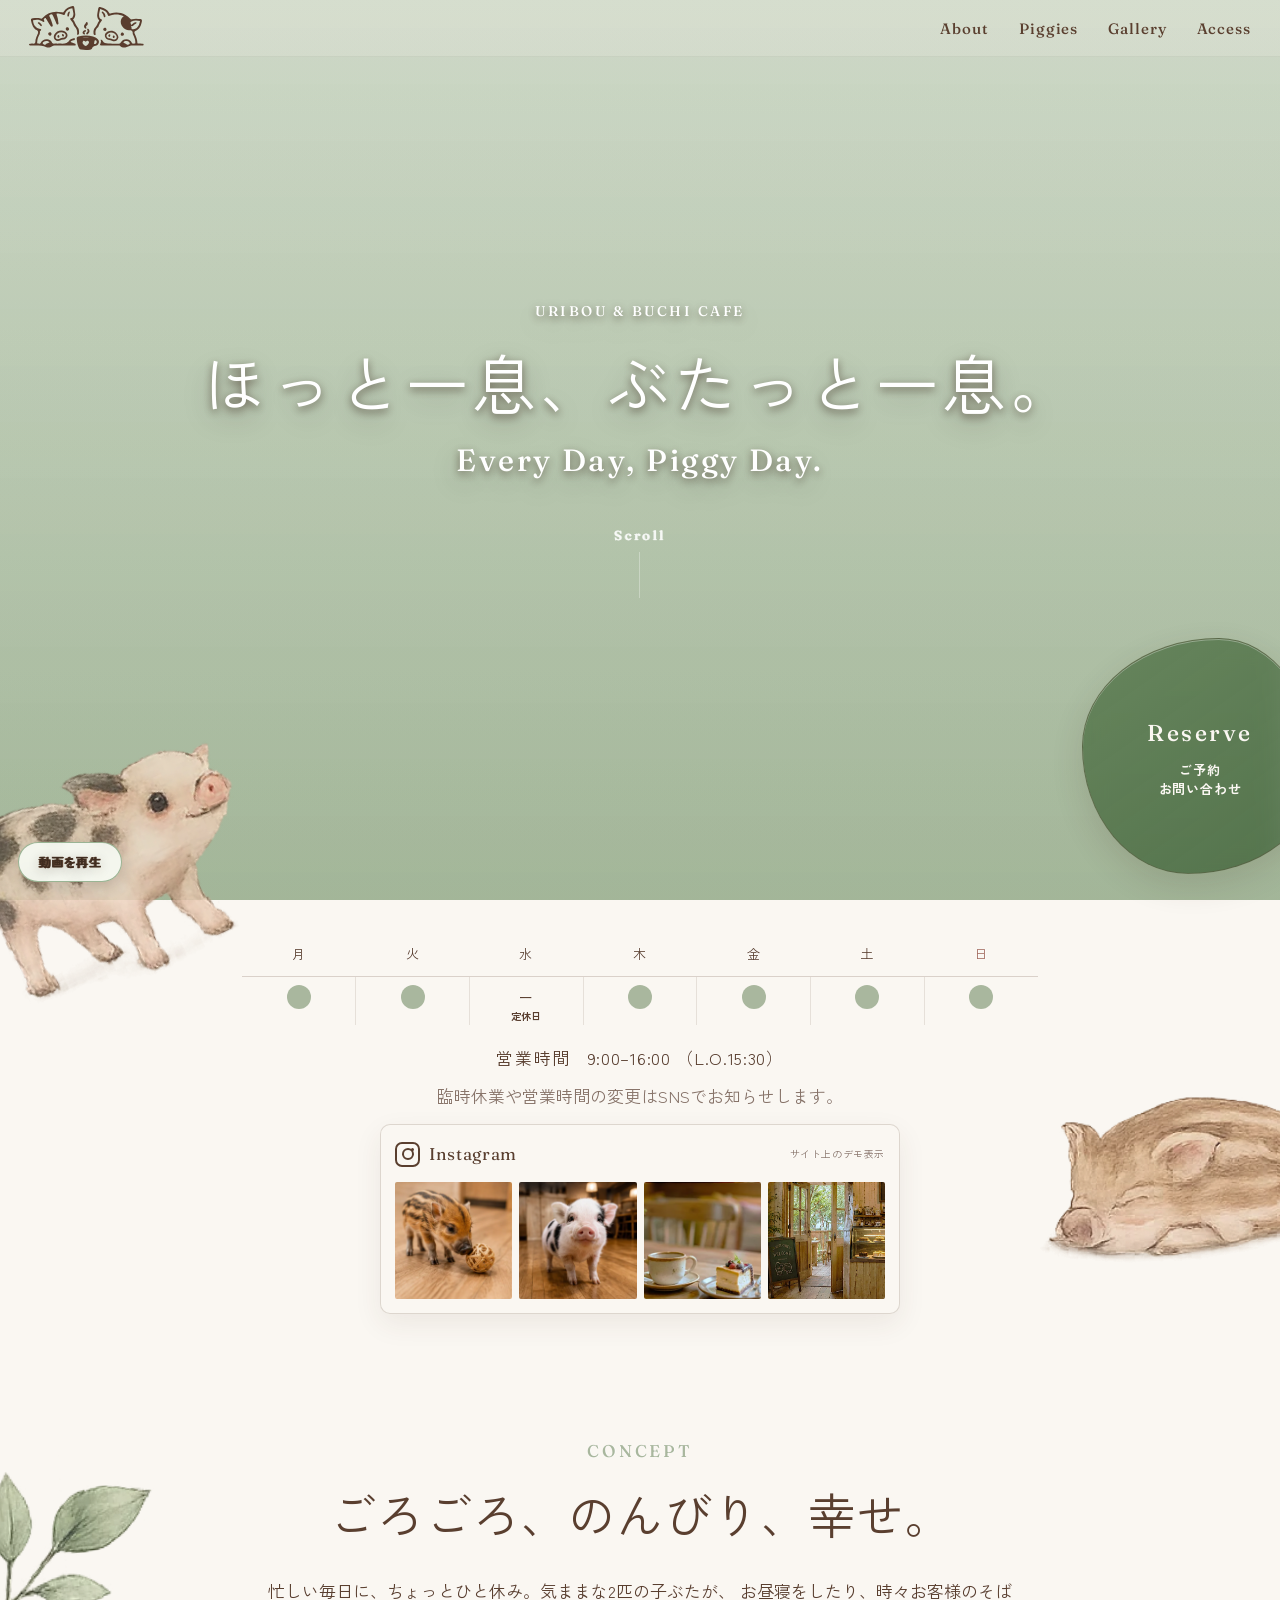
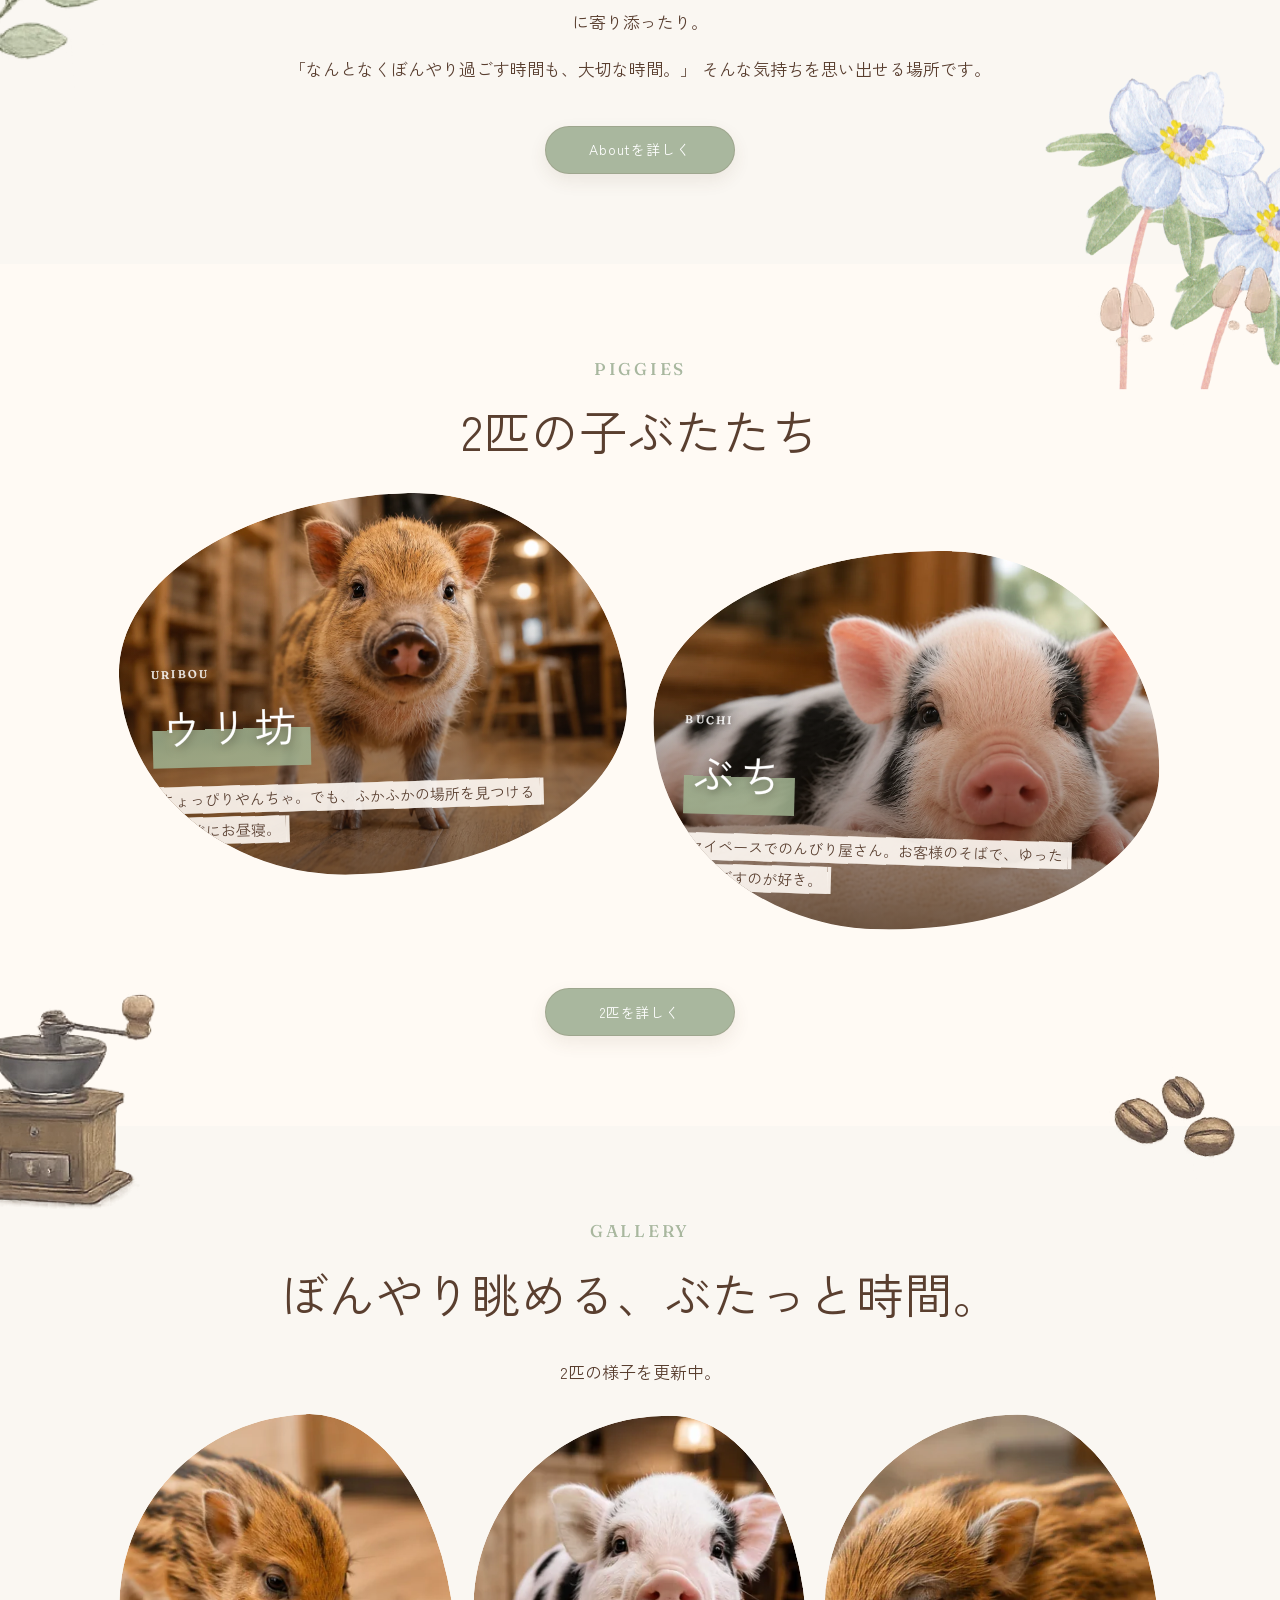
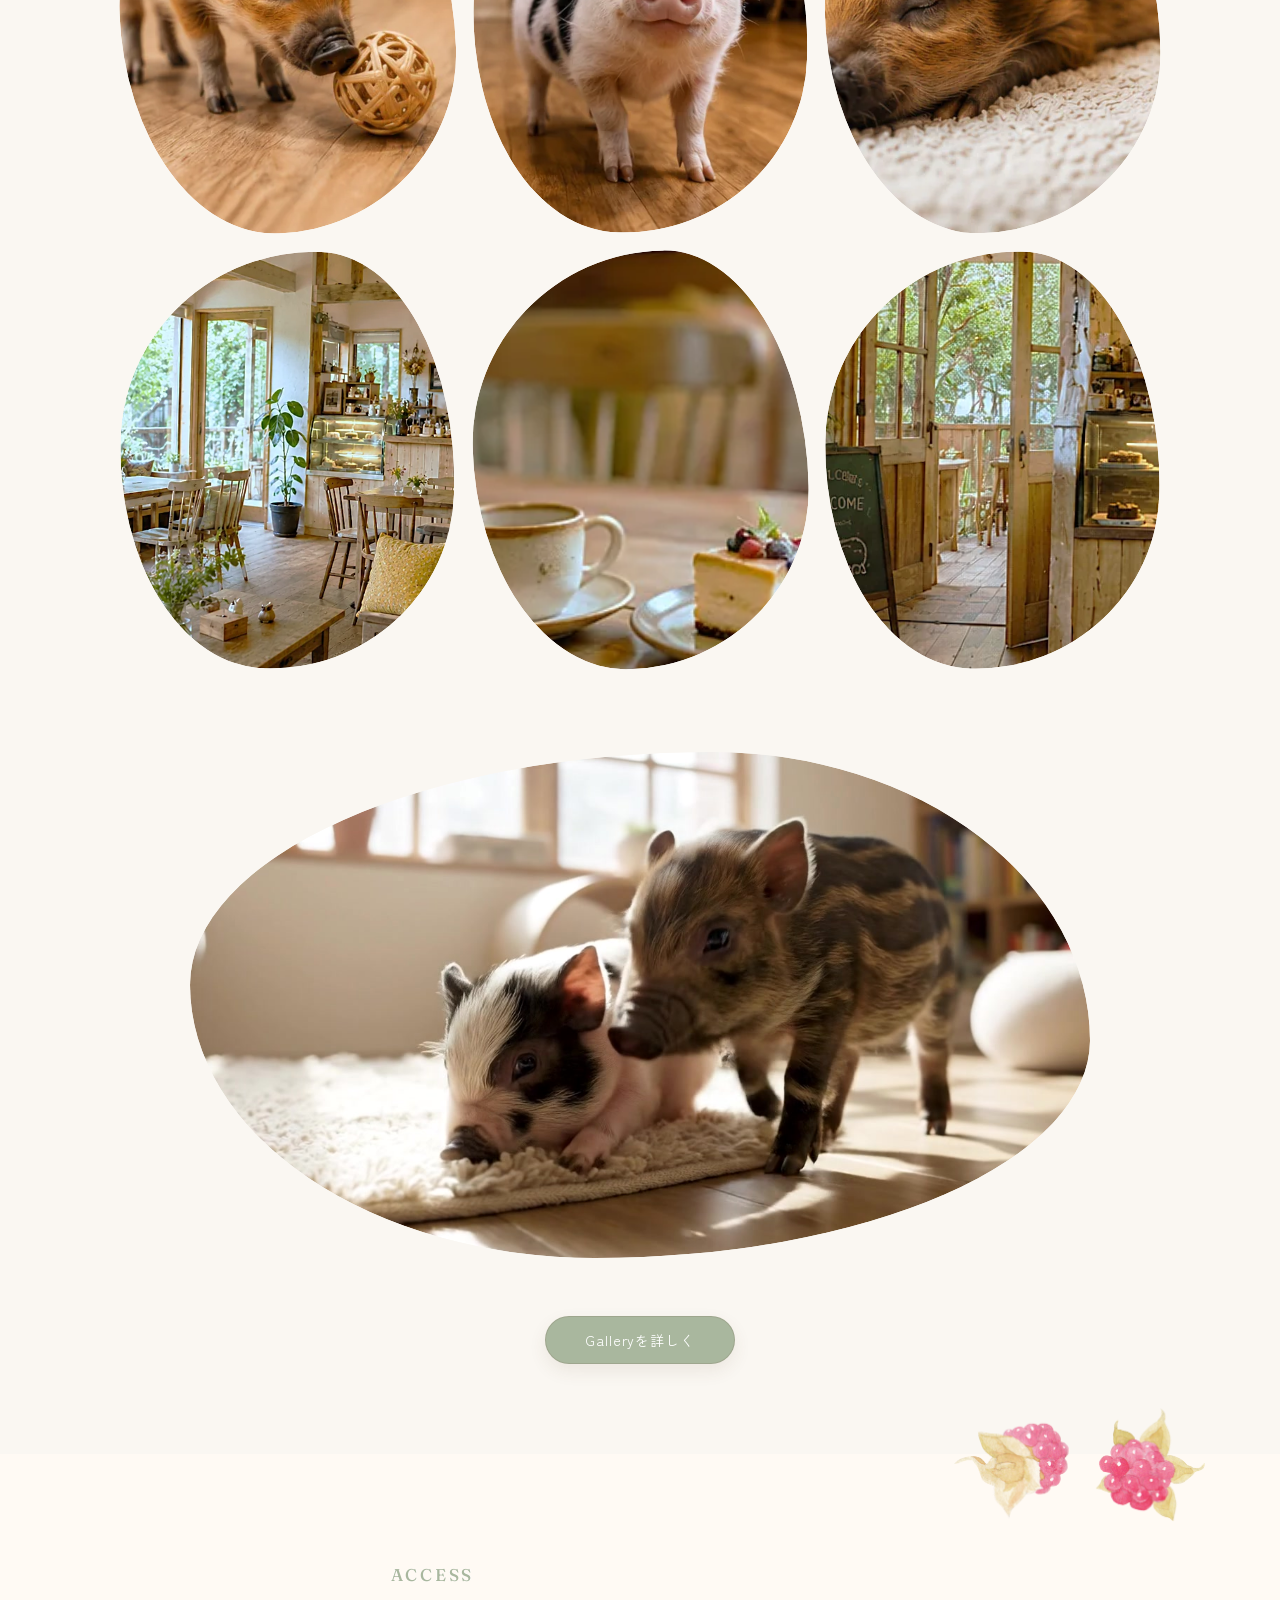
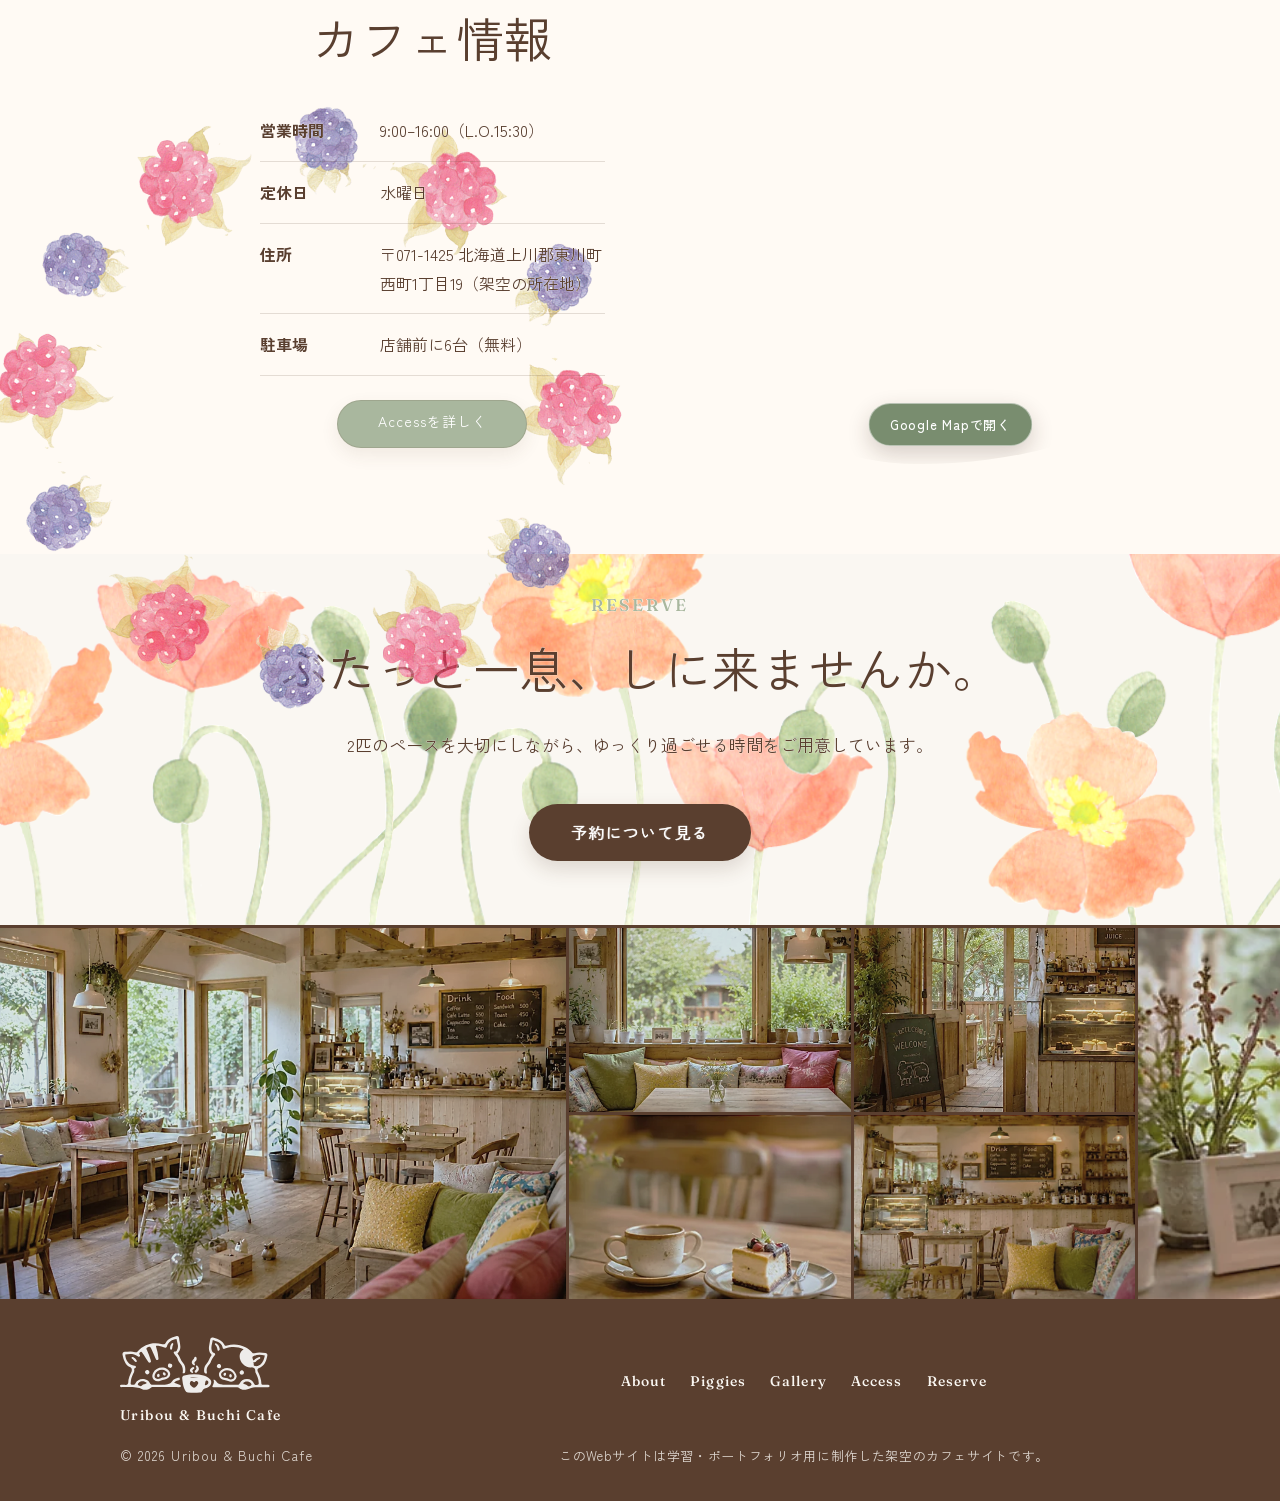
==== commit 66ead0d4: "v88!TOPページの装飾・カレンダー・Google Map表示を調整 - 各セクションの文章位置を調整 - 営業日カレンダーの丸と定休日表示を改善 - 背景イラストの位置・透明度・動きを調整 " ====
--- a/index.html
+++ b/index.html
@@ -33,7 +33,6 @@
     <img class="float-illust illust02" src="img/ChatGPT_bg_12.webp" alt="ウリ坊">
     <img class="float-illust illust03" src="img/ChatGPT_bg_17.webp" alt="葉">
     <img class="float-illust illust04" src="img/ChatGPT_bg _11.webp" alt="足跡">
-    <img class="float-illust illust05" src="img/ChatGPT_bg _03.webp" alt="コーヒーミル">
     <img class="float-illust illust06" src="img/ChatGPT_bg _04.webp" alt="コーヒー豆">
 
   </div>
@@ -124,7 +123,10 @@
               <tr>
                 <td aria-label="営業日"><span aria-hidden="true"></span></td>
                 <td aria-label="営業日"><span aria-hidden="true"></span></td>
-                <td class="weekly-closed"><span>定休日</span></td>
+                <td class="weekly-closed" aria-label="定休日">
+                  <span class="weekly-closed-mark" aria-hidden="true">ー</span>
+                  <small>定休日</small>
+                </td>
                 <td aria-label="営業日"><span aria-hidden="true"></span></td>
                 <td aria-label="営業日"><span aria-hidden="true"></span></td>
                 <td aria-label="営業日"><span aria-hidden="true"></span></td>
@@ -137,7 +139,19 @@
         <p class="calendar-hours"><strong>営業時間</strong> 9:00–16:00 <span>（L.O.15:30）</span></p>
         <div class="calendar-social">
           <p class="calendar-note">臨時休業や営業時間の変更はSNSでお知らせします。</p>
-          <a class="instagram-link" href="https://www.instagram.com/" target="_blank" rel="noopener noreferrer" aria-label="Instagramを開く（外部サイト・デモリンク）" title="架空サイトのためInstagramトップへ移動します">Instagram <small>デモリンク</small></a>
+          <a class="instagram-demo" href="https://www.instagram.com/" target="_blank" rel="noopener noreferrer" aria-label="Instagram公式トップを開く（この表示は架空サイト用のデモです）">
+            <span class="instagram-demo__head">
+              <span class="instagram-demo__icon" aria-hidden="true"></span>
+              <span class="instagram-demo__title">Instagram</span>
+              <small>サイト上のデモ表示</small>
+            </span>
+            <span class="instagram-demo__photos" aria-hidden="true">
+              <span class="instagram-demo__photo"><img src="img/ChatGPT_profile_6.webp" alt="" loading="lazy" decoding="async"></span>
+              <span class="instagram-demo__photo"><img src="img/ChatGPT_profile_2.webp" alt="" loading="lazy" decoding="async"></span>
+              <span class="instagram-demo__photo"><img src="img/ChatGPT_cafe_04.webp" alt="" loading="lazy" decoding="async"></span>
+              <span class="instagram-demo__photo"><img src="img/ChatGPT_cafe_05.webp" alt="" loading="lazy" decoding="async"></span>
+            </span>
+          </a>
         </div>
       </div>
     </section>
@@ -201,25 +215,12 @@
       </div>
     </section>
 
-    <section class="section movie-section section-reveal">
-      <div class="section-inner movie-grid">
-        <div>
-          <p class="section-kicker">Movie</p>
-          <h2>ぼんやり眺める、ぶたっと時間。</h2>
-          <p>2匹の様子を更新中。</p>
-          <a class="text-link" href="gallery.html">Movieを詳しく</a>
-        </div>
-        <div class="inline-video-frame">
-          <video id="top-piggy-video" class="inline-video" data-src="video/piggy-movie.mp4" autoplay muted loop playsinline preload="none" poster="img/buchi-photo.jpg" aria-label="ウリ坊とぶちが店内で過ごす動画">お使いのブラウザでは動画を再生できません。</video>
-          <button class="video-motion-toggle" type="button" data-video="top-piggy-video" aria-controls="top-piggy-video">動画を再生</button>
-        </div>
-      </div>
-    </section>
-
     <section id="gallery" class="section gallery-section section-reveal">
+      <img class="float-illust illust05" src="img/ChatGPT_bg _03.webp" alt="" aria-hidden="true">
       <div class="section-inner">
         <p class="section-kicker">Gallery</p>
-        <h2>のんびり流れる、カフェの時間。</h2>
+        <h2>ぼんやり眺める、ぶたっと時間。</h2>
+        <p class="gallery-intro">2匹の様子を更新中。</p>
         <div class="gallery-grid">
           <a class="gallery-trigger" href="img/ChatGPT_profile_6.webp" aria-label="画像を拡大：木のボールで遊ぶウリ坊" aria-haspopup="dialog"><img class="gallery-image" src="img/ChatGPT_profile_6.webp" alt="木のボールで遊ぶウリ坊" loading="lazy" decoding="async"></a>
           <a class="gallery-trigger" href="img/ChatGPT_profile_2.webp" aria-label="画像を拡大：店内でこちらを見つめるぶち" aria-haspopup="dialog"><img class="gallery-image" src="img/ChatGPT_profile_2.webp" alt="店内でこちらを見つめるぶち" loading="lazy" decoding="async"></a>
@@ -229,6 +230,11 @@
           <a class="gallery-trigger" href="img/ChatGPT_cafe_05.webp" aria-label="画像を拡大：緑が見えるカフェの入口とショーケース" aria-haspopup="dialog"><img class="gallery-image" src="img/ChatGPT_cafe_05.webp" alt="緑が見えるカフェの入口とショーケース" loading="lazy" decoding="async"></a>
         </div>
 
+        <div class="inline-video-frame gallery-video">
+          <video id="top-piggy-video" class="inline-video" data-src="video/piggy-movie.mp4" autoplay muted loop playsinline preload="none" poster="img/buchi-photo.jpg" aria-label="ウリ坊とぶちが店内で過ごす動画">お使いのブラウザでは動画を再生できません。</video>
+          <button class="video-motion-toggle" type="button" data-video="top-piggy-video" aria-controls="top-piggy-video">動画を再生</button>
+        </div>
+
         <div class="center">
           <a class="text-link" href="gallery.html">Galleryを詳しく</a>
         </div>
@@ -236,6 +242,7 @@
     </section>
 
     <section id="access" class="section access-section section-reveal">
+      <span class="access-wreath-anchor" aria-hidden="true"></span>
       <div class="section-inner access-grid">
         <div>
           <p class="section-kicker">Access</p>
@@ -268,6 +275,7 @@
             width="600" height="450" style="border:0;" allowfullscreen="" loading="lazy"
             referrerpolicy="strict-origin-when-cross-origin">
           </iframe>
+          <a class="map-external-link" href="https://www.google.com/maps/search/?api=1&amp;query=43.69226939287987%2C142.49957049881365" target="_blank" rel="noopener noreferrer">Google Mapで開く</a>
         </div>
       </div>
     </section>
--- a/css/style.css
+++ b/css/style.css
@@ -5700,3 +5700,852 @@
   background: var(--brown);
   color: var(--ivory);
 }
+
+/* =========================================================
+   v64: Movie inside Gallery and a soft mobile top edge
+   ========================================================= */
+.gallery-movie {
+  position: relative;
+  z-index: 2;
+  margin-top: clamp(64px, 8vw, 108px);
+  padding-top: clamp(36px, 5vw, 64px);
+}
+
+.gallery-movie::before {
+  content: "";
+  position: absolute;
+  z-index: -1;
+  inset: 12% 0 -18%;
+  background:
+    url("../img/illustAC__1441581.png")
+    center bottom / min(980px, 88%) auto no-repeat;
+  opacity: .08;
+  filter: saturate(.68) sepia(.08);
+  pointer-events: none;
+}
+
+@media (max-width: 768px) {
+  .gallery-movie {
+    margin-top: 58px;
+    padding-top: 38px;
+  }
+
+  .gallery-movie::before {
+    inset: 8% -20px -12%;
+    background-size: 720px auto;
+    background-position: center calc(100% + 110px);
+    opacity: .34;
+  }
+
+  /*
+   * The 5px straight mark was the clipped top edge of the two glass shapes.
+   * Fade their upper ends before they meet the viewport edge.
+   */
+  .site-header {
+    border: 0;
+    outline: 0;
+  }
+
+  .header-logo::before,
+  .menu-button::before {
+    -webkit-mask-image:
+      linear-gradient(
+        to bottom,
+        transparent 0%,
+        transparent 20%,
+        #000 36%,
+        #000 100%
+      );
+    mask-image:
+      linear-gradient(
+        to bottom,
+        transparent 0%,
+        transparent 20%,
+        #000 36%,
+        #000 100%
+      );
+  }
+}
+
+/* =========================================================
+   v65: One Gallery heading and a top-flush mobile hero
+   ========================================================= */
+.gallery-intro {
+  margin: 12px 0 0;
+}
+
+.gallery-video {
+  width: min(900px, 100%);
+  margin: clamp(48px, 7vw, 82px) auto 0;
+}
+
+@media (max-width: 768px) {
+  /* Keep the moving image flush with the physical top edge of the screen. */
+  .hero {
+    margin-top: 0;
+    padding-top: 0;
+    border-top: 0;
+  }
+
+  .hero-video {
+    inset: -2px 0 auto;
+    width: 100%;
+    height: calc(100% + 2px);
+  }
+
+  /*
+   * The header itself stays transparent. The two local shapes no longer
+   * touch the screen edge and no blur or mask can create a straight strip.
+   */
+  .site-header {
+    border: 0;
+    outline: 0;
+    background: transparent;
+    -webkit-backdrop-filter: none;
+    backdrop-filter: none;
+    box-shadow: none;
+  }
+
+  .header-logo::before {
+    inset: -12px -20px -22px -15px;
+  }
+
+  .menu-button::before {
+    inset: -12px -11px -9px;
+  }
+
+  .header-logo::before,
+  .menu-button::before {
+    -webkit-backdrop-filter: none;
+    backdrop-filter: none;
+    -webkit-mask-image: none;
+    mask-image: none;
+  }
+
+  .gallery-video {
+    margin-top: 42px;
+  }
+}
+
+/* =========================================================
+   v66: Lift the sixth Gallery photo and sharpen media corners
+   ========================================================= */
+.gallery-section.is-revealed .gallery-grid > :nth-child(6) {
+  opacity: 1;
+  transform: translateY(-16px) scale(1) rotate(1.2deg);
+  transition-delay: .68s;
+}
+
+/* Keep content media softly rounded, but less card-like than before. */
+.piggy-visual,
+.piggy-photo,
+.profile-photo-frame,
+.profile-card > img,
+.gallery-trigger,
+.gallery-image,
+.gallery-item,
+.inline-video,
+.featured-movie video,
+.image-lightbox__image,
+.map-placeholder,
+.map-embed,
+.map-embed iframe {
+  border-radius: 8px;
+}
+
+@media (max-width: 768px) {
+  .gallery-section.is-revealed .gallery-grid > :nth-child(6) {
+    transform: translateY(-24px) scale(1) rotate(1deg);
+  }
+
+  .gallery-video {
+    position: relative;
+    z-index: 1;
+    margin-top: 54px;
+  }
+}
+
+/* =========================================================
+   v67: Align the sixth Gallery photo and clear Gallery video
+   ========================================================= */
+/* The sixth item now uses the same vertical baseline as the other photos. */
+.gallery-section.is-revealed .gallery-grid > :nth-child(6) {
+  transform: translateY(0) scale(1) rotate(1deg);
+}
+
+/* Keep the Gallery videos clear while preserving the existing color balance. */
+.gallery-video .inline-video,
+.gallery-page .featured-movie video {
+  filter: saturate(1) contrast(1.01);
+}
+
+@media (max-width: 768px) {
+  .gallery-section.is-revealed .gallery-grid > :nth-child(6) {
+    transform: translateY(0) scale(1) rotate(1deg);
+  }
+}
+
+/* =========================================================
+   v68: Organic flowing shapes for TOP content media
+   ========================================================= */
+/* Keep the full-screen hero and decorative illustrations unchanged. */
+.home-page .piggy-visual,
+.home-page .gallery-trigger,
+.home-page .gallery-video,
+.home-page .map-embed,
+.home-page .piggy-photo,
+.home-page .gallery-image,
+.home-page .gallery-video .inline-video,
+.home-page .map-embed iframe {
+  border-radius: 58% 42% 55% 45% / 46% 57% 43% 54%;
+}
+
+.home-page .piggy-visual,
+.home-page .gallery-trigger,
+.home-page .gallery-video,
+.home-page .map-embed {
+  overflow: hidden;
+}
+
+/* =========================================================
+   v69: Compact rectangular mobile header
+   ========================================================= */
+@media (max-width: 768px) {
+  /* Use one PC-like rectangular panel at 80% of the screen width. */
+  .site-header {
+    top: 0;
+    left: 10%;
+    width: 80%;
+    height: 64px;
+    padding: 8px 16px;
+    border: 0;
+    border-radius: 0;
+    background: rgba(250, 247, 242, .34);
+    -webkit-backdrop-filter: blur(14px) saturate(.95);
+    backdrop-filter: blur(14px) saturate(.95);
+    box-shadow: 0 1px 0 rgba(90, 63, 47, .06);
+  }
+
+  /* Remove the former separate flowing backgrounds behind the logo and menu. */
+  .header-logo::before,
+  .menu-button::before {
+    display: none;
+    content: none;
+  }
+
+  /* Keep the slide-down menu directly below the compact header. */
+  .site-nav {
+    top: 64px;
+  }
+}
+
+/* =========================================================
+   v70: Full-width mobile header with reduced height
+   ========================================================= */
+@media (max-width: 768px) {
+  /* Width remains 100%; only the vertical size is about 80% of the former 76px. */
+  .site-header {
+    left: 0;
+    width: 100%;
+    height: 60px;
+    padding: 6px 20px;
+  }
+
+  .site-nav {
+    top: 60px;
+  }
+}
+
+/* =========================================================
+   v71: Instagram-style visual demo on the TOP calendar
+   ========================================================= */
+.home-page .calendar-social {
+  display: grid;
+  justify-items: center;
+  gap: 12px;
+}
+
+.instagram-demo {
+  display: grid;
+  width: min(520px, 100%);
+  gap: 12px;
+  padding: 14px;
+  color: var(--brown);
+  background: rgba(250, 247, 242, .54);
+  border: 1px solid rgba(90, 63, 47, .18);
+  border-radius: 10px;
+  box-shadow: 0 10px 28px rgba(75, 50, 34, .08);
+  text-decoration: none;
+  transition:
+    color .3s ease,
+    border-color .3s ease,
+    background-color .3s ease,
+    transform .3s ease;
+}
+
+.instagram-demo__head {
+  display: flex;
+  align-items: center;
+  gap: 9px;
+}
+
+.instagram-demo__icon {
+  position: relative;
+  flex: 0 0 auto;
+  width: 25px;
+  height: 25px;
+  border: 2px solid currentColor;
+  border-radius: 7px;
+}
+
+.instagram-demo__icon::before {
+  position: absolute;
+  top: 50%;
+  left: 50%;
+  width: 8px;
+  height: 8px;
+  border: 2px solid currentColor;
+  border-radius: 50%;
+  content: "";
+  transform: translate(-50%, -50%);
+}
+
+.instagram-demo__icon::after {
+  position: absolute;
+  top: 4px;
+  right: 4px;
+  width: 3px;
+  height: 3px;
+  background: currentColor;
+  border-radius: 50%;
+  content: "";
+}
+
+.instagram-demo__title {
+  font-family: Fraunces, Georgia, serif;
+  font-size: 17px;
+  letter-spacing: .04em;
+}
+
+.instagram-demo__head small {
+  margin-left: auto;
+  color: var(--brown-soft);
+  font-size: 10px;
+  letter-spacing: .06em;
+}
+
+.instagram-demo__photos {
+  display: grid;
+  grid-template-columns: repeat(4, minmax(0, 1fr));
+  gap: 7px;
+}
+
+.instagram-demo__photo {
+  display: block;
+  overflow: hidden;
+  aspect-ratio: 1;
+  background: var(--ivory);
+  border-radius: 2px;
+}
+
+.instagram-demo__photo img {
+  display: block;
+  width: 100%;
+  height: 100%;
+  object-fit: cover;
+  transition: transform .45s ease;
+}
+
+.instagram-demo:hover,
+.instagram-demo:focus-visible {
+  color: #718665;
+  background: rgba(250, 247, 242, .72);
+  border-color: rgba(113, 134, 101, .52);
+  outline: none;
+  transform: translateY(-2px);
+}
+
+.instagram-demo:hover .instagram-demo__photo img,
+.instagram-demo:focus-visible .instagram-demo__photo img {
+  transform: scale(1.045);
+}
+
+.instagram-demo:focus-visible {
+  outline: 3px solid rgba(169, 183, 158, .55);
+  outline-offset: 3px;
+}
+
+@media (max-width: 520px) {
+  .instagram-demo {
+    padding: 11px;
+  }
+
+  .instagram-demo__head {
+    gap: 7px;
+  }
+
+  .instagram-demo__title {
+    font-size: 15px;
+  }
+
+  .instagram-demo__head small {
+    font-size: 9px;
+  }
+
+  .instagram-demo__photos {
+    gap: 4px;
+  }
+}
+
+@media (prefers-reduced-motion: reduce) {
+  .instagram-demo,
+  .instagram-demo__photo img {
+    transition: none;
+  }
+}
+
+/* =========================================================
+   v72: Lighter and vertically shorter header
+   ========================================================= */
+.site-header {
+  background: rgba(250, 247, 242, .2);
+  -webkit-backdrop-filter: blur(10px) saturate(.92);
+  backdrop-filter: blur(10px) saturate(.92);
+  box-shadow: 0 1px 0 rgba(90, 63, 47, .035);
+}
+
+@media (min-width: 769px) {
+  /* 70px × 80% = 56px. The logo follows the same compact balance. */
+  .site-header {
+    height: 56px;
+    padding: 4px 29px;
+  }
+
+  .header-logo {
+    width: clamp(84px, 9vw, 122px);
+  }
+}
+
+@media (max-width: 768px) {
+  /* 60px × 80% = 48px. Keep the full-width rectangular background. */
+  .site-header {
+    left: 0;
+    width: 100%;
+    height: 48px;
+    padding: 2px 20px;
+    background: rgba(250, 247, 242, .2);
+  }
+
+  .site-nav {
+    top: 48px;
+  }
+}
+
+/* =========================================================
+   v73: Video-responsive glass header and smaller mobile logo
+   ========================================================= */
+/*
+ * The TOP header keeps only a faint ivory layer. The backdrop filter uses
+ * the pixels beneath it, so the header naturally follows each video frame
+ * without running color-analysis JavaScript.
+ */
+.home-page .site-header {
+  background: rgba(250, 247, 242, .1);
+  -webkit-backdrop-filter: blur(9px) saturate(.78) brightness(1.04);
+  backdrop-filter: blur(9px) saturate(.78) brightness(1.04);
+  box-shadow: 0 1px 0 rgba(90, 63, 47, .025);
+}
+
+@media (max-width: 768px) {
+  .home-page .site-header {
+    background: rgba(250, 247, 242, .1);
+  }
+
+  /* Smaller than the desktop maximum and compact enough for the 48px header. */
+  .header-logo {
+    width: 82px;
+  }
+}
+
+/* =========================================================
+   v78: Keep v73 unchanged and remove only header blur
+   ========================================================= */
+.site-header,
+.home-page .site-header {
+  -webkit-backdrop-filter: none;
+  backdrop-filter: none;
+}
+
+/* =========================================================
+   v79: Slightly stronger TOP header background
+   ========================================================= */
+.home-page .site-header {
+  background: rgba(250, 247, 242, .16);
+}
+
+/* =========================================================
+   v80: Align TOP section copy with the Concept section
+   ========================================================= */
+.home-page .piggies-section .section-kicker,
+.home-page .piggies-section .section-inner > h2,
+.home-page .gallery-section .section-kicker,
+.home-page .gallery-section .section-inner > h2,
+.home-page .gallery-section .gallery-intro,
+.home-page .access-grid > div:first-child > .section-kicker,
+.home-page .access-grid > div:first-child > h2 {
+  text-align: center;
+}
+
+.home-page .gallery-section .gallery-intro {
+  width: min(760px, 100%);
+  margin: 12px auto 0;
+}
+
+.home-page .access-grid > div:first-child > .text-link {
+  display: block;
+  width: max-content;
+  margin-right: auto;
+  margin-left: auto;
+}
+
+@media (min-width: 769px) {
+  /*
+   * Bring the Access text start toward the same 760px reading area as
+   * Concept, while leaving the map and the two-column layout unchanged.
+   */
+  .home-page .access-grid > div:first-child {
+    padding-left: clamp(0px, calc((100vw - 824px) / 2), 80px);
+  }
+}
+
+@media (max-width: 768px) {
+  .home-page .gallery-section .gallery-intro {
+    width: calc(100% - 40px);
+  }
+
+  .home-page .access-grid > div:first-child {
+    padding-left: 0;
+  }
+}
+
+/* =========================================================
+   v81: Keep the TOP Google map above decorative artwork
+   ========================================================= */
+/*
+ * Release the Access section's isolated stacking group. Its content layer can
+ * then sit above the page-wide illustrations while the section background and
+ * decorative pseudo-elements remain behind it.
+ */
+.home-page .access-section {
+  isolation: auto;
+}
+
+.home-page .access-section::before,
+.home-page .access-section::after {
+  z-index: 1;
+}
+
+.home-page .access-section > .section-inner {
+  position: relative;
+  z-index: 6;
+}
+
+.home-page .access-grid > .map-embed,
+.home-page .access-grid > .map-embed iframe {
+  position: relative;
+  z-index: 20;
+}
+
+/* =========================================================
+   v82: Smaller weekly calendar marks and clear closed day
+   ========================================================= */
+.weekly-calendar td {
+  height: 48px;
+  padding-top: 8px;
+  vertical-align: top;
+}
+
+.weekly-calendar td span,
+.weekly-calendar td.weekly-closed span {
+  width: 24px;
+  height: 24px;
+}
+
+.weekly-calendar td.weekly-closed {
+  padding-top: 4px;
+  text-align: center;
+}
+
+.weekly-calendar td.weekly-closed .weekly-closed-mark {
+  display: grid;
+  width: 24px;
+  height: 20px;
+  margin: 0 auto;
+  place-items: center;
+  color: var(--brown);
+  background: transparent;
+  border-radius: 0;
+  font-size: 14px;
+  font-weight: 500;
+  line-height: 1;
+}
+
+.weekly-calendar td.weekly-closed small {
+  display: block;
+  margin-top: 1px;
+  color: var(--brown);
+  font-size: 10px;
+  line-height: 1.2;
+  white-space: nowrap;
+}
+
+@media (max-width: 768px) {
+  .weekly-calendar td {
+    height: 44px;
+    padding-top: 7px;
+  }
+
+  .weekly-calendar td span,
+  .weekly-calendar td.weekly-closed span {
+    width: 20px;
+    height: 20px;
+  }
+
+  .weekly-calendar td.weekly-closed {
+    padding-top: 3px;
+  }
+
+  .weekly-calendar td.weekly-closed .weekly-closed-mark {
+    width: 20px;
+    height: 17px;
+    font-size: 12px;
+  }
+
+  .weekly-calendar td.weekly-closed small {
+    margin-top: 0;
+    font-size: 8px;
+  }
+}
+
+/* =========================================================
+   v83: Start the berry wreath below the TOP "カフェ情報" heading
+   ========================================================= */
+/* The old wreath belonged to the Reserve section and reached upward.
+   It is now anchored immediately after the Access heading instead. */
+.home-page .reserve-section::before {
+  content: none;
+}
+
+.home-page .access-wreath-anchor {
+  position: relative;
+  z-index: -1;
+  display: block;
+  height: 0;
+  pointer-events: none;
+}
+
+.home-page .access-wreath-anchor::before {
+  content: "";
+  position: absolute;
+  top: 0;
+  left: -250px;
+  width: clamp(650px, 68vw, 900px);
+  aspect-ratio: 4 / 3;
+  background: url("../img/illustAC__1582917.png") center / contain no-repeat;
+  opacity: .86;
+}
+
+.home-page .access-grid .info-list {
+  position: relative;
+  z-index: 2;
+}
+
+@media (max-width: 768px) {
+  .home-page .access-wreath-anchor::before {
+    left: -235px;
+    width: 570px;
+  }
+}
+
+/* =========================================================
+   v84: Align the open-day circles and closed-day dash
+   ========================================================= */
+/* The dash uses the same invisible square as each circle.
+   Matching the square and cell padding keeps their centers level. */
+.weekly-calendar td.weekly-closed {
+  padding-top: 8px;
+}
+
+.weekly-calendar td.weekly-closed .weekly-closed-mark {
+  width: 24px;
+  height: 24px;
+}
+
+@media (max-width: 768px) {
+  .weekly-calendar td.weekly-closed {
+    padding-top: 7px;
+  }
+
+  .weekly-calendar td.weekly-closed .weekly-closed-mark {
+    width: 20px;
+    height: 20px;
+  }
+}
+
+/* =========================================================
+   v85: Independent wreath motion and soft hero text shadows
+   ========================================================= */
+/* The wreath is now a direct child of the Access section.
+   It no longer inherits the entrance and floating motion of the text column. */
+.home-page .access-wreath-anchor {
+  position: absolute;
+  z-index: 1;
+  top: clamp(176px, 19vw, 220px);
+  left: 50%;
+  display: block;
+  width: min(1040px, calc(100% - 56px));
+  height: 0;
+  transform: translateX(-50%);
+  pointer-events: none;
+}
+
+.home-page .access-wreath-anchor::before {
+  transform-origin: center;
+  animation: access-wreath-drift 9.4s ease-in-out infinite;
+}
+
+@keyframes access-wreath-drift {
+  0%,
+  100% {
+    transform: translate3d(0, 0, 0) rotate(-1deg);
+  }
+
+  50% {
+    transform: translate3d(0, -12px, 0) rotate(1deg);
+  }
+}
+
+/* Remove the former fine outline and use only blurred brown shadows.
+   The softer edges remain readable without looking sharply traced. */
+.home-page .hero-copy :where(.hero-label, h1, .hero-sub) {
+  -webkit-text-stroke: 0;
+  paint-order: normal;
+  text-shadow:
+    0 3px 8px rgba(55, 36, 24, .62),
+    0 10px 28px rgba(40, 26, 18, .28);
+}
+
+@media (max-width: 768px) {
+  .home-page .access-wreath-anchor {
+    top: 176px;
+    width: calc(100% - 44px);
+  }
+}
+
+@media (prefers-reduced-motion: reduce) {
+  .home-page .access-wreath-anchor::before {
+    animation: none;
+  }
+}
+
+/* =========================================================
+   v86: Lighter TOP berry wreath
+   ========================================================= */
+.home-page .access-wreath-anchor::before {
+  opacity: .68;
+}
+
+/* =========================================================
+   v87: Anchor the coffee grinder between Piggies and Gallery
+   ========================================================= */
+/* The grinder now belongs to the Gallery section instead of using
+   a fixed distance from the top of the whole page. */
+.home-page .gallery-section > .illust05 {
+  top: -150px;
+  left: -80px;
+  width: 300px;
+  z-index: 5;
+}
+
+@media (max-width: 768px) {
+  .home-page .gallery-section > .illust05 {
+    top: -95px;
+    left: -50px;
+    width: 190px;
+  }
+}
+
+/* =========================================================
+   v88: Wider TOP map and an always-visible external map link
+   ========================================================= */
+/* Extend the TOP map beyond the right side of its column.
+   The page edge may crop the far-right portion as part of the layout. */
+.home-page .access-grid > .map-embed {
+  width: calc(100% + max(120px, calc(50vw - 472px)));
+  max-width: none;
+  height: clamp(380px, 42vw, 520px);
+  aspect-ratio: auto;
+  justify-self: start;
+}
+
+.map-embed {
+  position: relative;
+}
+
+.map-external-link {
+  position: absolute;
+  z-index: 30;
+  bottom: 18px;
+  left: 50%;
+  display: inline-flex;
+  align-items: center;
+  justify-content: center;
+  min-height: 42px;
+  padding: 9px 20px;
+  border: 1px solid rgba(255, 255, 255, .48);
+  border-radius: 999px;
+  color: var(--white);
+  background: rgba(110, 132, 99, .92);
+  box-shadow: 0 8px 22px rgba(55, 36, 24, .2);
+  font-size: 13px;
+  font-weight: 500;
+  letter-spacing: .06em;
+  white-space: nowrap;
+  text-decoration: none;
+  -webkit-text-stroke: 0;
+  paint-order: normal;
+  text-shadow: none;
+  transform: translateX(-50%);
+  transition:
+    background-color .25s ease,
+    box-shadow .25s ease,
+    transform .25s ease;
+}
+
+.map-external-link:hover,
+.map-external-link:focus-visible {
+  color: var(--white);
+  background: rgba(90, 63, 47, .94);
+  box-shadow: 0 11px 26px rgba(55, 36, 24, .28);
+  transform: translate(-50%, -2px);
+}
+
+.map-external-link:focus-visible {
+  outline: 3px solid rgba(255, 255, 255, .88);
+  outline-offset: 3px;
+}
+
+@media (max-width: 768px) {
+  .home-page .access-grid > .map-embed {
+    width: calc(100% + 56px);
+    max-width: none;
+    height: clamp(320px, 90vw, 380px);
+  }
+
+  .map-external-link {
+    bottom: 14px;
+    min-height: 40px;
+    padding: 8px 17px;
+    font-size: 12px;
+  }
+}
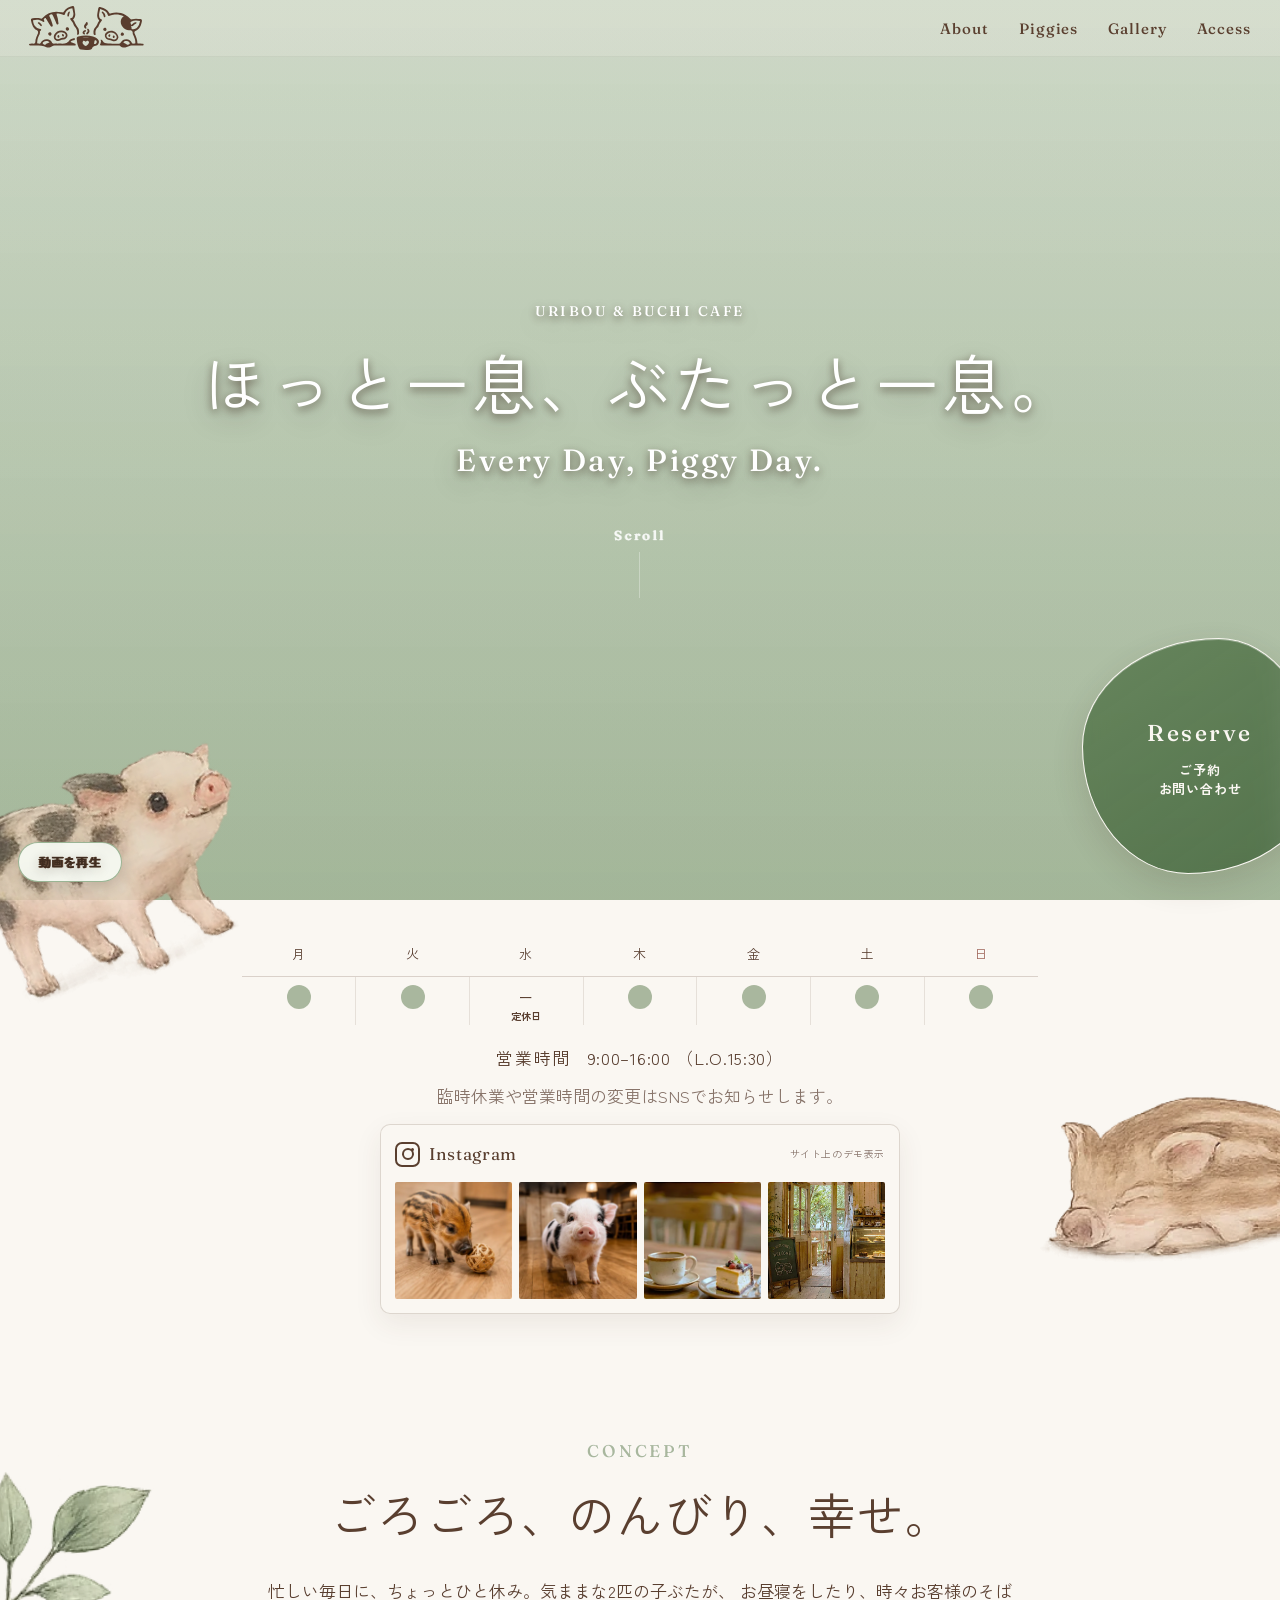
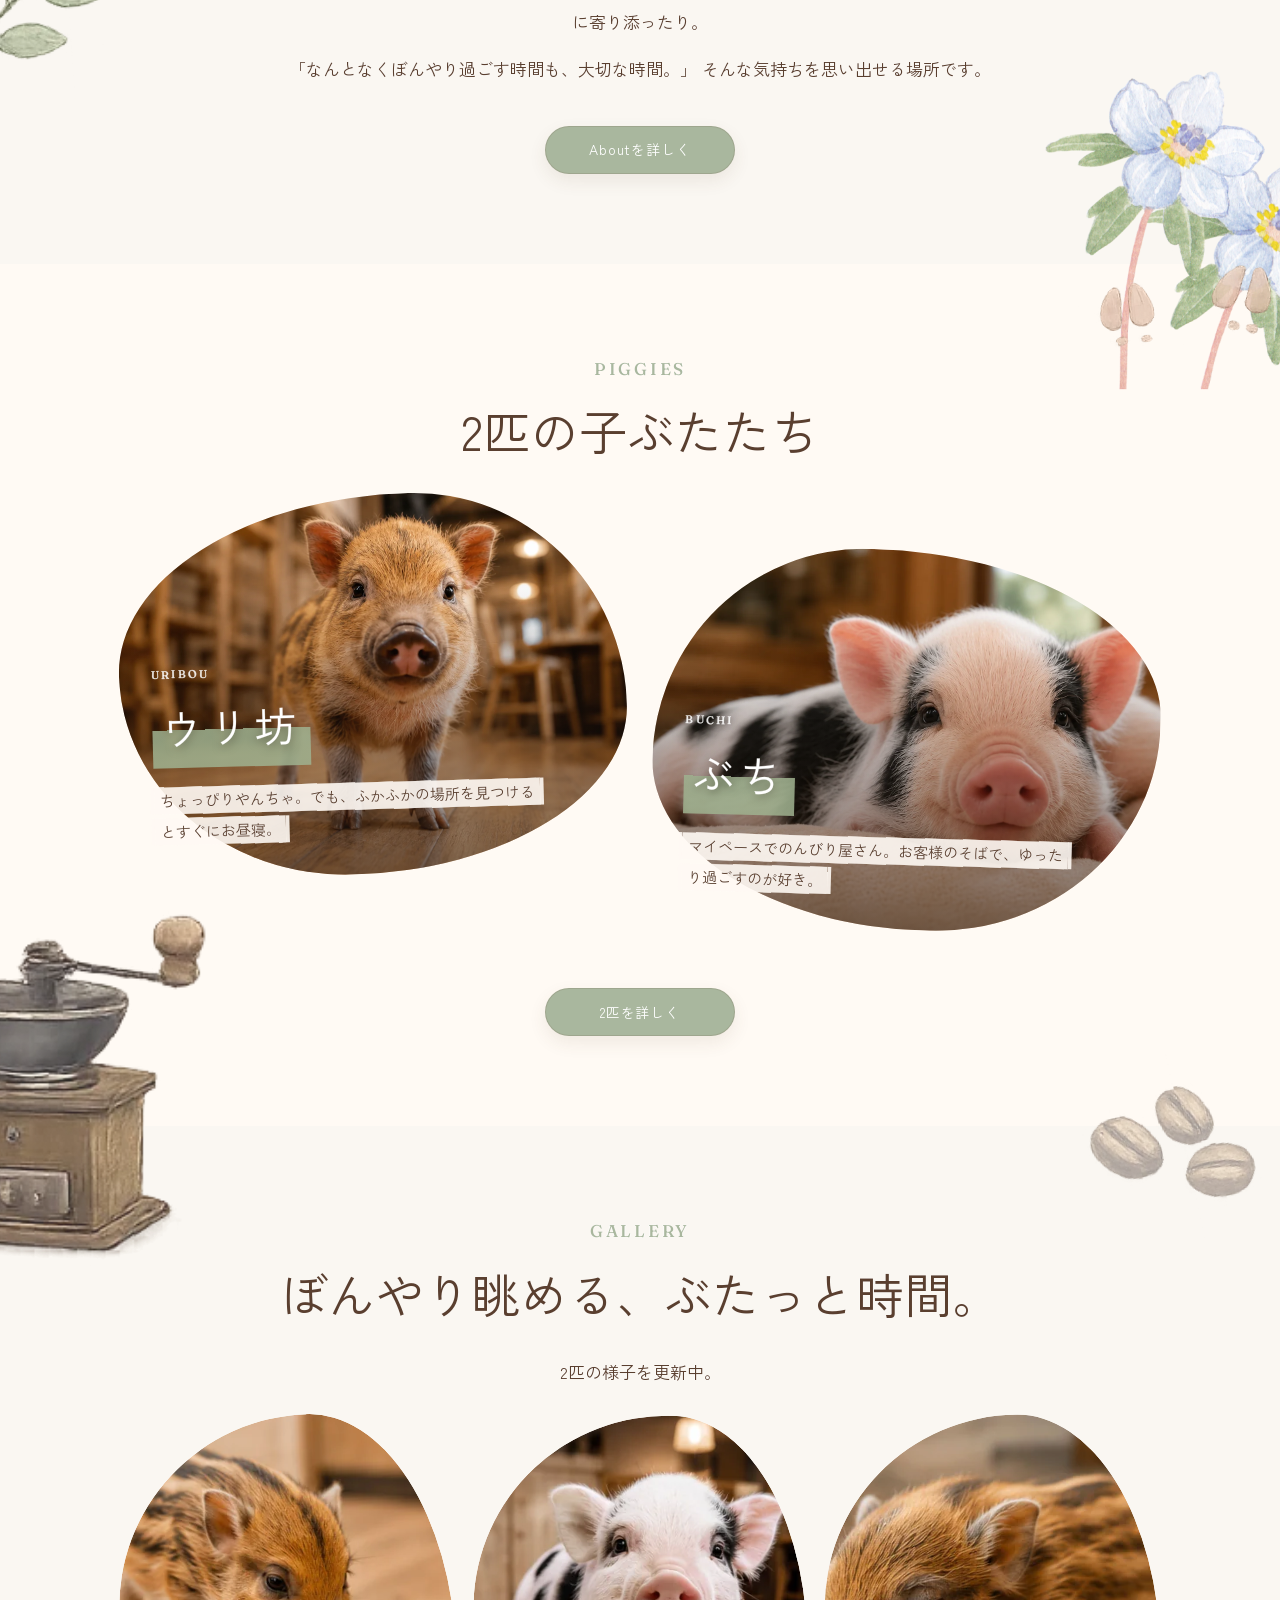
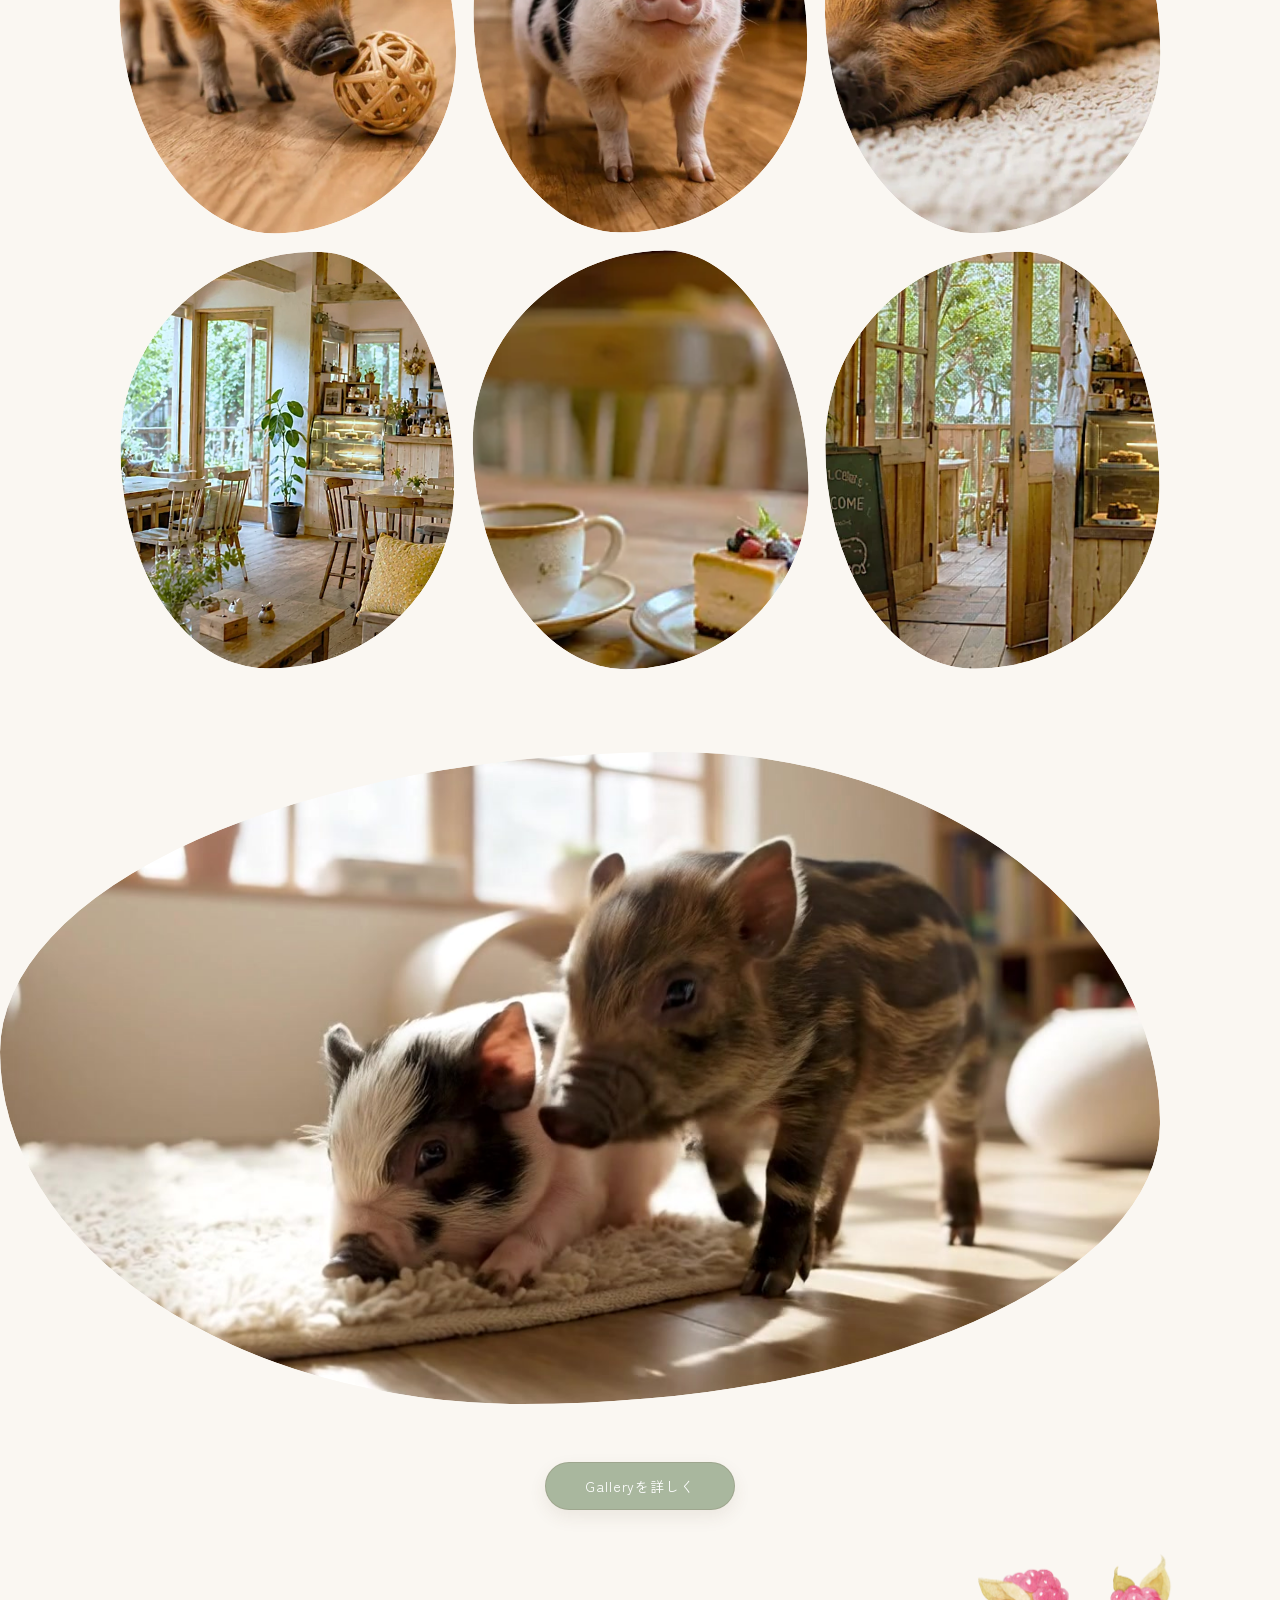
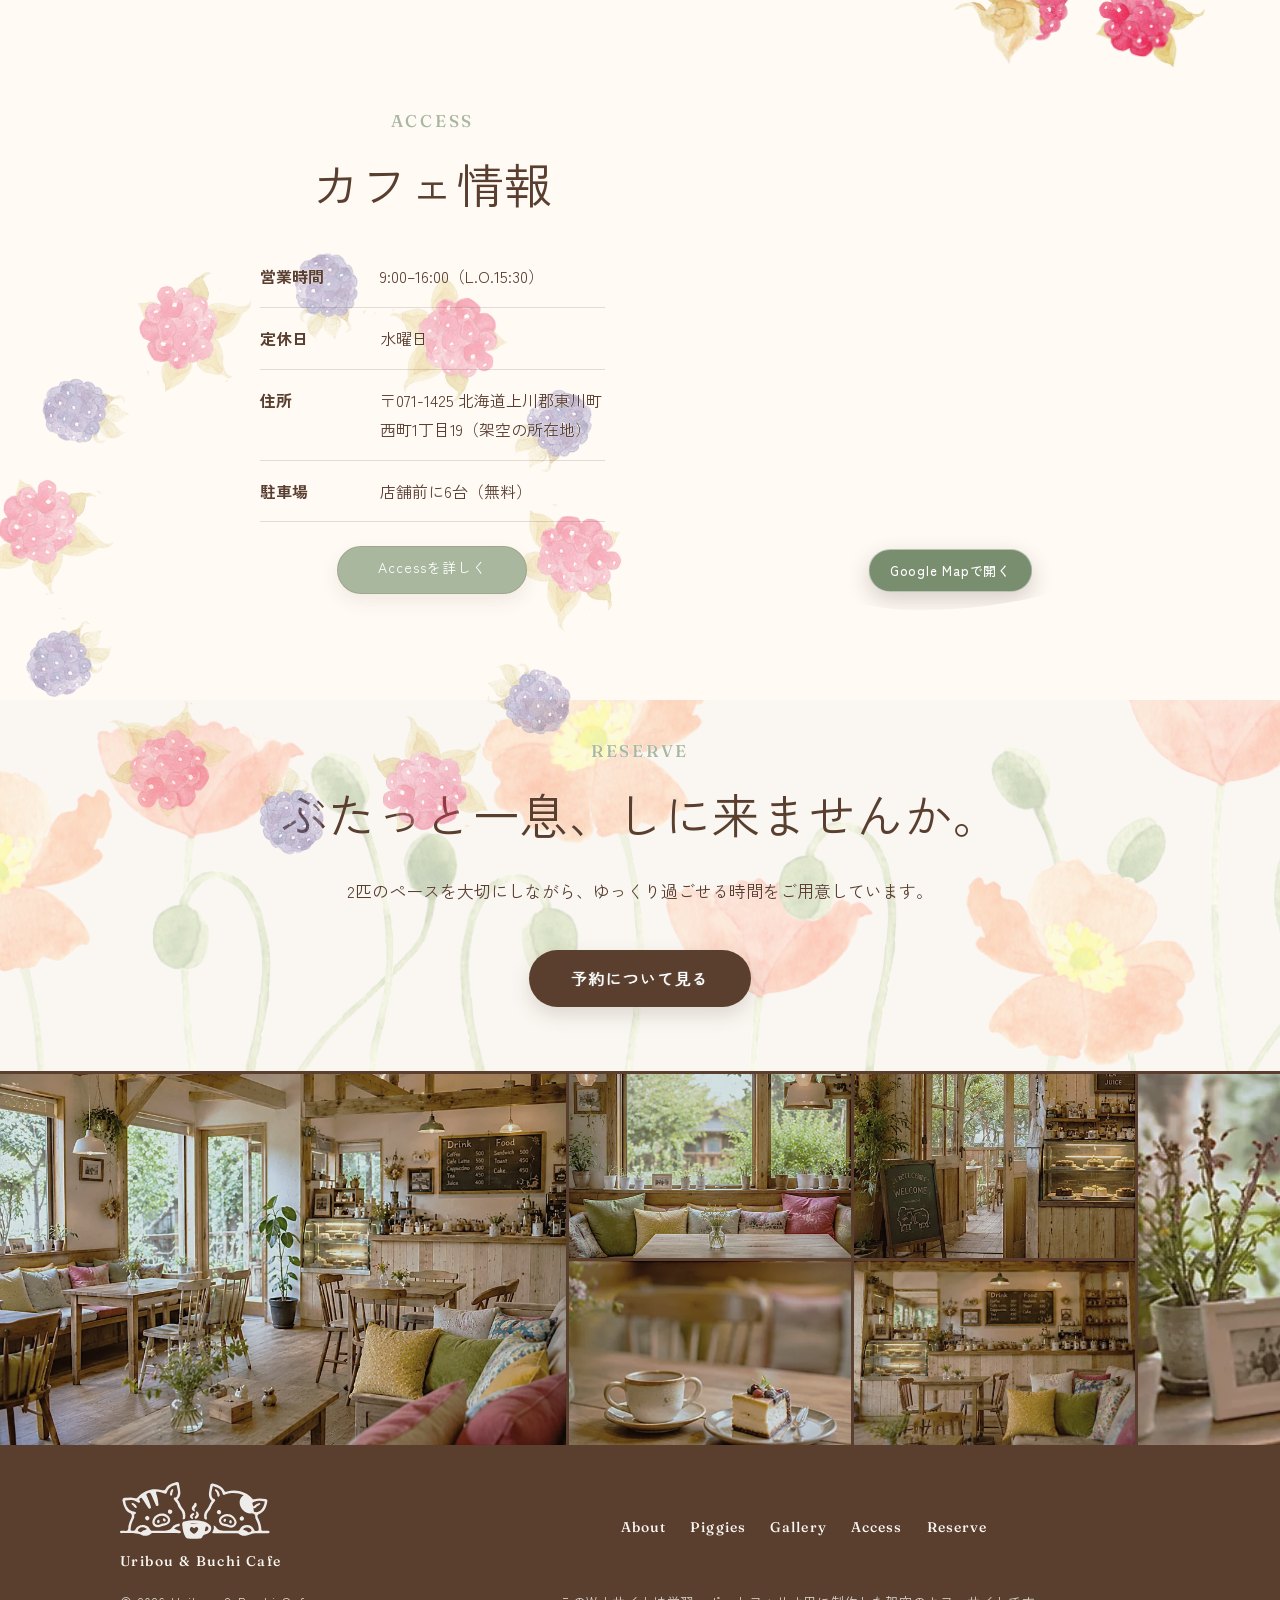
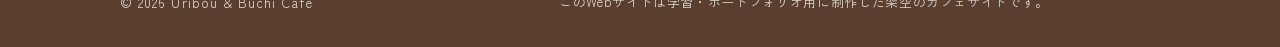
==== commit 423938d6: "v105‼子ページ編集 PIGGIESページのPC・スマホを「英字名→日本語名→紹介文」の並びへ統一し、PC版で小さく見えていたぶちの写真をウリ坊と同じ幅へ調整しました。見出しは`URIBOU’S p" ====
--- a/index.html
+++ b/index.html
@@ -27,13 +27,16 @@
 <body class="home-page">
   <a class="skip-link" href="#main-content">本文へ移動</a>
 
+  <div class="page-illusts page-illusts-back" aria-hidden="true">
+    <img class="float-illust illust06" src="img/ChatGPT_bg _04.webp" alt="">
+  </div>
+
   <div class="page-illusts" aria-hidden="true">
 
     <img class="float-illust illust01" src="img/ChatGPT_bg_01.webp" alt="ぶち">
     <img class="float-illust illust02" src="img/ChatGPT_bg_12.webp" alt="ウリ坊">
     <img class="float-illust illust03" src="img/ChatGPT_bg_17.webp" alt="葉">
     <img class="float-illust illust04" src="img/ChatGPT_bg _11.webp" alt="足跡">
-    <img class="float-illust illust06" src="img/ChatGPT_bg _04.webp" alt="コーヒー豆">
 
   </div>
 
@@ -158,7 +161,7 @@
 
     <section id="about" class="section about-section section-reveal">
       <div class="section-inner narrow">
-        <p class="section-kicker">Concept</p>
+        <p class="section-kicker">CONCEPT</p>
         <h2>ごろごろ、のんびり、幸せ。</h2>
         <p>
           忙しい毎日に、ちょっとひと休み。気ままな2匹の子ぶたが、
@@ -174,14 +177,16 @@
 
     <section id="piggies" class="section piggies-section">
       <div class="section-inner">
-        <p class="section-kicker">Piggies</p>
+        <p class="section-kicker">PIGGIES</p>
         <h2>2匹の子ぶたたち</h2>
 
         <div class="piggy-cards">
 
           <article class="piggy-card">
             <a class="piggy-visual" href="piggies.html">
-              <img class="piggy-photo" src="img/ChatGPT_profile01_04.webp" alt="ウリ坊の写真" loading="lazy" decoding="async">
+              <span class="piggy-photo-clip">
+                <img class="piggy-photo" src="img/ChatGPT_profile01_04.webp" alt="ウリ坊の写真" loading="lazy" decoding="async">
+              </span>
 
               <div class="piggy-overlay">
                 <span class="piggy-label">URIBOU</span>
@@ -195,7 +200,9 @@
 
           <article class="piggy-card">
             <a class="piggy-visual" href="piggies.html">
-              <img class="piggy-photo" src="img/ChatGPT_profile01_02.webp" alt="ぶちの写真" loading="lazy" decoding="async">
+              <span class="piggy-photo-clip">
+                <img class="piggy-photo" src="img/ChatGPT_profile01_02.webp" alt="ぶちの写真" loading="lazy" decoding="async">
+              </span>
 
               <div class="piggy-overlay">
                 <span class="piggy-label">BUCHI</span>
@@ -218,7 +225,7 @@
     <section id="gallery" class="section gallery-section section-reveal">
       <img class="float-illust illust05" src="img/ChatGPT_bg _03.webp" alt="" aria-hidden="true">
       <div class="section-inner">
-        <p class="section-kicker">Gallery</p>
+        <p class="section-kicker">GALLERY</p>
         <h2>ぼんやり眺める、ぶたっと時間。</h2>
         <p class="gallery-intro">2匹の様子を更新中。</p>
         <div class="gallery-grid">
@@ -245,7 +252,7 @@
       <span class="access-wreath-anchor" aria-hidden="true"></span>
       <div class="section-inner access-grid">
         <div>
-          <p class="section-kicker">Access</p>
+          <p class="section-kicker">ACCESS</p>
           <h2>カフェ情報</h2>
           <dl class="info-list">
             <div>
@@ -282,7 +289,7 @@
 
     <section id="reserve" class="section reserve-section section-reveal">
       <div class="section-inner narrow">
-        <p class="section-kicker">Reserve</p>
+        <p class="section-kicker">RESERVE</p>
         <h2>ぶたっと一息、しに来ませんか。</h2>
         <p>2匹のペースを大切にしながら、ゆっくり過ごせる時間をご用意しています。</p>
         <a class="reserve-button" href="reserve.html">予約について見る</a>
--- a/css/style.css
+++ b/css/style.css
@@ -5421,6 +5421,24 @@
   }
 }
 
+/* =========================================================
+   v104: Stack the English and Japanese piggy names on mobile
+   ========================================================= */
+@media (max-width: 768px) {
+  .piggies-page .profile-photo-word {
+    position: relative;
+    align-self: flex-start;
+    top: auto;
+    right: auto;
+    bottom: auto;
+    left: auto;
+    margin: 0 0 4px;
+    font-size: clamp(30px, 10vw, 42px);
+    line-height: 1;
+    letter-spacing: 0.08em;
+  }
+}
+
 @media (max-width: 768px) {
   .header-logo {
     position: relative;
@@ -6549,3 +6567,895 @@
     font-size: 12px;
   }
 }
+
+/* =========================================================
+   v89: Keep the floating Reserve button inside mobile screens
+   ========================================================= */
+/* The previous negative right value intentionally cropped the button,
+   but some mobile browsers treated that area as extra page width.
+   Keep the design and vertical motion while removing horizontal overflow. */
+@keyframes floating-reserve-blob-mobile {
+  0%,
+  100% {
+    translate: 0 0;
+    border-radius: 58% 42% 55% 45% / 46% 57% 43% 54%;
+  }
+
+  34% {
+    translate: 0 -7px;
+    border-radius: 43% 57% 46% 54% / 58% 42% 60% 40%;
+  }
+
+  68% {
+    translate: 0 -3px;
+    border-radius: 54% 46% 63% 37% / 40% 55% 45% 60%;
+  }
+}
+
+@media (max-width: 768px) {
+  html,
+  body {
+    max-width: 100%;
+    overflow-x: hidden;
+    overflow-x: clip;
+  }
+
+  .floating-reserve {
+    right: calc(12px + env(safe-area-inset-right, 0px));
+    left: auto;
+    width: min(150px, calc(100vw - 24px));
+    height: min(150px, calc(100vw - 24px));
+    max-width: calc(100vw - 24px);
+    max-height: calc(100vw - 24px);
+    box-sizing: border-box;
+    animation-name: floating-reserve-blob-mobile;
+  }
+}
+
+@media (max-width: 768px) and (prefers-reduced-motion: reduce) {
+  .floating-reserve {
+    animation: none;
+  }
+}
+
+/* =========================================================
+   v91: Unify the two large watercolor decorations at 40%
+   ========================================================= */
+/* Keep the very pale Gallery movie background at its original opacity.
+   Only the large flower meadow and berry-wreath decorations are adjusted. */
+.home-page .reserve-section::after,
+.about-page .about-reserve-cta::after,
+.piggies-page .piggies-section::after,
+.gallery-page main > .section:last-of-type::before,
+.access-page .access-section::before,
+.reserve-page .visit-notice-section::after {
+  opacity: .4;
+}
+
+.home-page .reserve-section::before,
+.about-page .about-reserve-invitation::before,
+.piggies-page .piggies-section::before,
+.reserve-page .faq-section::before,
+.home-page .access-wreath-anchor::before {
+  opacity: .4;
+}
+
+/* =========================================================
+   v92: Larger grinder and a softer background coffee-bean layer
+   ========================================================= */
+/* Keep the grinder's visual center while increasing it to 120%. */
+.home-page .gallery-section > .illust05 {
+  top: -180px;
+  left: -110px;
+  width: 360px;
+}
+
+/* ChatGPT_bg _04 uses its own back layer so photos, video and text
+   are always displayed in front of it. */
+.page-illusts-back {
+  z-index: 1;
+}
+
+.page-illusts-back .illust06 {
+  opacity: .4;
+}
+
+@media (max-width: 768px) {
+  .home-page .gallery-section > .illust05 {
+    top: -114px;
+    left: -69px;
+    width: 228px;
+  }
+}
+
+/* =========================================================
+   v93: Blue-flower motion, left-cropped Gallery video,
+   and a scroll-safe cropped mobile Reserve button
+   ========================================================= */
+/* Give illustAC__1357304 the same quiet movement as the other artwork. */
+@keyframes blue-flower-drift {
+  0%,
+  100% {
+    transform: translate3d(0, 0, 0) rotate(4deg);
+  }
+
+  50% {
+    transform: translate3d(-8px, -14px, 0) rotate(6deg);
+  }
+}
+
+.home-page .about-section::after,
+.about-page main > .section:nth-of-type(2)::after {
+  transform-origin: 50% 75%;
+  animation: blue-flower-drift 9.6s ease-in-out infinite;
+}
+
+/* Keep the video's right side aligned with the content and extend only
+   the left side beyond the viewport, balancing the right-cropped MAP. */
+.home-page .gallery-video {
+  width: calc(100% + max(64px, calc(50vw - 520px)));
+  max-width: none;
+  margin-right: 0;
+  margin-left: min(-64px, calc(520px - 50vw));
+}
+
+@media (max-width: 768px) {
+  .home-page .gallery-video {
+    width: calc(100% + 36px);
+    max-width: none;
+    margin-right: 0;
+    margin-left: -36px;
+  }
+
+  /* The button's layout box remains inside the viewport. The clipped,
+     translated paint creates a 14px crop without widening the page. */
+  .floating-reserve {
+    --floating-reserve-mobile-crop: 14px;
+    right: 0;
+    -webkit-clip-path: inset(0 var(--floating-reserve-mobile-crop) 0 0);
+    clip-path: inset(0 var(--floating-reserve-mobile-crop) 0 0);
+    transform: translateX(var(--floating-reserve-mobile-crop));
+  }
+
+  .floating-reserve:hover,
+  .floating-reserve:focus-visible {
+    transform: translate(var(--floating-reserve-mobile-crop), -3px);
+  }
+}
+
+@media (prefers-reduced-motion: reduce) {
+  .home-page .about-section::after,
+  .about-page main > .section:nth-of-type(2)::after {
+    animation: none;
+    transform: rotate(4deg);
+  }
+}
+
+/* =========================================================
+   v94: Shared finish across pages and an ivory Reserve outline
+   ========================================================= */
+/* The ivory edge separates the glass-green button from photos and video.
+   The same finish applies to every page that shows the floating button. */
+.floating-reserve,
+.floating-reserve:hover,
+.floating-reserve:focus-visible {
+  border-color: var(--ivory);
+}
+
+/* The TOP berry wreath already drifts independently. Give the same asset
+   the same quiet behavior on About, Piggies and Reserve. */
+@keyframes shared-berry-wreath-drift {
+  0%,
+  100% {
+    transform: translate3d(0, 0, 0) rotate(-1deg);
+  }
+
+  50% {
+    transform: translate3d(0, -12px, 0) rotate(1deg);
+  }
+}
+
+.about-page .about-reserve-invitation::before,
+.piggies-page .piggies-section::before,
+.reserve-page .faq-section::before {
+  transform-origin: center;
+  animation: shared-berry-wreath-drift 9.4s ease-in-out infinite;
+}
+
+@media (prefers-reduced-motion: reduce) {
+  .about-page .about-reserve-invitation::before,
+  .piggies-page .piggies-section::before,
+  .reserve-page .faq-section::before {
+    animation: none;
+    transform: none;
+  }
+}
+
+/* =========================================================
+   v95: Anchor the ABOUT blue flower after the introduction
+   ========================================================= */
+/* Remove the former section-corner version so the artwork appears once. */
+.about-page main > .section:nth-of-type(2)::after {
+  content: none;
+}
+
+/* This image sits directly after the introductory sentence in the HTML.
+   A slight right crop keeps the established watercolor composition. */
+.about-page .page-hero .about-hero-blue-flower {
+  position: relative;
+  z-index: 1;
+  display: block;
+  width: clamp(200px, 24vw, 330px);
+  max-width: none;
+  margin-top: clamp(14px, 2.4vw, 26px);
+  margin-right: clamp(-78px, -4vw, -28px);
+  margin-bottom: clamp(-130px, -10vw, -86px);
+  margin-left: auto;
+  opacity: .88;
+  filter: none;
+  transform-origin: 50% 75%;
+  animation: blue-flower-drift 9.6s ease-in-out infinite;
+  pointer-events: none;
+}
+
+@media (prefers-reduced-motion: reduce) {
+  .about-page .page-hero .about-hero-blue-flower {
+    animation: none;
+    transform: rotate(4deg);
+  }
+}
+
+/* =========================================================
+   v96: Use the ABOUT blue flower as a true background layer
+   ========================================================= */
+.about-page .page-hero {
+  overflow: hidden;
+}
+
+.about-page .page-hero .about-hero-blue-flower {
+  position: absolute;
+  z-index: 0;
+  right: clamp(-78px, -4vw, -30px);
+  bottom: clamp(-32px, -2vw, -14px);
+  width: clamp(220px, 24vw, 330px);
+  margin: 0;
+}
+
+/* =========================================================
+   v97: Keep the Piggies wreath visible and match the TOP tone
+   ========================================================= */
+/* The page hero uses z-index: 20. Raise the following Piggies section
+   one step above it so the wreath remains visible across the boundary. */
+.piggies-page .piggies-section {
+  z-index: 21;
+  isolation: isolate;
+  overflow: visible;
+}
+
+.piggies-page .piggies-section::after {
+  z-index: 0;
+}
+
+.piggies-page .piggies-section::before {
+  z-index: 2;
+}
+
+.piggies-page .piggies-section > .section-inner {
+  z-index: 4;
+}
+
+/* Use the same photo-first rhythm as the TOP Piggies cards. */
+.piggies-page .profile-list {
+  gap: clamp(72px, 9vw, 116px);
+}
+
+.piggies-page .profile-card {
+  grid-template-columns: minmax(0, 1.12fr) minmax(250px, .88fr);
+  gap: clamp(28px, 5vw, 64px);
+  align-items: center;
+  padding-bottom: clamp(72px, 9vw, 108px);
+}
+
+.piggies-page .profile-photo-frame {
+  min-width: 0;
+  overflow: hidden;
+  border-radius: 58% 42% 55% 45% / 46% 57% 43% 54%;
+  box-shadow: 0 18px 44px rgba(70, 44, 28, .13);
+}
+
+.piggies-page .profile-card.reverse .profile-photo-frame {
+  border-radius: 42% 58% 45% 55% / 57% 43% 56% 44%;
+}
+
+.piggies-page .profile-photo-frame > img {
+  display: block;
+  width: 100%;
+  height: 100%;
+  aspect-ratio: 4 / 3;
+  margin: 0;
+  object-fit: cover;
+  border-radius: 0;
+  filter: saturate(.92);
+}
+
+.piggies-page .profile-photo-caption {
+  position: absolute;
+  z-index: 6;
+  inset: 0;
+  display: flex;
+  flex-direction: column;
+  justify-content: flex-end;
+  padding: clamp(24px, 4vw, 38px);
+  text-align: left;
+  background: linear-gradient(
+    to top,
+    rgba(43, 29, 21, .58),
+    rgba(43, 29, 21, 0) 78%
+  );
+}
+
+.piggies-page .profile-photo-caption h2 {
+  align-self: flex-start;
+  margin: 6px 0 16px;
+  padding: 0 .2em .08em;
+  color: var(--white);
+  font-size: clamp(30px, 4vw, 42px);
+  font-weight: 400;
+  letter-spacing: .12em;
+  background: linear-gradient(
+    transparent 52%,
+    rgba(159, 177, 143, .86) 52%
+  );
+  text-shadow: 0 2px 10px rgba(30, 18, 12, .5);
+  -webkit-box-decoration-break: clone;
+  box-decoration-break: clone;
+}
+
+.piggies-page .profile-photo-caption p {
+  max-width: 390px;
+  margin: 0;
+  color: var(--brown);
+  font-size: 15px;
+  line-height: 2.05;
+}
+
+/* Keep the animated English word, but use it as a lighter upper accent. */
+@keyframes profile-photo-word-top-drift {
+  0%,
+  100% {
+    background-position: 0% 50%;
+    transform: translate3d(-2px, 2px, 0);
+    opacity: .34;
+  }
+
+  50% {
+    background-position: 100% 50%;
+    transform: translate3d(3px, -3px, 0);
+    opacity: .58;
+  }
+}
+
+.piggies-page .profile-photo-word {
+  z-index: 4;
+  top: clamp(20px, 3vw, 32px);
+  right: auto;
+  bottom: auto;
+  left: clamp(20px, 3vw, 32px);
+  font-size: clamp(38px, 6vw, 72px);
+  animation-name: profile-photo-word-top-drift;
+}
+
+/* The existing character illustrations remain beside the detail list. */
+.piggies-page .profile-details {
+  position: relative;
+  z-index: 3;
+  min-width: 0;
+}
+
+.piggies-page .piggy-name {
+  align-items: flex-end;
+  justify-content: space-between;
+  gap: 18px;
+  margin-bottom: 22px;
+  padding-bottom: 16px;
+  border-bottom: 1px solid rgba(169, 183, 158, .62);
+}
+
+.piggies-page .piggy-name h3 {
+  margin: 0;
+  font-size: clamp(24px, 3vw, 34px);
+  font-weight: 400;
+  line-height: 1.45;
+  letter-spacing: .06em;
+}
+
+.piggies-page .piggy-name-illust {
+  display: block;
+  flex: 0 0 auto;
+  width: clamp(76px, 9vw, 112px);
+  height: auto;
+  aspect-ratio: auto;
+  margin: 0;
+  object-fit: contain;
+  border-radius: 0;
+  filter: none;
+}
+
+.piggies-page .simple-list {
+  display: grid;
+  gap: 10px;
+  margin: 0;
+  padding: 0;
+  list-style: none;
+}
+
+.piggies-page .simple-list li {
+  padding: 9px 0 9px 16px;
+  border-left: 3px solid rgba(159, 177, 143, .84);
+  color: var(--brown-soft);
+  background: rgba(255, 250, 244, .58);
+}
+
+@media (max-width: 768px) {
+  .piggies-page .profile-card {
+    grid-template-columns: 1fr;
+    gap: 28px;
+    padding-bottom: 72px;
+  }
+
+  .piggies-page .profile-card.reverse .profile-photo-frame {
+    order: 0;
+  }
+
+  .piggies-page .profile-details {
+    order: 1;
+  }
+
+  .piggies-page .profile-photo-caption {
+    inset: 33.333% 0 0;
+    padding: 16px 18px 14px;
+  }
+
+  .piggies-page .profile-photo-caption h2 {
+    margin: 4px 0 8px;
+    font-size: 25px;
+  }
+
+  .piggies-page .profile-photo-caption p {
+    font-size: 13px;
+    line-height: 1.6;
+  }
+
+  .piggies-page .profile-photo-word {
+    top: 16px;
+    left: 16px;
+    font-size: clamp(34px, 12vw, 48px);
+  }
+
+  .piggies-page .piggy-name {
+    align-items: center;
+  }
+}
+
+@media (prefers-reduced-motion: reduce) {
+  .piggies-page .profile-photo-word {
+    background-position: 50% 50%;
+    transform: none;
+    opacity: .46;
+    animation: none;
+  }
+}
+
+/* =========================================================
+   v98: Keep captions above, not inside, the flowing photo clip
+   ========================================================= */
+/* TOP: only the photo and gradient are clipped. */
+.home-page .piggy-visual {
+  overflow: visible;
+  border-radius: 0;
+}
+
+.home-page .piggy-photo-clip {
+  position: relative;
+  display: block;
+  overflow: hidden;
+  border-radius: 58% 42% 55% 45% / 46% 57% 43% 54%;
+  isolation: isolate;
+}
+
+.home-page .piggy-card:nth-child(2) .piggy-photo-clip {
+  border-radius: 42% 58% 45% 55% / 57% 43% 56% 44%;
+}
+
+.home-page .piggy-photo-clip::after {
+  content: "";
+  position: absolute;
+  z-index: 2;
+  inset: 0;
+  background: linear-gradient(
+    to top,
+    rgba(43, 29, 21, .58),
+    rgba(43, 29, 21, 0) 78%
+  );
+  pointer-events: none;
+}
+
+.home-page .piggy-photo-clip .piggy-photo {
+  position: relative;
+  z-index: 1;
+  border-radius: 0;
+}
+
+.home-page .piggy-overlay {
+  z-index: 4;
+  overflow: visible;
+  background: none;
+  pointer-events: none;
+}
+
+/* PIGGIES page: use an inner clip so the caption remains independent. */
+.piggies-page .profile-photo-frame {
+  overflow: visible;
+  border-radius: 0;
+  box-shadow: none;
+}
+
+.piggies-page .profile-photo-clip {
+  position: relative;
+  z-index: 1;
+  overflow: hidden;
+  border-radius: 58% 42% 55% 45% / 46% 57% 43% 54%;
+  box-shadow: 0 18px 44px rgba(70, 44, 28, .13);
+  isolation: isolate;
+}
+
+.piggies-page .profile-card.reverse .profile-photo-clip {
+  border-radius: 42% 58% 45% 55% / 57% 43% 56% 44%;
+}
+
+.piggies-page .profile-photo-clip::after {
+  content: "";
+  position: absolute;
+  z-index: 2;
+  inset: 0;
+  background: linear-gradient(
+    to top,
+    rgba(43, 29, 21, .58),
+    rgba(43, 29, 21, 0) 78%
+  );
+  pointer-events: none;
+}
+
+.piggies-page .profile-photo-clip > img {
+  position: relative;
+  z-index: 1;
+  display: block;
+  width: 100%;
+  aspect-ratio: 4 / 3;
+  object-fit: cover;
+  border-radius: 0;
+}
+
+.piggies-page .profile-photo-caption {
+  z-index: 6;
+  overflow: visible;
+  background: none;
+  pointer-events: none;
+}
+
+.piggies-page .profile-photo-word {
+  z-index: 4;
+}
+
+/* =========================================================
+   v99: Use one underline style for every navigation item
+   ========================================================= */
+/* The current Piggies link previously used the font's text underline,
+   while hover links used a CSS bar. Use the same 2px bar for both. */
+.site-nav a[aria-current="page"] {
+  text-decoration: none;
+}
+
+.site-nav a::after,
+.site-nav a:hover::after,
+.site-nav a:focus-visible::after,
+.site-nav a[aria-current="page"]::after {
+  height: 2px;
+}
+
+.site-nav a:hover::after,
+.site-nav a:focus-visible::after,
+.site-nav a[aria-current="page"]::after {
+  width: 100%;
+}
+
+/* =========================================================
+   v100: Unified mobile navigation and subpage illustration layers
+   ========================================================= */
+/* On mobile, every navigation item uses the same full-width 2px rule.
+   This avoids differences caused by the length or font shape of a label. */
+@media (max-width: 768px) {
+  .site-nav a {
+    border-bottom: 2px solid rgba(90, 63, 47, 0.12);
+  }
+
+  .site-nav a::after {
+    display: none;
+  }
+
+  .site-nav a:hover,
+  .site-nav a:focus-visible {
+    border-bottom-color: var(--brown);
+  }
+
+  .site-nav a[aria-current="page"] {
+    border-bottom-color: #5f7f59;
+    text-decoration: none;
+  }
+}
+
+/* Gallery and Access use the same layer order as the other finished pages:
+   section background -> illustration -> text/media. */
+.gallery-page main > .section:last-of-type,
+.access-page .access-section {
+  z-index: 21;
+  isolation: isolate;
+  overflow: visible;
+}
+
+.gallery-page main > .section:last-of-type::before,
+.access-page .access-section::before {
+  z-index: 0;
+}
+
+.gallery-page main > .section:nth-of-type(2)::after,
+.access-page .access-section::after {
+  z-index: 1;
+  opacity: 0.4;
+}
+
+.subpage-decor-layer {
+  position: absolute;
+  inset: 0;
+  z-index: 2;
+  overflow: visible;
+  pointer-events: none;
+}
+
+.subpage-decor {
+  position: absolute;
+  display: block;
+  max-width: none;
+  opacity: 0.4;
+  pointer-events: none;
+  animation: subpage-decor-drift 9s ease-in-out infinite;
+}
+
+.gallery-decor-leaf {
+  top: -90px;
+  right: -55px;
+  width: clamp(170px, 18vw, 260px);
+  transform: rotate(10deg);
+}
+
+.gallery-decor-beans {
+  top: clamp(420px, 55vw, 720px);
+  left: -55px;
+  width: clamp(150px, 16vw, 230px);
+  opacity: 0.34;
+  transform: rotate(-12deg);
+  animation-delay: -4.2s;
+}
+
+.access-decor-grinder {
+  top: -120px;
+  left: -80px;
+  width: clamp(230px, 24vw, 340px);
+  opacity: 0.34;
+  transform: rotate(-4deg);
+}
+
+.access-decor-leaf {
+  right: -55px;
+  bottom: -80px;
+  width: clamp(170px, 18vw, 250px);
+  opacity: 0.38;
+  transform: rotate(12deg);
+  animation-delay: -4.5s;
+}
+
+.gallery-page main > .section:last-of-type > .section-inner {
+  position: relative;
+  z-index: 5;
+}
+
+.access-page .access-section > .section-inner {
+  position: relative;
+  z-index: 6;
+}
+
+.access-page .access-footprint-trail {
+  z-index: 5;
+}
+
+@keyframes subpage-decor-drift {
+  0%,
+  100% {
+    translate: 0 0;
+  }
+
+  50% {
+    translate: 0 -12px;
+  }
+}
+
+@media (max-width: 768px) {
+  .gallery-decor-leaf {
+    top: -58px;
+    right: -45px;
+    width: 145px;
+  }
+
+  .gallery-decor-beans {
+    top: 62%;
+    left: -42px;
+    width: 130px;
+  }
+
+  .access-decor-grinder {
+    top: -86px;
+    left: -55px;
+    width: 210px;
+  }
+
+  .access-decor-leaf {
+    right: -44px;
+    bottom: -55px;
+    width: 145px;
+  }
+}
+
+@media (prefers-reduced-motion: reduce) {
+  .subpage-decor {
+    animation: none;
+    translate: 0 0;
+  }
+}
+
+/* =========================================================
+   v101: Show the red berry illustration at full opacity
+   ========================================================= */
+.home-page .gallery-section::after,
+.home-page .access-section::after,
+.gallery-page main > .section:nth-of-type(2)::after,
+.access-page .access-section::after {
+  opacity: 1;
+}
+
+/* =========================================================
+   v102: Consistent labels, tighter ABOUT opening and free piggy words
+   ========================================================= */
+/* The two opening ABOUT paragraphs belong to adjacent sections.
+   Reduce their combined vertical spacing from about 170px to 96px. */
+.about-page .page-hero {
+  padding-bottom: 48px;
+}
+
+.about-page .page-hero + .section {
+  padding-top: 48px;
+}
+
+/* URIBOU and BUCHI now sit outside the photo clipping element.
+   Keep them above both the flowing photo shape and its caption. */
+.piggies-page .profile-photo-word {
+  z-index: 7;
+}
+
+@media (max-width: 768px) {
+  .about-page .page-hero {
+    padding-bottom: 36px;
+  }
+
+  .about-page .page-hero + .section {
+    padding-top: 40px;
+  }
+}
+
+/* =========================================================
+   v103: Larger PC coffee art and piggy-name decoration
+   ========================================================= */
+@media (min-width: 769px) {
+  /* Keep the grinder's center near the Piggies/Gallery boundary. */
+  .home-page .gallery-section > .illust05 {
+    top: -240px;
+    left: -170px;
+    width: 480px;
+  }
+
+  /* Enlarge the TOP coffee beans while keeping them partly cropped. */
+  .page-illusts-back .illust06 {
+    right: -65px;
+    width: 330px;
+  }
+
+  /* Gallery coffee beans: larger, but still behind photos and video. */
+  .gallery-decor-beans {
+    left: -100px;
+    width: clamp(250px, 23vw, 320px);
+  }
+
+  /* Access grinder: larger, with its visual center kept in place. */
+  .access-decor-grinder {
+    top: -180px;
+    left: -140px;
+    width: clamp(360px, 33vw, 460px);
+  }
+
+  /* Let the name decoration overlap and slightly escape the photo edge. */
+  .piggies-page .profile-photo-word {
+    top: clamp(6px, 1vw, 14px);
+    left: clamp(-28px, -1.5vw, -14px);
+    font-size: clamp(72px, 8vw, 112px);
+    letter-spacing: 0.08em;
+  }
+}
+
+/* =========================================================
+   v105: Match both profile photos and name stacks
+   ========================================================= */
+/* Use the same English/Japanese name stack on PC and mobile. */
+.piggies-page .profile-photo-word {
+  position: relative;
+  align-self: flex-start;
+  top: auto;
+  right: auto;
+  bottom: auto;
+  left: auto;
+  margin: 0 0 6px;
+  font-size: clamp(36px, 4.5vw, 56px);
+  line-height: 1;
+  letter-spacing: 0.08em;
+}
+
+/* The reversed card needs its larger photo column on the right.
+   This gives Uribou and Buchi the same visible photo size. */
+@media (min-width: 769px) {
+  .piggies-page .profile-card.reverse {
+    grid-template-columns: minmax(250px, .88fr) minmax(0, 1.12fr);
+  }
+}
+
+/* Keep profile headings and character art above nearby decorations. */
+.piggies-page .profile-details {
+  z-index: 8;
+}
+
+.piggies-page .piggy-name {
+  position: relative;
+  z-index: 9;
+  overflow: visible;
+}
+
+.piggies-page .piggy-name h3 {
+  position: relative;
+  z-index: 9;
+  font-family: "Fraunces", "Times New Roman", serif;
+  letter-spacing: 0.04em;
+}
+
+.piggies-page .piggy-name-illust {
+  position: relative;
+  z-index: 10;
+  width: clamp(110px, 12vw, 150px);
+}
+
+@media (max-width: 768px) {
+  .piggies-page .profile-photo-word {
+    margin-bottom: 4px;
+    font-size: clamp(30px, 10vw, 42px);
+  }
+
+  .piggies-page .piggy-name-illust {
+    width: clamp(100px, 34vw, 130px);
+  }
+}
